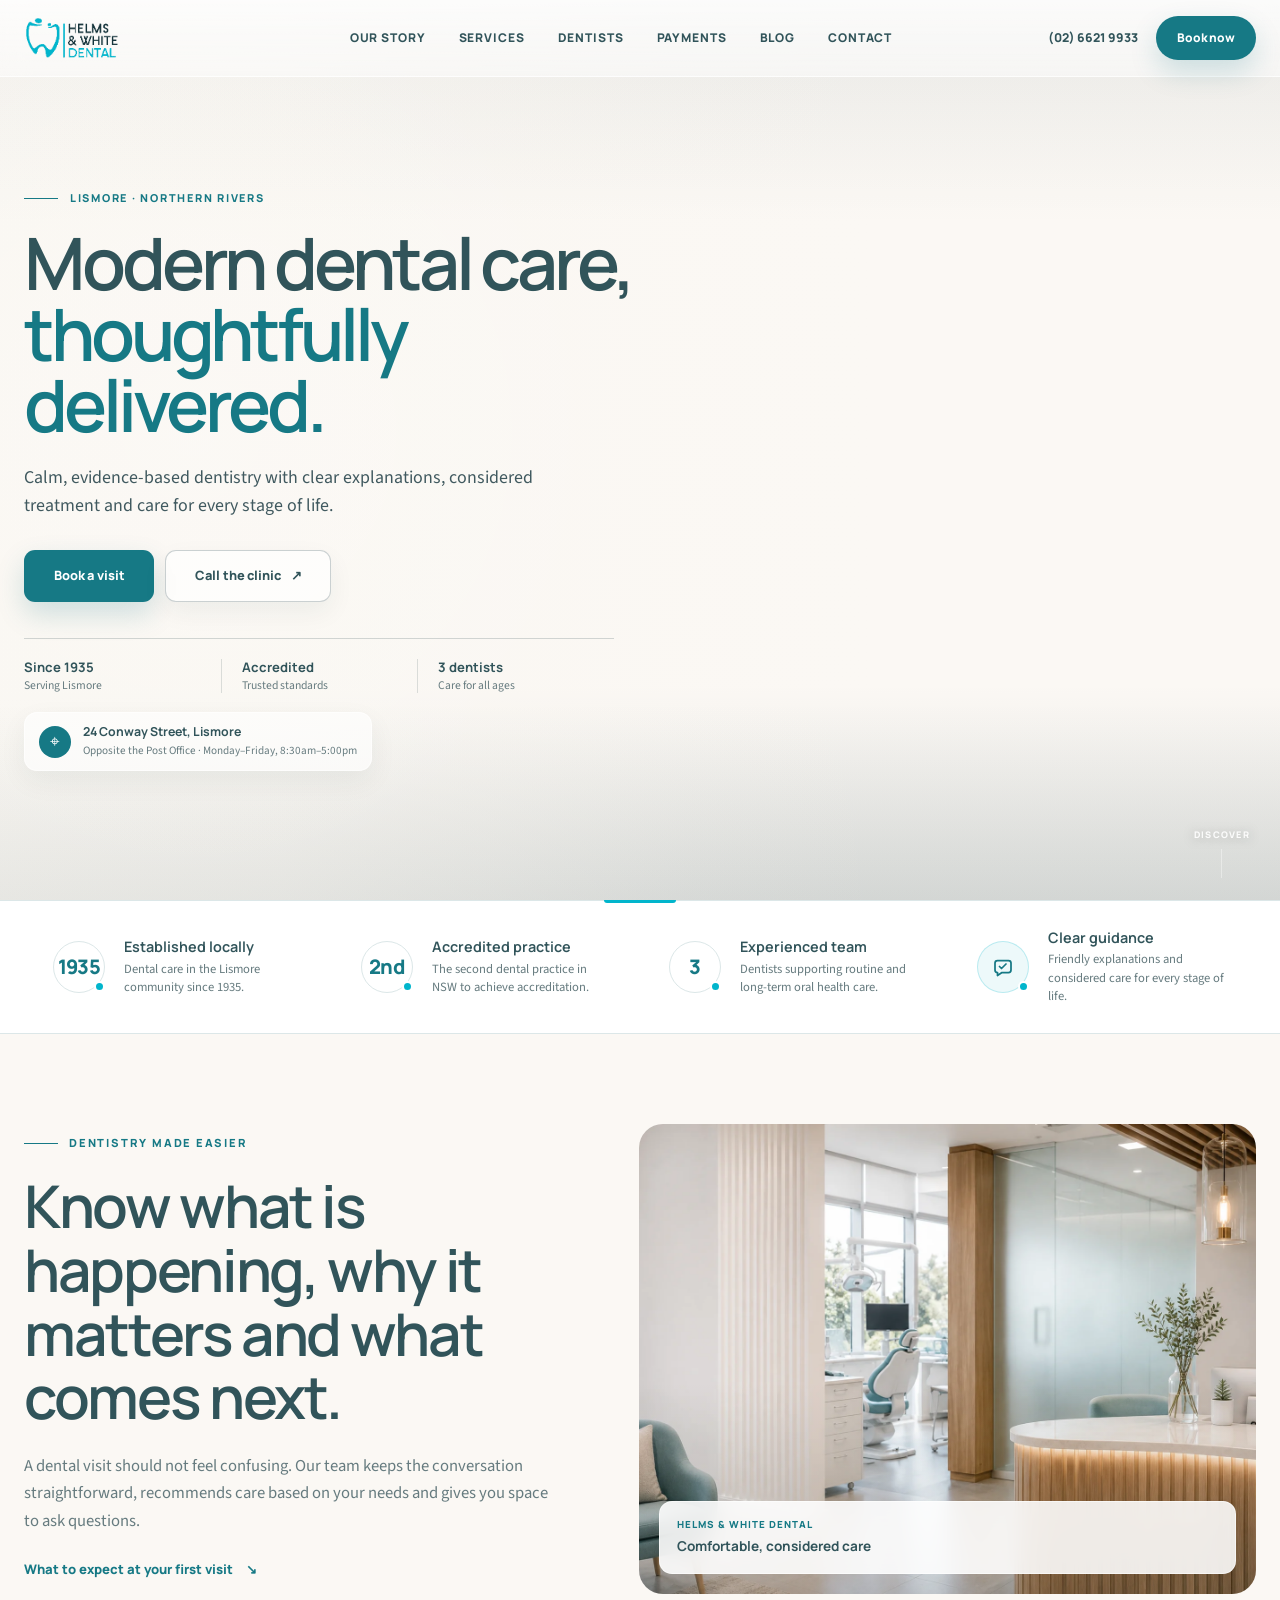
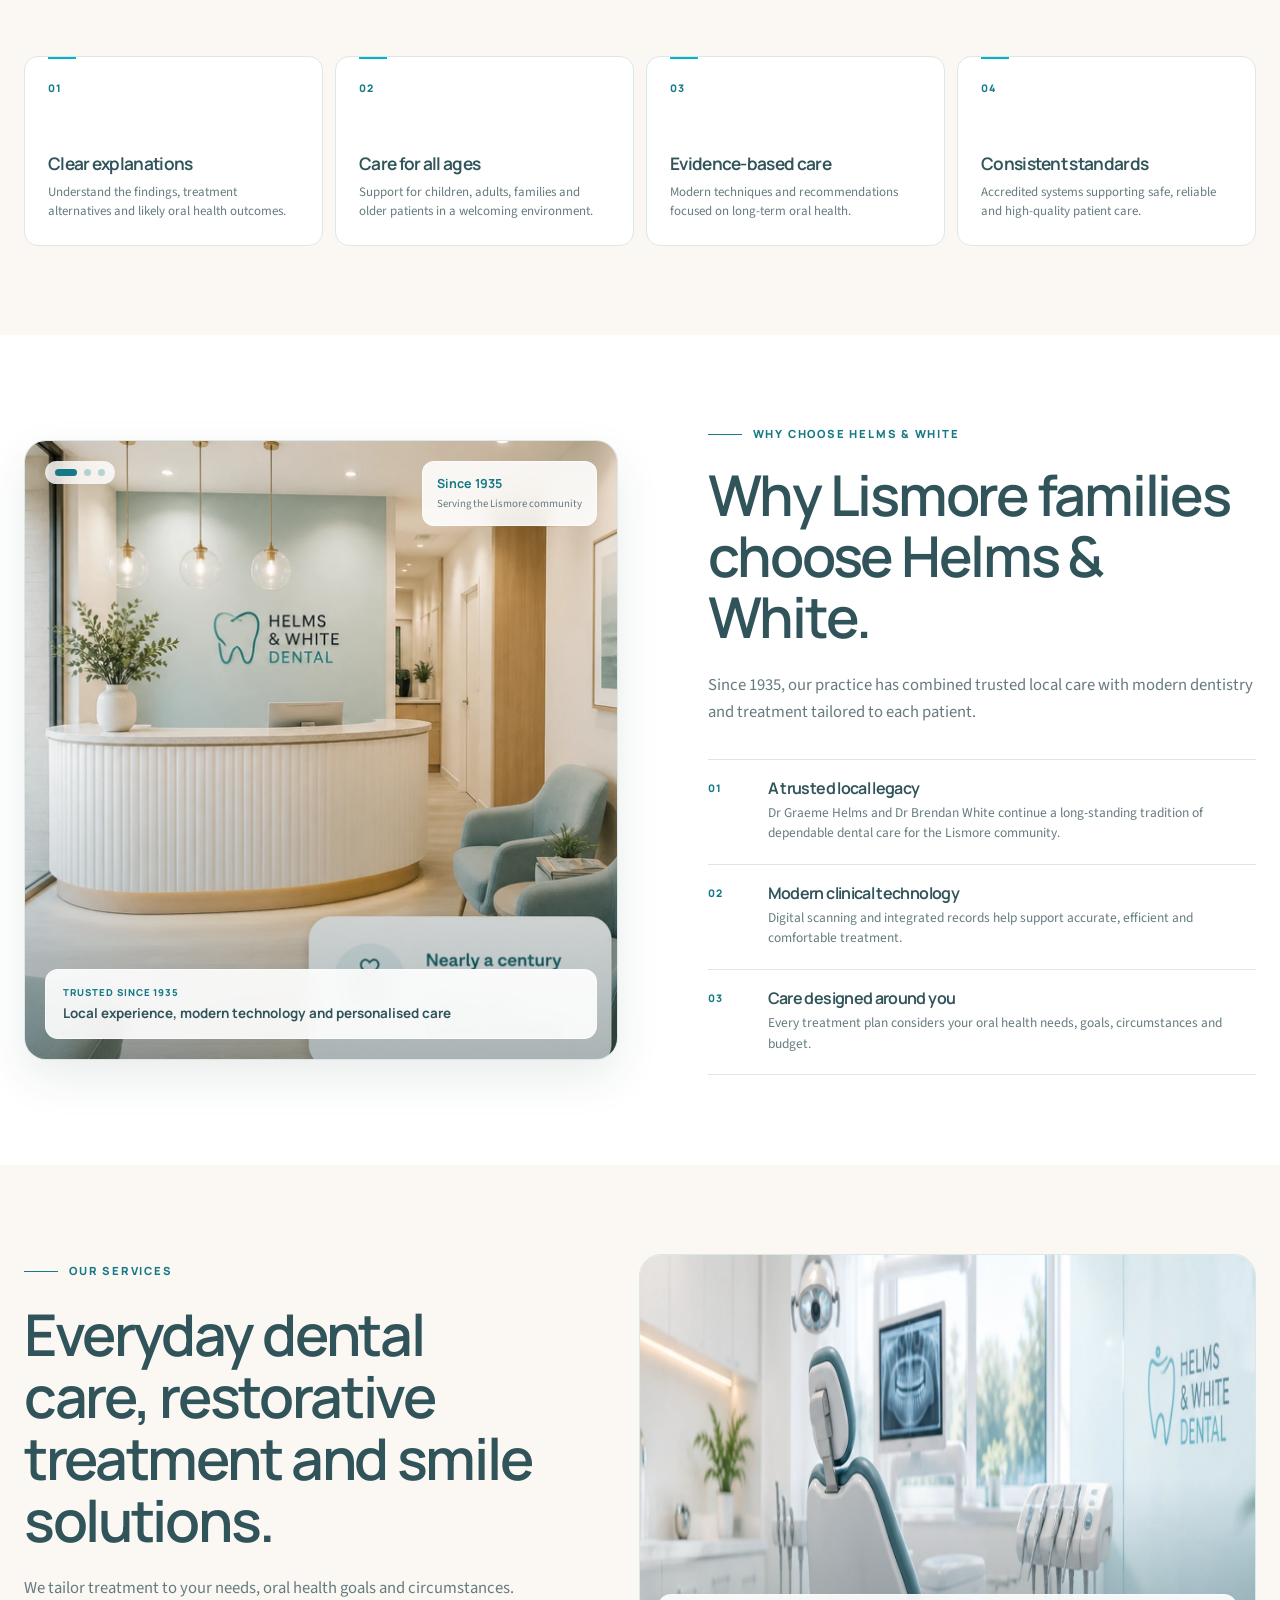
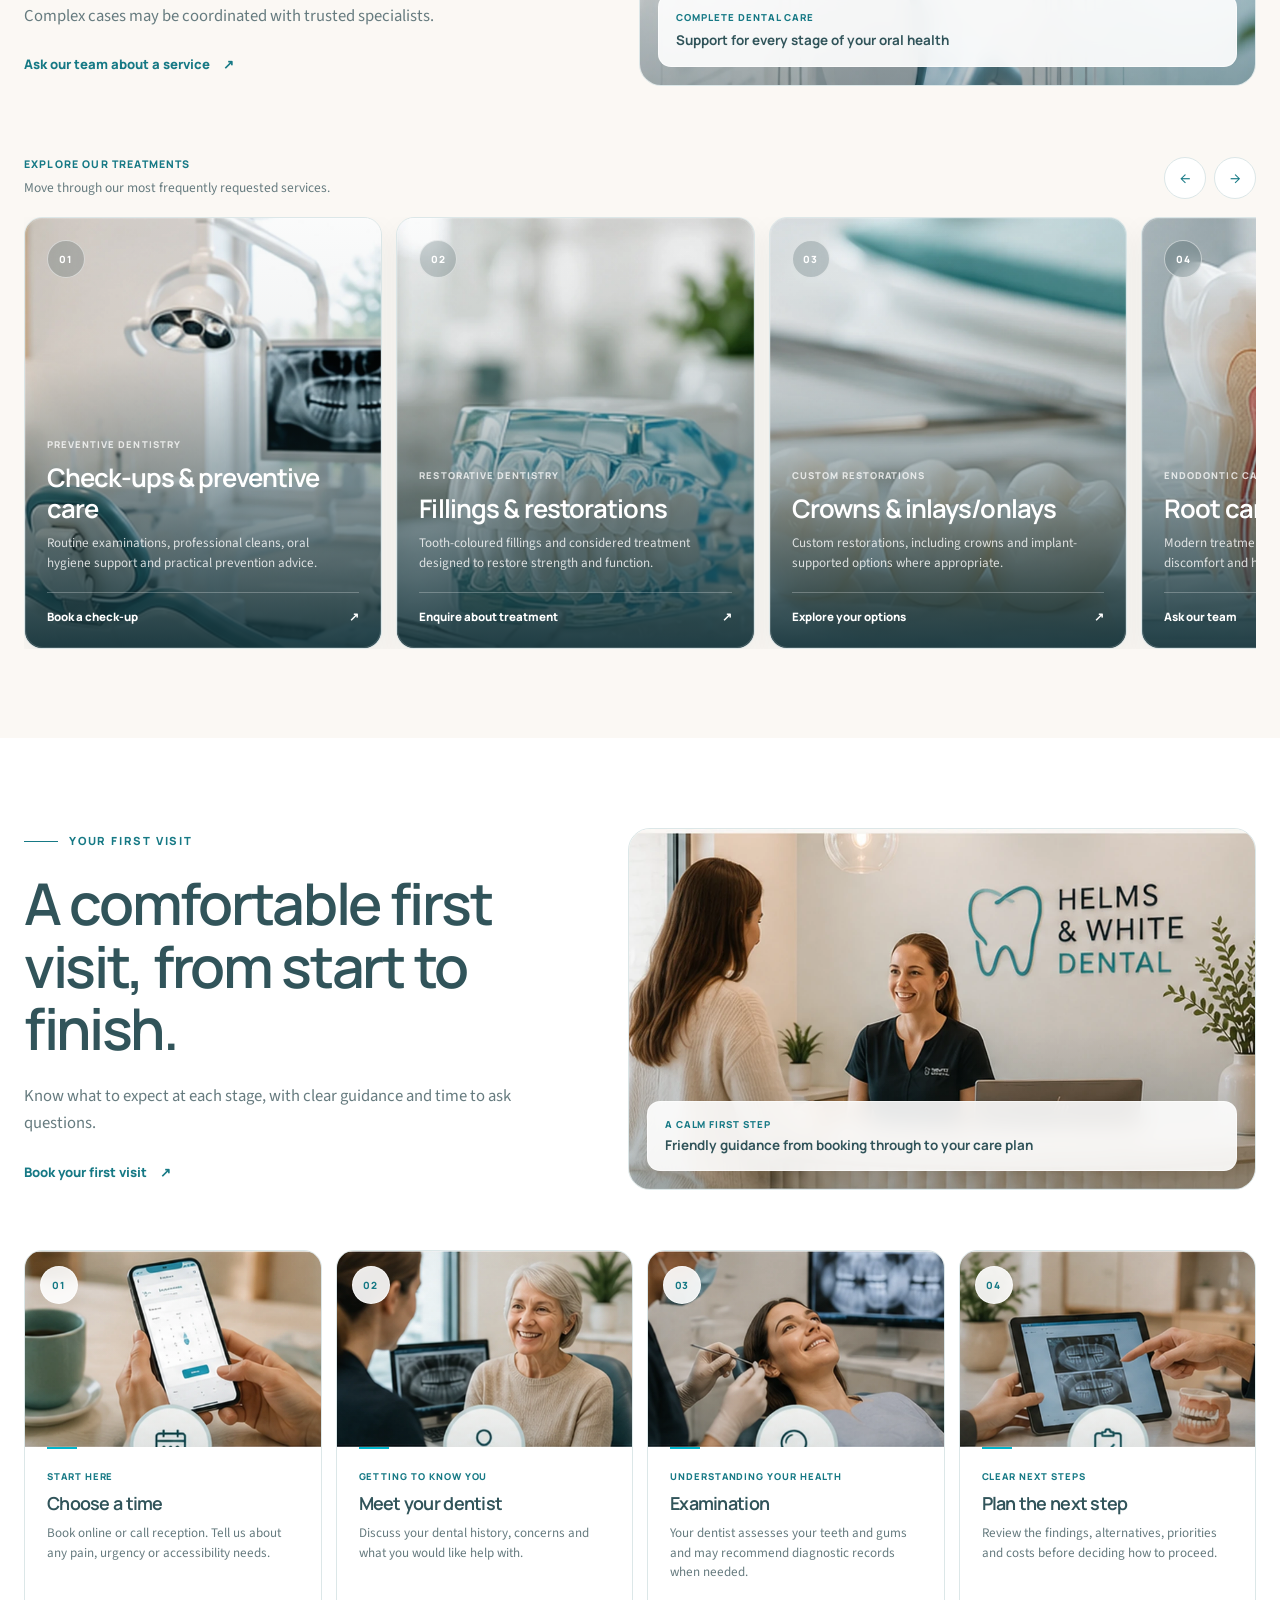
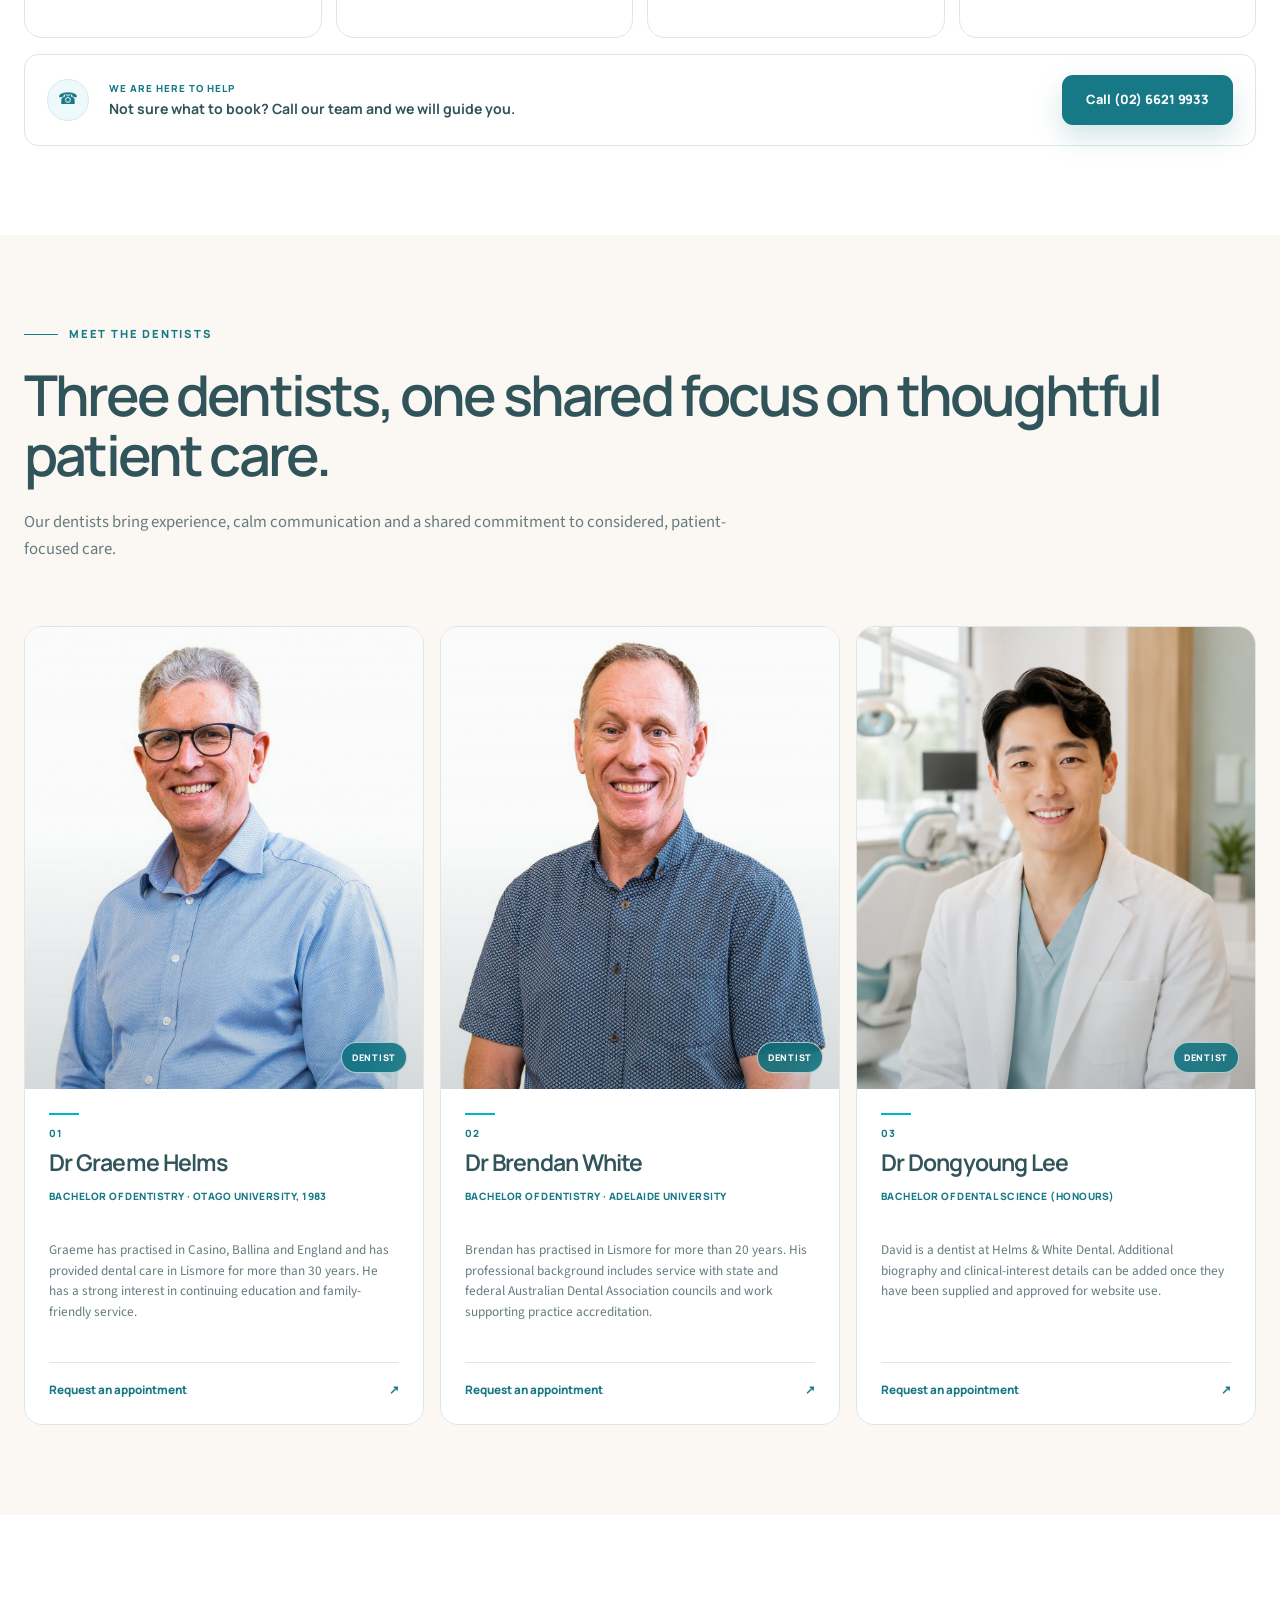
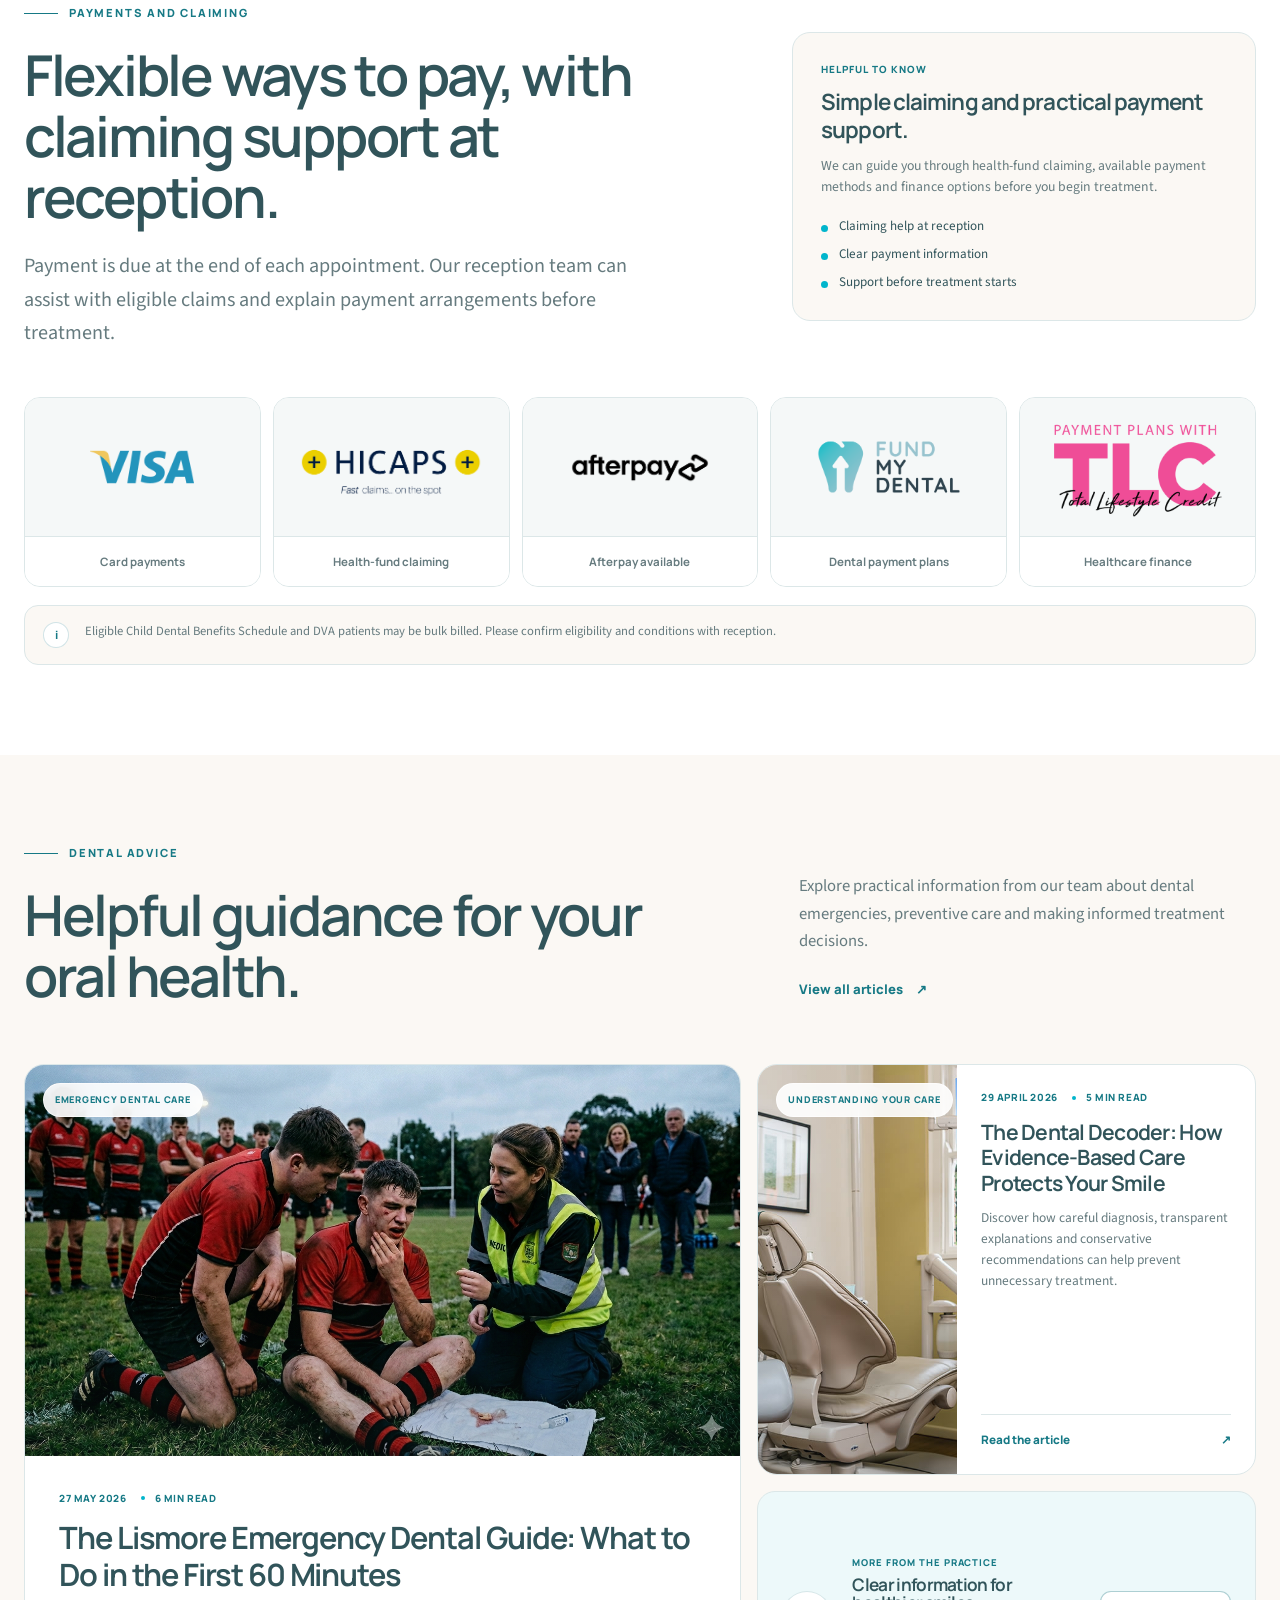
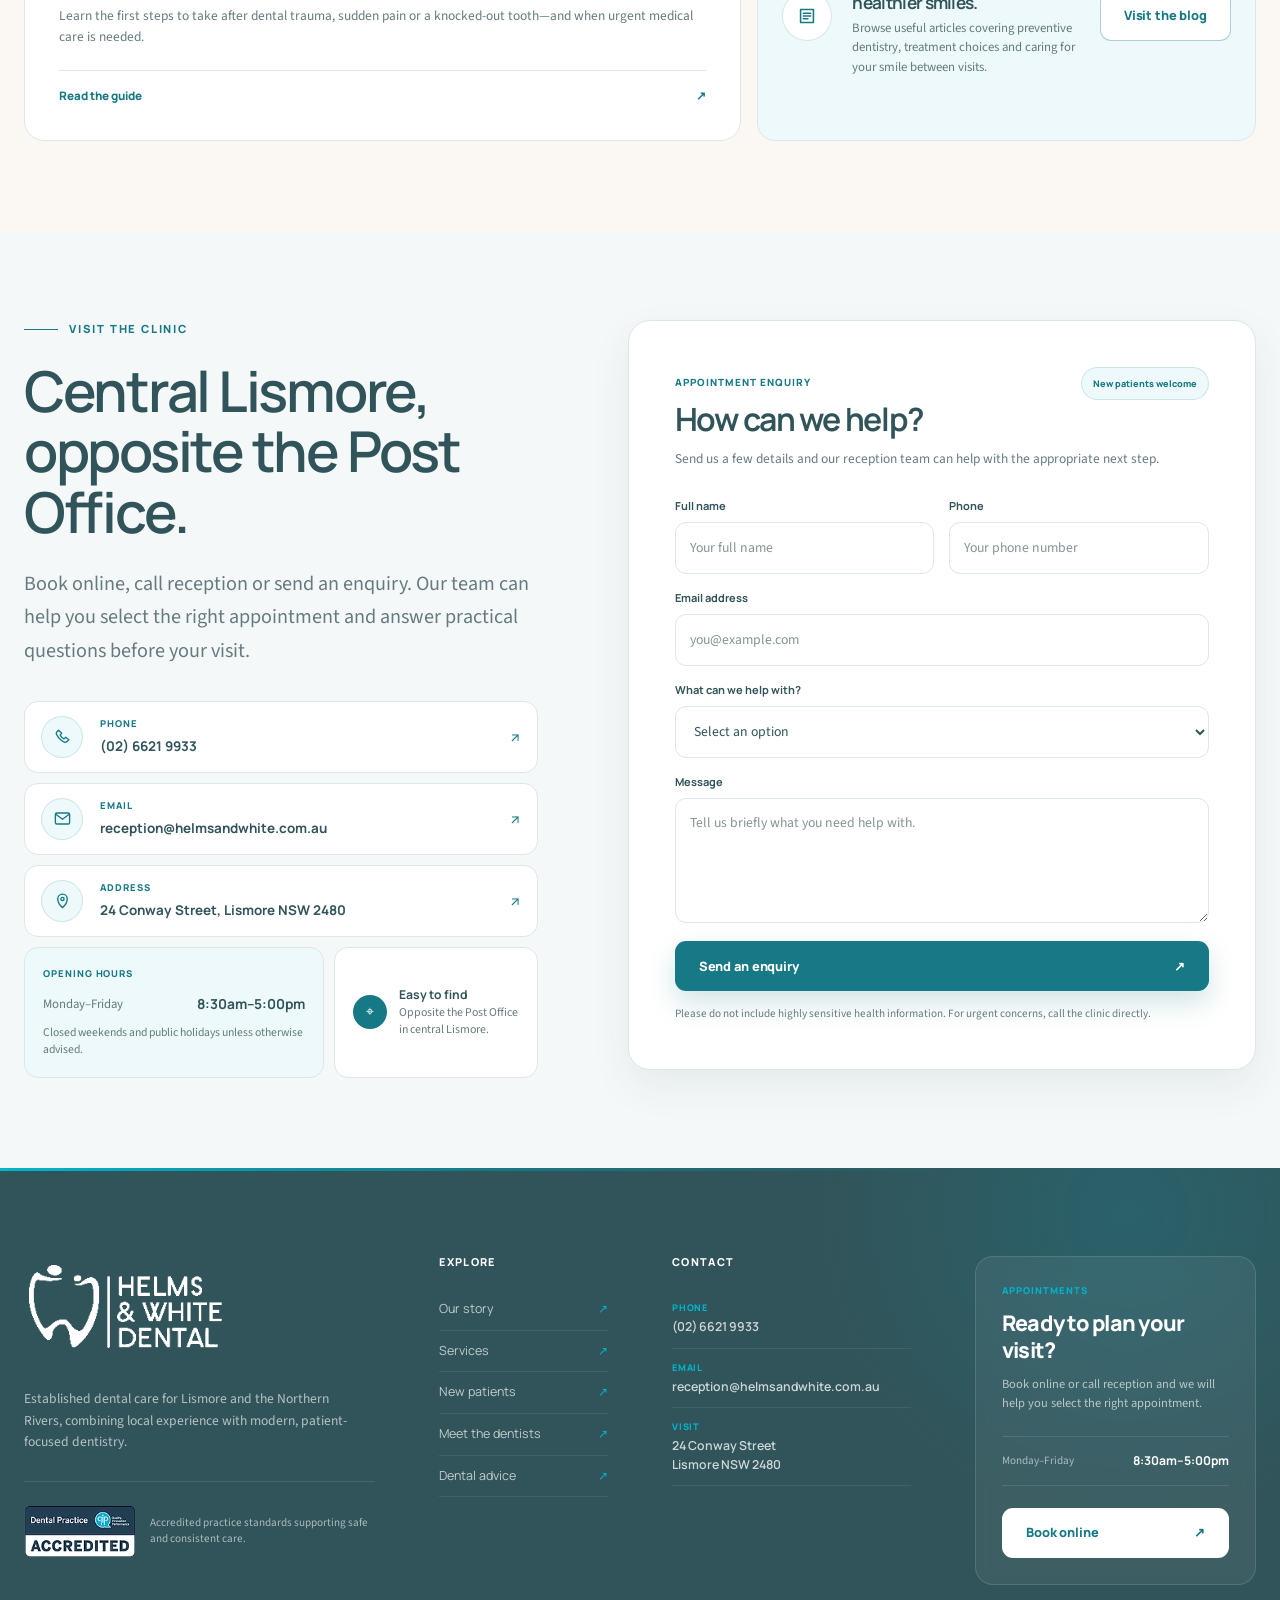
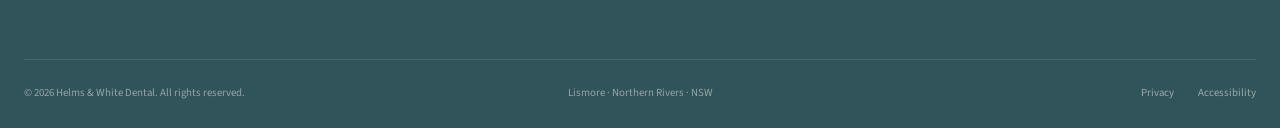
==== index.html @ 173937d2 "content: change the color of the text" ====
<!doctype html>
<html lang="en-AU">
<head>
  <meta charset="utf-8" />
  <meta name="viewport" content="width=device-width, initial-scale=1" />
  <meta name="description" content="Gentle, evidence-based family dentistry in Lismore. New patients are welcome at Helms & White Dental." />
  <meta name="theme-color" content="#ffffff" />
  <title>Helms & White Dental | Family Dentist in Lismore</title>

  <link rel="preconnect" href="https://fonts.googleapis.com" />
  <link rel="preconnect" href="https://fonts.gstatic.com" crossorigin />
  <link href="https://fonts.googleapis.com/css2?family=Manrope:wght@500;600;700;800&family=Source+Sans+3:wght@400;500;600;700&display=swap" rel="stylesheet" />
  <link rel="stylesheet" href="styles.css" />

  <script type="application/ld+json">
  {
    "@context": "https://schema.org",
    "@type": "Dentist",
    "name": "Helms & White Dental",
    "url": "https://helmsandwhite.com.au/",
    "telephone": "+61 2 6621 9933",
    "email": "reception@helmsandwhite.com.au",
    "address": {
      "@type": "PostalAddress",
      "streetAddress": "24 Conway Street",
      "addressLocality": "Lismore",
      "addressRegion": "NSW",
      "postalCode": "2480",
      "addressCountry": "AU"
    },
    "openingHours": "Mo-Fr 08:30-17:00"
  }
  </script>
</head>
<body>
  <a class="skip-link" href="#main-content">Skip to main content</a>
  </div>

  <header class="site-header">
    <div class="container header__inner">
      <a class="brand" href="#top" aria-label="Helms & White Dental home">
        <img src="assets/helms-white-logo-primary.png" alt="Helms & White Dental" width="251" height="124" />
      </a>

      <button class="menu-button" type="button" aria-expanded="false" aria-controls="site-navigation">
        <span class="sr-only">Open navigation</span>
        <span></span><span></span><span></span>
      </button>

      <nav class="main-nav" id="site-navigation" aria-label="Primary navigation">
        <a href="#why-us">Our story</a>
        <a href="#services">Services</a>
        <a href="#dentists">Dentists</a>
        <a href="#payments">Payments</a>
        <a href="#blog">Blog</a>
        <a href="#visit">Contact</a>
      </nav>

      <div class="header__actions">
        <a class="header__phone" href="tel:+61266219933" aria-label="Call Helms and White Dental">(02) 6621 9933</a>
        <a class="button button--primary header__cta" href="https://booking.au.hsone.app/soe/new?pid=AULHL01">Book now</a>
      </div>
    </div>
  </header>

  <main id="main-content">
    <section class="hero" id="top" aria-labelledby="hero-title">
      <div class="hero__media" aria-hidden="true">
        <video id="hero-video" autoplay muted loop playsinline preload="auto" poster="assets/hero-poster.webp">
          <source src="assets/hero-intro.mp4" type="video/mp4" />
        </video>
        <div class="hero__overlay"></div>
        <div class="hero__vignette"></div>
      </div>

      <div class="container hero__inner">
        <div class="hero__content">
          <div class="hero__kicker-row">
            <p class="hero__kicker"><span></span>Lismore · Northern Rivers</p>
          </div>

          <h1 id="hero-title">Modern dental care, <span>thoughtfully delivered.</span></h1>
          <p class="hero__lead">
            Calm, evidence-based dentistry with clear explanations, considered treatment and care for every stage of life.
          </p>

          <div class="hero__actions">
            <a class="button button--primary button--large" href="https://booking.au.hsone.app/soe/new?pid=AULHL01">Book a visit</a>
            <a class="button button--hero-secondary button--large" href="tel:+61266219933">Call the clinic <span aria-hidden="true">↗</span></a>
          </div>

          <div class="hero__proof" aria-label="Practice highlights">
            <div><strong>Since 1935</strong><span>Serving Lismore</span></div>
            <div><strong>Accredited</strong><span>Trusted standards</span></div>
            <div><strong>3 dentists</strong><span>Care for all ages</span></div>
          </div>

          <div class="hero__location">
            <span aria-hidden="true">⌖</span>
            <p><strong>24 Conway Street, Lismore</strong><small>Opposite the Post Office · Monday–Friday, 8:30am–5:00pm</small></p>
          </div>
        </div>
      </div>

      <a class="hero__scroll" href="#about" aria-label="Scroll to learn more">
        <span>Discover</span>
        <i aria-hidden="true"></i>
      </a>
    </section>

    <section class="trust-strip" aria-label="Practice highlights">
    <div class="container trust-strip__grid">
      <article>
        <span class="trust-strip__visual">
          <strong class="trust-strip__number">1935</strong>
        </span>

        <div class="trust-strip__content">
          <span class="trust-strip__label">Established locally</span>
          <p>Dental care in the Lismore community since 1935.</p>
        </div>
      </article>

      <article>
        <span class="trust-strip__visual">
          <strong class="trust-strip__number">2nd</strong>
        </span>

        <div class="trust-strip__content">
          <span class="trust-strip__label">Accredited practice</span>
          <p>The second dental practice in NSW to achieve accreditation.</p>
        </div>
      </article>

      <article>
        <span class="trust-strip__visual">
          <strong class="trust-strip__number">3</strong>
        </span>

        <div class="trust-strip__content">
          <span class="trust-strip__label">Experienced team</span>
          <p>Dentists supporting routine and long-term oral health care.</p>
        </div>
      </article>

      <article>
        <span class="trust-strip__visual trust-strip__visual--guidance">
          <svg
            class="trust-strip__icon"
            viewBox="0 0 24 24"
            aria-hidden="true"
          >
            <path
              d="M6.5 5.5h11A2.5 2.5 0 0 1 20 8v7a2.5 2.5 0 0 1-2.5 2.5H11l-4.5 3v-3A2.5 2.5 0 0 1 4 15V8a2.5 2.5 0 0 1 2.5-2.5Z"
            ></path>

            <path d="m8.5 11.5 2 2 4.5-4.5"></path>
          </svg>
        </span>

        <div class="trust-strip__content">
          <span class="trust-strip__label">Clear guidance</span>
          <p>
            Friendly explanations and considered care for every stage of life.
          </p>
        </div>
      </article>
    </div>
    </section>

    <section class="section intro" id="about">
  <div class="container intro__top">
    <div class="intro__content">
      <p class="eyebrow">
        <span></span>
        Dentistry made easier
      </p>

      <h2>
        Know what is happening, why it matters and what comes next.
      </h2>

      <p class="intro__description">
        A dental visit should not feel confusing. Our team keeps the
        conversation straightforward, recommends care based on your needs
        and gives you space to ask questions.
      </p>

      <a class="text-link" href="#new-patients">
        What to expect at your first visit
        <span aria-hidden="true">↘</span>
      </a>
    </div>

    <figure class="intro__media">
      <img
        src="assets/clinic-interior-placeholder.webp"
        alt="Bright and welcoming treatment space at Helms and White Dental"
      />

      <figcaption class="intro__media-label">
        <span>Helms &amp; White Dental</span>
        <strong>Comfortable, considered care</strong>
      </figcaption>
    </figure>
  </div>

  <div class="container value-cards">
    <article class="value-card">
      <span class="value-card__number">01</span>

      <div>
        <h3>Clear explanations</h3>
        <p>
          Understand the findings, treatment alternatives and likely oral
          health outcomes.
        </p>
      </div>
    </article>

    <article class="value-card">
      <span class="value-card__number">02</span>

      <div>
        <h3>Care for all ages</h3>
        <p>
          Support for children, adults, families and older patients in a
          welcoming environment.
        </p>
      </div>
    </article>

    <article class="value-card">
      <span class="value-card__number">03</span>

      <div>
        <h3>Evidence-based care</h3>
        <p>
          Modern techniques and recommendations focused on
          long-term oral health.
        </p>
      </div>
    </article>

    <article class="value-card">
      <span class="value-card__number">04</span>

      <div>
        <h3>Consistent standards</h3>
        <p>
          Accredited systems supporting safe, reliable and high-quality
          patient care.
        </p>
      </div>
    </article>
  </div>
    </section>

    <section class="section why-us" id="why-us">
    <div class="container why-us__grid">
      <figure class="why-us__media" data-story-slider>
        <div class="why-us__slides">
          <img
            class="why-us__slide is-active"
            src="./assets/why-us-reception.webp"
            alt="Bright and welcoming dental reception area"
            data-story-slide
            aria-hidden="false"
          />

          <img
            class="why-us__slide"
            src="./assets/why-us-consultation.webp"
            alt="Patient receiving calm and considered dental care"
            loading="lazy"
            data-story-slide
            aria-hidden="true"
          />

          <img
            class="why-us__slide"
            src="./assets/why-us-treatment.webp"
            alt="Modern dental treatment room with contemporary equipment"
            loading="lazy"
            data-story-slide
            aria-hidden="true"
          />
        </div>

        <div class="why-us__media-shade" aria-hidden="true"></div>

        <figcaption class="why-us__media-caption">
        <span>Trusted since 1935</span>
        <strong>Local experience, modern technology and personalised care</strong>
      </figcaption>

        <div class="why-us__dots" aria-label="Clinic story images">
          <button
            class="why-us__dot is-active"
            type="button"
            data-story-dot
            aria-label="Show reception image"
            aria-current="true"
          ></button>

          <button
            class="why-us__dot"
            type="button"
            data-story-dot
            aria-label="Show patient care image"
            aria-current="false"
          ></button>

          <button
            class="why-us__dot"
            type="button"
            data-story-dot
            aria-label="Show treatment room image"
            aria-current="false"
          ></button>
        </div>

        <div class="why-us__badge">
          <strong>Since 1935</strong>
          <span>Serving the Lismore community</span>
        </div>
      </figure>

     <div class="why-us__content">
  <p class="eyebrow">
    <span></span>
    Why choose Helms &amp; White
  </p>

  <h2>
    Why Lismore families choose Helms &amp; White.
  </h2>

  <p class="lead-copy">
    Since 1935, our practice has combined trusted local care with modern
    dentistry and treatment tailored to each patient.
  </p>

  <div class="feature-list">
    <article>
      <span class="feature-list__number">01</span>

      <div>
        <h3>A trusted local legacy</h3>
        <p>
          Dr Graeme Helms and Dr Brendan White continue a long-standing
          tradition of dependable dental care for the Lismore community.
        </p>
      </div>
    </article>

    <article>
      <span class="feature-list__number">02</span>

      <div>
        <h3>Modern clinical technology</h3>
        <p>
          Digital scanning and integrated records help support accurate,
          efficient and comfortable treatment.
        </p>
      </div>
    </article>

    <article>
      <span class="feature-list__number">03</span>

      <div>
        <h3>Care designed around you</h3>
        <p>
          Every treatment plan considers your oral health needs, goals,
          circumstances and budget.
        </p>
      </div>
    </article>
  </div>
</div>
    </div>
    </section>

    <section class="section services" id="services">
    <div class="container">
      <div class="services__top">
        <div class="services__content">
          <p class="eyebrow">
            <span></span>
            Our services
          </p>

          <h2>
            Everyday dental care, restorative treatment and smile solutions.
          </h2>

          <p class="services__description">
            We tailor treatment to your needs, oral health goals and
            circumstances. Complex cases may be coordinated with trusted
            specialists.
          </p>

          <a class="text-link" href="#visit">
            Ask our team about a service
            <span aria-hidden="true">↗</span>
          </a>
        </div>

        <figure class="services__media">
          <img
            src="./assets/services-overview.webp"
            alt="Modern treatment room at Helms and White Dental"
            decoding="async"
          />

          <figcaption>
            <span>Complete dental care</span>
            <strong>Support for every stage of your oral health</strong>
          </figcaption>
        </figure>
      </div>

      <div class="services-carousel">
        <div class="services-carousel__header">
          <div>
            <span>Explore our treatments</span>
            <p>Move through our most frequently requested services.</p>
          </div>

          <div class="services-carousel__controls">
            <button
              class="services-carousel__button"
              type="button"
              data-services-prev
              aria-label="View previous service"
            >
              ←
            </button>

            <button
              class="services-carousel__button"
              type="button"
              data-services-next
              aria-label="View next service"
            >
              →
            </button>
          </div>
        </div>

        <div
          class="services-carousel__viewport"
          data-services-carousel
          tabindex="0"
          aria-label="Dental services"
        >
          <div class="services-carousel__track" data-services-track>
            <!-- Service 01 -->
            <article class="service-slide">
              <img
                class="service-slide__image"
                src="./assets/service-preventive.webp"
                alt=""
                loading="lazy"
                decoding="async"
              />

              <a
                class="service-slide__link"
                href="https://booking.au.hsone.app/soe/new?pid=AULHL01"
              >
                <span class="service-slide__index">01</span>

                <div class="service-slide__content">
                  <span class="service-slide__category">
                    Preventive dentistry
                  </span>

                  <h3>Check-ups &amp; preventive care</h3>

                  <p>
                    Routine examinations, professional cleans, oral hygiene
                    support and practical prevention advice.
                  </p>

                  <span class="service-slide__action">
                    Book a check-up
                    <i aria-hidden="true">↗</i>
                  </span>
                </div>
              </a>
            </article>

            <!-- Service 02 -->
            <article class="service-slide">
              <img
                class="service-slide__image"
                src="./assets/service-restorations.webp"
                alt=""
                loading="lazy"
                decoding="async"
              />

              <a class="service-slide__link" href="#visit">
                <span class="service-slide__index">02</span>

                <div class="service-slide__content">
                  <span class="service-slide__category">
                    Restorative dentistry
                  </span>

                  <h3>Fillings &amp; restorations</h3>

                  <p>
                    Tooth-coloured fillings and considered treatment designed
                    to restore strength and function.
                  </p>

                  <span class="service-slide__action">
                    Enquire about treatment
                    <i aria-hidden="true">↗</i>
                  </span>
                </div>
              </a>
            </article>

            <!-- Service 03 -->
            <article class="service-slide">
              <img
                class="service-slide__image"
                src="./assets/service-crowns.webp"
                alt=""
                loading="lazy"
                decoding="async"
              />

              <a class="service-slide__link" href="#visit">
                <span class="service-slide__index">03</span>

                <div class="service-slide__content">
                  <span class="service-slide__category">
                    Custom restorations
                  </span>

                  <h3>Crowns &amp; inlays/onlays</h3>

                  <p>
                    Custom restorations, including crowns and implant-supported
                    options where appropriate.
                  </p>

                  <span class="service-slide__action">
                    Explore your options
                    <i aria-hidden="true">↗</i>
                  </span>
                </div>
              </a>
            </article>

            <!-- Service 04 -->
            <article class="service-slide">
              <img
                class="service-slide__image"
                src="./assets/service-root-canal.webp"
                alt=""
                loading="lazy"
                decoding="async"
              />

              <a class="service-slide__link" href="#visit">
                <span class="service-slide__index">04</span>

                <div class="service-slide__content">
                  <span class="service-slide__category">
                    Endodontic care
                  </span>

                  <h3>Root canal treatment</h3>

                  <p>
                    Modern treatment to address infection, relieve discomfort
                    and help preserve natural teeth.
                  </p>

                  <span class="service-slide__action">
                    Ask our team
                    <i aria-hidden="true">↗</i>
                  </span>
                </div>
              </a>
            </article>

            <!-- Service 05 -->
            <article class="service-slide">
              <img
                class="service-slide__image"
                src="./assets/service-cosmetic.webp"
                alt=""
                loading="lazy"
                decoding="async"
              />

              <a class="service-slide__link" href="#visit">
                <span class="service-slide__index">05</span>

                <div class="service-slide__content">
                  <span class="service-slide__category">
                    Smile solutions
                  </span>

                  <h3>Cosmetic dentistry</h3>

                  <p>
                    Teeth whitening and cosmetic restorative options designed
                    around a natural-looking result.
                  </p>

                  <span class="service-slide__action">
                    Discuss your smile
                    <i aria-hidden="true">↗</i>
                  </span>
                </div>
              </a>
            </article>

            <!-- Service 06 -->
            <article class="service-slide">
              <img
                class="service-slide__image"
                src="./assets/service-extractions.webp"
                alt=""
                loading="lazy"
                decoding="async"
              />

              <a class="service-slide__link" href="#visit">
                <span class="service-slide__index">06</span>

                <div class="service-slide__content">
                  <span class="service-slide__category">
                    Coordinated care
                  </span>

                  <h3>Extractions &amp; referrals</h3>

                  <p>
                    Assessment, appropriate extractions and referrals for
                    complex surgical, gum or orthodontic care.
                  </p>

                  <span class="service-slide__action">
                    Contact reception
                    <i aria-hidden="true">↗</i>
                  </span>
                </div>
              </a>
            </article>
          </div>
        </div>
      </div>
    </div>
    </section>

    <section class="section visit-journey" id="new-patients">
  <div class="container">
    <div class="visit-journey__top">
      <div class="visit-journey__content">
        <p class="eyebrow">
          <span></span>
          Your first visit
        </p>

        <h2>
          A comfortable first visit, from start to finish.
        </h2>

        <p class="visit-journey__description">
          Know what to expect at each stage, with clear guidance and time to ask
          questions.
        </p>

        <a
          class="text-link"
          href="https://booking.au.hsone.app/soe/new?pid=AULHL01"
        >
          Book your first visit
          <span aria-hidden="true">↗</span>
        </a>
      </div>

      <figure class="visit-journey__media">
        <img
          src="./assets/first-visit-hero.webp"
          alt="Reception team welcoming a patient to Helms and White Dental"
          loading="lazy"
        />

        <figcaption>
          <span>A calm first step</span>
          <strong>Friendly guidance from booking through to your care plan</strong>
        </figcaption>
      </figure>
    </div>

    <div class="journey-grid">
      <article class="journey-card">
        <div class="journey-card__media">
          <img
            src="./assets/first-visit-booking.webp"
            alt="Booking a dental appointment online"
            loading="lazy"
          />
          <span class="journey-card__number">01</span>
        </div>

        <div class="journey-card__body">
          <span class="journey-card__label">Start here</span>
          <h3>Choose a time</h3>
          <p>
            Book online or call reception. Tell us about any pain, urgency or
            accessibility needs.
          </p>
        </div>
      </article>

      <article class="journey-card">
        <div class="journey-card__media">
          <img
            src="./assets/first-visit-welcome.webp"
            alt="Patient speaking with a dentist"
            loading="lazy"
          />
          <span class="journey-card__number">02</span>
        </div>

        <div class="journey-card__body">
          <span class="journey-card__label">Getting to know you</span>
          <h3>Meet your dentist</h3>
          <p>
            Discuss your dental history, concerns and what you would like help
            with.
          </p>
        </div>
      </article>

      <article class="journey-card">
        <div class="journey-card__media">
          <img
            src="./assets/first-visit-examination.webp"
            alt="Dentist completing a routine dental examination"
            loading="lazy"
          />
          <span class="journey-card__number">03</span>
        </div>

        <div class="journey-card__body">
          <span class="journey-card__label">Understanding your health</span>
          <h3>Examination</h3>
          <p>
            Your dentist assesses your teeth and gums and may recommend
            diagnostic records when needed.
          </p>
        </div>
      </article>

      <article class="journey-card">
        <div class="journey-card__media">
          <img
            src="./assets/first-visit-plan.webp"
            alt="Dentist explaining examination findings and next steps"
            loading="lazy"
          />
          <span class="journey-card__number">04</span>
        </div>

        <div class="journey-card__body">
          <span class="journey-card__label">Clear next steps</span>
          <h3>Plan the next step</h3>
          <p>
            Review the findings, alternatives, priorities and costs before
            deciding how to proceed.
          </p>
        </div>
      </article>
    </div>

    <div class="journey-support">
      <span class="journey-support__icon" aria-hidden="true">☎</span>

      <div>
        <span>We are here to help</span>
        <strong>
          Not sure what to book? Call our team and we will guide you.
        </strong>
      </div>

      <a class="button button--primary" href="tel:+61266219933">
        Call (02) 6621 9933
      </a>
    </div>
  </div>
    </section>

    <section class="section dentists" id="dentists">
  <div class="container">
    <div class="dentists__heading">
      <div>
        <p class="eyebrow">
          <span></span>
          Meet the dentists
        </p>

        <h2>
          Three dentists, one shared focus on thoughtful patient care.
        </h2>
      </div>

      <div class="dentists__intro">
        <p>
          Our dentists bring experience, calm communication and a shared
          commitment to considered, patient-focused care.
        </p>
      </div>
    </div>

    <div class="dentist-grid">
      <article class="dentist-card">
        <div class="dentist-card__image">
          <img
            src="./assets/Dr.Graeme-Helms.jpg"
            alt="Portrait of Dr Graeme Helms"
            loading="lazy"
          />

          <div class="dentist-card__image-overlay" aria-hidden="true"></div>



          <span class="dentist-card__role">
            Dentist
          </span>
        </div>

        <div class="dentist-card__body">
          <div class="dentist-card__heading">
            <div>
              <span class="dentist-card__number">01</span>
              <h3>Dr Graeme Helms</h3>
            </div>
          </div>

          <p class="dentist-card__qualification">
            Bachelor of Dentistry · Otago University, 1983
          </p>

          <p class="dentist-card__description">
            Graeme has practised in Casino, Ballina and England and has
            provided dental care in Lismore for more than 30 years. He has a
            strong interest in continuing education and family-friendly
            service.
          </p>

          <a class="dentist-card__link" href="#visit">
            Request an appointment
            <span aria-hidden="true">↗</span>
          </a>
        </div>
      </article>

      <article class="dentist-card">
        <div class="dentist-card__image">
          <img
            src="./assets/Dr.Brendann-White.jpg"
            alt="Portrait of Dr Brendan White"
            loading="lazy"
          />

          <div class="dentist-card__image-overlay" aria-hidden="true"></div>

          <span class="dentist-card__role">
            Dentist
          </span>
        </div>

        <div class="dentist-card__body">
          <div class="dentist-card__heading">
            <div>
              <span class="dentist-card__number">02</span>
              <h3>Dr Brendan White</h3>
            </div>
          </div>

          <p class="dentist-card__qualification">
            Bachelor of Dentistry · Adelaide University
          </p>

          <p class="dentist-card__description">
            Brendan has practised in Lismore for more than 20 years. His
            professional background includes service with state and federal
            Australian Dental Association councils and work supporting
            practice accreditation.
          </p>

          <a class="dentist-card__link" href="#visit">
            Request an appointment
            <span aria-hidden="true">↗</span>
          </a>
        </div>
      </article>

      <article class="dentist-card">
        <div class="dentist-card__image">
          <img
            src="./assets/dentist-david-placeholder.webp"
            alt="AI-generated placeholder portrait for Dr Dongyoung David Lee"
            loading="lazy"
          />

          <div class="dentist-card__image-overlay" aria-hidden="true"></div>

        

          <span class="dentist-card__role">
            Dentist
          </span>
        </div>

        <div class="dentist-card__body">
          <div class="dentist-card__heading">
            <div>
              <span class="dentist-card__number">03</span>
              <h3>Dr Dongyoung Lee</h3>
            </div>
          </div>

          <p class="dentist-card__qualification">
            Bachelor of Dental Science (Honours)
          </p>

          <p class="dentist-card__description">
            David is a dentist at Helms &amp; White Dental. Additional
            biography and clinical-interest details can be added once they
            have been supplied and approved for website use.
          </p>

          <a class="dentist-card__link" href="#visit">
            Request an appointment
            <span aria-hidden="true">↗</span>
          </a>
        </div>
      </article>
    </div>
  </div>
    </section>

    <section class="section payment-section" id="payments">
  <div class="container">
    <div class="payment-section__top">
      <div class="payment-section__content">
        <p class="eyebrow">
          <span></span>
          Payments and claiming
        </p>

        <h2>
          Flexible ways to pay, with claiming support at reception.
        </h2>

        <p class="lead-copy payment-section__description">
          Payment is due at the end of each appointment. Our reception team can
          assist with eligible claims and explain payment arrangements before
          treatment.
        </p>
      </div>

      <aside class="payment-help">
        <p class="payment-help__label">Helpful to know</p>
        <h3>Simple claiming and practical payment support.</h3>
        <p>
          We can guide you through health-fund claiming, available payment
          methods and finance options before you begin treatment.
        </p>

        <ul class="payment-help__list">
          <li>Claiming help at reception</li>
          <li>Clear payment information</li>
          <li>Support before treatment starts</li>
        </ul>
      </aside>
    </div>

    <div class="payment-logos" aria-label="Accepted payment and finance options">
      <article class="payment-logo-card">
        <div class="payment-logo-card__logo">
          <img src="./assets/visa.png" alt="Card payments" loading="lazy" />
        </div>
        <span>Card payments</span>
      </article>

      <article class="payment-logo-card">
        <div class="payment-logo-card__logo">
          <img src="./assets/hicaps.png" alt="HICAPS" loading="lazy" />
        </div>
        <span>Health-fund claiming</span>
      </article>

      <article class="payment-logo-card">
        <div class="payment-logo-card__logo">
          <img src="./assets/afterpay.png" alt="Afterpay" loading="lazy" />
        </div>
        <span>Afterpay available</span>
      </article>

      <article class="payment-logo-card">
        <div class="payment-logo-card__logo">
          <img src="./assets/fund-my-dental.png" alt="Fund My Dental" loading="lazy" />
        </div>
        <span>Dental payment plans</span>
      </article>

      <article class="payment-logo-card">
        <div class="payment-logo-card__logo">
          <img src="./assets/tlc.png" alt="TLC" loading="lazy" />
        </div>
        <span>Healthcare finance</span>
      </article>
    </div>

    <div class="payment-note">
      <span class="payment-note__icon" aria-hidden="true">i</span>
      <p>
        Eligible Child Dental Benefits Schedule and DVA patients may be bulk
        billed. Please confirm eligibility and conditions with reception.
      </p>
    </div>
  </div>
  </section>

  <section class="section blog-section" id="blog">
  <div class="container">
    <div class="blog-section__heading">
      <div>
        <p class="eyebrow">
          <span></span>
          Dental advice
        </p>

        <h2>
          Helpful guidance for your oral health.
        </h2>
      </div>

      <div class="blog-section__intro">
        <p>
          Explore practical information from our team about dental
          emergencies, preventive care and making informed treatment
          decisions.
        </p>

        <a
          class="text-link"
          href="https://helmsandwhite.com.au/blog/"
        >
          View all articles
          <span aria-hidden="true">↗</span>
        </a>
      </div>
    </div>

    <div class="blog-grid">
      <!-- Featured article -->
      <article class="blog-card blog-card--featured">
        <a
          class="blog-card__image"
          href="https://helmsandwhite.com.au/the-lismore-emergency-dental-guide-what-to-do-in-the-first-60-minutes-of-a-dental-crisis/"
          aria-label="Read the Lismore Emergency Dental Guide"
        >
          <img
            src="./assets/blog-picture-1.png"
            alt="Dental professional providing assistance after a sporting dental injury"
            loading="lazy"
          />

          <span class="blog-card__category">
            Emergency dental care
          </span>
        </a>

        <div class="blog-card__body">
          <div class="blog-card__meta">
            <time datetime="2026-05-27">27 May 2026</time>
            <span>6 min read</span>
          </div>

          <h3>
            <a href="https://helmsandwhite.com.au/the-lismore-emergency-dental-guide-what-to-do-in-the-first-60-minutes-of-a-dental-crisis/">
              The Lismore Emergency Dental Guide: What to Do in the First
              60 Minutes
            </a>
          </h3>

          <p>
            Learn the first steps to take after dental trauma, sudden pain
            or a knocked-out tooth—and when urgent medical care is needed.
          </p>

          <a
            class="blog-card__link"
            href="https://helmsandwhite.com.au/the-lismore-emergency-dental-guide-what-to-do-in-the-first-60-minutes-of-a-dental-crisis/"
          >
            Read the guide
            <span aria-hidden="true">↗</span>
          </a>
        </div>
      </article>

      <!-- Second article -->
      <article class="blog-card blog-card--standard">
        <a
          class="blog-card__image"
          href="https://helmsandwhite.com.au/the-dental-decoder-how-honest-evidence-based-care-protects-your-smile-and-your-wallet/"
          aria-label="Read the Dental Decoder article"
        >
          <img
            src="./assets/blog-picture-2.jpg"
            alt="Bright modern dental treatment room"
            loading="lazy"
          />

          <span class="blog-card__category">
            Understanding your care
          </span>
        </a>

        <div class="blog-card__body">
          <div class="blog-card__meta">
            <time datetime="2026-04-29">29 April 2026</time>
            <span>5 min read</span>
          </div>

          <h3>
            <a href="https://helmsandwhite.com.au/the-dental-decoder-how-honest-evidence-based-care-protects-your-smile-and-your-wallet/">
              The Dental Decoder: How Evidence-Based Care Protects Your
              Smile
            </a>
          </h3>

          <p>
            Discover how careful diagnosis, transparent explanations and
            conservative recommendations can help prevent unnecessary
            treatment.
          </p>

          <a
            class="blog-card__link"
            href="https://helmsandwhite.com.au/the-dental-decoder-how-honest-evidence-based-care-protects-your-smile-and-your-wallet/"
          >
            Read the article
            <span aria-hidden="true">↗</span>
          </a>
        </div>
      </article>

      <!-- Blog archive card -->
      <aside class="blog-archive">
        <div class="blog-archive__mark" aria-hidden="true">
          <svg viewBox="0 0 24 24">
            <path d="M5 5h14v14H5Z"></path>
            <path d="M8 9h8M8 12h8M8 15h5"></path>
          </svg>
        </div>

        <div>
          <span class="blog-archive__eyebrow">
            More from the practice
          </span>

          <h3>Clear information for healthier smiles.</h3>

          <p>
            Browse useful articles covering preventive dentistry, treatment
            choices and caring for your smile between visits.
          </p>
        </div>

        <a
          class="button button--secondary"
          href="https://helmsandwhite.com.au/blog/"
        >
          Visit the blog
        </a>
      </aside>
    </div>
  </div>
  </section>

    <!-- <section class="section faq-section" id="faq">
      <div class="container faq-section__grid">
        <div class="faq-section__intro">
          <p class="eyebrow"><span></span> Common questions</p>
          <h2>Helpful information before you visit.</h2>
          <p>For personal treatment advice, appointment availability or urgent concerns, contact the clinic directly.</p>
          <a class="button button--secondary" href="tel:+61266219933">Speak with reception</a>
        </div>

        <div class="faq-list">
          <details open>
            <summary>Are new patients welcome?<span aria-hidden="true">+</span></summary>
            <p>Yes. New patients are welcome. You can book online or call the clinic so reception can help you select the appropriate appointment.</p>
          </details>
          <details>
            <summary>What services do you provide?<span aria-hidden="true">+</span></summary>
            <p>The practice provides examinations, cleans, fillings, root canal treatment, crowns, inlays/onlays, implant-retained crowns, extractions, teeth whitening and other general dental care. Specialist referrals are arranged for suitable complex cases.</p>
          </details>
          <details>
            <summary>Can I claim through HICAPS?<span aria-hidden="true">+</span></summary>
            <p>HICAPS claiming is listed as available. Bring your current health fund card and ask reception about your claim and any remaining gap.</p>
          </details>
          <details>
            <summary>Where is the clinic?<span aria-hidden="true">+</span></summary>
            <p>Helms & White Dental is at 24 Conway Street, Lismore NSW 2480, opposite the Post Office.</p>
          </details>
          <details>
            <summary>What should I do if I have dental pain?<span aria-hidden="true">+</span></summary>
            <p>Call the clinic and describe your symptoms. Reception can advise on appointment availability. For severe swelling, breathing difficulty or a medical emergency, seek urgent medical assistance.</p>
          </details>
        </div>
      </div>
    </section> -->

   <section class="section visit" id="visit">
  <div class="container visit__grid">
    <div class="visit__content">
      <p class="eyebrow">
        <span></span>
        Visit the clinic
      </p>

      <h2>
        Central Lismore, opposite the Post Office.
      </h2>

      <p class="lead-copy visit__description">
        Book online, call reception or send an enquiry. Our team can help you
        select the right appointment and answer practical questions before
        your visit.
      </p>

      <div class="contact-list">
        <a href="tel:+61266219933">
          <span class="contact-list__icon" aria-hidden="true">
            <svg viewBox="0 0 24 24">
              <path d="M7 4 4.8 6.2c-.8.8-.9 2-.4 3 2 4.5 5.4 7.9 9.9 9.9 1 .5 2.2.4 3-.4L20 16l-4-3-2 2c-2.2-1-4-2.8-5-5l2-2-4-4Z"></path>
            </svg>
          </span>

          <span class="contact-list__content">
            <small>Phone</small>
            <strong>(02) 6621 9933</strong>
          </span>

          <em aria-hidden="true">↗</em>
        </a>

        <a href="mailto:reception@helmsandwhite.com.au">
          <span class="contact-list__icon" aria-hidden="true">
            <svg viewBox="0 0 24 24">
              <rect x="3" y="5" width="18" height="14" rx="2"></rect>
              <path d="m4 7 8 6 8-6"></path>
            </svg>
          </span>

          <span class="contact-list__content">
            <small>Email</small>
            <strong>reception@helmsandwhite.com.au</strong>
          </span>

          <em aria-hidden="true">↗</em>
        </a>

        <a
          href="https://maps.google.com/?q=24+Conway+Street+Lismore+NSW+2480"
          target="_blank"
          rel="noopener"
        >
          <span class="contact-list__icon" aria-hidden="true">
            <svg viewBox="0 0 24 24">
              <path d="M12 21s6-5.4 6-11a6 6 0 1 0-12 0c0 5.6 6 11 6 11Z"></path>
              <circle cx="12" cy="10" r="2"></circle>
            </svg>
          </span>

          <span class="contact-list__content">
            <small>Address</small>
            <strong>24 Conway Street, Lismore NSW 2480</strong>
          </span>

          <em aria-hidden="true">↗</em>
        </a>
      </div>

      <div class="visit__details">
        <div class="hours-card">
          <span class="hours-card__label">Opening hours</span>

          <div class="hours-card__row">
            <span>Monday–Friday</span>
            <strong>8:30am–5:00pm</strong>
          </div>

          <p>
            Closed weekends and public holidays unless otherwise advised.
          </p>
        </div>

        <div class="location-note">
          <span aria-hidden="true">⌖</span>

          <p>
            <strong>Easy to find</strong>
            Opposite the Post Office in central Lismore.
          </p>
        </div>
      </div>
    </div>

    <div class="enquiry-card">
      <div class="enquiry-card__heading">
        <div>
          <span>Appointment enquiry</span>
          <h3>How can we help?</h3>
        </div>

        <span class="enquiry-card__status">
          New patients welcome
        </span>
      </div>

      <p class="enquiry-card__intro">
        Send us a few details and our reception team can help with the
        appropriate next step.
      </p>

      <!-- Connect this form to the website form handler before launch. -->
      <form id="enquiry-form" action="#" method="post">
        <div class="form-row">
          <label>
            <span>Full name</span>
            <input
              type="text"
              name="name"
              autocomplete="name"
              placeholder="Your full name"
              required
            />
          </label>

          <label>
            <span>Phone</span>
            <input
              type="tel"
              name="phone"
              autocomplete="tel"
              placeholder="Your phone number"
              required
            />
          </label>
        </div>

        <label>
          <span>Email address</span>
          <input
            type="email"
            name="email"
            autocomplete="email"
            placeholder="you@example.com"
          />
        </label>

        <label>
          <span>What can we help with?</span>

          <select name="service">
            <option value="">Select an option</option>
            <option>New patient check-up</option>
            <option>Dental pain or urgent concern</option>
            <option>Preventive care and clean</option>
            <option>Restorative treatment</option>
            <option>Cosmetic dentistry</option>
            <option>Other enquiry</option>
          </select>
        </label>

        <label>
          <span>Message</span>

          <textarea
            name="message"
            rows="4"
            placeholder="Tell us briefly what you need help with."
          ></textarea>
        </label>

        <button
          class="button button--primary button--full"
          type="submit"
        >
          Send an enquiry
          <span aria-hidden="true">↗</span>
        </button>

        <p class="form-note" id="form-note">
          Please do not include highly sensitive health information. For
          urgent concerns, call the clinic directly.
        </p>
      </form>
    </div>
  </div>
</section>

  </main>

  <footer class="site-footer">
  <div class="container footer__main">
    <div class="footer__brand">
      <a class="footer__logo" href="#top" aria-label="Helms and White Dental home">
        <img
          src="./assets/helms-white-logo-reversed.png"
          alt="Helms &amp; White Dental"
          width="251"
          height="124"
        />
      </a>

      <p>
        Established dental care for Lismore and the Northern Rivers, combining
        local experience with modern, patient-focused dentistry.
      </p>

      <div class="footer__accreditation">
        <img
          src="./assets/dental-practice-accredited.png"
          alt="Dental Practice Accredited by Quality Innovation Performance"
          loading="lazy"
        />

        <span>
          Accredited practice standards supporting safe and consistent care.
        </span>
      </div>
    </div>

    <nav class="footer__links" aria-label="Footer navigation">
      <h2>Explore</h2>

      <a href="#why-us">
        <span>Our story</span>
        <i aria-hidden="true">↗</i>
      </a>

      <a href="#services">
        <span>Services</span>
        <i aria-hidden="true">↗</i>
      </a>

      <a href="#new-patients">
        <span>New patients</span>
        <i aria-hidden="true">↗</i>
      </a>

      <a href="#dentists">
        <span>Meet the dentists</span>
        <i aria-hidden="true">↗</i>
      </a>

      <a href="#blog">
        <span>Dental advice</span>
        <i aria-hidden="true">↗</i>
      </a>
    </nav>

    <div class="footer__contact">
      <h2>Contact</h2>

      <a href="tel:+61266219933">
        <small>Phone</small>
        <strong>(02) 6621 9933</strong>
      </a>

      <a href="mailto:reception@helmsandwhite.com.au">
        <small>Email</small>
        <strong>reception@helmsandwhite.com.au</strong>
      </a>

      <a
        href="https://maps.google.com/?q=24+Conway+Street+Lismore+NSW+2480"
        target="_blank"
        rel="noopener"
      >
        <small>Visit</small>
        <strong>
          24 Conway Street<br />
          Lismore NSW 2480
        </strong>
      </a>
    </div>

    <div class="footer__booking">
      <p class="footer__booking-label">Appointments</p>

      <h2>Ready to plan your visit?</h2>

      <p>
        Book online or call reception and we will help you select the right
        appointment.
      </p>

      <div class="footer__hours">
        <span>Monday–Friday</span>
        <strong>8:30am–5:00pm</strong>
      </div>

      <a
        class="button button--white button--full"
        href="https://booking.au.hsone.app/soe/new?pid=AULHL01"
      >
        Book online
        <span aria-hidden="true">↗</span>
      </a>
    </div>
  </div>

  <div class="container footer__bottom">
    <p>
      © <span id="current-year">2026</span> Helms &amp; White Dental.
      All rights reserved.
    </p>

    <p class="footer__location">
      Lismore · Northern Rivers · NSW
    </p>

    <div class="footer__legal">
      <a href="#">Privacy</a>
      <a href="#">Accessibility</a>
    </div>
  </div>
  </footer>

  <div class="mobile-booking-bar" aria-label="Quick booking actions">
    <a href="tel:+61266219933">
      Call clinic
    </a>

    <a href="https://booking.au.hsone.app/soe/new?pid=AULHL01">
      Book online
    </a>
  </div>

  <div class="mobile-booking-bar" aria-label="Quick booking actions">
    <a href="tel:+61266219933">Call clinic</a>
    <a href="https://booking.au.hsone.app/soe/new?pid=AULHL01">Book online</a>
  </div>

  <script src="script.js"></script>
</body>
</html>
---- styles.css ----
@import url("css/01-foundation.css");
@import url("css/02-components.css");
@import url("css/03-navigation.css");
@import url("css/04-hero.css");
@import url("css/05-trust-strip.css");
@import url("css/06-section-headings.css");
@import url("css/07-intro.css");
@import url("css/08-services.css");
@import url("css/09-why-us.css");
@import url("css/10-journey.css");
@import url("css/11-dentists.css");
@import url("css/12-payments.css");
@import url("css/13-blog.css");
@import url("css/13-faq.css");
@import url("css/14-contact.css");
@import url("css/16-footer.css");
@import url("css/99-accessibility.css");
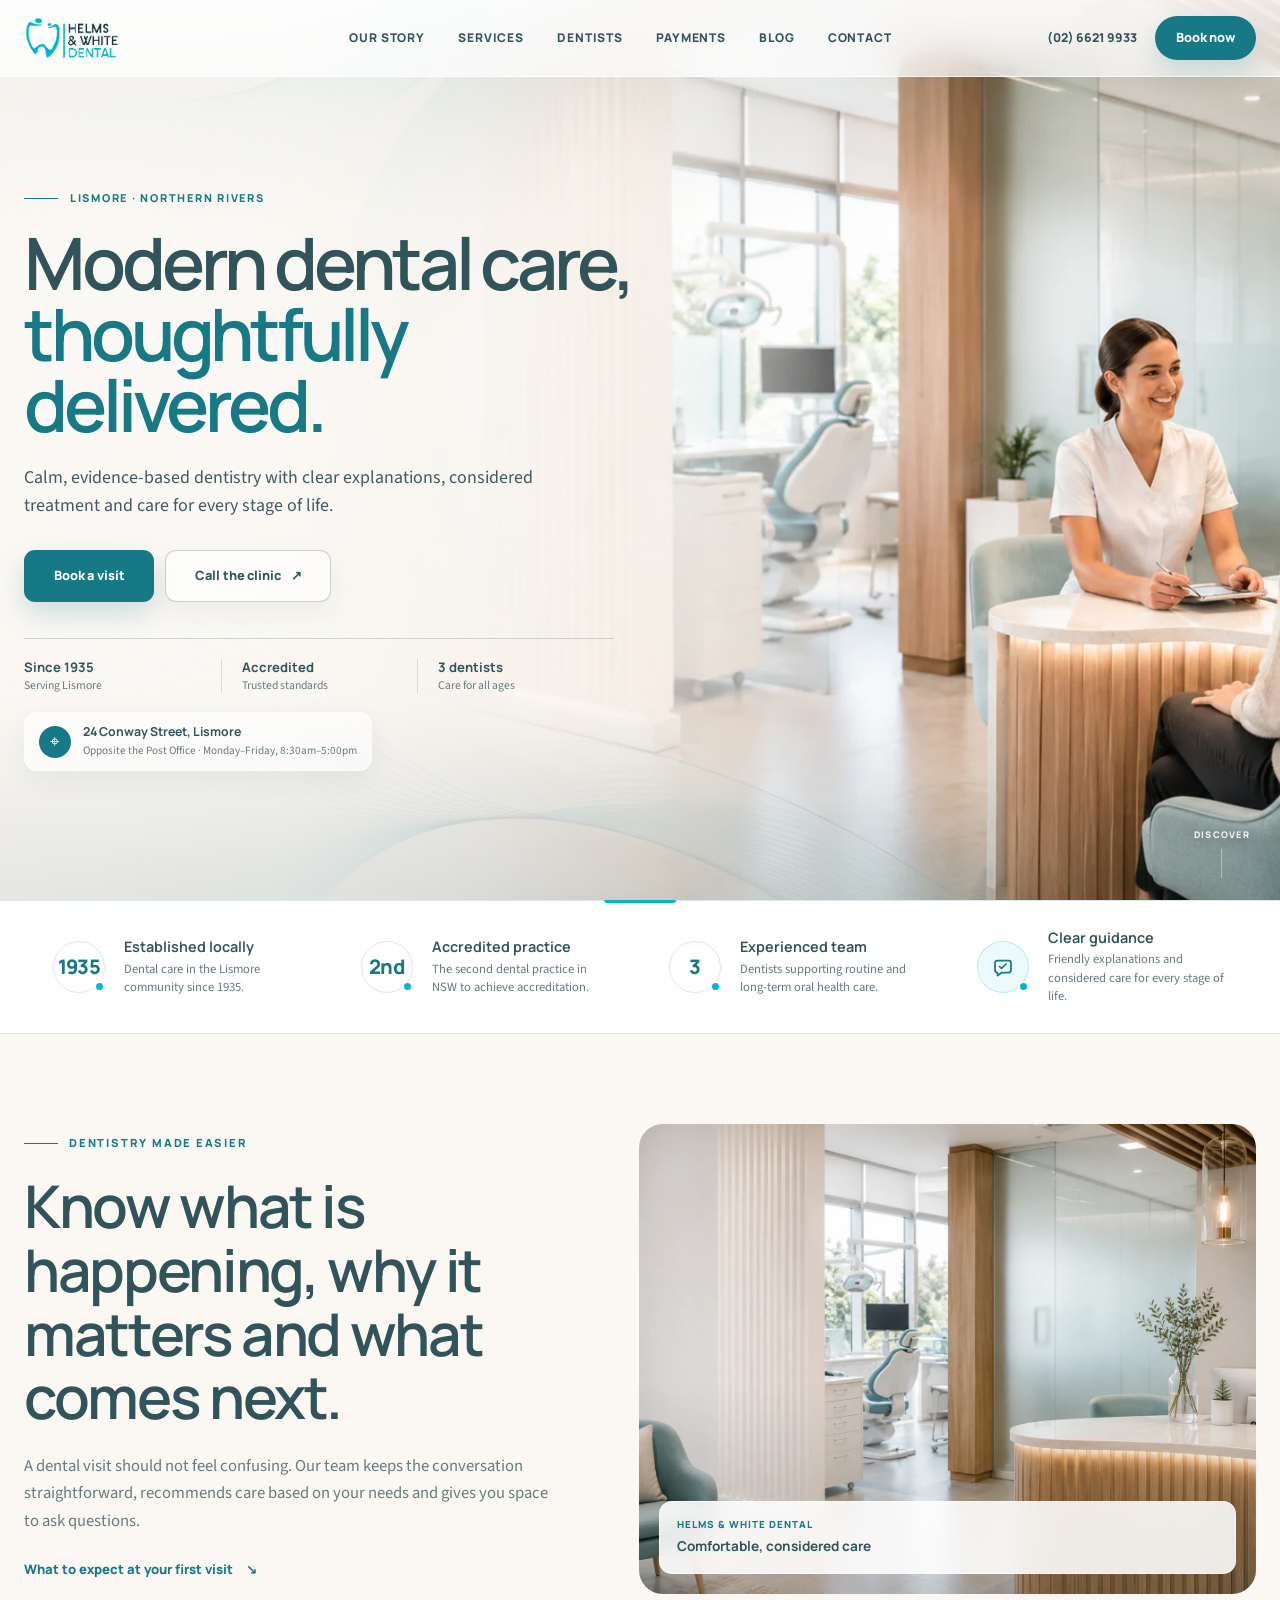
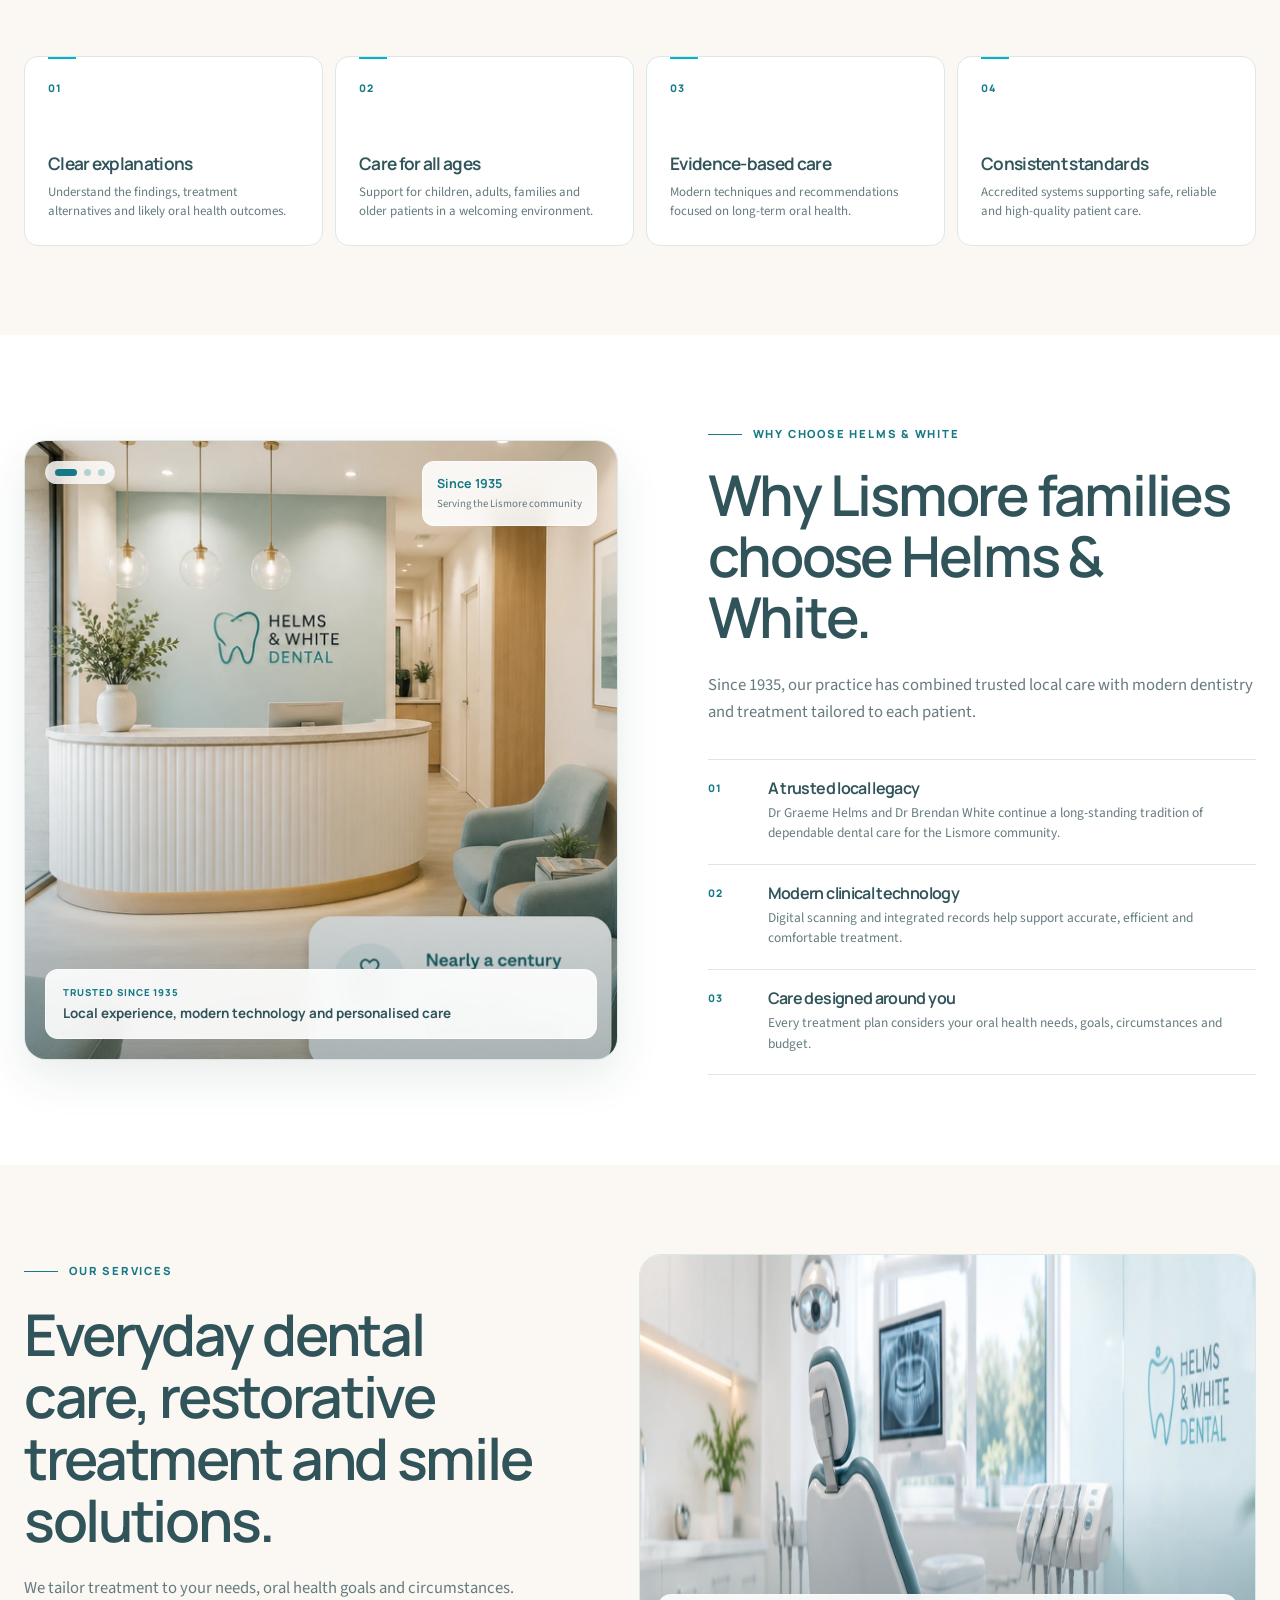
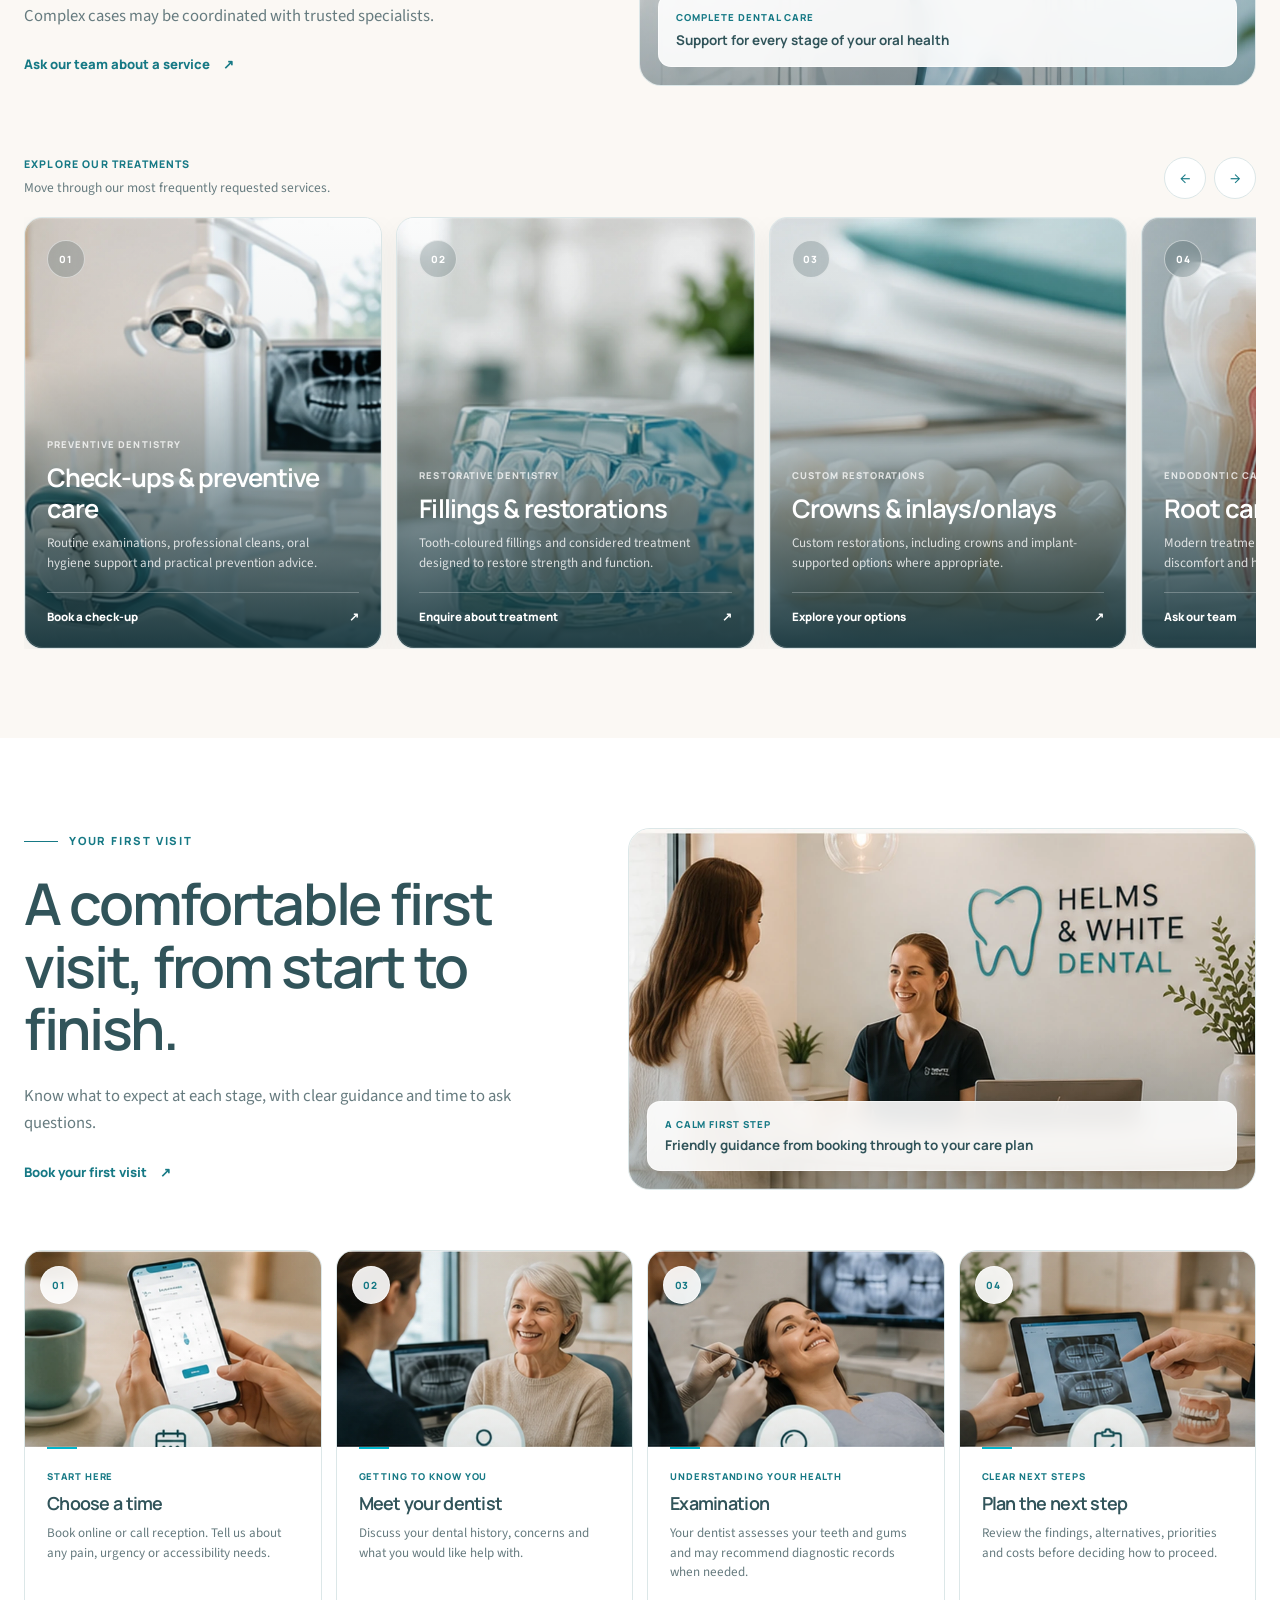
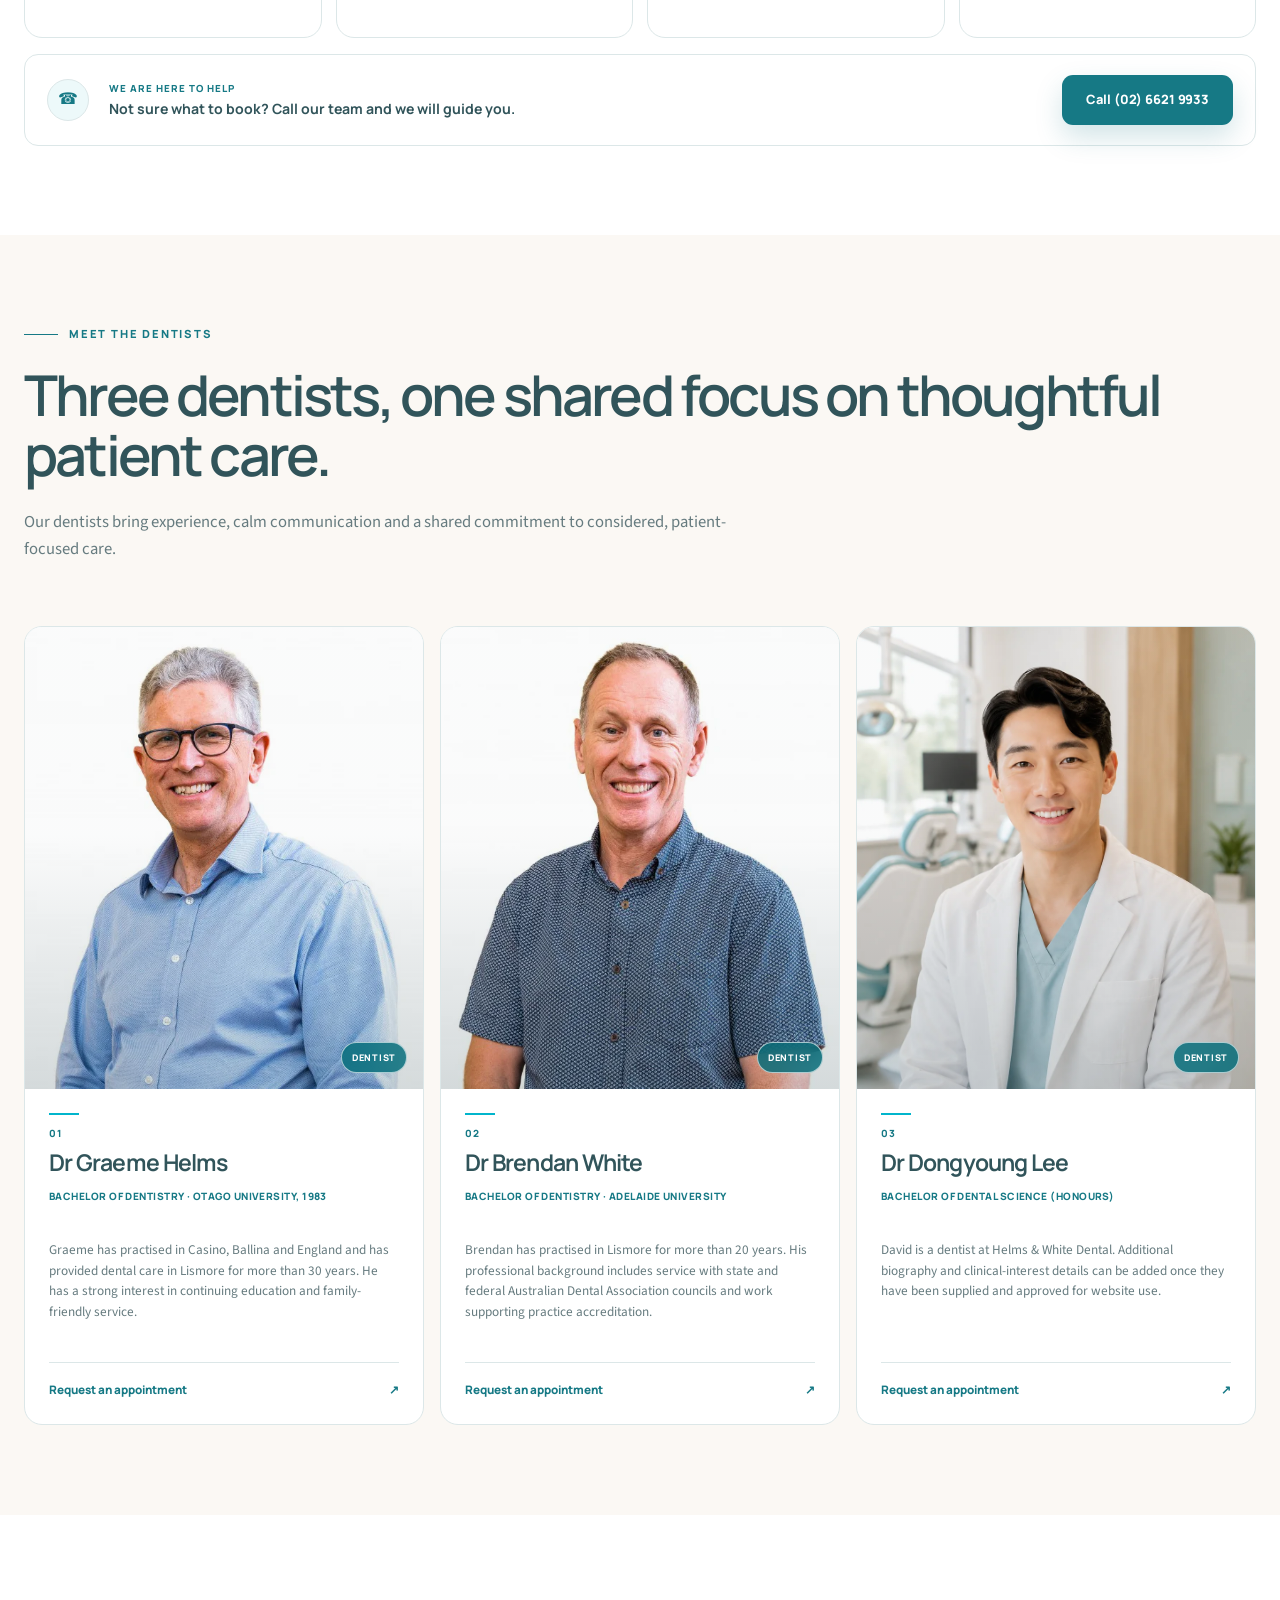
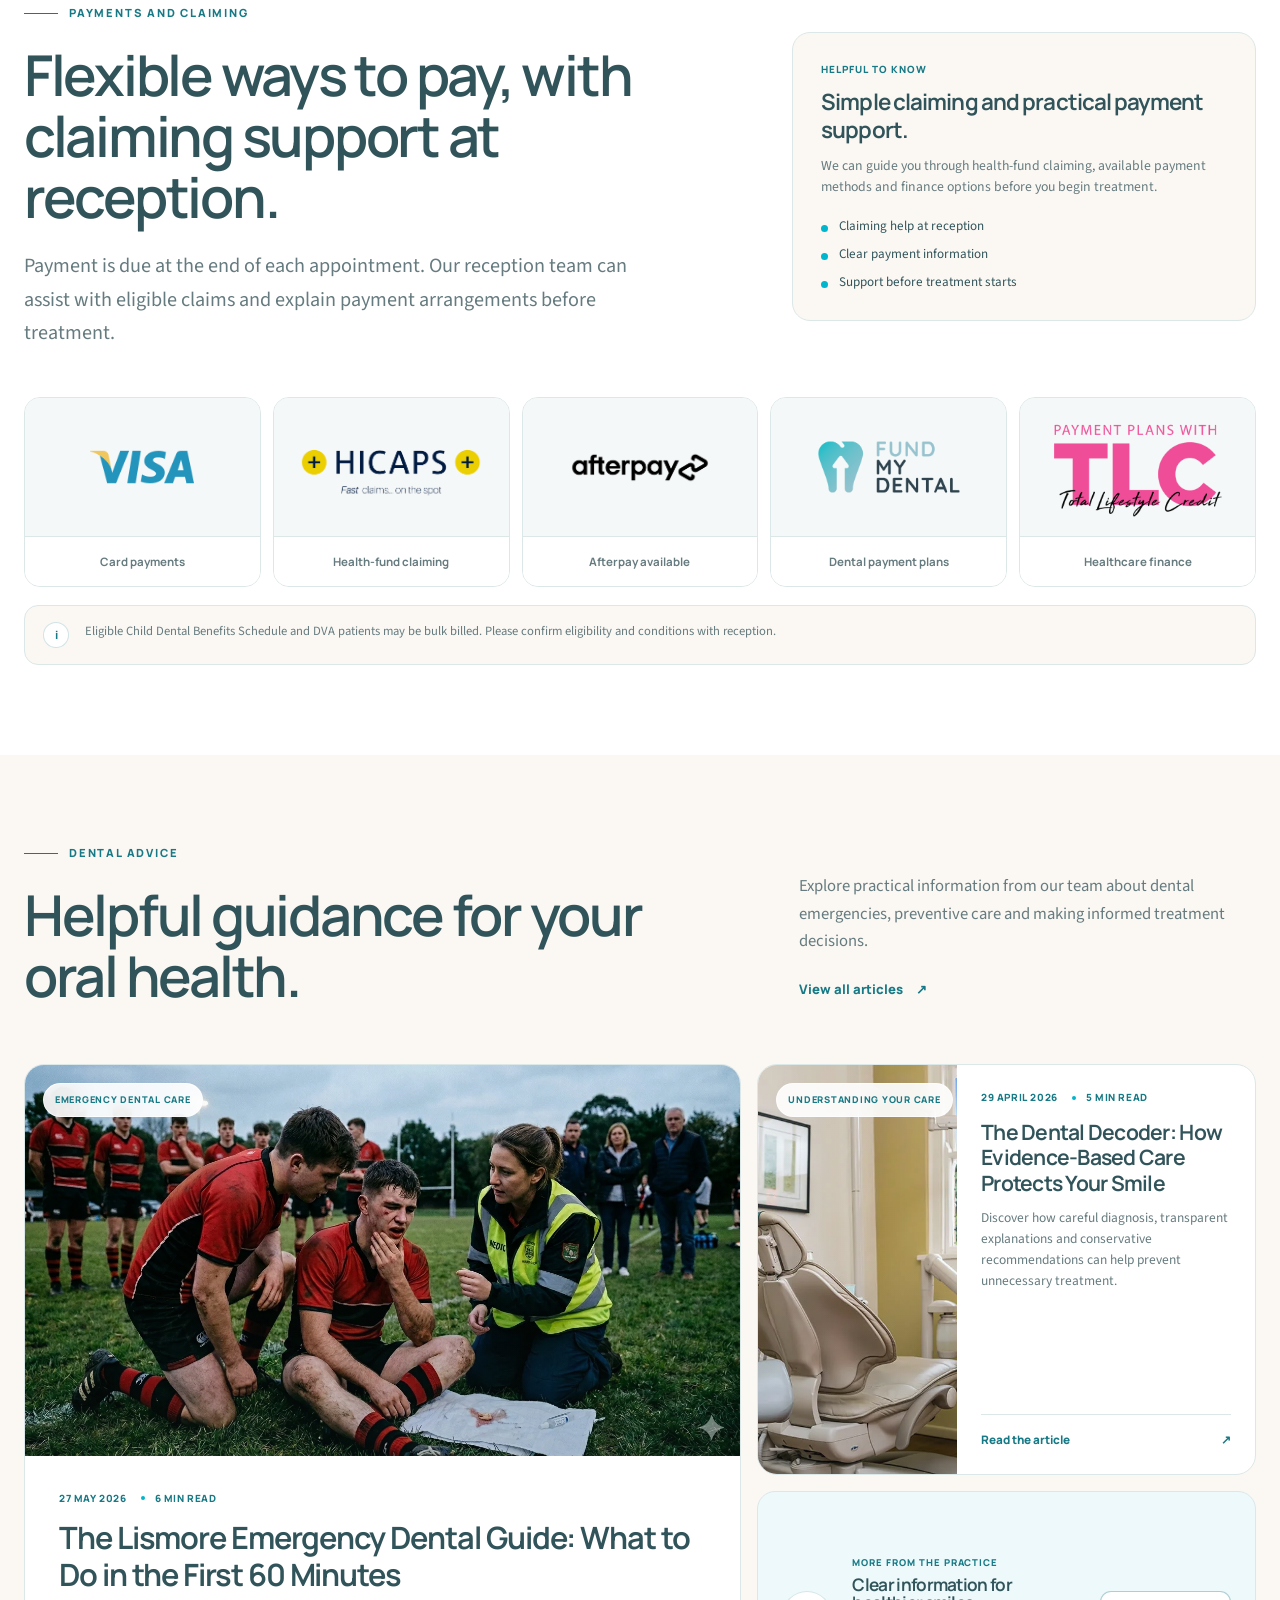
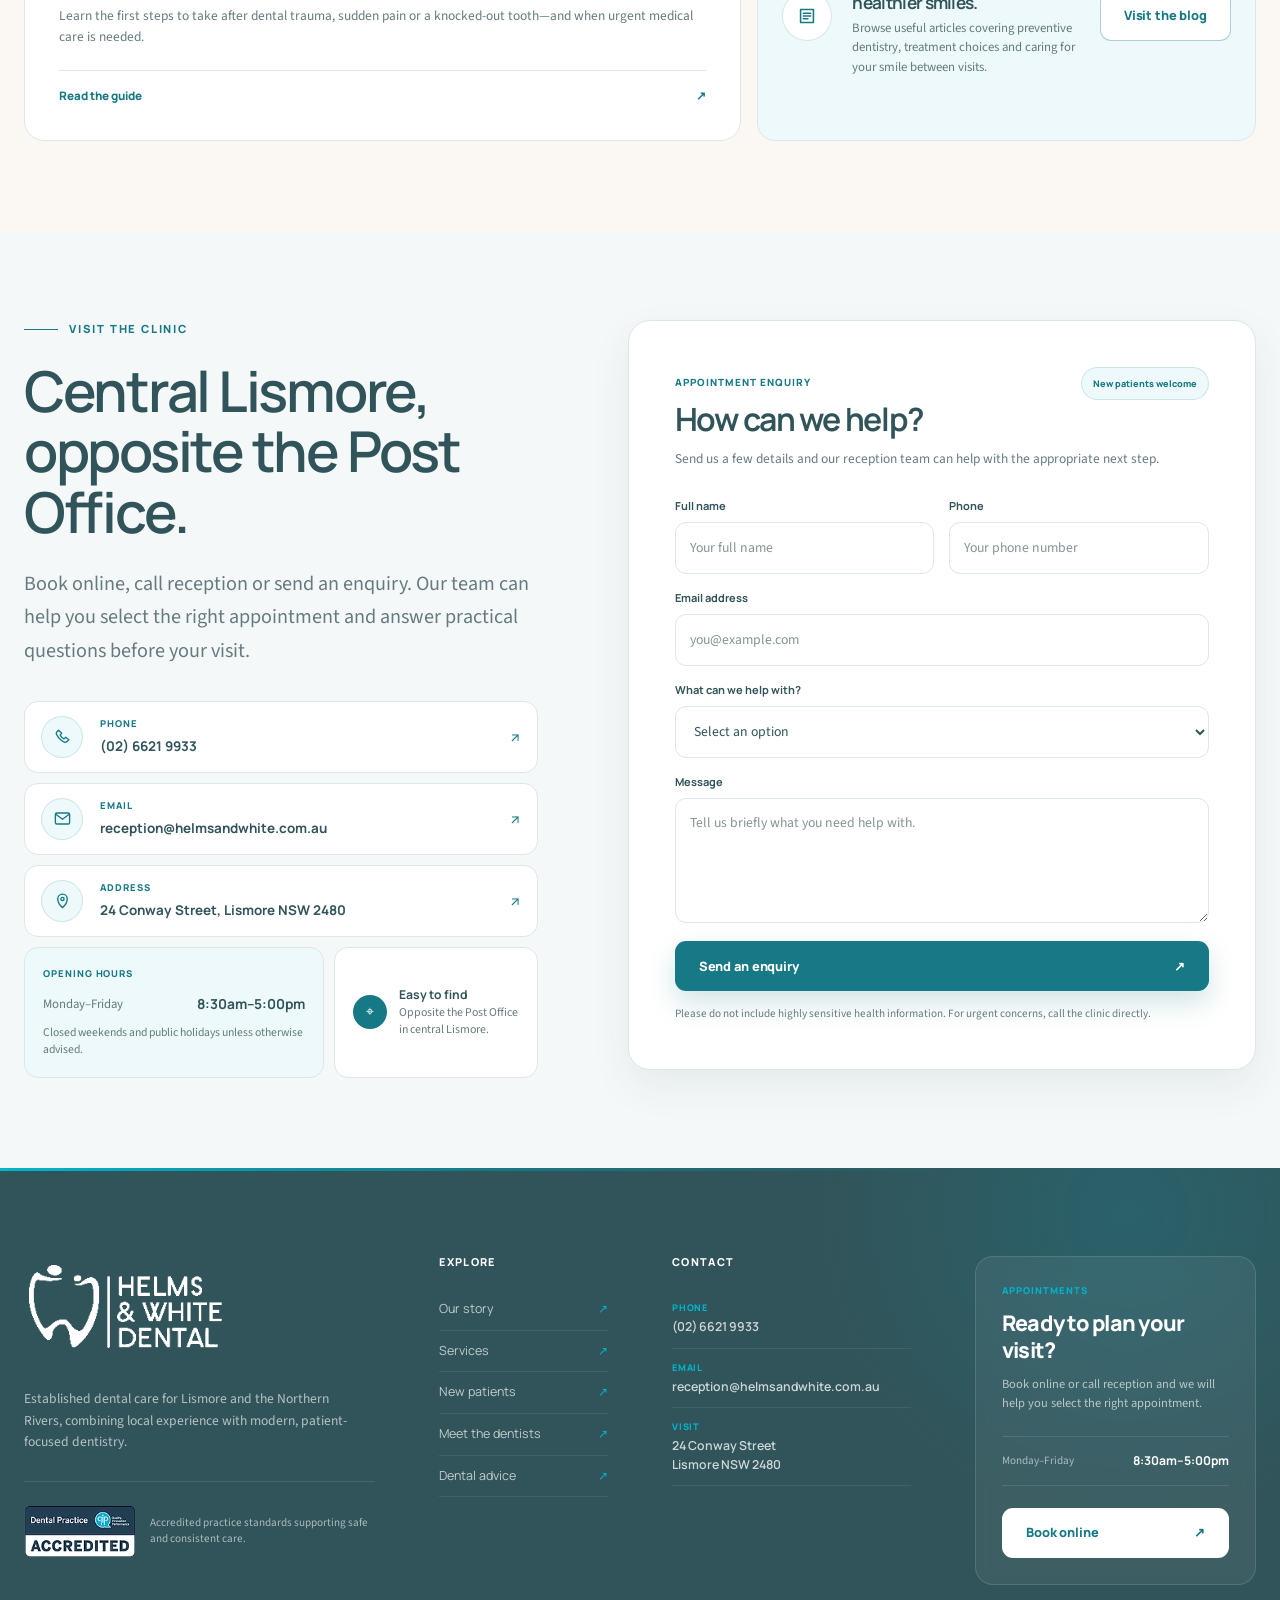
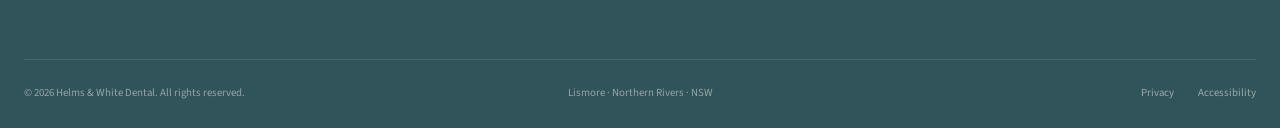
==== commit d8954459: "refactor: optimize the folder and codes" ====
--- a/index.html
+++ b/index.html
@@ -1,1568 +1,1495 @@
 <!doctype html>
 <html lang="en-AU">
-<head>
-  <meta charset="utf-8" />
-  <meta name="viewport" content="width=device-width, initial-scale=1" />
-  <meta name="description" content="Gentle, evidence-based family dentistry in Lismore. New patients are welcome at Helms & White Dental." />
-  <meta name="theme-color" content="#ffffff" />
-  <title>Helms & White Dental | Family Dentist in Lismore</title>
-
-  <link rel="preconnect" href="https://fonts.googleapis.com" />
-  <link rel="preconnect" href="https://fonts.gstatic.com" crossorigin />
-  <link href="https://fonts.googleapis.com/css2?family=Manrope:wght@500;600;700;800&family=Source+Sans+3:wght@400;500;600;700&display=swap" rel="stylesheet" />
-  <link rel="stylesheet" href="styles.css" />
-
-  <script type="application/ld+json">
-  {
-    "@context": "https://schema.org",
-    "@type": "Dentist",
-    "name": "Helms & White Dental",
-    "url": "https://helmsandwhite.com.au/",
-    "telephone": "+61 2 6621 9933",
-    "email": "reception@helmsandwhite.com.au",
-    "address": {
-      "@type": "PostalAddress",
-      "streetAddress": "24 Conway Street",
-      "addressLocality": "Lismore",
-      "addressRegion": "NSW",
-      "postalCode": "2480",
-      "addressCountry": "AU"
-    },
-    "openingHours": "Mo-Fr 08:30-17:00"
-  }
-  </script>
-</head>
-<body>
-  <a class="skip-link" href="#main-content">Skip to main content</a>
-  </div>
-
-  <header class="site-header">
-    <div class="container header__inner">
-      <a class="brand" href="#top" aria-label="Helms & White Dental home">
-        <img src="assets/helms-white-logo-primary.png" alt="Helms & White Dental" width="251" height="124" />
-      </a>
-
-      <button class="menu-button" type="button" aria-expanded="false" aria-controls="site-navigation">
-        <span class="sr-only">Open navigation</span>
-        <span></span><span></span><span></span>
-      </button>
-
-      <nav class="main-nav" id="site-navigation" aria-label="Primary navigation">
-        <a href="#why-us">Our story</a>
-        <a href="#services">Services</a>
-        <a href="#dentists">Dentists</a>
-        <a href="#payments">Payments</a>
-        <a href="#blog">Blog</a>
-        <a href="#visit">Contact</a>
-      </nav>
-
-      <div class="header__actions">
-        <a class="header__phone" href="tel:+61266219933" aria-label="Call Helms and White Dental">(02) 6621 9933</a>
-        <a class="button button--primary header__cta" href="https://booking.au.hsone.app/soe/new?pid=AULHL01">Book now</a>
+  <head>
+    <meta charset="utf-8" />
+    <meta content="width=device-width, initial-scale=1" name="viewport" />
+    <meta
+      content="Gentle, evidence-based family dentistry in Lismore. New patients are welcome at Helms &amp; White Dental."
+      name="description"
+    />
+    <meta content="#ffffff" name="theme-color" />
+    <title>Helms &amp; White Dental | Family Dentist in Lismore</title>
+    <link href="https://fonts.googleapis.com" rel="preconnect" />
+    <link crossorigin="" href="https://fonts.gstatic.com" rel="preconnect" />
+    <link
+      href="https://fonts.googleapis.com/css2?family=Manrope:wght@500;600;700;800&amp;family=Source+Sans+3:wght@400;500;600;700&amp;display=swap"
+      rel="stylesheet"
+    />
+    <link
+      as="image"
+      href="assets/images/home/hero/hero-poster.webp"
+      rel="preload"
+      type="image/webp"
+    />
+    <link href="assets/css/main.css" rel="stylesheet" />
+    <link href="assets/css/pages/home.css" rel="stylesheet" />
+    <script type="application/ld+json">
+      {
+        "@context": "https://schema.org",
+        "@type": "Dentist",
+        "name": "Helms & White Dental",
+        "url": "https://helmsandwhite.com.au/",
+        "telephone": "+61 2 6621 9933",
+        "email": "reception@helmsandwhite.com.au",
+        "address": {
+          "@type": "PostalAddress",
+          "streetAddress": "24 Conway Street",
+          "addressLocality": "Lismore",
+          "addressRegion": "NSW",
+          "postalCode": "2480",
+          "addressCountry": "AU"
+        },
+        "openingHours": "Mo-Fr 08:30-17:00"
+      }
+    </script>
+  </head>
+  <body class="page-home">
+    <a class="skip-link" href="#main-content"> Skip to main content </a>
+    <header class="site-header" data-js="site-header">
+      <div class="container site-header__inner">
+        <a
+          aria-label="Helms &amp; White Dental home"
+          class="site-header__brand"
+          href="#top"
+        >
+          <img
+            alt="Helms &amp; White Dental"
+            height="124"
+            src="assets/images/brand/logo-primary.png"
+            width="251"
+          />
+        </a>
+        <button
+          aria-controls="site-navigation"
+          aria-expanded="false"
+          aria-label="Open navigation"
+          class="site-header__menu-toggle"
+          data-js="menu-toggle"
+          type="button"
+        >
+          <span class="sr-only"> Toggle navigation </span>
+          <span> </span>
+          <span> </span>
+          <span> </span>
+        </button>
+        <nav
+          aria-label="Primary navigation"
+          class="site-nav"
+          data-js="site-nav"
+          id="site-navigation"
+        >
+          <a href="#our-story"> Our story </a>
+          <a href="#services"> Services </a>
+          <a href="#dentists"> Dentists </a>
+          <a href="#payments"> Payments </a>
+          <a href="#blog"> Blog </a>
+          <a href="#contact"> Contact </a>
+        </nav>
+        <div class="site-header__actions">
+          <a
+            aria-label="Call Helms and White Dental"
+            class="site-header__phone"
+            href="tel:+61266219933"
+          >
+            (02) 6621 9933
+          </a>
+          <a
+            class="button button--primary site-header__cta"
+            href="https://booking.au.hsone.app/soe/new?pid=AULHL01"
+          >
+            Book now
+          </a>
+        </div>
       </div>
-    </div>
-  </header>
-
-  <main id="main-content">
-    <section class="hero" id="top" aria-labelledby="hero-title">
-      <div class="hero__media" aria-hidden="true">
-        <video id="hero-video" autoplay muted loop playsinline preload="auto" poster="assets/hero-poster.webp">
-          <source src="assets/hero-intro.mp4" type="video/mp4" />
-        </video>
-        <div class="hero__overlay"></div>
-        <div class="hero__vignette"></div>
+    </header>
+    <main id="main-content">
+      <section aria-labelledby="hero-title" class="hero" id="top">
+        <div aria-hidden="true" class="hero__media" data-js="hero-media">
+          <video
+            autoplay=""
+            data-js="hero-video"
+            id="hero-video"
+            loop=""
+            muted=""
+            playsinline=""
+            poster="assets/images/home/hero/hero-poster.webp"
+            preload="metadata"
+          >
+            <source src="assets/videos/home/hero-intro.mp4" type="video/mp4" />
+          </video>
+          <div class="hero__overlay"></div>
+          <div class="hero__vignette"></div>
+        </div>
+        <div class="container hero__inner">
+          <div class="hero__content">
+            <div class="hero__kicker-row">
+              <p class="hero__kicker">
+                <span> </span>
+                Lismore · Northern Rivers
+              </p>
+            </div>
+            <h1 id="hero-title">
+              Modern dental care,
+              <span> thoughtfully delivered. </span>
+            </h1>
+            <p class="hero__lead">
+              Calm, evidence-based dentistry with clear explanations, considered
+              treatment and care for every stage of life.
+            </p>
+            <div class="hero__actions">
+              <a
+                class="button button--primary button--large"
+                href="https://booking.au.hsone.app/soe/new?pid=AULHL01"
+              >
+                Book a visit
+              </a>
+              <a
+                class="button button--hero-secondary button--large"
+                href="tel:+61266219933"
+              >
+                Call the clinic
+                <span aria-hidden="true"> ↗ </span>
+              </a>
+            </div>
+            <div aria-label="Practice highlights" class="hero__proof">
+              <div>
+                <strong> Since 1935 </strong>
+                <span> Serving Lismore </span>
+              </div>
+              <div>
+                <strong> Accredited </strong>
+                <span> Trusted standards </span>
+              </div>
+              <div>
+                <strong> 3 dentists </strong>
+                <span> Care for all ages </span>
+              </div>
+            </div>
+            <div class="hero__location">
+              <span aria-hidden="true"> ⌖ </span>
+              <p>
+                <strong> 24 Conway Street, Lismore </strong>
+                <small>
+                  Opposite the Post Office · Monday–Friday, 8:30am–5:00pm
+                </small>
+              </p>
+            </div>
+          </div>
+        </div>
+        <a aria-label="Scroll to learn more" class="hero__scroll" href="#about">
+          <span> Discover </span>
+          <i aria-hidden="true"> </i>
+        </a>
+      </section>
+      <section aria-label="Practice highlights" class="trust-strip">
+        <div class="container trust-strip__grid">
+          <article>
+            <span class="trust-strip__visual">
+              <strong class="trust-strip__number"> 1935 </strong>
+            </span>
+            <div class="trust-strip__content">
+              <span class="trust-strip__label"> Established locally </span>
+              <p>Dental care in the Lismore community since 1935.</p>
+            </div>
+          </article>
+          <article>
+            <span class="trust-strip__visual">
+              <strong class="trust-strip__number"> 2nd </strong>
+            </span>
+            <div class="trust-strip__content">
+              <span class="trust-strip__label"> Accredited practice </span>
+              <p>The second dental practice in NSW to achieve accreditation.</p>
+            </div>
+          </article>
+          <article>
+            <span class="trust-strip__visual">
+              <strong class="trust-strip__number"> 3 </strong>
+            </span>
+            <div class="trust-strip__content">
+              <span class="trust-strip__label"> Experienced team </span>
+              <p>Dentists supporting routine and long-term oral health care.</p>
+            </div>
+          </article>
+          <article>
+            <span class="trust-strip__visual trust-strip__visual--guidance">
+              <svg
+                aria-hidden="true"
+                class="trust-strip__icon"
+                viewbox="0 0 24 24"
+              >
+                <path
+                  d="M6.5 5.5h11A2.5 2.5 0 0 1 20 8v7a2.5 2.5 0 0 1-2.5 2.5H11l-4.5 3v-3A2.5 2.5 0 0 1 4 15V8a2.5 2.5 0 0 1 2.5-2.5Z"
+                ></path>
+                <path d="m8.5 11.5 2 2 4.5-4.5"></path>
+              </svg>
+            </span>
+            <div class="trust-strip__content">
+              <span class="trust-strip__label"> Clear guidance </span>
+              <p>
+                Friendly explanations and considered care for every stage of
+                life.
+              </p>
+            </div>
+          </article>
+        </div>
+      </section>
+      <section class="section intro" id="about">
+        <div class="container intro__top">
+          <div class="intro__content">
+            <p class="eyebrow">
+              <span> </span>
+              Dentistry made easier
+            </p>
+            <h2>Know what is happening, why it matters and what comes next.</h2>
+            <p class="intro__description">
+              A dental visit should not feel confusing. Our team keeps the
+              conversation straightforward, recommends care based on your needs
+              and gives you space to ask questions.
+            </p>
+            <a class="text-link" href="#new-patients">
+              What to expect at your first visit
+              <span aria-hidden="true"> ↘ </span>
+            </a>
+          </div>
+          <figure class="intro__media">
+            <img
+              alt="Bright and welcoming treatment space at Helms and White Dental"
+              height="1050"
+              src="assets/images/home/intro/clinic-interior.webp"
+              width="1400"
+            />
+            <figcaption class="intro__media-label">
+              <span> Helms &amp; White Dental </span>
+              <strong> Comfortable, considered care </strong>
+            </figcaption>
+          </figure>
+        </div>
+        <div class="container value-cards">
+          <article class="value-card">
+            <span class="value-card__number"> 01 </span>
+            <div>
+              <h3>Clear explanations</h3>
+              <p>
+                Understand the findings, treatment alternatives and likely oral
+                health outcomes.
+              </p>
+            </div>
+          </article>
+          <article class="value-card">
+            <span class="value-card__number"> 02 </span>
+            <div>
+              <h3>Care for all ages</h3>
+              <p>
+                Support for children, adults, families and older patients in a
+                welcoming environment.
+              </p>
+            </div>
+          </article>
+          <article class="value-card">
+            <span class="value-card__number"> 03 </span>
+            <div>
+              <h3>Evidence-based care</h3>
+              <p>
+                Modern techniques and recommendations focused on long-term oral
+                health.
+              </p>
+            </div>
+          </article>
+          <article class="value-card">
+            <span class="value-card__number"> 04 </span>
+            <div>
+              <h3>Consistent standards</h3>
+              <p>
+                Accredited systems supporting safe, reliable and high-quality
+                patient care.
+              </p>
+            </div>
+          </article>
+        </div>
+      </section>
+      <section class="section story" id="our-story">
+        <div class="container story__grid">
+          <figure
+            class="story__media"
+            data-js="story-slider"
+            data-story-slider=""
+          >
+            <div class="story__slides">
+              <img
+                alt="Bright and welcoming dental reception area"
+                aria-hidden="false"
+                class="story__slide is-active"
+                data-story-slide=""
+                height="1400"
+                src="assets/images/home/story/reception.webp"
+                width="1200"
+              />
+              <img
+                alt="Patient receiving calm and considered dental care"
+                aria-hidden="true"
+                class="story__slide"
+                data-story-slide=""
+                decoding="async"
+                height="1400"
+                loading="lazy"
+                src="assets/images/home/story/consultation.webp"
+                width="1200"
+              />
+              <img
+                alt="Modern dental treatment room with contemporary equipment"
+                aria-hidden="true"
+                class="story__slide"
+                data-story-slide=""
+                decoding="async"
+                height="1400"
+                loading="lazy"
+                src="assets/images/home/story/treatment-room.webp"
+                width="1200"
+              />
+            </div>
+            <div aria-hidden="true" class="story__media-shade"></div>
+            <figcaption class="story__media-caption">
+              <span> Trusted since 1935 </span>
+              <strong>
+                Local experience, modern technology and personalised care
+              </strong>
+            </figcaption>
+            <div aria-label="Clinic story images" class="story__dots">
+              <button
+                aria-current="true"
+                aria-label="Show reception image"
+                class="story__dot is-active"
+                data-story-dot=""
+                type="button"
+              ></button>
+              <button
+                aria-current="false"
+                aria-label="Show patient care image"
+                class="story__dot"
+                data-story-dot=""
+                type="button"
+              ></button>
+              <button
+                aria-current="false"
+                aria-label="Show treatment room image"
+                class="story__dot"
+                data-story-dot=""
+                type="button"
+              ></button>
+            </div>
+            <div class="story__badge">
+              <strong> Since 1935 </strong>
+              <span> Serving the Lismore community </span>
+            </div>
+          </figure>
+          <div class="story__content">
+            <p class="eyebrow">
+              <span> </span>
+              Why choose Helms &amp; White
+            </p>
+            <h2>Why Lismore families choose Helms &amp; White.</h2>
+            <p class="lead-copy">
+              Since 1935, our practice has combined trusted local care with
+              modern dentistry and treatment tailored to each patient.
+            </p>
+            <div class="feature-list">
+              <article>
+                <span class="feature-list__number"> 01 </span>
+                <div>
+                  <h3>A trusted local legacy</h3>
+                  <p>
+                    Dr Graeme Helms and Dr Brendan White continue a
+                    long-standing tradition of dependable dental care for the
+                    Lismore community.
+                  </p>
+                </div>
+              </article>
+              <article>
+                <span class="feature-list__number"> 02 </span>
+                <div>
+                  <h3>Modern clinical technology</h3>
+                  <p>
+                    Digital scanning and integrated records help support
+                    accurate, efficient and comfortable treatment.
+                  </p>
+                </div>
+              </article>
+              <article>
+                <span class="feature-list__number"> 03 </span>
+                <div>
+                  <h3>Care designed around you</h3>
+                  <p>
+                    Every treatment plan considers your oral health needs,
+                    goals, circumstances and budget.
+                  </p>
+                </div>
+              </article>
+            </div>
+          </div>
+        </div>
+      </section>
+      <section class="section services" id="services">
+        <div class="container">
+          <div class="services__top">
+            <div class="services__content">
+              <p class="eyebrow">
+                <span> </span>
+                Our services
+              </p>
+              <h2>
+                Everyday dental care, restorative treatment and smile solutions.
+              </h2>
+              <p class="services__description">
+                We tailor treatment to your needs, oral health goals and
+                circumstances. Complex cases may be coordinated with trusted
+                specialists.
+              </p>
+              <a class="text-link" href="#contact">
+                Ask our team about a service
+                <span aria-hidden="true"> ↗ </span>
+              </a>
+            </div>
+            <figure class="services__media">
+              <img
+                alt="Modern treatment room at Helms and White Dental"
+                decoding="async"
+                height="1000"
+                src="assets/images/home/services/services-overview.webp"
+                width="1500"
+              />
+              <figcaption>
+                <span> Complete dental care </span>
+                <strong> Support for every stage of your oral health </strong>
+              </figcaption>
+            </figure>
+          </div>
+          <div class="services-carousel">
+            <div class="services-carousel__header">
+              <div>
+                <span> Explore our treatments </span>
+                <p>Move through our most frequently requested services.</p>
+              </div>
+              <div class="services-carousel__controls">
+                <button
+                  aria-label="View previous service"
+                  class="services-carousel__button"
+                  data-js="services-prev"
+                  data-services-prev=""
+                  type="button"
+                >
+                  ←
+                </button>
+                <button
+                  aria-label="View next service"
+                  class="services-carousel__button"
+                  data-js="services-next"
+                  data-services-next=""
+                  type="button"
+                >
+                  →
+                </button>
+              </div>
+            </div>
+            <div
+              aria-label="Dental services"
+              class="services-carousel__viewport"
+              data-js="services-carousel"
+              data-services-carousel=""
+              tabindex="0"
+            >
+              <div
+                class="services-carousel__track"
+                data-js="services-track"
+                data-services-track=""
+              >
+                <!-- Service 01 -->
+                <article class="service-slide">
+                  <img
+                    alt=""
+                    class="service-slide__image"
+                    decoding="async"
+                    height="1200"
+                    loading="lazy"
+                    src="assets/images/home/services/preventive-care.webp"
+                    width="960"
+                  />
+                  <a
+                    class="service-slide__link"
+                    href="https://booking.au.hsone.app/soe/new?pid=AULHL01"
+                  >
+                    <span class="service-slide__index"> 01 </span>
+                    <div class="service-slide__content">
+                      <span class="service-slide__category">
+                        Preventive dentistry
+                      </span>
+                      <h3>Check-ups &amp; preventive care</h3>
+                      <p>
+                        Routine examinations, professional cleans, oral hygiene
+                        support and practical prevention advice.
+                      </p>
+                      <span class="service-slide__action">
+                        Book a check-up
+                        <i aria-hidden="true"> ↗ </i>
+                      </span>
+                    </div>
+                  </a>
+                </article>
+                <!-- Service 02 -->
+                <article class="service-slide">
+                  <img
+                    alt=""
+                    class="service-slide__image"
+                    decoding="async"
+                    height="1200"
+                    loading="lazy"
+                    src="assets/images/home/services/restorations.webp"
+                    width="960"
+                  />
+                  <a class="service-slide__link" href="#contact">
+                    <span class="service-slide__index"> 02 </span>
+                    <div class="service-slide__content">
+                      <span class="service-slide__category">
+                        Restorative dentistry
+                      </span>
+                      <h3>Fillings &amp; restorations</h3>
+                      <p>
+                        Tooth-coloured fillings and considered treatment
+                        designed to restore strength and function.
+                      </p>
+                      <span class="service-slide__action">
+                        Enquire about treatment
+                        <i aria-hidden="true"> ↗ </i>
+                      </span>
+                    </div>
+                  </a>
+                </article>
+                <!-- Service 03 -->
+                <article class="service-slide">
+                  <img
+                    alt=""
+                    class="service-slide__image"
+                    decoding="async"
+                    height="1200"
+                    loading="lazy"
+                    src="assets/images/home/services/crowns-and-inlays.webp"
+                    width="960"
+                  />
+                  <a class="service-slide__link" href="#contact">
+                    <span class="service-slide__index"> 03 </span>
+                    <div class="service-slide__content">
+                      <span class="service-slide__category">
+                        Custom restorations
+                      </span>
+                      <h3>Crowns &amp; inlays/onlays</h3>
+                      <p>
+                        Custom restorations, including crowns and
+                        implant-supported options where appropriate.
+                      </p>
+                      <span class="service-slide__action">
+                        Explore your options
+                        <i aria-hidden="true"> ↗ </i>
+                      </span>
+                    </div>
+                  </a>
+                </article>
+                <!-- Service 04 -->
+                <article class="service-slide">
+                  <img
+                    alt=""
+                    class="service-slide__image"
+                    decoding="async"
+                    height="1200"
+                    loading="lazy"
+                    src="assets/images/home/services/root-canal.webp"
+                    width="960"
+                  />
+                  <a class="service-slide__link" href="#contact">
+                    <span class="service-slide__index"> 04 </span>
+                    <div class="service-slide__content">
+                      <span class="service-slide__category">
+                        Endodontic care
+                      </span>
+                      <h3>Root canal treatment</h3>
+                      <p>
+                        Modern treatment to address infection, relieve
+                        discomfort and help preserve natural teeth.
+                      </p>
+                      <span class="service-slide__action">
+                        Ask our team
+                        <i aria-hidden="true"> ↗ </i>
+                      </span>
+                    </div>
+                  </a>
+                </article>
+                <!-- Service 05 -->
+                <article class="service-slide">
+                  <img
+                    alt=""
+                    class="service-slide__image"
+                    decoding="async"
+                    height="1200"
+                    loading="lazy"
+                    src="assets/images/home/services/cosmetic-dentistry.webp"
+                    width="960"
+                  />
+                  <a class="service-slide__link" href="#contact">
+                    <span class="service-slide__index"> 05 </span>
+                    <div class="service-slide__content">
+                      <span class="service-slide__category">
+                        Smile solutions
+                      </span>
+                      <h3>Cosmetic dentistry</h3>
+                      <p>
+                        Teeth whitening and cosmetic restorative options
+                        designed around a natural-looking result.
+                      </p>
+                      <span class="service-slide__action">
+                        Discuss your smile
+                        <i aria-hidden="true"> ↗ </i>
+                      </span>
+                    </div>
+                  </a>
+                </article>
+                <!-- Service 06 -->
+                <article class="service-slide">
+                  <img
+                    alt=""
+                    class="service-slide__image"
+                    decoding="async"
+                    height="1200"
+                    loading="lazy"
+                    src="assets/images/home/services/extractions-and-referrals.webp"
+                    width="960"
+                  />
+                  <a class="service-slide__link" href="#contact">
+                    <span class="service-slide__index"> 06 </span>
+                    <div class="service-slide__content">
+                      <span class="service-slide__category">
+                        Coordinated care
+                      </span>
+                      <h3>Extractions &amp; referrals</h3>
+                      <p>
+                        Assessment, appropriate extractions and referrals for
+                        complex surgical, gum or orthodontic care.
+                      </p>
+                      <span class="service-slide__action">
+                        Contact reception
+                        <i aria-hidden="true"> ↗ </i>
+                      </span>
+                    </div>
+                  </a>
+                </article>
+              </div>
+            </div>
+          </div>
+        </div>
+      </section>
+      <section class="section first-visit" id="new-patients">
+        <div class="container">
+          <div class="first-visit__top">
+            <div class="first-visit__content">
+              <p class="eyebrow">
+                <span> </span>
+                Your first visit
+              </p>
+              <h2>A comfortable first visit, from start to finish.</h2>
+              <p class="first-visit__description">
+                Know what to expect at each stage, with clear guidance and time
+                to ask questions.
+              </p>
+              <a
+                class="text-link"
+                href="https://booking.au.hsone.app/soe/new?pid=AULHL01"
+              >
+                Book your first visit
+                <span aria-hidden="true"> ↗ </span>
+              </a>
+            </div>
+            <figure class="first-visit__media">
+              <img
+                alt="Reception team welcoming a patient to Helms and White Dental"
+                decoding="async"
+                height="627"
+                loading="lazy"
+                src="assets/images/home/first-visit/first-visit-overview.webp"
+                width="1400"
+              />
+              <figcaption>
+                <span> A calm first step </span>
+                <strong>
+                  Friendly guidance from booking through to your care plan
+                </strong>
+              </figcaption>
+            </figure>
+          </div>
+          <div class="first-visit__steps">
+            <article class="visit-step">
+              <div class="visit-step__media">
+                <img
+                  alt="Booking a dental appointment online"
+                  decoding="async"
+                  height="566"
+                  loading="lazy"
+                  src="assets/images/home/first-visit/booking.webp"
+                  width="900"
+                />
+                <span class="visit-step__number"> 01 </span>
+              </div>
+              <div class="visit-step__body">
+                <span class="visit-step__label"> Start here </span>
+                <h3>Choose a time</h3>
+                <p>
+                  Book online or call reception. Tell us about any pain, urgency
+                  or accessibility needs.
+                </p>
+              </div>
+            </article>
+            <article class="visit-step">
+              <div class="visit-step__media">
+                <img
+                  alt="Patient speaking with a dentist"
+                  decoding="async"
+                  height="566"
+                  loading="lazy"
+                  src="assets/images/home/first-visit/welcome.webp"
+                  width="900"
+                />
+                <span class="visit-step__number"> 02 </span>
+              </div>
+              <div class="visit-step__body">
+                <span class="visit-step__label"> Getting to know you </span>
+                <h3>Meet your dentist</h3>
+                <p>
+                  Discuss your dental history, concerns and what you would like
+                  help with.
+                </p>
+              </div>
+            </article>
+            <article class="visit-step">
+              <div class="visit-step__media">
+                <img
+                  alt="Dentist completing a routine dental examination"
+                  decoding="async"
+                  height="566"
+                  loading="lazy"
+                  src="assets/images/home/first-visit/examination.webp"
+                  width="900"
+                />
+                <span class="visit-step__number"> 03 </span>
+              </div>
+              <div class="visit-step__body">
+                <span class="visit-step__label">
+                  Understanding your health
+                </span>
+                <h3>Examination</h3>
+                <p>
+                  Your dentist assesses your teeth and gums and may recommend
+                  diagnostic records when needed.
+                </p>
+              </div>
+            </article>
+            <article class="visit-step">
+              <div class="visit-step__media">
+                <img
+                  alt="Dentist explaining examination findings and next steps"
+                  decoding="async"
+                  height="566"
+                  loading="lazy"
+                  src="assets/images/home/first-visit/care-plan.webp"
+                  width="900"
+                />
+                <span class="visit-step__number"> 04 </span>
+              </div>
+              <div class="visit-step__body">
+                <span class="visit-step__label"> Clear next steps </span>
+                <h3>Plan the next step</h3>
+                <p>
+                  Review the findings, alternatives, priorities and costs before
+                  deciding how to proceed.
+                </p>
+              </div>
+            </article>
+          </div>
+          <div class="first-visit__support">
+            <span aria-hidden="true" class="first-visit__support-icon">
+              ☎
+            </span>
+            <div>
+              <span> We are here to help </span>
+              <strong>
+                Not sure what to book? Call our team and we will guide you.
+              </strong>
+            </div>
+            <a class="button button--primary" href="tel:+61266219933">
+              Call (02) 6621 9933
+            </a>
+          </div>
+        </div>
+      </section>
+      <section class="section team" id="dentists">
+        <div class="container">
+          <div class="team__heading">
+            <div>
+              <p class="eyebrow">
+                <span> </span>
+                Meet the dentists
+              </p>
+              <h2>
+                Three dentists, one shared focus on thoughtful patient care.
+              </h2>
+            </div>
+            <div class="team__intro">
+              <p>
+                Our dentists bring experience, calm communication and a shared
+                commitment to considered, patient-focused care.
+              </p>
+            </div>
+          </div>
+          <div class="team__grid">
+            <article class="team-card">
+              <div class="team-card__image">
+                <img
+                  alt="Portrait of Dr Graeme Helms"
+                  decoding="async"
+                  height="653"
+                  loading="lazy"
+                  src="assets/images/home/team/graeme-helms.webp"
+                  width="560"
+                />
+                <div aria-hidden="true" class="team-card__image-overlay"></div>
+                <span class="team-card__role"> Dentist </span>
+              </div>
+              <div class="team-card__body">
+                <div class="team-card__heading">
+                  <div>
+                    <span class="team-card__number"> 01 </span>
+                    <h3>Dr Graeme Helms</h3>
+                  </div>
+                </div>
+                <p class="team-card__qualification">
+                  Bachelor of Dentistry · Otago University, 1983
+                </p>
+                <p class="team-card__description">
+                  Graeme has practised in Casino, Ballina and England and has
+                  provided dental care in Lismore for more than 30 years. He has
+                  a strong interest in continuing education and family-friendly
+                  service.
+                </p>
+                <a class="team-card__link" href="#contact">
+                  Request an appointment
+                  <span aria-hidden="true"> ↗ </span>
+                </a>
+              </div>
+            </article>
+            <article class="team-card">
+              <div class="team-card__image">
+                <img
+                  alt="Portrait of Dr Brendan White"
+                  decoding="async"
+                  height="653"
+                  loading="lazy"
+                  src="assets/images/home/team/brendan-white.webp"
+                  width="560"
+                />
+                <div aria-hidden="true" class="team-card__image-overlay"></div>
+                <span class="team-card__role"> Dentist </span>
+              </div>
+              <div class="team-card__body">
+                <div class="team-card__heading">
+                  <div>
+                    <span class="team-card__number"> 02 </span>
+                    <h3>Dr Brendan White</h3>
+                  </div>
+                </div>
+                <p class="team-card__qualification">
+                  Bachelor of Dentistry · Adelaide University
+                </p>
+                <p class="team-card__description">
+                  Brendan has practised in Lismore for more than 20 years. His
+                  professional background includes service with state and
+                  federal Australian Dental Association councils and work
+                  supporting practice accreditation.
+                </p>
+                <a class="team-card__link" href="#contact">
+                  Request an appointment
+                  <span aria-hidden="true"> ↗ </span>
+                </a>
+              </div>
+            </article>
+            <article class="team-card">
+              <div class="team-card__image">
+                <img
+                  alt="AI-generated placeholder portrait for Dr Dongyoung David Lee"
+                  decoding="async"
+                  height="1200"
+                  loading="lazy"
+                  src="assets/images/home/team/david-lee-placeholder.webp"
+                  width="900"
+                />
+                <div aria-hidden="true" class="team-card__image-overlay"></div>
+                <span class="team-card__role"> Dentist </span>
+              </div>
+              <div class="team-card__body">
+                <div class="team-card__heading">
+                  <div>
+                    <span class="team-card__number"> 03 </span>
+                    <h3>Dr Dongyoung Lee</h3>
+                  </div>
+                </div>
+                <p class="team-card__qualification">
+                  Bachelor of Dental Science (Honours)
+                </p>
+                <p class="team-card__description">
+                  David is a dentist at Helms &amp; White Dental. Additional
+                  biography and clinical-interest details can be added once they
+                  have been supplied and approved for website use.
+                </p>
+                <a class="team-card__link" href="#contact">
+                  Request an appointment
+                  <span aria-hidden="true"> ↗ </span>
+                </a>
+              </div>
+            </article>
+          </div>
+        </div>
+      </section>
+      <section class="section payments" id="payments">
+        <div class="container">
+          <div class="payments__top">
+            <div class="payments__content">
+              <p class="eyebrow">
+                <span> </span>
+                Payments and claiming
+              </p>
+              <h2>Flexible ways to pay, with claiming support at reception.</h2>
+              <p class="lead-copy payments__description">
+                Payment is due at the end of each appointment. Our reception
+                team can assist with eligible claims and explain payment
+                arrangements before treatment.
+              </p>
+            </div>
+            <aside class="payments__help">
+              <p class="payments__help-label">Helpful to know</p>
+              <h3>Simple claiming and practical payment support.</h3>
+              <p>
+                We can guide you through health-fund claiming, available payment
+                methods and finance options before you begin treatment.
+              </p>
+              <ul class="payments__help-list">
+                <li>Claiming help at reception</li>
+                <li>Clear payment information</li>
+                <li>Support before treatment starts</li>
+              </ul>
+            </aside>
+          </div>
+          <div
+            aria-label="Accepted payment and finance options"
+            class="payments__options"
+          >
+            <article class="payment-option">
+              <div class="payment-option__logo">
+                <img
+                  alt="Card payments"
+                  decoding="async"
+                  height="128"
+                  loading="lazy"
+                  src="assets/images/home/payments/visa.png"
+                  width="128"
+                />
+              </div>
+              <span> Card payments </span>
+            </article>
+            <article class="payment-option">
+              <div class="payment-option__logo">
+                <img
+                  alt="HICAPS"
+                  decoding="async"
+                  height="596"
+                  loading="lazy"
+                  src="assets/images/home/payments/hicaps.png"
+                  width="1558"
+                />
+              </div>
+              <span> Health-fund claiming </span>
+            </article>
+            <article class="payment-option">
+              <div class="payment-option__logo">
+                <img
+                  alt="Afterpay"
+                  decoding="async"
+                  height="2204"
+                  loading="lazy"
+                  src="assets/images/home/payments/afterpay.png"
+                  width="6328"
+                />
+              </div>
+              <span> Afterpay available </span>
+            </article>
+            <article class="payment-option">
+              <div class="payment-option__logo">
+                <img
+                  alt="Fund My Dental"
+                  decoding="async"
+                  height="525"
+                  loading="lazy"
+                  src="assets/images/home/payments/fund-my-dental.png"
+                  width="1024"
+                />
+              </div>
+              <span> Dental payment plans </span>
+            </article>
+            <article class="payment-option">
+              <div class="payment-option__logo">
+                <img
+                  alt="TLC"
+                  decoding="async"
+                  height="292"
+                  loading="lazy"
+                  src="assets/images/home/payments/tlc.png"
+                  width="488"
+                />
+              </div>
+              <span> Healthcare finance </span>
+            </article>
+          </div>
+          <div class="payments__note">
+            <span aria-hidden="true" class="payments__note-icon"> i </span>
+            <p>
+              Eligible Child Dental Benefits Schedule and DVA patients may be
+              bulk billed. Please confirm eligibility and conditions with
+              reception.
+            </p>
+          </div>
+        </div>
+      </section>
+      <section class="section blog" id="blog">
+        <div class="container">
+          <div class="blog__heading">
+            <div>
+              <p class="eyebrow">
+                <span> </span>
+                Dental advice
+              </p>
+              <h2>Helpful guidance for your oral health.</h2>
+            </div>
+            <div class="blog__intro">
+              <p>
+                Explore practical information from our team about dental
+                emergencies, preventive care and making informed treatment
+                decisions.
+              </p>
+              <a class="text-link" href="https://helmsandwhite.com.au/blog/">
+                View all articles
+                <span aria-hidden="true"> ↗ </span>
+              </a>
+            </div>
+          </div>
+          <div class="blog-grid">
+            <!-- Featured article -->
+            <article class="blog-card blog-card--featured">
+              <a
+                aria-label="Read the Lismore Emergency Dental Guide"
+                class="blog-card__image"
+                href="https://helmsandwhite.com.au/the-lismore-emergency-dental-guide-what-to-do-in-the-first-60-minutes-of-a-dental-crisis/"
+              >
+                <img
+                  alt="Dental professional providing assistance after a sporting dental injury"
+                  decoding="async"
+                  height="768"
+                  loading="lazy"
+                  src="assets/images/home/blog/emergency-dental-guide.webp"
+                  width="1408"
+                />
+                <span class="blog-card__category"> Emergency dental care </span>
+              </a>
+              <div class="blog-card__body">
+                <div class="blog-card__meta">
+                  <time datetime="2026-05-27"> 27 May 2026 </time>
+                  <span> 6 min read </span>
+                </div>
+                <h3>
+                  <a
+                    href="https://helmsandwhite.com.au/the-lismore-emergency-dental-guide-what-to-do-in-the-first-60-minutes-of-a-dental-crisis/"
+                  >
+                    The Lismore Emergency Dental Guide: What to Do in the First
+                    60 Minutes
+                  </a>
+                </h3>
+                <p>
+                  Learn the first steps to take after dental trauma, sudden pain
+                  or a knocked-out tooth—and when urgent medical care is needed.
+                </p>
+                <a
+                  class="blog-card__link"
+                  href="https://helmsandwhite.com.au/the-lismore-emergency-dental-guide-what-to-do-in-the-first-60-minutes-of-a-dental-crisis/"
+                >
+                  Read the guide
+                  <span aria-hidden="true"> ↗ </span>
+                </a>
+              </div>
+            </article>
+            <!-- Second article -->
+            <article class="blog-card blog-card--standard">
+              <a
+                aria-label="Read the Dental Decoder article"
+                class="blog-card__image"
+                href="https://helmsandwhite.com.au/the-dental-decoder-how-honest-evidence-based-care-protects-your-smile-and-your-wallet/"
+              >
+                <img
+                  alt="Bright modern dental treatment room"
+                  decoding="async"
+                  height="667"
+                  loading="lazy"
+                  src="assets/images/home/blog/evidence-based-care.webp"
+                  width="1000"
+                />
+                <span class="blog-card__category">
+                  Understanding your care
+                </span>
+              </a>
+              <div class="blog-card__body">
+                <div class="blog-card__meta">
+                  <time datetime="2026-04-29"> 29 April 2026 </time>
+                  <span> 5 min read </span>
+                </div>
+                <h3>
+                  <a
+                    href="https://helmsandwhite.com.au/the-dental-decoder-how-honest-evidence-based-care-protects-your-smile-and-your-wallet/"
+                  >
+                    The Dental Decoder: How Evidence-Based Care Protects Your
+                    Smile
+                  </a>
+                </h3>
+                <p>
+                  Discover how careful diagnosis, transparent explanations and
+                  conservative recommendations can help prevent unnecessary
+                  treatment.
+                </p>
+                <a
+                  class="blog-card__link"
+                  href="https://helmsandwhite.com.au/the-dental-decoder-how-honest-evidence-based-care-protects-your-smile-and-your-wallet/"
+                >
+                  Read the article
+                  <span aria-hidden="true"> ↗ </span>
+                </a>
+              </div>
+            </article>
+            <!-- Blog archive card -->
+            <aside class="blog-archive">
+              <div aria-hidden="true" class="blog-archive__mark">
+                <svg viewbox="0 0 24 24">
+                  <path d="M5 5h14v14H5Z"></path>
+                  <path d="M8 9h8M8 12h8M8 15h5"></path>
+                </svg>
+              </div>
+              <div>
+                <span class="blog-archive__eyebrow">
+                  More from the practice
+                </span>
+                <h3>Clear information for healthier smiles.</h3>
+                <p>
+                  Browse useful articles covering preventive dentistry,
+                  treatment choices and caring for your smile between visits.
+                </p>
+              </div>
+              <a
+                class="button button--secondary"
+                href="https://helmsandwhite.com.au/blog/"
+              >
+                Visit the blog
+              </a>
+            </aside>
+          </div>
+        </div>
+      </section>
+      <section class="section contact" id="contact">
+        <div class="container contact__grid">
+          <div class="contact__content">
+            <p class="eyebrow">
+              <span> </span>
+              Visit the clinic
+            </p>
+            <h2>Central Lismore, opposite the Post Office.</h2>
+            <p class="lead-copy contact__description">
+              Book online, call reception or send an enquiry. Our team can help
+              you select the right appointment and answer practical questions
+              before your visit.
+            </p>
+            <div class="contact-list">
+              <a href="tel:+61266219933">
+                <span aria-hidden="true" class="contact-list__icon">
+                  <svg viewbox="0 0 24 24">
+                    <path
+                      d="M7 4 4.8 6.2c-.8.8-.9 2-.4 3 2 4.5 5.4 7.9 9.9 9.9 1 .5 2.2.4 3-.4L20 16l-4-3-2 2c-2.2-1-4-2.8-5-5l2-2-4-4Z"
+                    ></path>
+                  </svg>
+                </span>
+                <span class="contact-list__content">
+                  <small> Phone </small>
+                  <strong> (02) 6621 9933 </strong>
+                </span>
+                <em aria-hidden="true"> ↗ </em>
+              </a>
+              <a href="mailto:reception@helmsandwhite.com.au">
+                <span aria-hidden="true" class="contact-list__icon">
+                  <svg viewbox="0 0 24 24">
+                    <rect height="14" rx="2" width="18" x="3" y="5"></rect>
+                    <path d="m4 7 8 6 8-6"></path>
+                  </svg>
+                </span>
+                <span class="contact-list__content">
+                  <small> Email </small>
+                  <strong> reception@helmsandwhite.com.au </strong>
+                </span>
+                <em aria-hidden="true"> ↗ </em>
+              </a>
+              <a
+                href="https://maps.google.com/?q=24+Conway+Street+Lismore+NSW+2480"
+                rel="noopener"
+                target="_blank"
+              >
+                <span aria-hidden="true" class="contact-list__icon">
+                  <svg viewbox="0 0 24 24">
+                    <path
+                      d="M12 21s6-5.4 6-11a6 6 0 1 0-12 0c0 5.6 6 11 6 11Z"
+                    ></path>
+                    <circle cx="12" cy="10" r="2"></circle>
+                  </svg>
+                </span>
+                <span class="contact-list__content">
+                  <small> Address </small>
+                  <strong> 24 Conway Street, Lismore NSW 2480 </strong>
+                </span>
+                <em aria-hidden="true"> ↗ </em>
+              </a>
+            </div>
+            <div class="contact__details">
+              <div class="hours-card">
+                <span class="hours-card__label"> Opening hours </span>
+                <div class="hours-card__row">
+                  <span> Monday–Friday </span>
+                  <strong> 8:30am–5:00pm </strong>
+                </div>
+                <p>
+                  Closed weekends and public holidays unless otherwise advised.
+                </p>
+              </div>
+              <div class="location-note">
+                <span aria-hidden="true"> ⌖ </span>
+                <p>
+                  <strong> Easy to find </strong>
+                  Opposite the Post Office in central Lismore.
+                </p>
+              </div>
+            </div>
+          </div>
+          <div class="enquiry-card">
+            <div class="enquiry-card__heading">
+              <div>
+                <span> Appointment enquiry </span>
+                <h3>How can we help?</h3>
+              </div>
+              <span class="enquiry-card__status"> New patients welcome </span>
+            </div>
+            <p class="enquiry-card__intro">
+              Send us a few details and our reception team can help with the
+              appropriate next step.
+            </p>
+            <form
+              action="#"
+              data-js="enquiry-form"
+              id="enquiry-form"
+              method="post"
+            >
+              <div class="form-row">
+                <label>
+                  <span> Full name </span>
+                  <input
+                    autocomplete="name"
+                    name="name"
+                    placeholder="Your full name"
+                    required=""
+                    type="text"
+                  />
+                </label>
+                <label>
+                  <span> Phone </span>
+                  <input
+                    autocomplete="tel"
+                    name="phone"
+                    placeholder="Your phone number"
+                    required=""
+                    type="tel"
+                  />
+                </label>
+              </div>
+              <label>
+                <span> Email address </span>
+                <input
+                  autocomplete="email"
+                  name="email"
+                  placeholder="you@example.com"
+                  type="email"
+                />
+              </label>
+              <label>
+                <span> What can we help with? </span>
+                <select name="service">
+                  <option value="">Select an option</option>
+                  <option>New patient check-up</option>
+                  <option>Dental pain or urgent concern</option>
+                  <option>Preventive care and clean</option>
+                  <option>Restorative treatment</option>
+                  <option>Cosmetic dentistry</option>
+                  <option>Other enquiry</option>
+                </select>
+              </label>
+              <label>
+                <span> Message </span>
+                <textarea
+                  name="message"
+                  placeholder="Tell us briefly what you need help with."
+                  rows="4"
+                ></textarea>
+              </label>
+              <button class="button button--primary button--full" type="submit">
+                Send an enquiry
+                <span aria-hidden="true"> ↗ </span>
+              </button>
+              <p
+                aria-live="polite"
+                class="form-note"
+                data-js="form-status"
+                id="form-note"
+                role="status"
+              >
+                Please do not include highly sensitive health information. For
+                urgent concerns, call the clinic directly.
+              </p>
+            </form>
+          </div>
+        </div>
+      </section>
+    </main>
+    <footer class="site-footer">
+      <div class="container site-footer__main">
+        <div class="site-footer__brand">
+          <a
+            aria-label="Helms and White Dental home"
+            class="site-footer__logo"
+            href="#top"
+          >
+            <img
+              alt="Helms &amp; White Dental"
+              height="124"
+              src="assets/images/brand/logo-reversed.png"
+              width="251"
+            />
+          </a>
+          <p>
+            Established dental care for Lismore and the Northern Rivers,
+            combining local experience with modern, patient-focused dentistry.
+          </p>
+          <div class="site-footer__accreditation">
+            <img
+              alt="Dental Practice Accredited by Quality Innovation Performance"
+              decoding="async"
+              height="79"
+              loading="lazy"
+              src="assets/images/brand/accreditation-badge.png"
+              width="162"
+            />
+            <span>
+              Accredited practice standards supporting safe and consistent care.
+            </span>
+          </div>
+        </div>
+        <nav aria-label="Footer navigation" class="site-footer__links">
+          <h2>Explore</h2>
+          <a href="#our-story">
+            <span> Our story </span>
+            <i aria-hidden="true"> ↗ </i>
+          </a>
+          <a href="#services">
+            <span> Services </span>
+            <i aria-hidden="true"> ↗ </i>
+          </a>
+          <a href="#new-patients">
+            <span> New patients </span>
+            <i aria-hidden="true"> ↗ </i>
+          </a>
+          <a href="#dentists">
+            <span> Meet the dentists </span>
+            <i aria-hidden="true"> ↗ </i>
+          </a>
+          <a href="#blog">
+            <span> Dental advice </span>
+            <i aria-hidden="true"> ↗ </i>
+          </a>
+        </nav>
+        <div class="site-footer__contact">
+          <h2>Contact</h2>
+          <a href="tel:+61266219933">
+            <small> Phone </small>
+            <strong> (02) 6621 9933 </strong>
+          </a>
+          <a href="mailto:reception@helmsandwhite.com.au">
+            <small> Email </small>
+            <strong> reception@helmsandwhite.com.au </strong>
+          </a>
+          <a
+            href="https://maps.google.com/?q=24+Conway+Street+Lismore+NSW+2480"
+            rel="noopener"
+            target="_blank"
+          >
+            <small> Visit </small>
+            <strong>
+              24 Conway Street
+              <br />
+              Lismore NSW 2480
+            </strong>
+          </a>
+        </div>
+        <div class="site-footer__booking">
+          <p class="site-footer__booking-label">Appointments</p>
+          <h2>Ready to plan your visit?</h2>
+          <p>
+            Book online or call reception and we will help you select the right
+            appointment.
+          </p>
+          <div class="site-footer__hours">
+            <span> Monday–Friday </span>
+            <strong> 8:30am–5:00pm </strong>
+          </div>
+          <a
+            class="button button--white button--full"
+            href="https://booking.au.hsone.app/soe/new?pid=AULHL01"
+          >
+            Book online
+            <span aria-hidden="true"> ↗ </span>
+          </a>
+        </div>
       </div>
-
-      <div class="container hero__inner">
-        <div class="hero__content">
-          <div class="hero__kicker-row">
-            <p class="hero__kicker"><span></span>Lismore · Northern Rivers</p>
-          </div>
-
-          <h1 id="hero-title">Modern dental care, <span>thoughtfully delivered.</span></h1>
-          <p class="hero__lead">
-            Calm, evidence-based dentistry with clear explanations, considered treatment and care for every stage of life.
-          </p>
-
-          <div class="hero__actions">
-            <a class="button button--primary button--large" href="https://booking.au.hsone.app/soe/new?pid=AULHL01">Book a visit</a>
-            <a class="button button--hero-secondary button--large" href="tel:+61266219933">Call the clinic <span aria-hidden="true">↗</span></a>
-          </div>
-
-          <div class="hero__proof" aria-label="Practice highlights">
-            <div><strong>Since 1935</strong><span>Serving Lismore</span></div>
-            <div><strong>Accredited</strong><span>Trusted standards</span></div>
-            <div><strong>3 dentists</strong><span>Care for all ages</span></div>
-          </div>
-
-          <div class="hero__location">
-            <span aria-hidden="true">⌖</span>
-            <p><strong>24 Conway Street, Lismore</strong><small>Opposite the Post Office · Monday–Friday, 8:30am–5:00pm</small></p>
-          </div>
+      <div class="container site-footer__bottom">
+        <p>
+          ©
+          <span data-js="current-year" id="current-year"> 2026 </span>
+          Helms &amp; White Dental. All rights reserved.
+        </p>
+        <p class="site-footer__location">Lismore · Northern Rivers · NSW</p>
+        <div class="site-footer__legal">
+          <a href="#"> Privacy </a>
+          <a href="#"> Accessibility </a>
         </div>
       </div>
-
-      <a class="hero__scroll" href="#about" aria-label="Scroll to learn more">
-        <span>Discover</span>
-        <i aria-hidden="true"></i>
-      </a>
-    </section>
-
-    <section class="trust-strip" aria-label="Practice highlights">
-    <div class="container trust-strip__grid">
-      <article>
-        <span class="trust-strip__visual">
-          <strong class="trust-strip__number">1935</strong>
-        </span>
-
-        <div class="trust-strip__content">
-          <span class="trust-strip__label">Established locally</span>
-          <p>Dental care in the Lismore community since 1935.</p>
-        </div>
-      </article>
-
-      <article>
-        <span class="trust-strip__visual">
-          <strong class="trust-strip__number">2nd</strong>
-        </span>
-
-        <div class="trust-strip__content">
-          <span class="trust-strip__label">Accredited practice</span>
-          <p>The second dental practice in NSW to achieve accreditation.</p>
-        </div>
-      </article>
-
-      <article>
-        <span class="trust-strip__visual">
-          <strong class="trust-strip__number">3</strong>
-        </span>
-
-        <div class="trust-strip__content">
-          <span class="trust-strip__label">Experienced team</span>
-          <p>Dentists supporting routine and long-term oral health care.</p>
-        </div>
-      </article>
-
-      <article>
-        <span class="trust-strip__visual trust-strip__visual--guidance">
-          <svg
-            class="trust-strip__icon"
-            viewBox="0 0 24 24"
-            aria-hidden="true"
-          >
-            <path
-              d="M6.5 5.5h11A2.5 2.5 0 0 1 20 8v7a2.5 2.5 0 0 1-2.5 2.5H11l-4.5 3v-3A2.5 2.5 0 0 1 4 15V8a2.5 2.5 0 0 1 2.5-2.5Z"
-            ></path>
-
-            <path d="m8.5 11.5 2 2 4.5-4.5"></path>
-          </svg>
-        </span>
-
-        <div class="trust-strip__content">
-          <span class="trust-strip__label">Clear guidance</span>
-          <p>
-            Friendly explanations and considered care for every stage of life.
-          </p>
-        </div>
-      </article>
-    </div>
-    </section>
-
-    <section class="section intro" id="about">
-  <div class="container intro__top">
-    <div class="intro__content">
-      <p class="eyebrow">
-        <span></span>
-        Dentistry made easier
-      </p>
-
-      <h2>
-        Know what is happening, why it matters and what comes next.
-      </h2>
-
-      <p class="intro__description">
-        A dental visit should not feel confusing. Our team keeps the
-        conversation straightforward, recommends care based on your needs
-        and gives you space to ask questions.
-      </p>
-
-      <a class="text-link" href="#new-patients">
-        What to expect at your first visit
-        <span aria-hidden="true">↘</span>
+    </footer>
+    <div aria-label="Quick booking actions" class="mobile-actions">
+      <a href="tel:+61266219933"> Call clinic </a>
+      <a href="https://booking.au.hsone.app/soe/new?pid=AULHL01">
+        Book online
       </a>
     </div>
-
-    <figure class="intro__media">
-      <img
-        src="assets/clinic-interior-placeholder.webp"
-        alt="Bright and welcoming treatment space at Helms and White Dental"
-      />
-
-      <figcaption class="intro__media-label">
-        <span>Helms &amp; White Dental</span>
-        <strong>Comfortable, considered care</strong>
-      </figcaption>
-    </figure>
-  </div>
-
-  <div class="container value-cards">
-    <article class="value-card">
-      <span class="value-card__number">01</span>
-
-      <div>
-        <h3>Clear explanations</h3>
-        <p>
-          Understand the findings, treatment alternatives and likely oral
-          health outcomes.
-        </p>
-      </div>
-    </article>
-
-    <article class="value-card">
-      <span class="value-card__number">02</span>
-
-      <div>
-        <h3>Care for all ages</h3>
-        <p>
-          Support for children, adults, families and older patients in a
-          welcoming environment.
-        </p>
-      </div>
-    </article>
-
-    <article class="value-card">
-      <span class="value-card__number">03</span>
-
-      <div>
-        <h3>Evidence-based care</h3>
-        <p>
-          Modern techniques and recommendations focused on
-          long-term oral health.
-        </p>
-      </div>
-    </article>
-
-    <article class="value-card">
-      <span class="value-card__number">04</span>
-
-      <div>
-        <h3>Consistent standards</h3>
-        <p>
-          Accredited systems supporting safe, reliable and high-quality
-          patient care.
-        </p>
-      </div>
-    </article>
-  </div>
-    </section>
-
-    <section class="section why-us" id="why-us">
-    <div class="container why-us__grid">
-      <figure class="why-us__media" data-story-slider>
-        <div class="why-us__slides">
-          <img
-            class="why-us__slide is-active"
-            src="./assets/why-us-reception.webp"
-            alt="Bright and welcoming dental reception area"
-            data-story-slide
-            aria-hidden="false"
-          />
-
-          <img
-            class="why-us__slide"
-            src="./assets/why-us-consultation.webp"
-            alt="Patient receiving calm and considered dental care"
-            loading="lazy"
-            data-story-slide
-            aria-hidden="true"
-          />
-
-          <img
-            class="why-us__slide"
-            src="./assets/why-us-treatment.webp"
-            alt="Modern dental treatment room with contemporary equipment"
-            loading="lazy"
-            data-story-slide
-            aria-hidden="true"
-          />
-        </div>
-
-        <div class="why-us__media-shade" aria-hidden="true"></div>
-
-        <figcaption class="why-us__media-caption">
-        <span>Trusted since 1935</span>
-        <strong>Local experience, modern technology and personalised care</strong>
-      </figcaption>
-
-        <div class="why-us__dots" aria-label="Clinic story images">
-          <button
-            class="why-us__dot is-active"
-            type="button"
-            data-story-dot
-            aria-label="Show reception image"
-            aria-current="true"
-          ></button>
-
-          <button
-            class="why-us__dot"
-            type="button"
-            data-story-dot
-            aria-label="Show patient care image"
-            aria-current="false"
-          ></button>
-
-          <button
-            class="why-us__dot"
-            type="button"
-            data-story-dot
-            aria-label="Show treatment room image"
-            aria-current="false"
-          ></button>
-        </div>
-
-        <div class="why-us__badge">
-          <strong>Since 1935</strong>
-          <span>Serving the Lismore community</span>
-        </div>
-      </figure>
-
-     <div class="why-us__content">
-  <p class="eyebrow">
-    <span></span>
-    Why choose Helms &amp; White
-  </p>
-
-  <h2>
-    Why Lismore families choose Helms &amp; White.
-  </h2>
-
-  <p class="lead-copy">
-    Since 1935, our practice has combined trusted local care with modern
-    dentistry and treatment tailored to each patient.
-  </p>
-
-  <div class="feature-list">
-    <article>
-      <span class="feature-list__number">01</span>
-
-      <div>
-        <h3>A trusted local legacy</h3>
-        <p>
-          Dr Graeme Helms and Dr Brendan White continue a long-standing
-          tradition of dependable dental care for the Lismore community.
-        </p>
-      </div>
-    </article>
-
-    <article>
-      <span class="feature-list__number">02</span>
-
-      <div>
-        <h3>Modern clinical technology</h3>
-        <p>
-          Digital scanning and integrated records help support accurate,
-          efficient and comfortable treatment.
-        </p>
-      </div>
-    </article>
-
-    <article>
-      <span class="feature-list__number">03</span>
-
-      <div>
-        <h3>Care designed around you</h3>
-        <p>
-          Every treatment plan considers your oral health needs, goals,
-          circumstances and budget.
-        </p>
-      </div>
-    </article>
-  </div>
-</div>
-    </div>
-    </section>
-
-    <section class="section services" id="services">
-    <div class="container">
-      <div class="services__top">
-        <div class="services__content">
-          <p class="eyebrow">
-            <span></span>
-            Our services
-          </p>
-
-          <h2>
-            Everyday dental care, restorative treatment and smile solutions.
-          </h2>
-
-          <p class="services__description">
-            We tailor treatment to your needs, oral health goals and
-            circumstances. Complex cases may be coordinated with trusted
-            specialists.
-          </p>
-
-          <a class="text-link" href="#visit">
-            Ask our team about a service
-            <span aria-hidden="true">↗</span>
-          </a>
-        </div>
-
-        <figure class="services__media">
-          <img
-            src="./assets/services-overview.webp"
-            alt="Modern treatment room at Helms and White Dental"
-            decoding="async"
-          />
-
-          <figcaption>
-            <span>Complete dental care</span>
-            <strong>Support for every stage of your oral health</strong>
-          </figcaption>
-        </figure>
-      </div>
-
-      <div class="services-carousel">
-        <div class="services-carousel__header">
-          <div>
-            <span>Explore our treatments</span>
-            <p>Move through our most frequently requested services.</p>
-          </div>
-
-          <div class="services-carousel__controls">
-            <button
-              class="services-carousel__button"
-              type="button"
-              data-services-prev
-              aria-label="View previous service"
-            >
-              ←
-            </button>
-
-            <button
-              class="services-carousel__button"
-              type="button"
-              data-services-next
-              aria-label="View next service"
-            >
-              →
-            </button>
-          </div>
-        </div>
-
-        <div
-          class="services-carousel__viewport"
-          data-services-carousel
-          tabindex="0"
-          aria-label="Dental services"
-        >
-          <div class="services-carousel__track" data-services-track>
-            <!-- Service 01 -->
-            <article class="service-slide">
-              <img
-                class="service-slide__image"
-                src="./assets/service-preventive.webp"
-                alt=""
-                loading="lazy"
-                decoding="async"
-              />
-
-              <a
-                class="service-slide__link"
-                href="https://booking.au.hsone.app/soe/new?pid=AULHL01"
-              >
-                <span class="service-slide__index">01</span>
-
-                <div class="service-slide__content">
-                  <span class="service-slide__category">
-                    Preventive dentistry
-                  </span>
-
-                  <h3>Check-ups &amp; preventive care</h3>
-
-                  <p>
-                    Routine examinations, professional cleans, oral hygiene
-                    support and practical prevention advice.
-                  </p>
-
-                  <span class="service-slide__action">
-                    Book a check-up
-                    <i aria-hidden="true">↗</i>
-                  </span>
-                </div>
-              </a>
-            </article>
-
-            <!-- Service 02 -->
-            <article class="service-slide">
-              <img
-                class="service-slide__image"
-                src="./assets/service-restorations.webp"
-                alt=""
-                loading="lazy"
-                decoding="async"
-              />
-
-              <a class="service-slide__link" href="#visit">
-                <span class="service-slide__index">02</span>
-
-                <div class="service-slide__content">
-                  <span class="service-slide__category">
-                    Restorative dentistry
-                  </span>
-
-                  <h3>Fillings &amp; restorations</h3>
-
-                  <p>
-                    Tooth-coloured fillings and considered treatment designed
-                    to restore strength and function.
-                  </p>
-
-                  <span class="service-slide__action">
-                    Enquire about treatment
-                    <i aria-hidden="true">↗</i>
-                  </span>
-                </div>
-              </a>
-            </article>
-
-            <!-- Service 03 -->
-            <article class="service-slide">
-              <img
-                class="service-slide__image"
-                src="./assets/service-crowns.webp"
-                alt=""
-                loading="lazy"
-                decoding="async"
-              />
-
-              <a class="service-slide__link" href="#visit">
-                <span class="service-slide__index">03</span>
-
-                <div class="service-slide__content">
-                  <span class="service-slide__category">
-                    Custom restorations
-                  </span>
-
-                  <h3>Crowns &amp; inlays/onlays</h3>
-
-                  <p>
-                    Custom restorations, including crowns and implant-supported
-                    options where appropriate.
-                  </p>
-
-                  <span class="service-slide__action">
-                    Explore your options
-                    <i aria-hidden="true">↗</i>
-                  </span>
-                </div>
-              </a>
-            </article>
-
-            <!-- Service 04 -->
-            <article class="service-slide">
-              <img
-                class="service-slide__image"
-                src="./assets/service-root-canal.webp"
-                alt=""
-                loading="lazy"
-                decoding="async"
-              />
-
-              <a class="service-slide__link" href="#visit">
-                <span class="service-slide__index">04</span>
-
-                <div class="service-slide__content">
-                  <span class="service-slide__category">
-                    Endodontic care
-                  </span>
-
-                  <h3>Root canal treatment</h3>
-
-                  <p>
-                    Modern treatment to address infection, relieve discomfort
-                    and help preserve natural teeth.
-                  </p>
-
-                  <span class="service-slide__action">
-                    Ask our team
-                    <i aria-hidden="true">↗</i>
-                  </span>
-                </div>
-              </a>
-            </article>
-
-            <!-- Service 05 -->
-            <article class="service-slide">
-              <img
-                class="service-slide__image"
-                src="./assets/service-cosmetic.webp"
-                alt=""
-                loading="lazy"
-                decoding="async"
-              />
-
-              <a class="service-slide__link" href="#visit">
-                <span class="service-slide__index">05</span>
-
-                <div class="service-slide__content">
-                  <span class="service-slide__category">
-                    Smile solutions
-                  </span>
-
-                  <h3>Cosmetic dentistry</h3>
-
-                  <p>
-                    Teeth whitening and cosmetic restorative options designed
-                    around a natural-looking result.
-                  </p>
-
-                  <span class="service-slide__action">
-                    Discuss your smile
-                    <i aria-hidden="true">↗</i>
-                  </span>
-                </div>
-              </a>
-            </article>
-
-            <!-- Service 06 -->
-            <article class="service-slide">
-              <img
-                class="service-slide__image"
-                src="./assets/service-extractions.webp"
-                alt=""
-                loading="lazy"
-                decoding="async"
-              />
-
-              <a class="service-slide__link" href="#visit">
-                <span class="service-slide__index">06</span>
-
-                <div class="service-slide__content">
-                  <span class="service-slide__category">
-                    Coordinated care
-                  </span>
-
-                  <h3>Extractions &amp; referrals</h3>
-
-                  <p>
-                    Assessment, appropriate extractions and referrals for
-                    complex surgical, gum or orthodontic care.
-                  </p>
-
-                  <span class="service-slide__action">
-                    Contact reception
-                    <i aria-hidden="true">↗</i>
-                  </span>
-                </div>
-              </a>
-            </article>
-          </div>
-        </div>
-      </div>
-    </div>
-    </section>
-
-    <section class="section visit-journey" id="new-patients">
-  <div class="container">
-    <div class="visit-journey__top">
-      <div class="visit-journey__content">
-        <p class="eyebrow">
-          <span></span>
-          Your first visit
-        </p>
-
-        <h2>
-          A comfortable first visit, from start to finish.
-        </h2>
-
-        <p class="visit-journey__description">
-          Know what to expect at each stage, with clear guidance and time to ask
-          questions.
-        </p>
-
-        <a
-          class="text-link"
-          href="https://booking.au.hsone.app/soe/new?pid=AULHL01"
-        >
-          Book your first visit
-          <span aria-hidden="true">↗</span>
-        </a>
-      </div>
-
-      <figure class="visit-journey__media">
-        <img
-          src="./assets/first-visit-hero.webp"
-          alt="Reception team welcoming a patient to Helms and White Dental"
-          loading="lazy"
-        />
-
-        <figcaption>
-          <span>A calm first step</span>
-          <strong>Friendly guidance from booking through to your care plan</strong>
-        </figcaption>
-      </figure>
-    </div>
-
-    <div class="journey-grid">
-      <article class="journey-card">
-        <div class="journey-card__media">
-          <img
-            src="./assets/first-visit-booking.webp"
-            alt="Booking a dental appointment online"
-            loading="lazy"
-          />
-          <span class="journey-card__number">01</span>
-        </div>
-
-        <div class="journey-card__body">
-          <span class="journey-card__label">Start here</span>
-          <h3>Choose a time</h3>
-          <p>
-            Book online or call reception. Tell us about any pain, urgency or
-            accessibility needs.
-          </p>
-        </div>
-      </article>
-
-      <article class="journey-card">
-        <div class="journey-card__media">
-          <img
-            src="./assets/first-visit-welcome.webp"
-            alt="Patient speaking with a dentist"
-            loading="lazy"
-          />
-          <span class="journey-card__number">02</span>
-        </div>
-
-        <div class="journey-card__body">
-          <span class="journey-card__label">Getting to know you</span>
-          <h3>Meet your dentist</h3>
-          <p>
-            Discuss your dental history, concerns and what you would like help
-            with.
-          </p>
-        </div>
-      </article>
-
-      <article class="journey-card">
-        <div class="journey-card__media">
-          <img
-            src="./assets/first-visit-examination.webp"
-            alt="Dentist completing a routine dental examination"
-            loading="lazy"
-          />
-          <span class="journey-card__number">03</span>
-        </div>
-
-        <div class="journey-card__body">
-          <span class="journey-card__label">Understanding your health</span>
-          <h3>Examination</h3>
-          <p>
-            Your dentist assesses your teeth and gums and may recommend
-            diagnostic records when needed.
-          </p>
-        </div>
-      </article>
-
-      <article class="journey-card">
-        <div class="journey-card__media">
-          <img
-            src="./assets/first-visit-plan.webp"
-            alt="Dentist explaining examination findings and next steps"
-            loading="lazy"
-          />
-          <span class="journey-card__number">04</span>
-        </div>
-
-        <div class="journey-card__body">
-          <span class="journey-card__label">Clear next steps</span>
-          <h3>Plan the next step</h3>
-          <p>
-            Review the findings, alternatives, priorities and costs before
-            deciding how to proceed.
-          </p>
-        </div>
-      </article>
-    </div>
-
-    <div class="journey-support">
-      <span class="journey-support__icon" aria-hidden="true">☎</span>
-
-      <div>
-        <span>We are here to help</span>
-        <strong>
-          Not sure what to book? Call our team and we will guide you.
-        </strong>
-      </div>
-
-      <a class="button button--primary" href="tel:+61266219933">
-        Call (02) 6621 9933
-      </a>
-    </div>
-  </div>
-    </section>
-
-    <section class="section dentists" id="dentists">
-  <div class="container">
-    <div class="dentists__heading">
-      <div>
-        <p class="eyebrow">
-          <span></span>
-          Meet the dentists
-        </p>
-
-        <h2>
-          Three dentists, one shared focus on thoughtful patient care.
-        </h2>
-      </div>
-
-      <div class="dentists__intro">
-        <p>
-          Our dentists bring experience, calm communication and a shared
-          commitment to considered, patient-focused care.
-        </p>
-      </div>
-    </div>
-
-    <div class="dentist-grid">
-      <article class="dentist-card">
-        <div class="dentist-card__image">
-          <img
-            src="./assets/Dr.Graeme-Helms.jpg"
-            alt="Portrait of Dr Graeme Helms"
-            loading="lazy"
-          />
-
-          <div class="dentist-card__image-overlay" aria-hidden="true"></div>
-
-
-
-          <span class="dentist-card__role">
-            Dentist
-          </span>
-        </div>
-
-        <div class="dentist-card__body">
-          <div class="dentist-card__heading">
-            <div>
-              <span class="dentist-card__number">01</span>
-              <h3>Dr Graeme Helms</h3>
-            </div>
-          </div>
-
-          <p class="dentist-card__qualification">
-            Bachelor of Dentistry · Otago University, 1983
-          </p>
-
-          <p class="dentist-card__description">
-            Graeme has practised in Casino, Ballina and England and has
-            provided dental care in Lismore for more than 30 years. He has a
-            strong interest in continuing education and family-friendly
-            service.
-          </p>
-
-          <a class="dentist-card__link" href="#visit">
-            Request an appointment
-            <span aria-hidden="true">↗</span>
-          </a>
-        </div>
-      </article>
-
-      <article class="dentist-card">
-        <div class="dentist-card__image">
-          <img
-            src="./assets/Dr.Brendann-White.jpg"
-            alt="Portrait of Dr Brendan White"
-            loading="lazy"
-          />
-
-          <div class="dentist-card__image-overlay" aria-hidden="true"></div>
-
-          <span class="dentist-card__role">
-            Dentist
-          </span>
-        </div>
-
-        <div class="dentist-card__body">
-          <div class="dentist-card__heading">
-            <div>
-              <span class="dentist-card__number">02</span>
-              <h3>Dr Brendan White</h3>
-            </div>
-          </div>
-
-          <p class="dentist-card__qualification">
-            Bachelor of Dentistry · Adelaide University
-          </p>
-
-          <p class="dentist-card__description">
-            Brendan has practised in Lismore for more than 20 years. His
-            professional background includes service with state and federal
-            Australian Dental Association councils and work supporting
-            practice accreditation.
-          </p>
-
-          <a class="dentist-card__link" href="#visit">
-            Request an appointment
-            <span aria-hidden="true">↗</span>
-          </a>
-        </div>
-      </article>
-
-      <article class="dentist-card">
-        <div class="dentist-card__image">
-          <img
-            src="./assets/dentist-david-placeholder.webp"
-            alt="AI-generated placeholder portrait for Dr Dongyoung David Lee"
-            loading="lazy"
-          />
-
-          <div class="dentist-card__image-overlay" aria-hidden="true"></div>
-
-        
-
-          <span class="dentist-card__role">
-            Dentist
-          </span>
-        </div>
-
-        <div class="dentist-card__body">
-          <div class="dentist-card__heading">
-            <div>
-              <span class="dentist-card__number">03</span>
-              <h3>Dr Dongyoung Lee</h3>
-            </div>
-          </div>
-
-          <p class="dentist-card__qualification">
-            Bachelor of Dental Science (Honours)
-          </p>
-
-          <p class="dentist-card__description">
-            David is a dentist at Helms &amp; White Dental. Additional
-            biography and clinical-interest details can be added once they
-            have been supplied and approved for website use.
-          </p>
-
-          <a class="dentist-card__link" href="#visit">
-            Request an appointment
-            <span aria-hidden="true">↗</span>
-          </a>
-        </div>
-      </article>
-    </div>
-  </div>
-    </section>
-
-    <section class="section payment-section" id="payments">
-  <div class="container">
-    <div class="payment-section__top">
-      <div class="payment-section__content">
-        <p class="eyebrow">
-          <span></span>
-          Payments and claiming
-        </p>
-
-        <h2>
-          Flexible ways to pay, with claiming support at reception.
-        </h2>
-
-        <p class="lead-copy payment-section__description">
-          Payment is due at the end of each appointment. Our reception team can
-          assist with eligible claims and explain payment arrangements before
-          treatment.
-        </p>
-      </div>
-
-      <aside class="payment-help">
-        <p class="payment-help__label">Helpful to know</p>
-        <h3>Simple claiming and practical payment support.</h3>
-        <p>
-          We can guide you through health-fund claiming, available payment
-          methods and finance options before you begin treatment.
-        </p>
-
-        <ul class="payment-help__list">
-          <li>Claiming help at reception</li>
-          <li>Clear payment information</li>
-          <li>Support before treatment starts</li>
-        </ul>
-      </aside>
-    </div>
-
-    <div class="payment-logos" aria-label="Accepted payment and finance options">
-      <article class="payment-logo-card">
-        <div class="payment-logo-card__logo">
-          <img src="./assets/visa.png" alt="Card payments" loading="lazy" />
-        </div>
-        <span>Card payments</span>
-      </article>
-
-      <article class="payment-logo-card">
-        <div class="payment-logo-card__logo">
-          <img src="./assets/hicaps.png" alt="HICAPS" loading="lazy" />
-        </div>
-        <span>Health-fund claiming</span>
-      </article>
-
-      <article class="payment-logo-card">
-        <div class="payment-logo-card__logo">
-          <img src="./assets/afterpay.png" alt="Afterpay" loading="lazy" />
-        </div>
-        <span>Afterpay available</span>
-      </article>
-
-      <article class="payment-logo-card">
-        <div class="payment-logo-card__logo">
-          <img src="./assets/fund-my-dental.png" alt="Fund My Dental" loading="lazy" />
-        </div>
-        <span>Dental payment plans</span>
-      </article>
-
-      <article class="payment-logo-card">
-        <div class="payment-logo-card__logo">
-          <img src="./assets/tlc.png" alt="TLC" loading="lazy" />
-        </div>
-        <span>Healthcare finance</span>
-      </article>
-    </div>
-
-    <div class="payment-note">
-      <span class="payment-note__icon" aria-hidden="true">i</span>
-      <p>
-        Eligible Child Dental Benefits Schedule and DVA patients may be bulk
-        billed. Please confirm eligibility and conditions with reception.
-      </p>
-    </div>
-  </div>
-  </section>
-
-  <section class="section blog-section" id="blog">
-  <div class="container">
-    <div class="blog-section__heading">
-      <div>
-        <p class="eyebrow">
-          <span></span>
-          Dental advice
-        </p>
-
-        <h2>
-          Helpful guidance for your oral health.
-        </h2>
-      </div>
-
-      <div class="blog-section__intro">
-        <p>
-          Explore practical information from our team about dental
-          emergencies, preventive care and making informed treatment
-          decisions.
-        </p>
-
-        <a
-          class="text-link"
-          href="https://helmsandwhite.com.au/blog/"
-        >
-          View all articles
-          <span aria-hidden="true">↗</span>
-        </a>
-      </div>
-    </div>
-
-    <div class="blog-grid">
-      <!-- Featured article -->
-      <article class="blog-card blog-card--featured">
-        <a
-          class="blog-card__image"
-          href="https://helmsandwhite.com.au/the-lismore-emergency-dental-guide-what-to-do-in-the-first-60-minutes-of-a-dental-crisis/"
-          aria-label="Read the Lismore Emergency Dental Guide"
-        >
-          <img
-            src="./assets/blog-picture-1.png"
-            alt="Dental professional providing assistance after a sporting dental injury"
-            loading="lazy"
-          />
-
-          <span class="blog-card__category">
-            Emergency dental care
-          </span>
-        </a>
-
-        <div class="blog-card__body">
-          <div class="blog-card__meta">
-            <time datetime="2026-05-27">27 May 2026</time>
-            <span>6 min read</span>
-          </div>
-
-          <h3>
-            <a href="https://helmsandwhite.com.au/the-lismore-emergency-dental-guide-what-to-do-in-the-first-60-minutes-of-a-dental-crisis/">
-              The Lismore Emergency Dental Guide: What to Do in the First
-              60 Minutes
-            </a>
-          </h3>
-
-          <p>
-            Learn the first steps to take after dental trauma, sudden pain
-            or a knocked-out tooth—and when urgent medical care is needed.
-          </p>
-
-          <a
-            class="blog-card__link"
-            href="https://helmsandwhite.com.au/the-lismore-emergency-dental-guide-what-to-do-in-the-first-60-minutes-of-a-dental-crisis/"
-          >
-            Read the guide
-            <span aria-hidden="true">↗</span>
-          </a>
-        </div>
-      </article>
-
-      <!-- Second article -->
-      <article class="blog-card blog-card--standard">
-        <a
-          class="blog-card__image"
-          href="https://helmsandwhite.com.au/the-dental-decoder-how-honest-evidence-based-care-protects-your-smile-and-your-wallet/"
-          aria-label="Read the Dental Decoder article"
-        >
-          <img
-            src="./assets/blog-picture-2.jpg"
-            alt="Bright modern dental treatment room"
-            loading="lazy"
-          />
-
-          <span class="blog-card__category">
-            Understanding your care
-          </span>
-        </a>
-
-        <div class="blog-card__body">
-          <div class="blog-card__meta">
-            <time datetime="2026-04-29">29 April 2026</time>
-            <span>5 min read</span>
-          </div>
-
-          <h3>
-            <a href="https://helmsandwhite.com.au/the-dental-decoder-how-honest-evidence-based-care-protects-your-smile-and-your-wallet/">
-              The Dental Decoder: How Evidence-Based Care Protects Your
-              Smile
-            </a>
-          </h3>
-
-          <p>
-            Discover how careful diagnosis, transparent explanations and
-            conservative recommendations can help prevent unnecessary
-            treatment.
-          </p>
-
-          <a
-            class="blog-card__link"
-            href="https://helmsandwhite.com.au/the-dental-decoder-how-honest-evidence-based-care-protects-your-smile-and-your-wallet/"
-          >
-            Read the article
-            <span aria-hidden="true">↗</span>
-          </a>
-        </div>
-      </article>
-
-      <!-- Blog archive card -->
-      <aside class="blog-archive">
-        <div class="blog-archive__mark" aria-hidden="true">
-          <svg viewBox="0 0 24 24">
-            <path d="M5 5h14v14H5Z"></path>
-            <path d="M8 9h8M8 12h8M8 15h5"></path>
-          </svg>
-        </div>
-
-        <div>
-          <span class="blog-archive__eyebrow">
-            More from the practice
-          </span>
-
-          <h3>Clear information for healthier smiles.</h3>
-
-          <p>
-            Browse useful articles covering preventive dentistry, treatment
-            choices and caring for your smile between visits.
-          </p>
-        </div>
-
-        <a
-          class="button button--secondary"
-          href="https://helmsandwhite.com.au/blog/"
-        >
-          Visit the blog
-        </a>
-      </aside>
-    </div>
-  </div>
-  </section>
-
-    <!-- <section class="section faq-section" id="faq">
-      <div class="container faq-section__grid">
-        <div class="faq-section__intro">
-          <p class="eyebrow"><span></span> Common questions</p>
-          <h2>Helpful information before you visit.</h2>
-          <p>For personal treatment advice, appointment availability or urgent concerns, contact the clinic directly.</p>
-          <a class="button button--secondary" href="tel:+61266219933">Speak with reception</a>
-        </div>
-
-        <div class="faq-list">
-          <details open>
-            <summary>Are new patients welcome?<span aria-hidden="true">+</span></summary>
-            <p>Yes. New patients are welcome. You can book online or call the clinic so reception can help you select the appropriate appointment.</p>
-          </details>
-          <details>
-            <summary>What services do you provide?<span aria-hidden="true">+</span></summary>
-            <p>The practice provides examinations, cleans, fillings, root canal treatment, crowns, inlays/onlays, implant-retained crowns, extractions, teeth whitening and other general dental care. Specialist referrals are arranged for suitable complex cases.</p>
-          </details>
-          <details>
-            <summary>Can I claim through HICAPS?<span aria-hidden="true">+</span></summary>
-            <p>HICAPS claiming is listed as available. Bring your current health fund card and ask reception about your claim and any remaining gap.</p>
-          </details>
-          <details>
-            <summary>Where is the clinic?<span aria-hidden="true">+</span></summary>
-            <p>Helms & White Dental is at 24 Conway Street, Lismore NSW 2480, opposite the Post Office.</p>
-          </details>
-          <details>
-            <summary>What should I do if I have dental pain?<span aria-hidden="true">+</span></summary>
-            <p>Call the clinic and describe your symptoms. Reception can advise on appointment availability. For severe swelling, breathing difficulty or a medical emergency, seek urgent medical assistance.</p>
-          </details>
-        </div>
-      </div>
-    </section> -->
-
-   <section class="section visit" id="visit">
-  <div class="container visit__grid">
-    <div class="visit__content">
-      <p class="eyebrow">
-        <span></span>
-        Visit the clinic
-      </p>
-
-      <h2>
-        Central Lismore, opposite the Post Office.
-      </h2>
-
-      <p class="lead-copy visit__description">
-        Book online, call reception or send an enquiry. Our team can help you
-        select the right appointment and answer practical questions before
-        your visit.
-      </p>
-
-      <div class="contact-list">
-        <a href="tel:+61266219933">
-          <span class="contact-list__icon" aria-hidden="true">
-            <svg viewBox="0 0 24 24">
-              <path d="M7 4 4.8 6.2c-.8.8-.9 2-.4 3 2 4.5 5.4 7.9 9.9 9.9 1 .5 2.2.4 3-.4L20 16l-4-3-2 2c-2.2-1-4-2.8-5-5l2-2-4-4Z"></path>
-            </svg>
-          </span>
-
-          <span class="contact-list__content">
-            <small>Phone</small>
-            <strong>(02) 6621 9933</strong>
-          </span>
-
-          <em aria-hidden="true">↗</em>
-        </a>
-
-        <a href="mailto:reception@helmsandwhite.com.au">
-          <span class="contact-list__icon" aria-hidden="true">
-            <svg viewBox="0 0 24 24">
-              <rect x="3" y="5" width="18" height="14" rx="2"></rect>
-              <path d="m4 7 8 6 8-6"></path>
-            </svg>
-          </span>
-
-          <span class="contact-list__content">
-            <small>Email</small>
-            <strong>reception@helmsandwhite.com.au</strong>
-          </span>
-
-          <em aria-hidden="true">↗</em>
-        </a>
-
-        <a
-          href="https://maps.google.com/?q=24+Conway+Street+Lismore+NSW+2480"
-          target="_blank"
-          rel="noopener"
-        >
-          <span class="contact-list__icon" aria-hidden="true">
-            <svg viewBox="0 0 24 24">
-              <path d="M12 21s6-5.4 6-11a6 6 0 1 0-12 0c0 5.6 6 11 6 11Z"></path>
-              <circle cx="12" cy="10" r="2"></circle>
-            </svg>
-          </span>
-
-          <span class="contact-list__content">
-            <small>Address</small>
-            <strong>24 Conway Street, Lismore NSW 2480</strong>
-          </span>
-
-          <em aria-hidden="true">↗</em>
-        </a>
-      </div>
-
-      <div class="visit__details">
-        <div class="hours-card">
-          <span class="hours-card__label">Opening hours</span>
-
-          <div class="hours-card__row">
-            <span>Monday–Friday</span>
-            <strong>8:30am–5:00pm</strong>
-          </div>
-
-          <p>
-            Closed weekends and public holidays unless otherwise advised.
-          </p>
-        </div>
-
-        <div class="location-note">
-          <span aria-hidden="true">⌖</span>
-
-          <p>
-            <strong>Easy to find</strong>
-            Opposite the Post Office in central Lismore.
-          </p>
-        </div>
-      </div>
-    </div>
-
-    <div class="enquiry-card">
-      <div class="enquiry-card__heading">
-        <div>
-          <span>Appointment enquiry</span>
-          <h3>How can we help?</h3>
-        </div>
-
-        <span class="enquiry-card__status">
-          New patients welcome
-        </span>
-      </div>
-
-      <p class="enquiry-card__intro">
-        Send us a few details and our reception team can help with the
-        appropriate next step.
-      </p>
-
-      <!-- Connect this form to the website form handler before launch. -->
-      <form id="enquiry-form" action="#" method="post">
-        <div class="form-row">
-          <label>
-            <span>Full name</span>
-            <input
-              type="text"
-              name="name"
-              autocomplete="name"
-              placeholder="Your full name"
-              required
-            />
-          </label>
-
-          <label>
-            <span>Phone</span>
-            <input
-              type="tel"
-              name="phone"
-              autocomplete="tel"
-              placeholder="Your phone number"
-              required
-            />
-          </label>
-        </div>
-
-        <label>
-          <span>Email address</span>
-          <input
-            type="email"
-            name="email"
-            autocomplete="email"
-            placeholder="you@example.com"
-          />
-        </label>
-
-        <label>
-          <span>What can we help with?</span>
-
-          <select name="service">
-            <option value="">Select an option</option>
-            <option>New patient check-up</option>
-            <option>Dental pain or urgent concern</option>
-            <option>Preventive care and clean</option>
-            <option>Restorative treatment</option>
-            <option>Cosmetic dentistry</option>
-            <option>Other enquiry</option>
-          </select>
-        </label>
-
-        <label>
-          <span>Message</span>
-
-          <textarea
-            name="message"
-            rows="4"
-            placeholder="Tell us briefly what you need help with."
-          ></textarea>
-        </label>
-
-        <button
-          class="button button--primary button--full"
-          type="submit"
-        >
-          Send an enquiry
-          <span aria-hidden="true">↗</span>
-        </button>
-
-        <p class="form-note" id="form-note">
-          Please do not include highly sensitive health information. For
-          urgent concerns, call the clinic directly.
-        </p>
-      </form>
-    </div>
-  </div>
-</section>
-
-  </main>
-
-  <footer class="site-footer">
-  <div class="container footer__main">
-    <div class="footer__brand">
-      <a class="footer__logo" href="#top" aria-label="Helms and White Dental home">
-        <img
-          src="./assets/helms-white-logo-reversed.png"
-          alt="Helms &amp; White Dental"
-          width="251"
-          height="124"
-        />
-      </a>
-
-      <p>
-        Established dental care for Lismore and the Northern Rivers, combining
-        local experience with modern, patient-focused dentistry.
-      </p>
-
-      <div class="footer__accreditation">
-        <img
-          src="./assets/dental-practice-accredited.png"
-          alt="Dental Practice Accredited by Quality Innovation Performance"
-          loading="lazy"
-        />
-
-        <span>
-          Accredited practice standards supporting safe and consistent care.
-        </span>
-      </div>
-    </div>
-
-    <nav class="footer__links" aria-label="Footer navigation">
-      <h2>Explore</h2>
-
-      <a href="#why-us">
-        <span>Our story</span>
-        <i aria-hidden="true">↗</i>
-      </a>
-
-      <a href="#services">
-        <span>Services</span>
-        <i aria-hidden="true">↗</i>
-      </a>
-
-      <a href="#new-patients">
-        <span>New patients</span>
-        <i aria-hidden="true">↗</i>
-      </a>
-
-      <a href="#dentists">
-        <span>Meet the dentists</span>
-        <i aria-hidden="true">↗</i>
-      </a>
-
-      <a href="#blog">
-        <span>Dental advice</span>
-        <i aria-hidden="true">↗</i>
-      </a>
-    </nav>
-
-    <div class="footer__contact">
-      <h2>Contact</h2>
-
-      <a href="tel:+61266219933">
-        <small>Phone</small>
-        <strong>(02) 6621 9933</strong>
-      </a>
-
-      <a href="mailto:reception@helmsandwhite.com.au">
-        <small>Email</small>
-        <strong>reception@helmsandwhite.com.au</strong>
-      </a>
-
-      <a
-        href="https://maps.google.com/?q=24+Conway+Street+Lismore+NSW+2480"
-        target="_blank"
-        rel="noopener"
-      >
-        <small>Visit</small>
-        <strong>
-          24 Conway Street<br />
-          Lismore NSW 2480
-        </strong>
-      </a>
-    </div>
-
-    <div class="footer__booking">
-      <p class="footer__booking-label">Appointments</p>
-
-      <h2>Ready to plan your visit?</h2>
-
-      <p>
-        Book online or call reception and we will help you select the right
-        appointment.
-      </p>
-
-      <div class="footer__hours">
-        <span>Monday–Friday</span>
-        <strong>8:30am–5:00pm</strong>
-      </div>
-
-      <a
-        class="button button--white button--full"
-        href="https://booking.au.hsone.app/soe/new?pid=AULHL01"
-      >
-        Book online
-        <span aria-hidden="true">↗</span>
-      </a>
-    </div>
-  </div>
-
-  <div class="container footer__bottom">
-    <p>
-      © <span id="current-year">2026</span> Helms &amp; White Dental.
-      All rights reserved.
-    </p>
-
-    <p class="footer__location">
-      Lismore · Northern Rivers · NSW
-    </p>
-
-    <div class="footer__legal">
-      <a href="#">Privacy</a>
-      <a href="#">Accessibility</a>
-    </div>
-  </div>
-  </footer>
-
-  <div class="mobile-booking-bar" aria-label="Quick booking actions">
-    <a href="tel:+61266219933">
-      Call clinic
-    </a>
-
-    <a href="https://booking.au.hsone.app/soe/new?pid=AULHL01">
-      Book online
-    </a>
-  </div>
-
-  <div class="mobile-booking-bar" aria-label="Quick booking actions">
-    <a href="tel:+61266219933">Call clinic</a>
-    <a href="https://booking.au.hsone.app/soe/new?pid=AULHL01">Book online</a>
-  </div>
-
-  <script src="script.js"></script>
-</body>
-</html>+    <script defer src="assets/js/site.js"></script>
+    <script defer src="assets/js/pages/home.js"></script>
+  </body>
+</html>
--- a/assets/css/main.css
+++ b/assets/css/main.css
@@ -0,0 +1,5 @@
+@import url("./base/foundation.css");
+@import url("./components/ui.css");
+@import url("./layout/header.css");
+@import url("./layout/footer.css");
+@import url("./utilities/accessibility.css");
--- a/assets/css/pages/home.css
+++ b/assets/css/pages/home.css
@@ -0,0 +1,10 @@
+@import url("./home/hero.css");
+@import url("./home/trust-strip.css");
+@import url("./home/intro.css");
+@import url("./home/story.css");
+@import url("./home/services.css");
+@import url("./home/first-visit.css");
+@import url("./home/team.css");
+@import url("./home/payments.css");
+@import url("./home/blog.css");
+@import url("./home/contact.css");
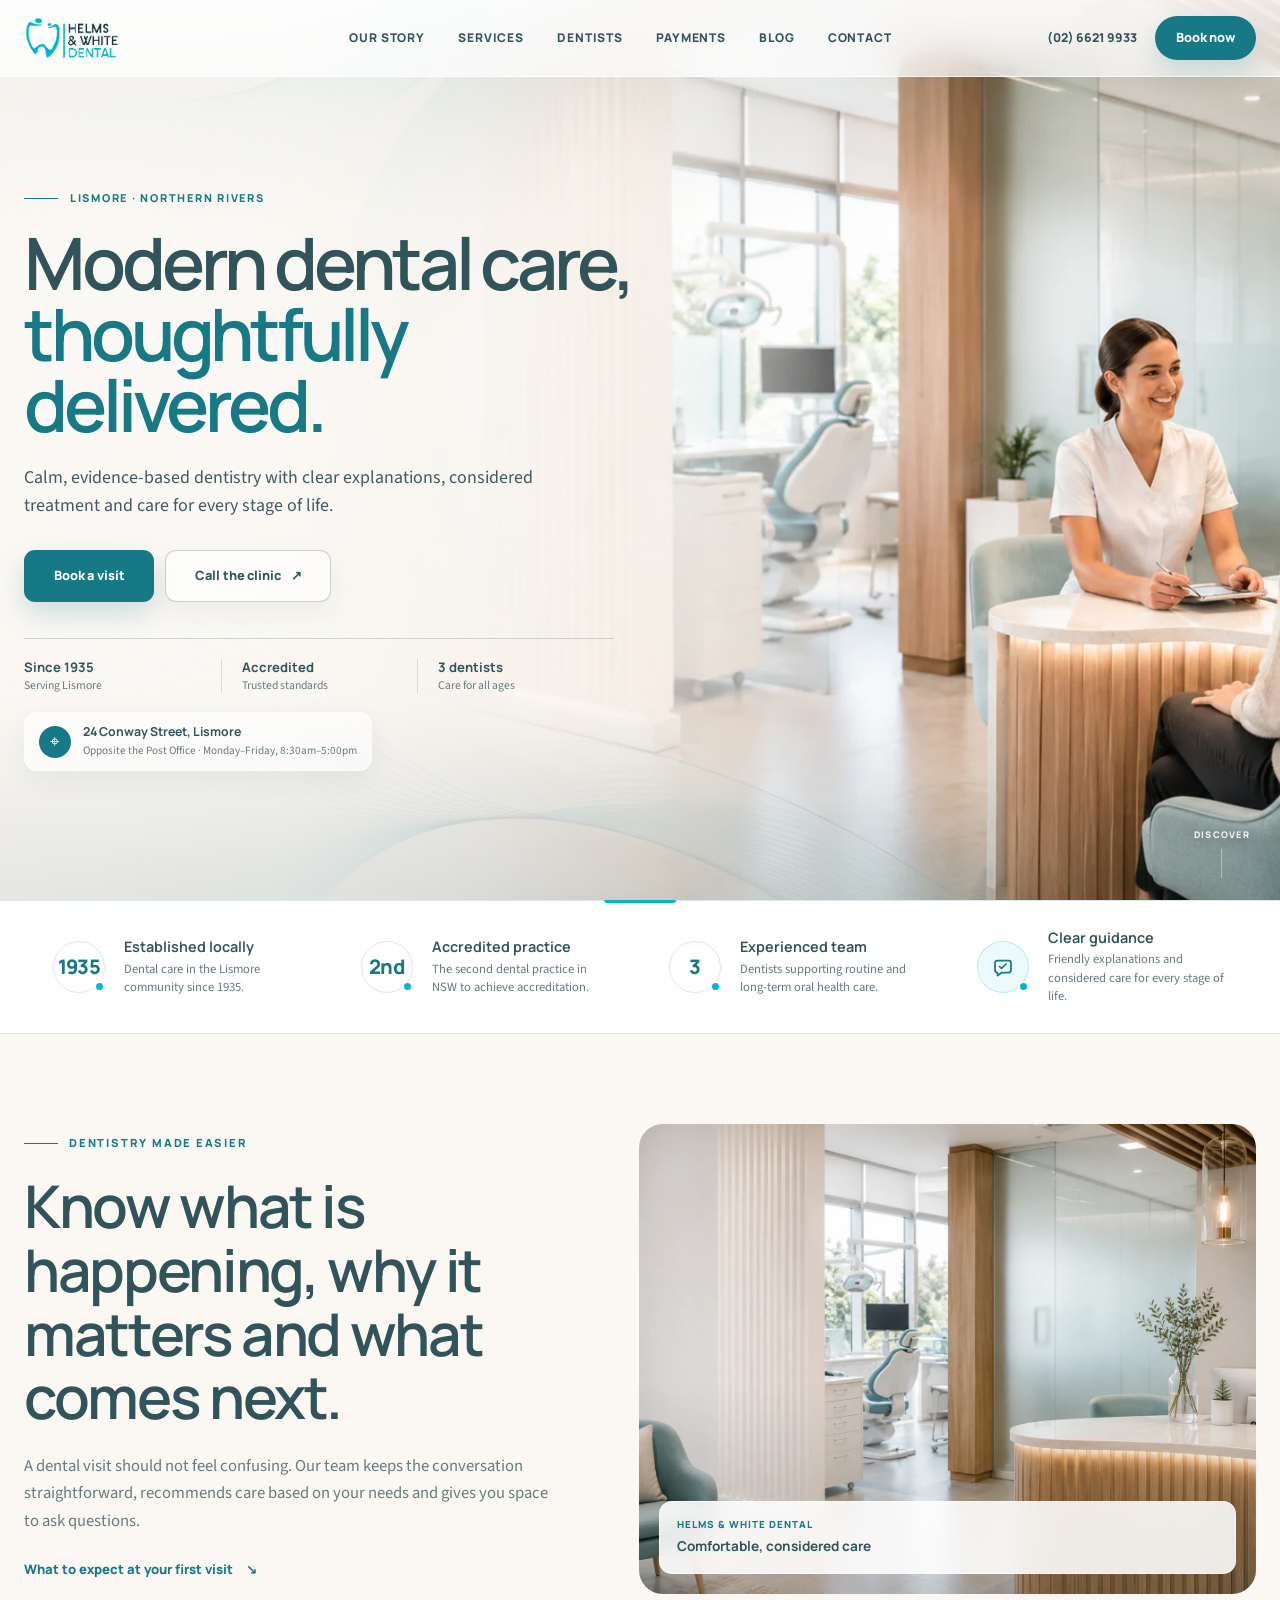
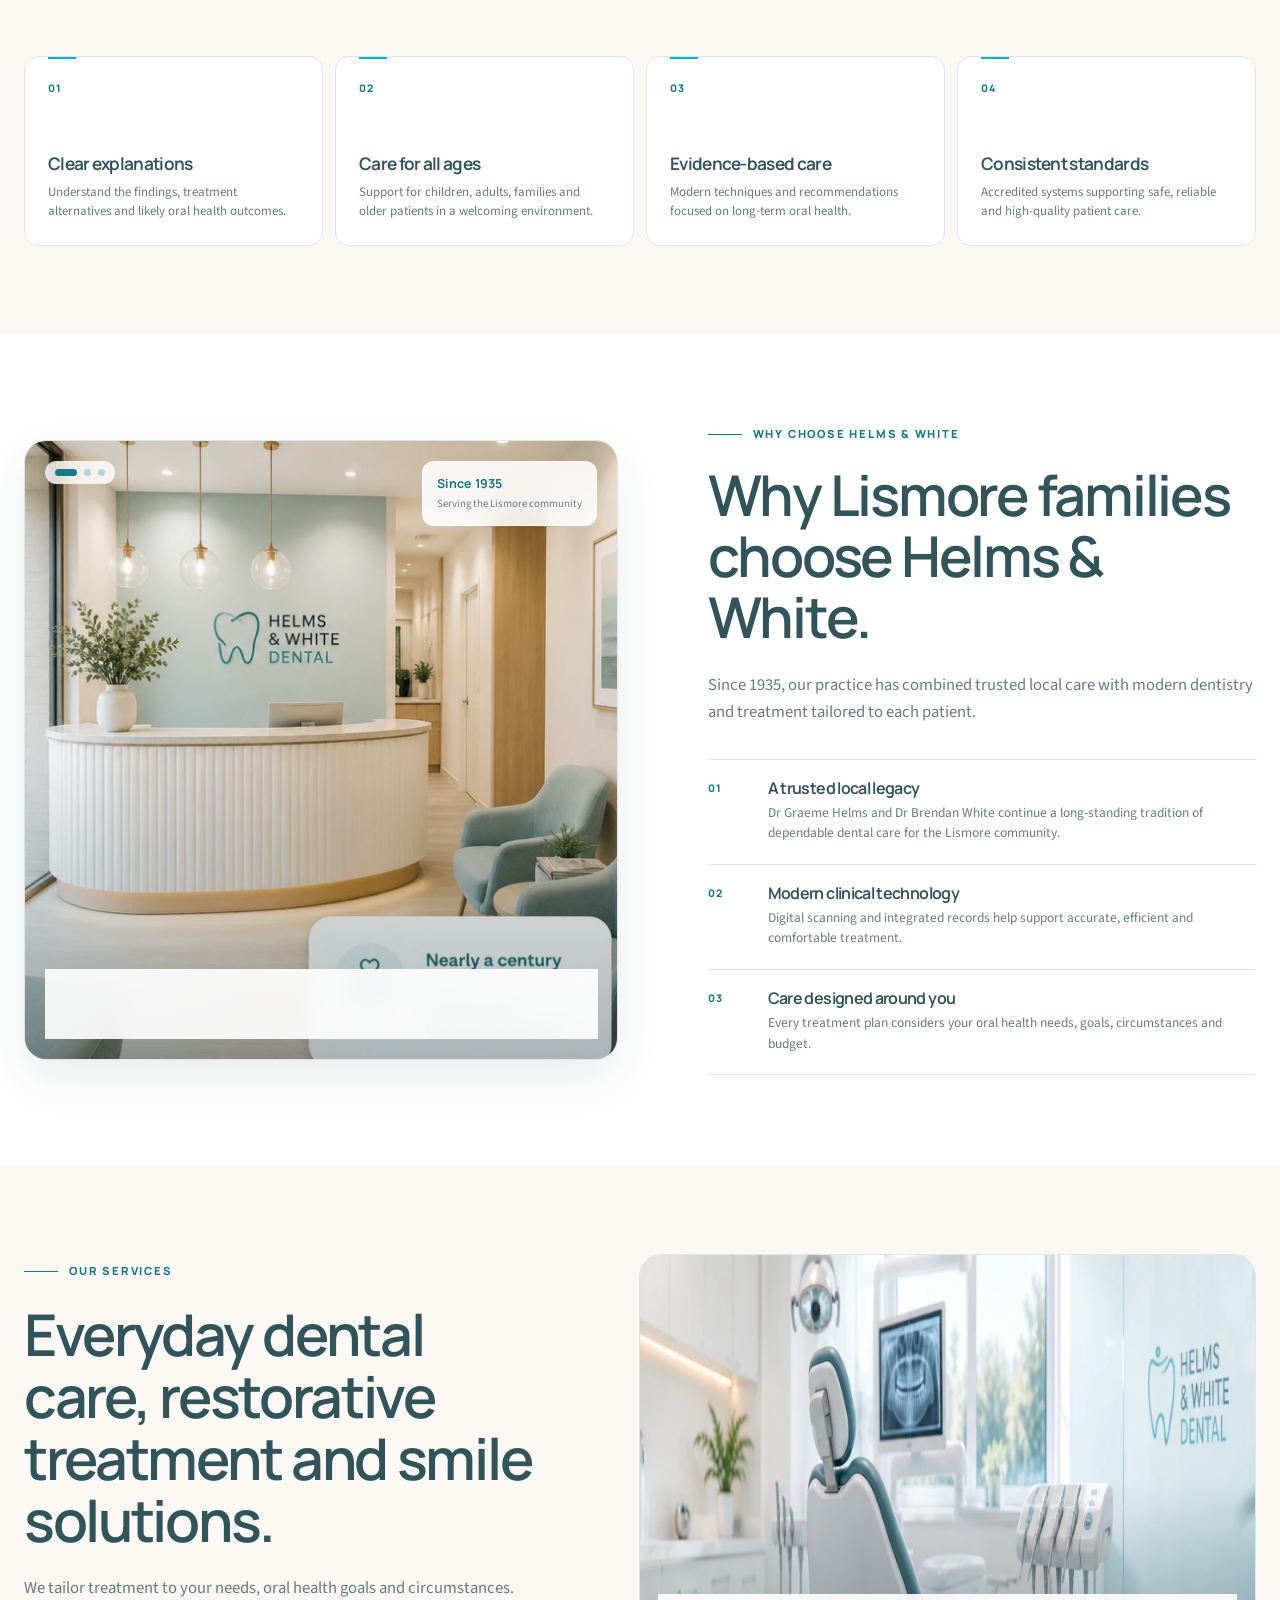
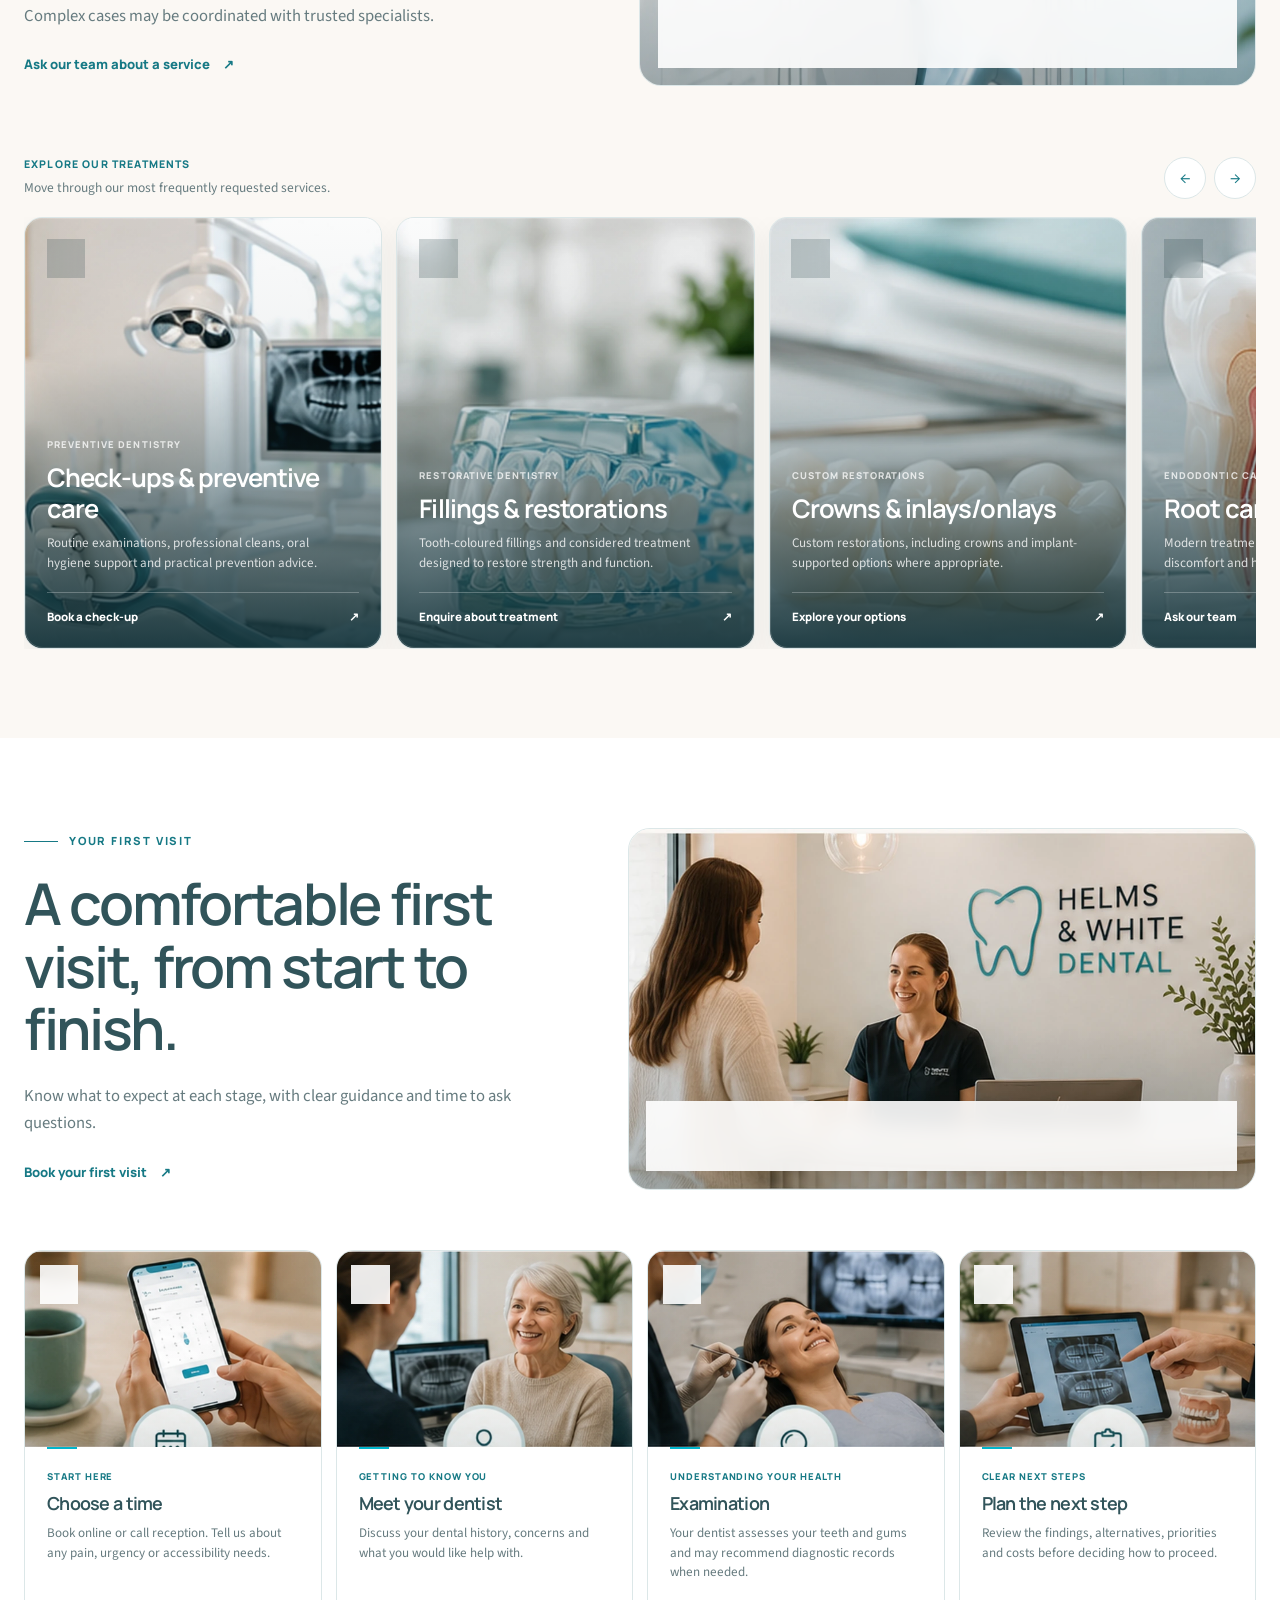
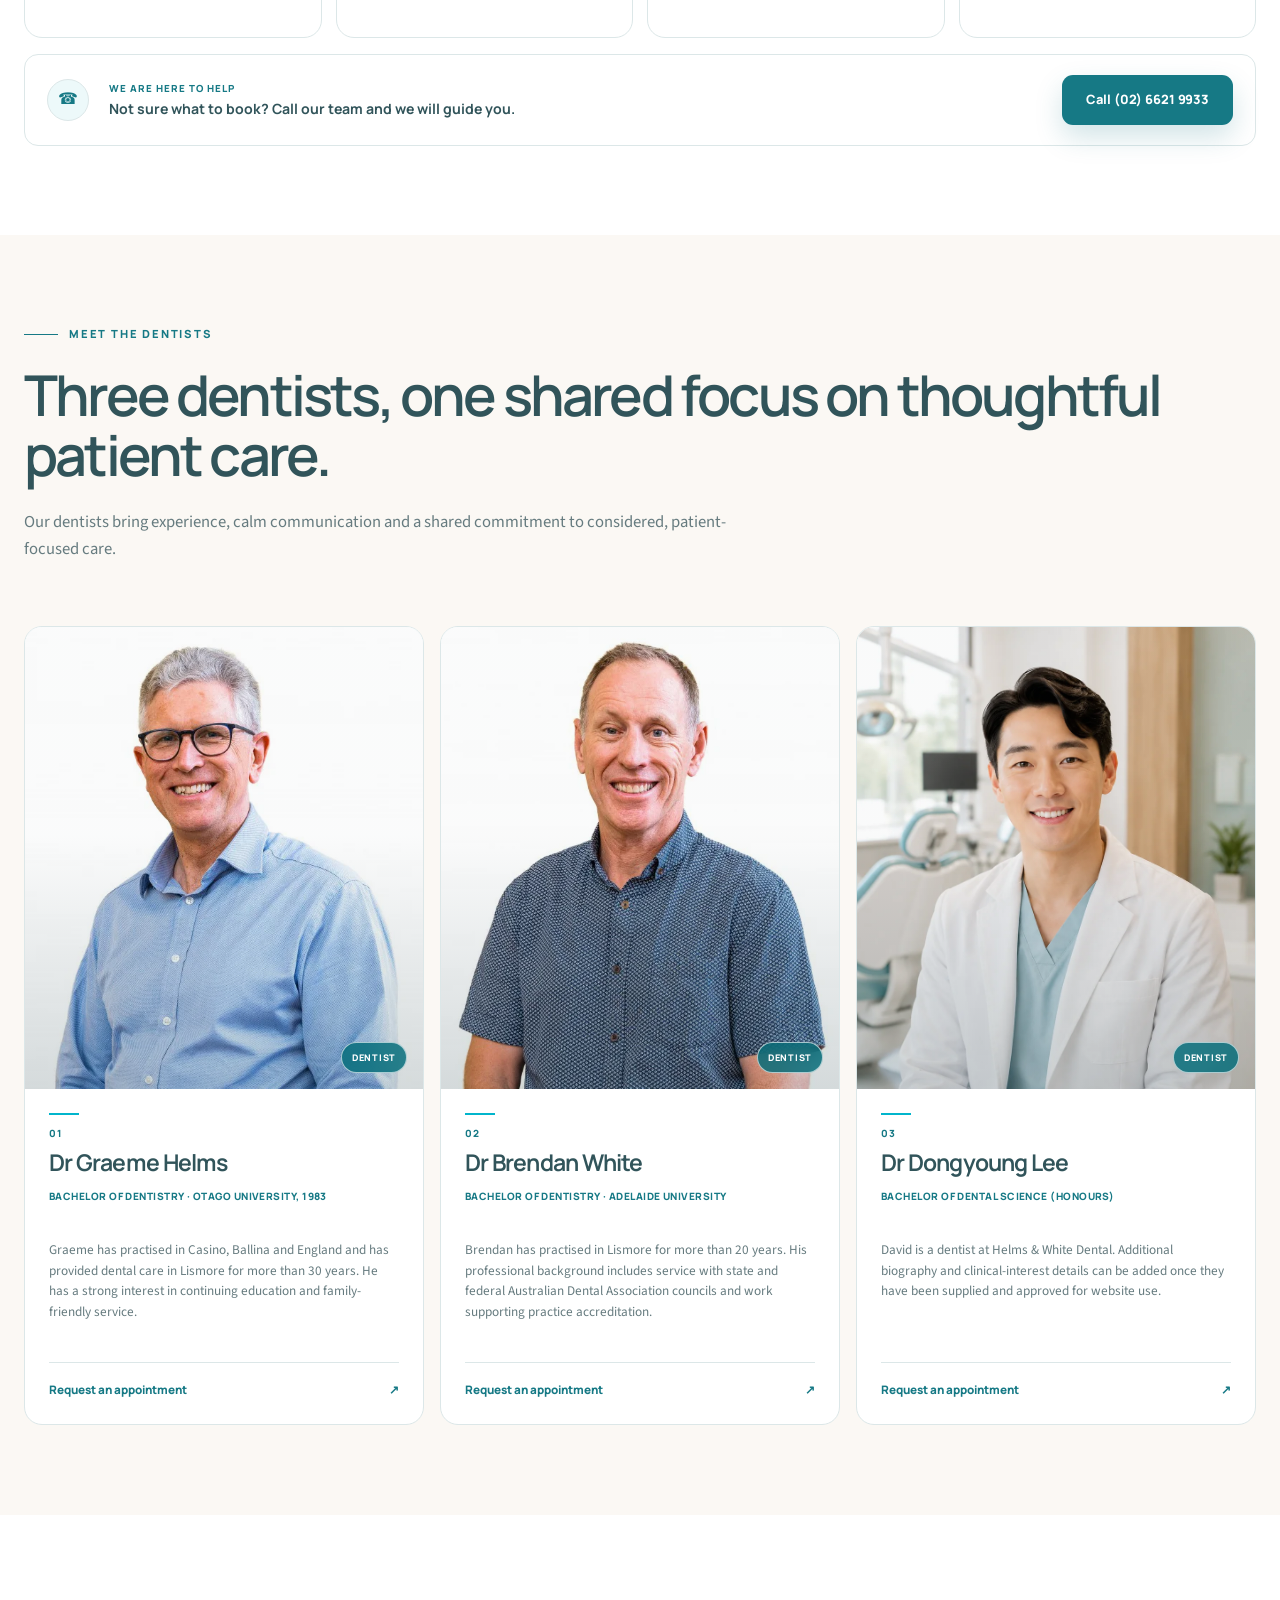
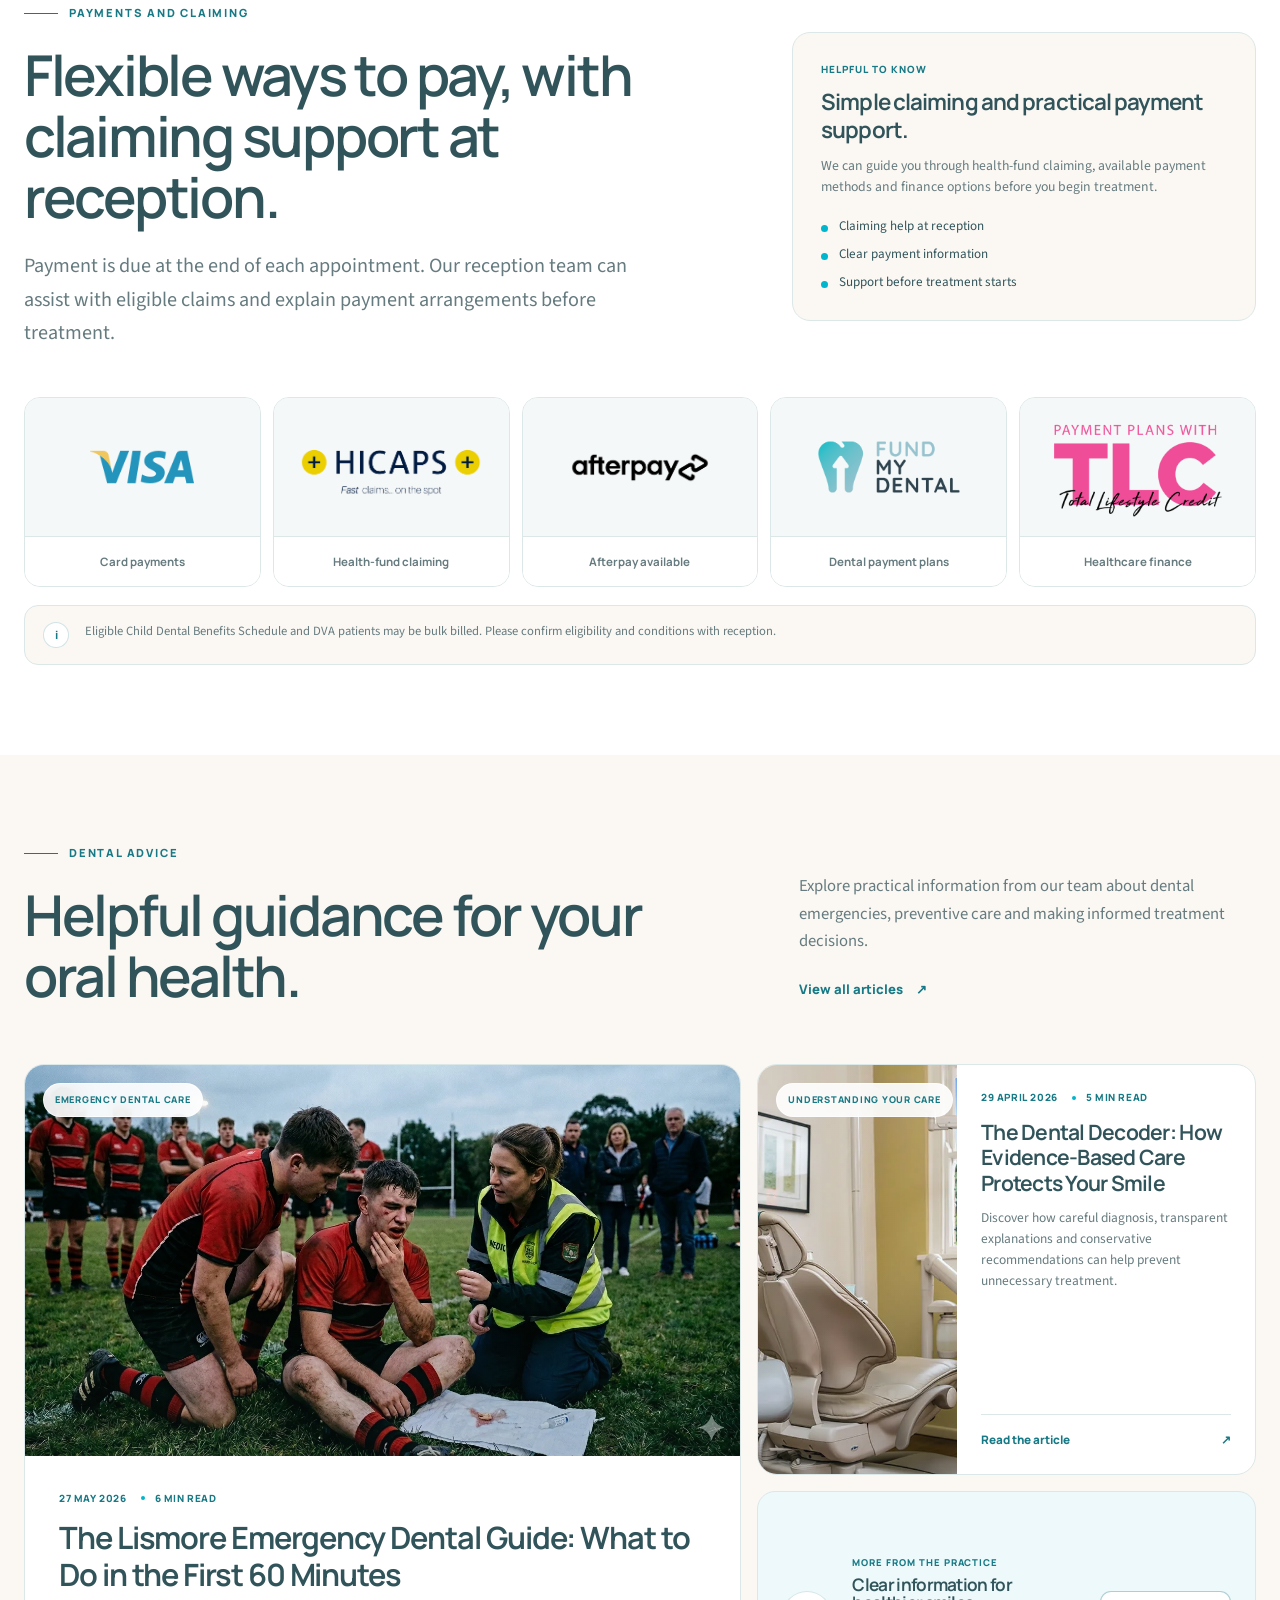
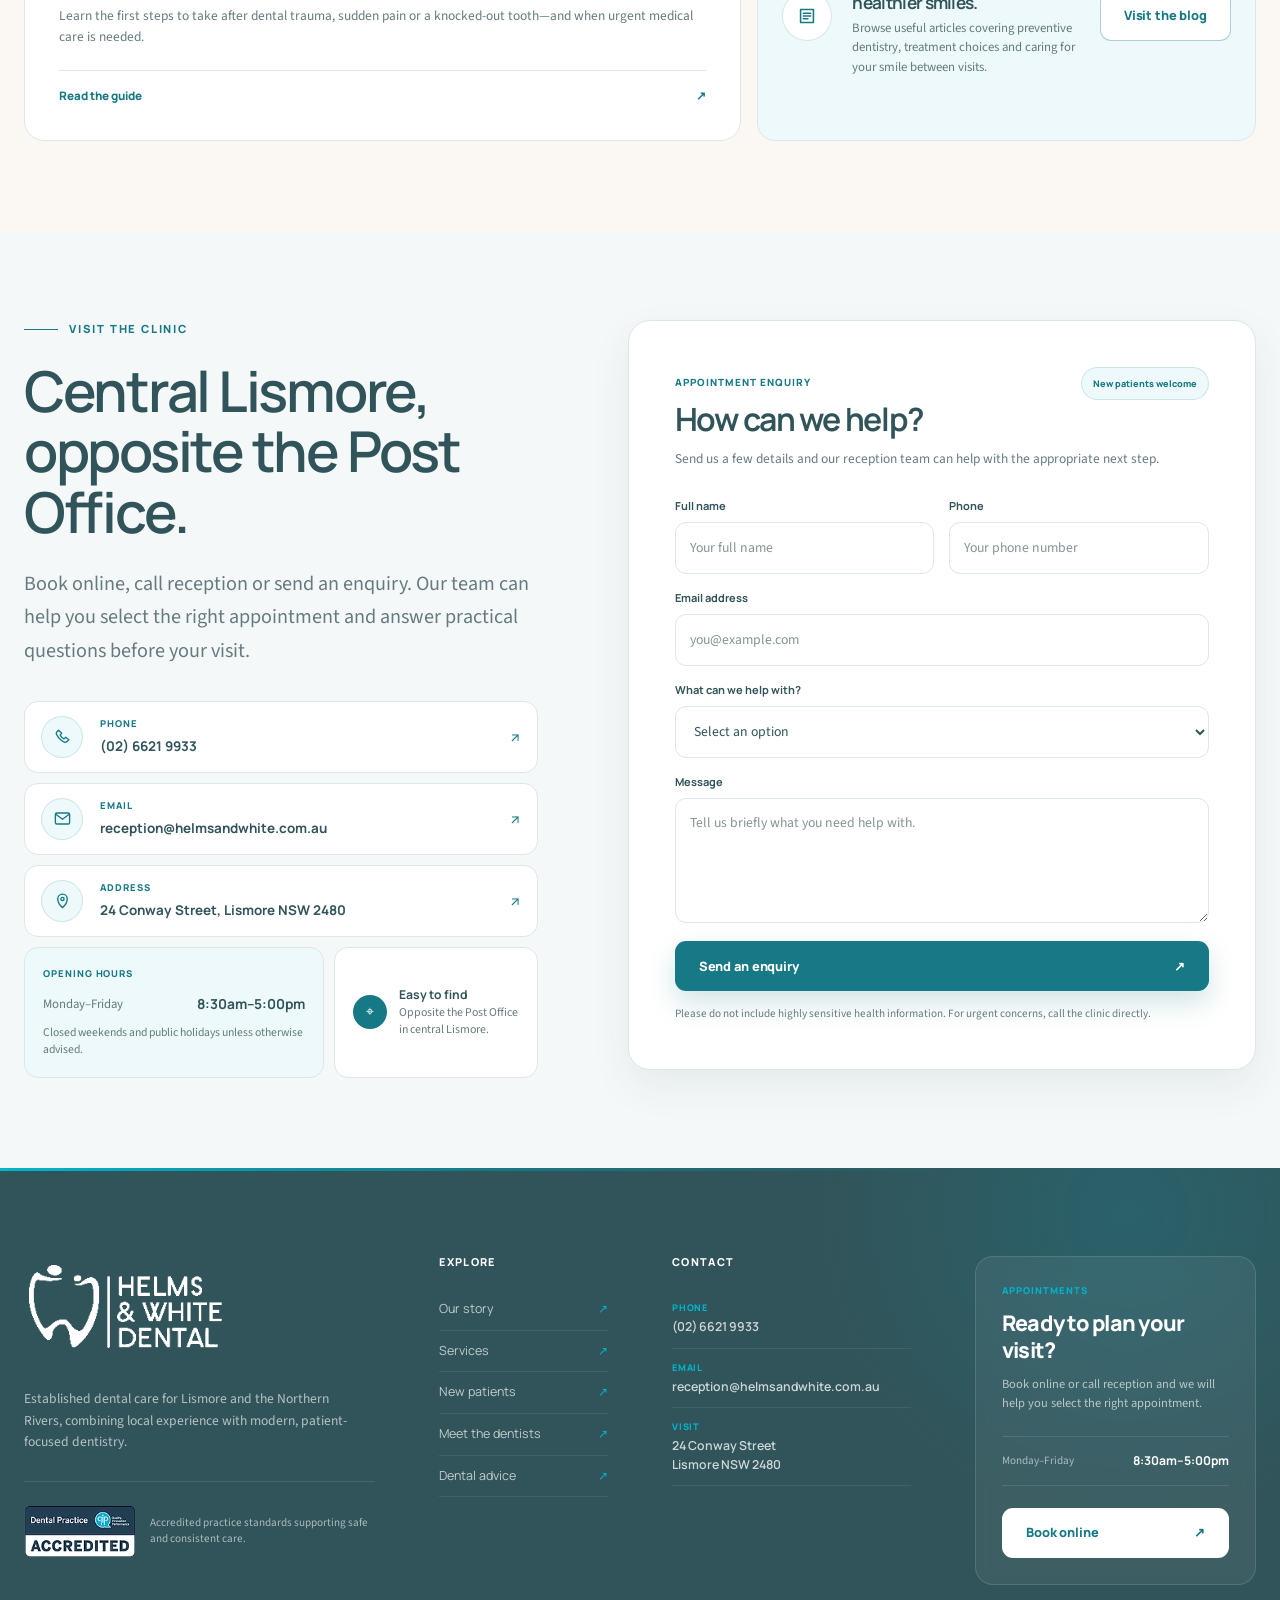
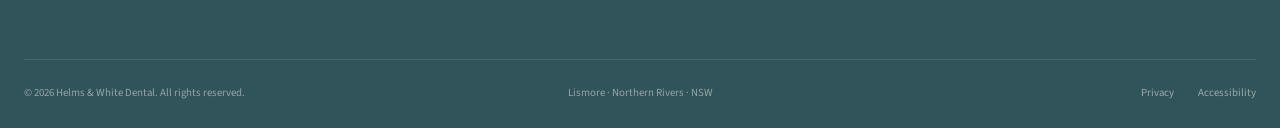
==== commit 5b17b738: "content: make our-story page" ====
--- a/index.html
+++ b/index.html
@@ -50,7 +50,7 @@
         <a
           aria-label="Helms &amp; White Dental home"
           class="site-header__brand"
-          href="#top"
+          href="index.html"
         >
           <img
             alt="Helms &amp; White Dental"
@@ -78,12 +78,12 @@
           data-js="site-nav"
           id="site-navigation"
         >
-          <a href="#our-story"> Our story </a>
-          <a href="#services"> Services </a>
-          <a href="#dentists"> Dentists </a>
-          <a href="#payments"> Payments </a>
-          <a href="#blog"> Blog </a>
-          <a href="#contact"> Contact </a>
+          <a href="pages/our-story.html"> Our story </a>
+          <a href="pages/services.html"> Services </a>
+          <a href="pages/dentists.html"> Dentists </a>
+          <a href="pages/payments.html"> Payments </a>
+          <a href="pages/blog.html"> Blog </a>
+          <a href="pages/contact.html"> Contact </a>
         </nav>
         <div class="site-header__actions">
           <a
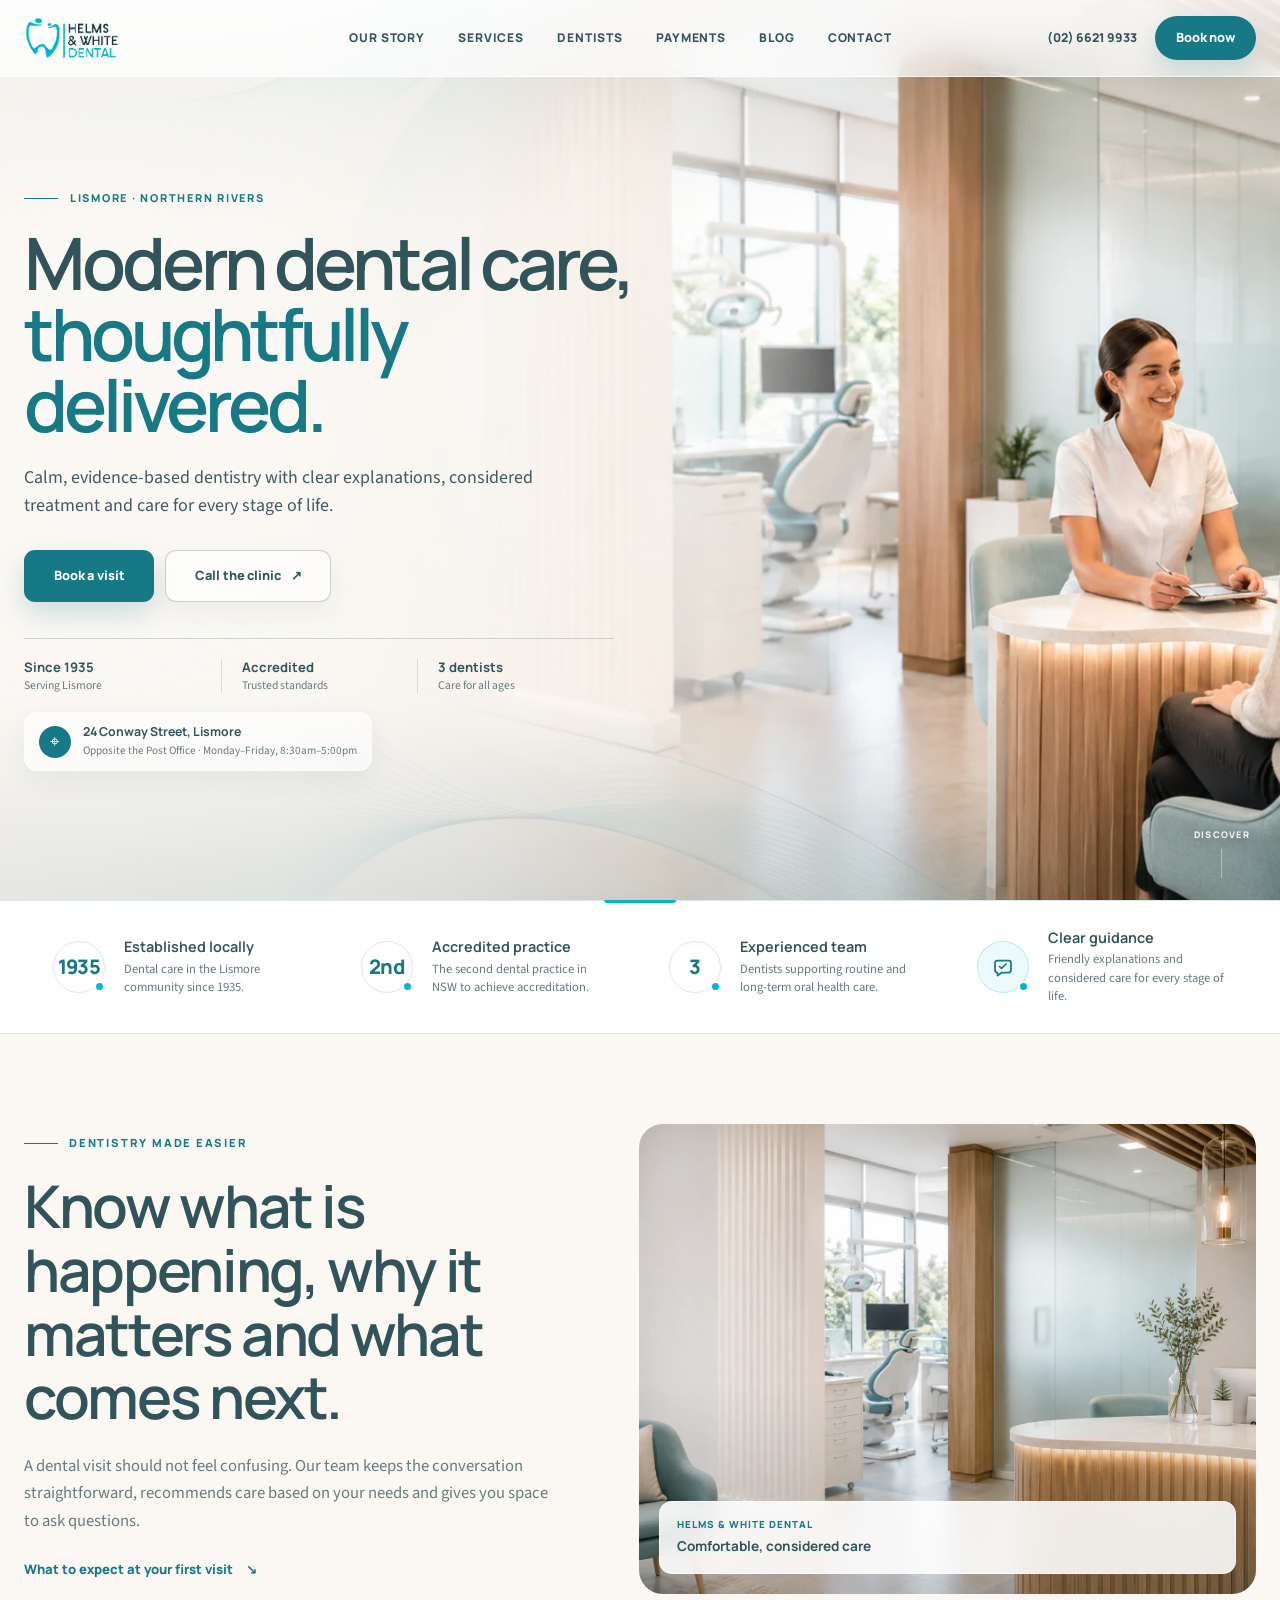
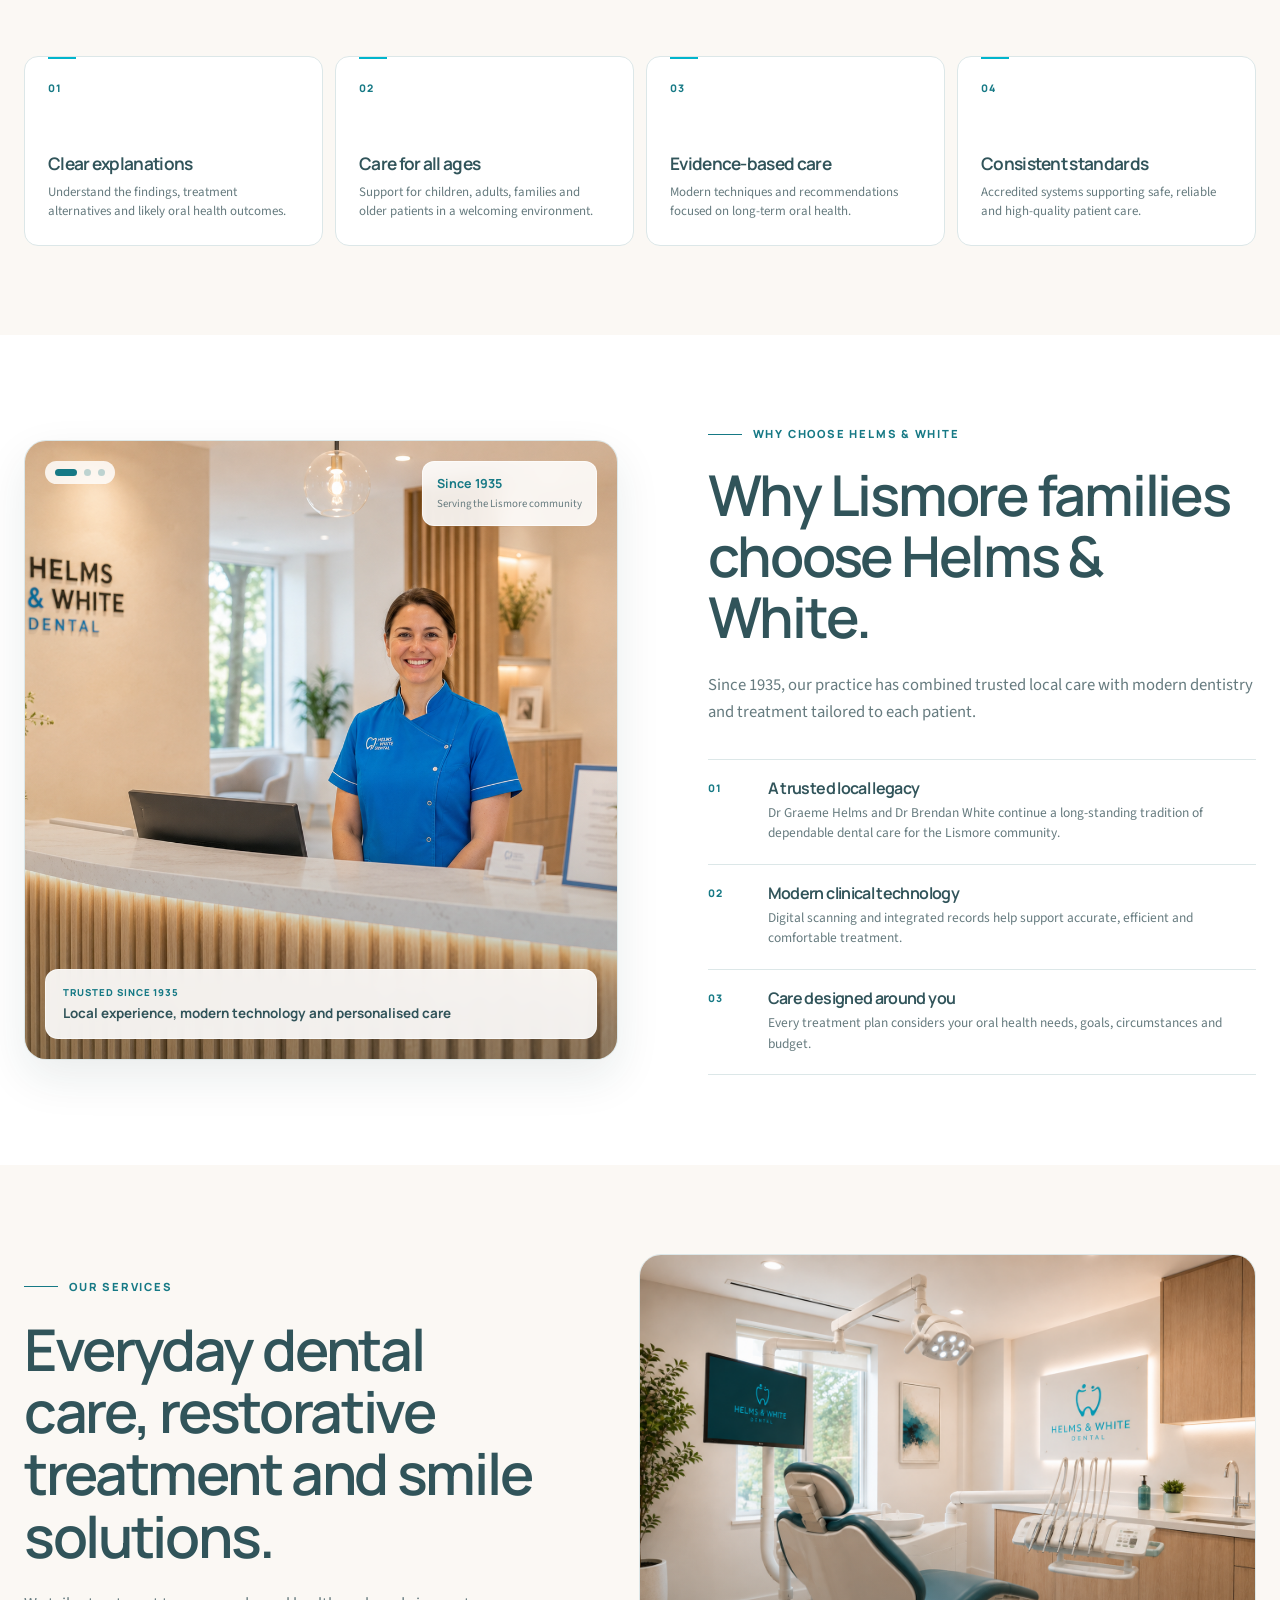
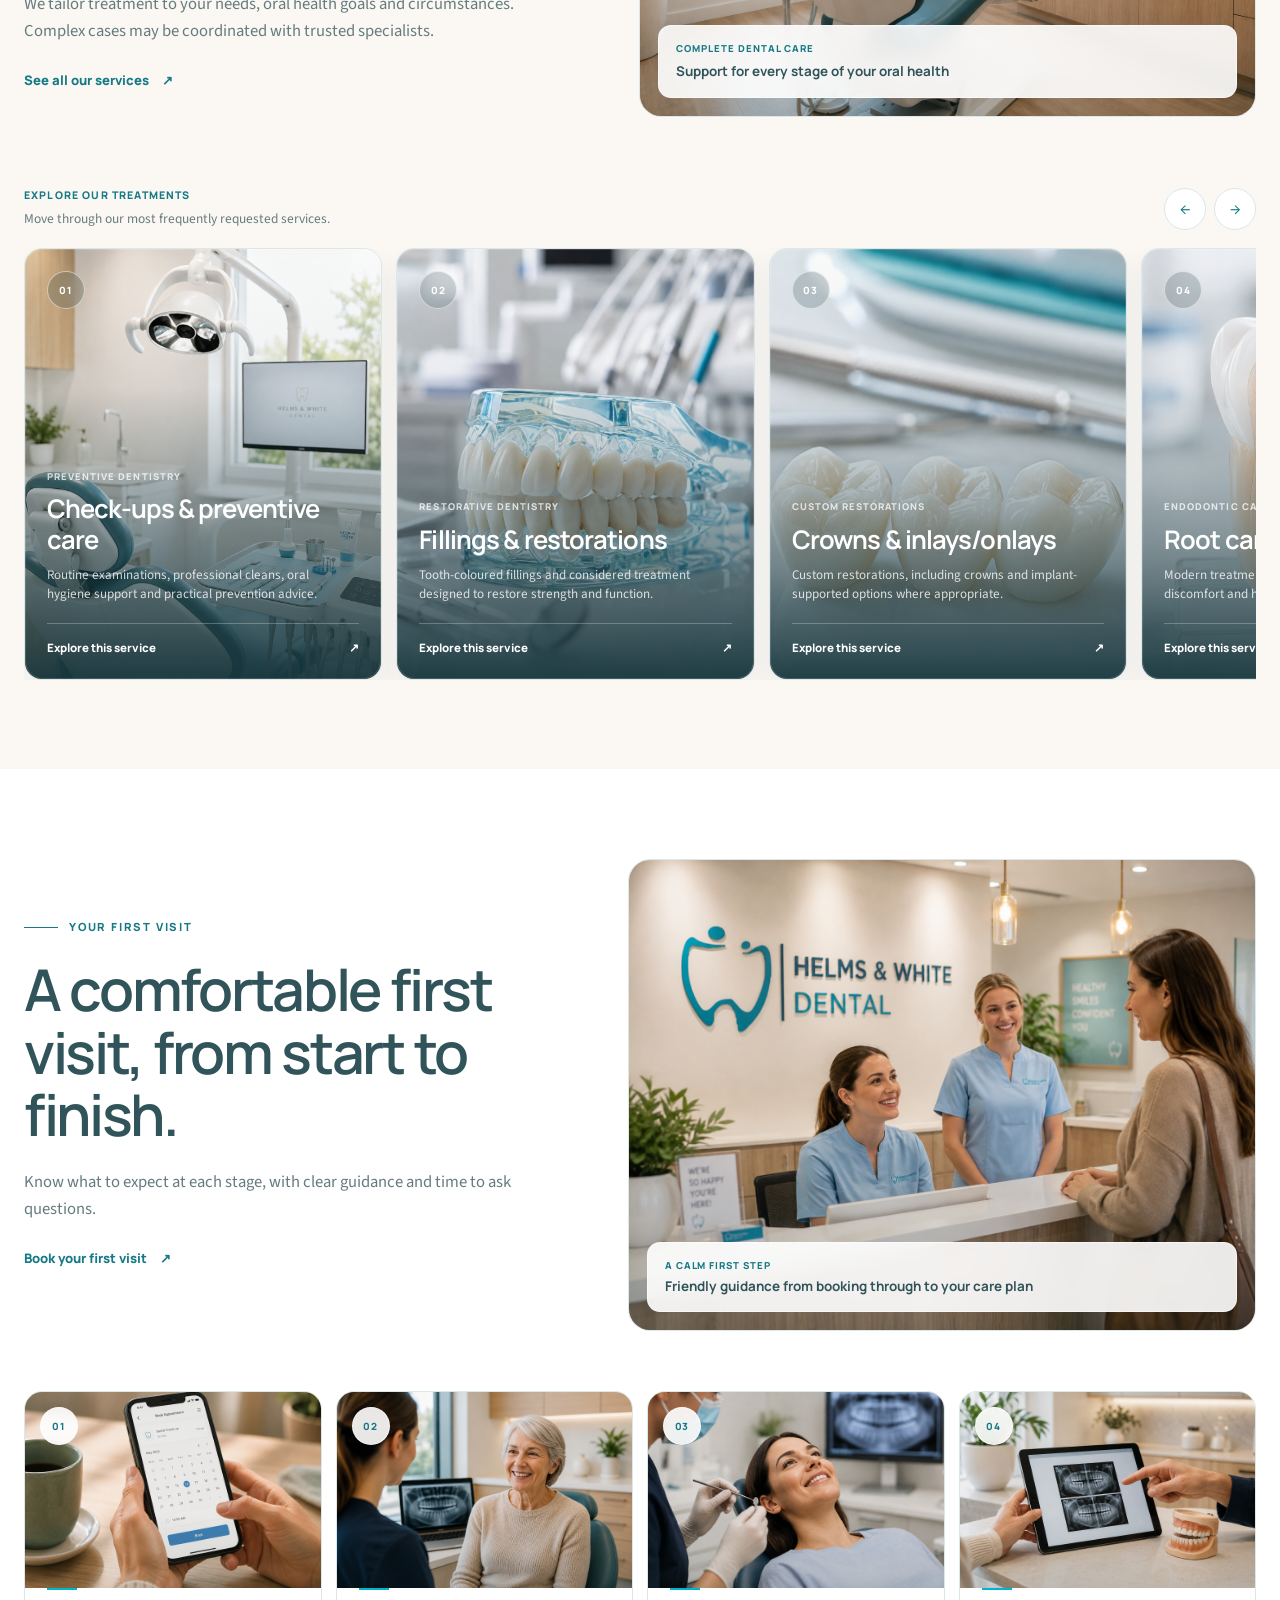
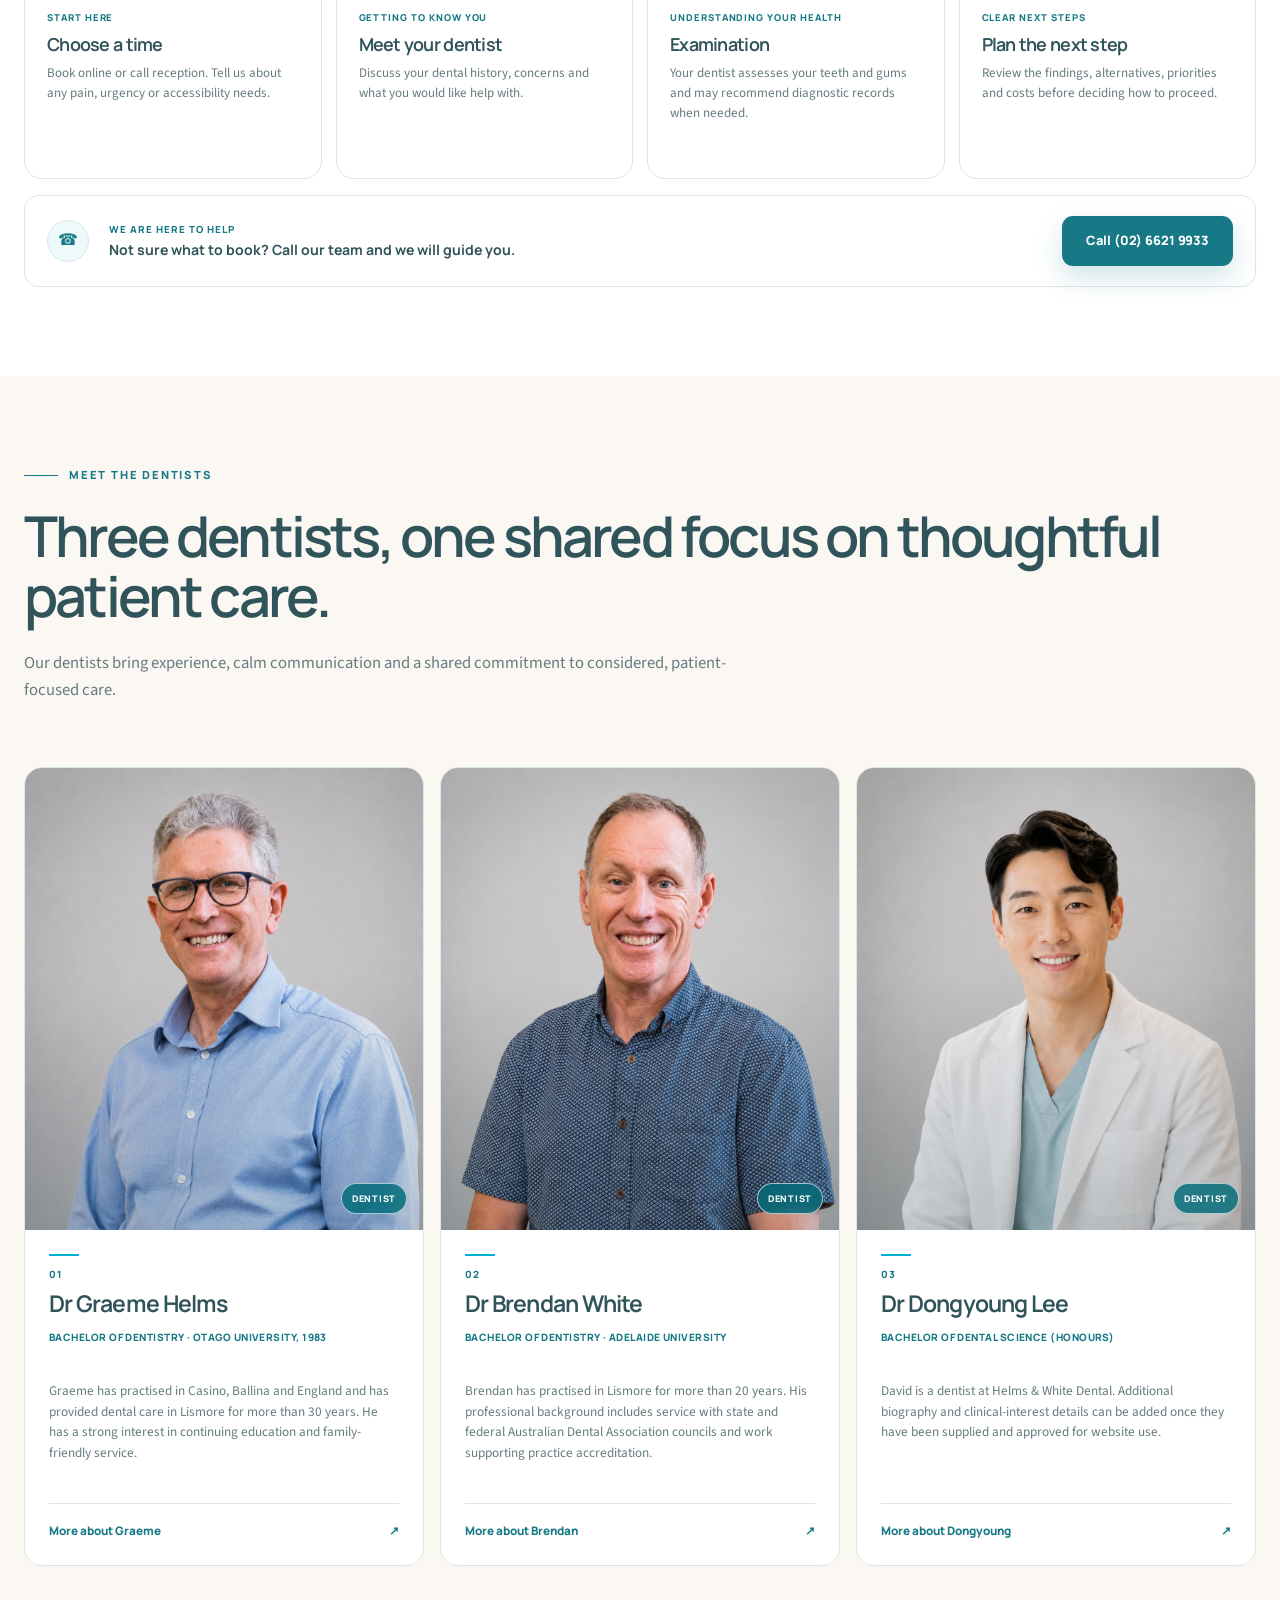
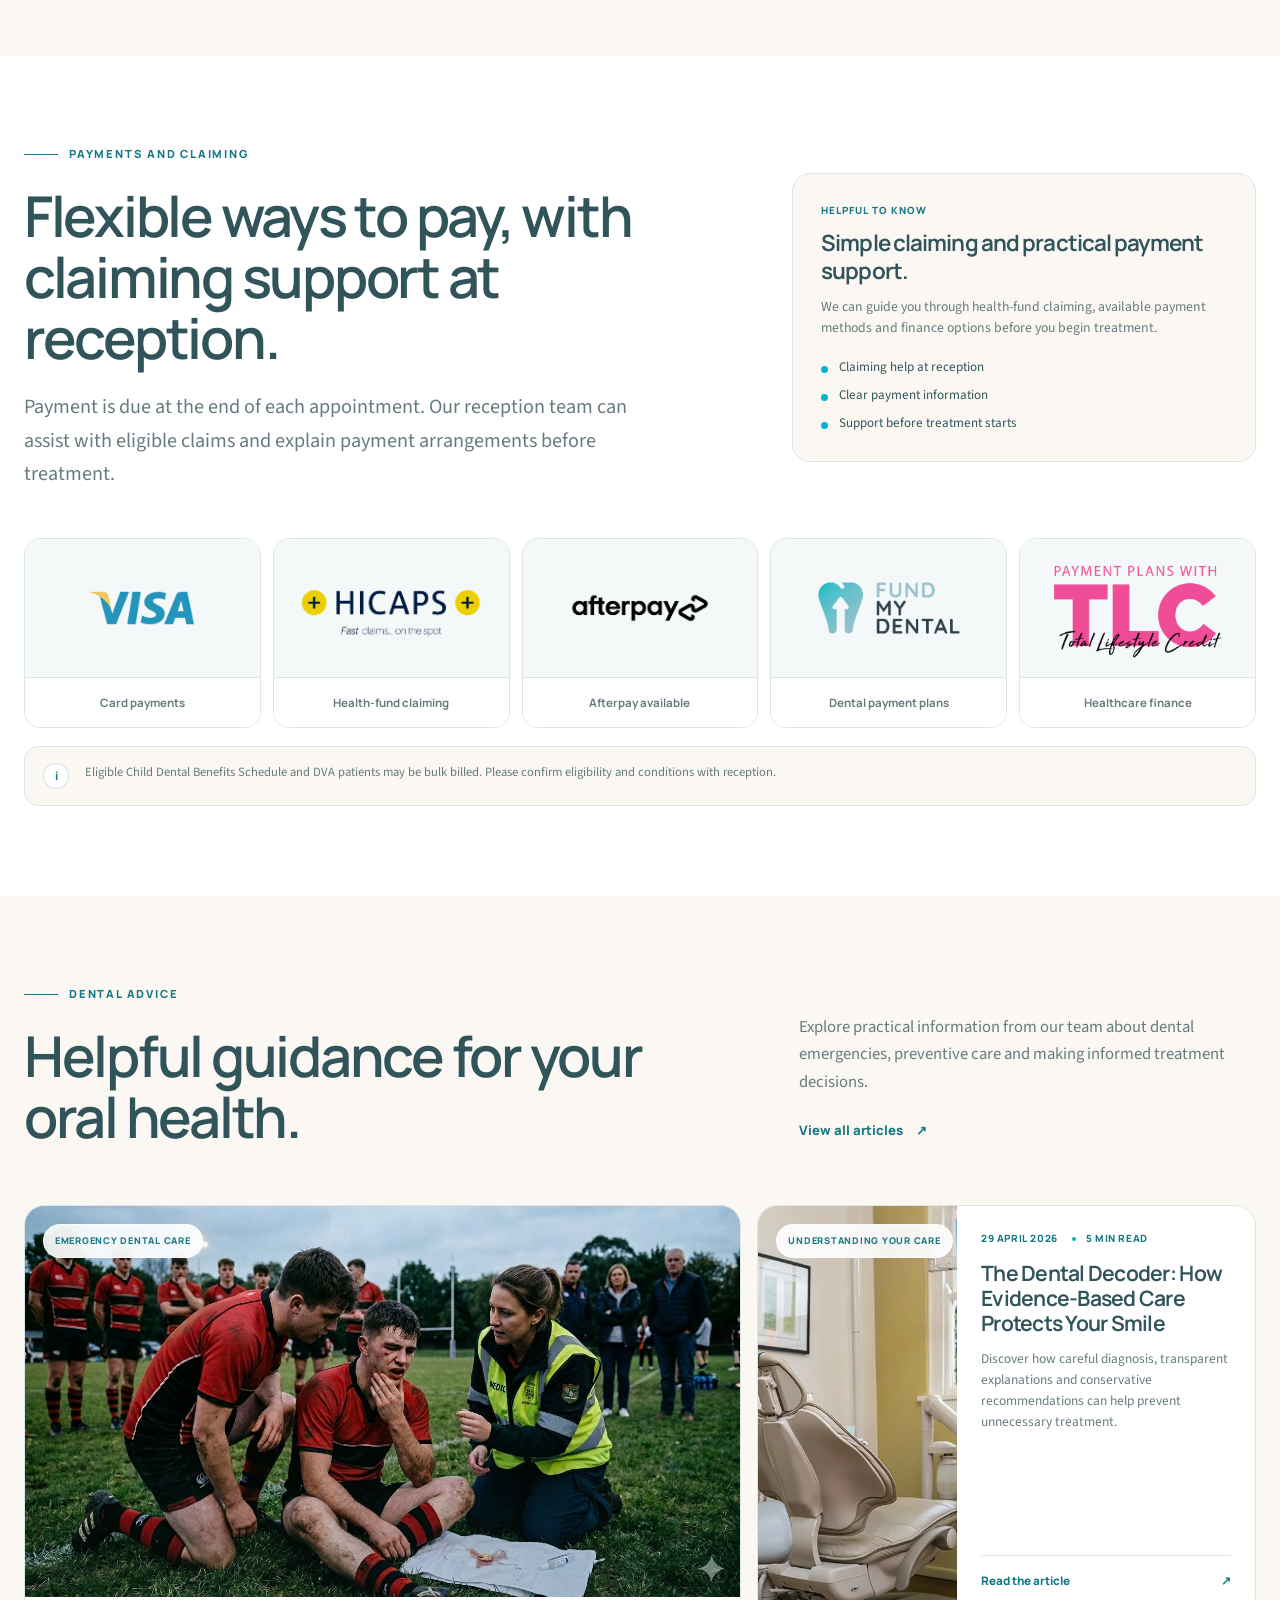
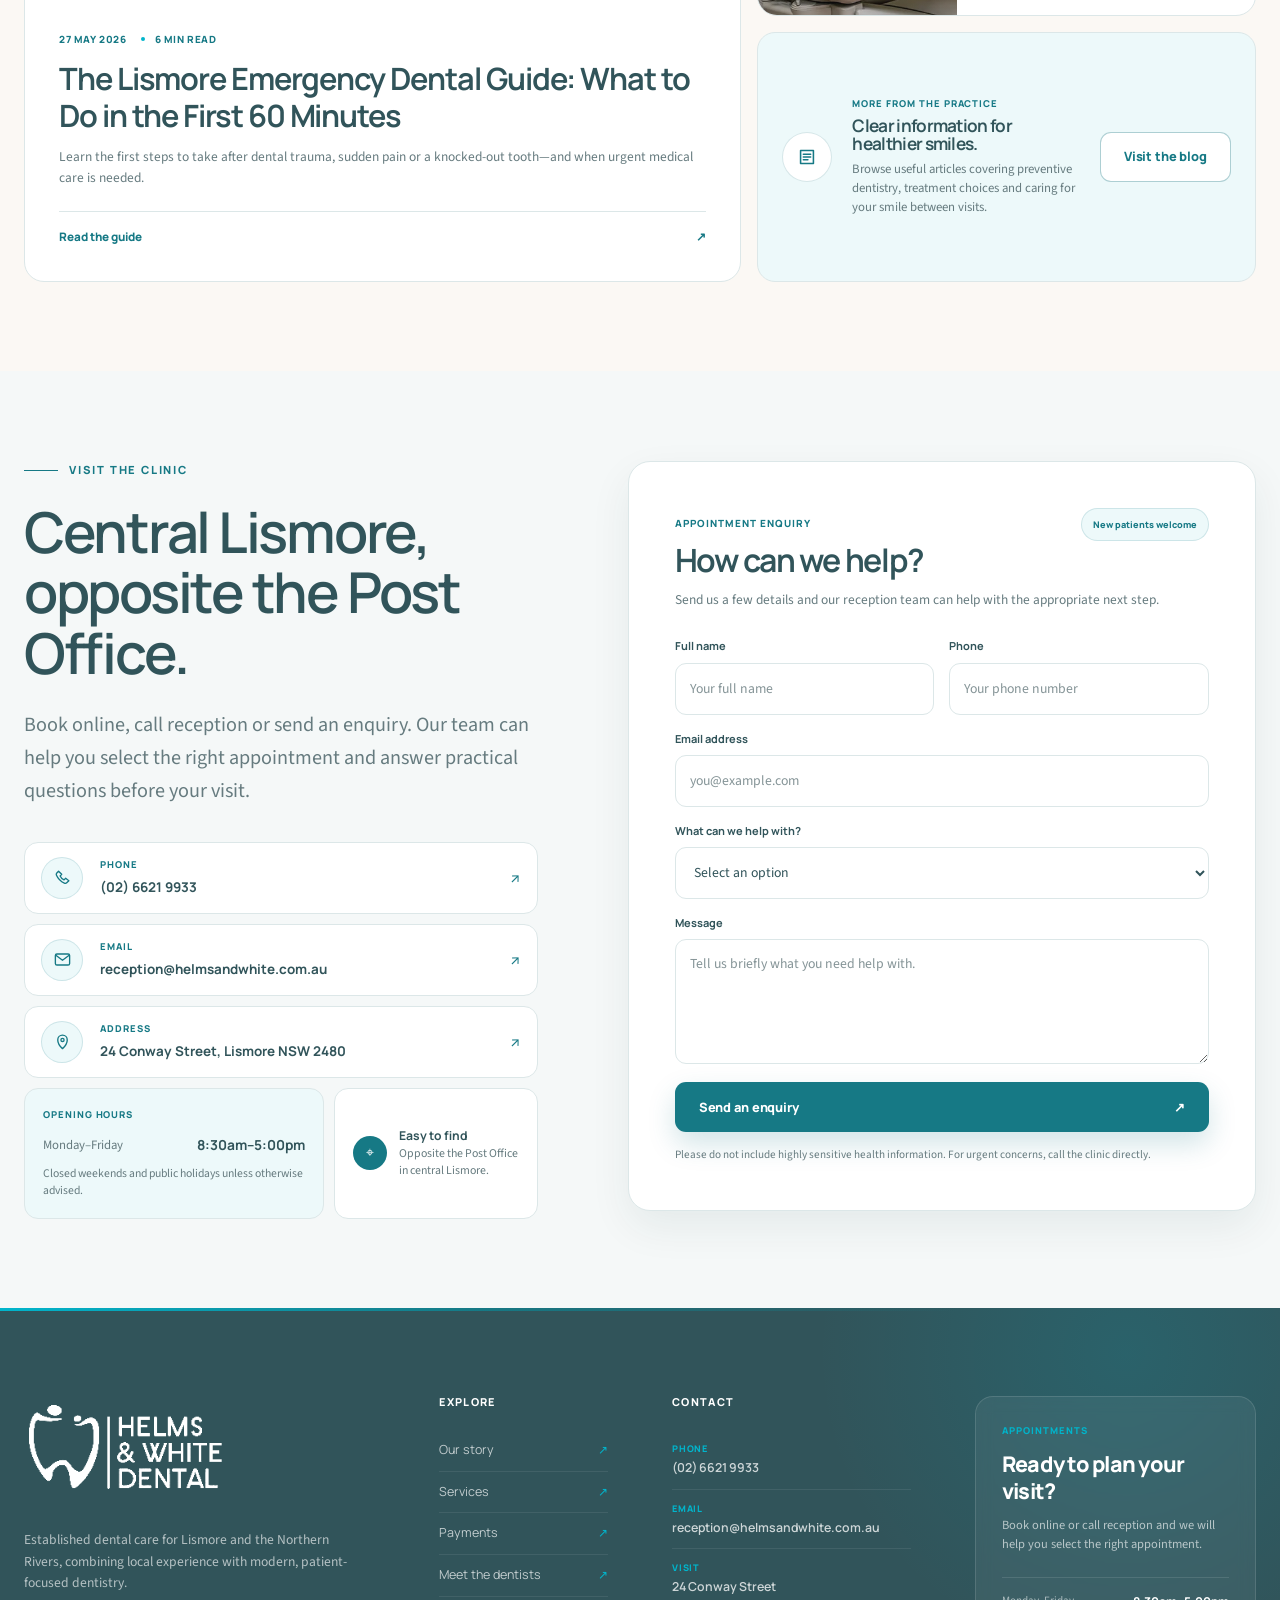
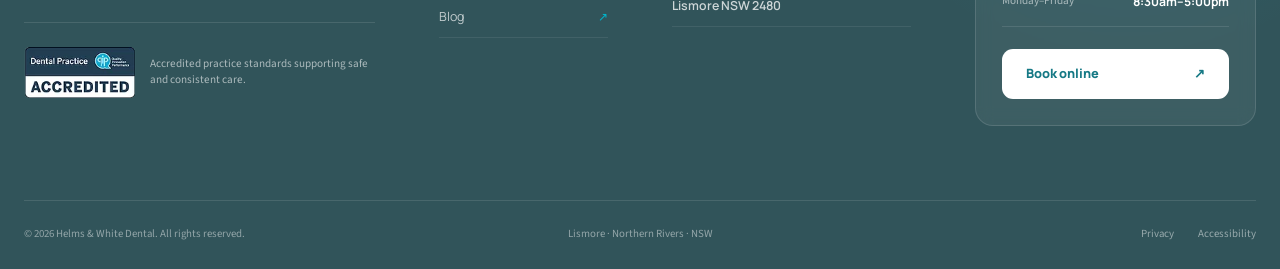
==== commit 57034221: "fix: correct CTA links and update website images" ====
--- a/index.html
+++ b/index.html
@@ -45,6 +45,7 @@
   </head>
   <body class="page-home">
     <a class="skip-link" href="#main-content"> Skip to main content </a>
+
     <header class="site-header" data-js="site-header">
       <div class="container site-header__inner">
         <a
@@ -95,13 +96,14 @@
           </a>
           <a
             class="button button--primary site-header__cta"
-            href="https://booking.au.hsone.app/soe/new?pid=AULHL01"
+            href="pages/booking.html"
           >
             Book now
           </a>
         </div>
       </div>
     </header>
+
     <main id="main-content">
       <section aria-labelledby="hero-title" class="hero" id="top">
         <div aria-hidden="true" class="hero__media" data-js="hero-media">
@@ -139,7 +141,7 @@
             <div class="hero__actions">
               <a
                 class="button button--primary button--large"
-                href="https://booking.au.hsone.app/soe/new?pid=AULHL01"
+                href="pages/booking.html"
               >
                 Book a visit
               </a>
@@ -165,15 +167,23 @@
                 <span> Care for all ages </span>
               </div>
             </div>
-            <div class="hero__location">
-              <span aria-hidden="true"> ⌖ </span>
+            <a
+              class="hero__location"
+              href="https://www.google.com/maps/search/?api=1&query=24+Conway+Street+Lismore+NSW+2480"
+              target="_blank"
+              rel="noopener noreferrer"
+              aria-label="Open Helms and White Dental location in Google Maps"
+            >
+              <span aria-hidden="true">⌖</span>
+
               <p>
-                <strong> 24 Conway Street, Lismore </strong>
+                <strong>24 Conway Street, Lismore</strong>
+
                 <small>
                   Opposite the Post Office · Monday–Friday, 8:30am–5:00pm
                 </small>
               </p>
-            </div>
+            </a>
           </div>
         </div>
         <a aria-label="Scroll to learn more" class="hero__scroll" href="#about">
@@ -181,6 +191,7 @@
           <i aria-hidden="true"> </i>
         </a>
       </section>
+
       <section aria-label="Practice highlights" class="trust-strip">
         <div class="container trust-strip__grid">
           <article>
@@ -233,6 +244,7 @@
           </article>
         </div>
       </section>
+      
       <section class="section intro" id="about">
         <div class="container intro__top">
           <div class="intro__content">
@@ -307,6 +319,7 @@
           </article>
         </div>
       </section>
+
       <section class="section story" id="our-story">
         <div class="container story__grid">
           <figure
@@ -321,7 +334,7 @@
                 class="story__slide is-active"
                 data-story-slide=""
                 height="1400"
-                src="assets/images/home/story/reception.webp"
+                src="assets/images/home/story/reception.png"
                 width="1200"
               />
               <img
@@ -332,7 +345,7 @@
                 decoding="async"
                 height="1400"
                 loading="lazy"
-                src="assets/images/home/story/consultation.webp"
+                src="assets/images/home/story/consultation.png"
                 width="1200"
               />
               <img
@@ -343,7 +356,7 @@
                 decoding="async"
                 height="1400"
                 loading="lazy"
-                src="assets/images/home/story/treatment-room.webp"
+                src="assets/images/home/story/treatment-room.png"
                 width="1200"
               />
             </div>
@@ -428,6 +441,7 @@
           </div>
         </div>
       </section>
+
       <section class="section services" id="services">
         <div class="container">
           <div class="services__top">
@@ -444,8 +458,8 @@
                 circumstances. Complex cases may be coordinated with trusted
                 specialists.
               </p>
-              <a class="text-link" href="#contact">
-                Ask our team about a service
+              <a class="text-link" href="pages/services.html">
+                See all our services
                 <span aria-hidden="true"> ↗ </span>
               </a>
             </div>
@@ -454,7 +468,7 @@
                 alt="Modern treatment room at Helms and White Dental"
                 decoding="async"
                 height="1000"
-                src="assets/images/home/services/services-overview.webp"
+                src="assets/images/home/services/services-overview.png"
                 width="1500"
               />
               <figcaption>
@@ -463,6 +477,7 @@
               </figcaption>
             </figure>
           </div>
+
           <div class="services-carousel">
             <div class="services-carousel__header">
               <div>
@@ -510,12 +525,12 @@
                     decoding="async"
                     height="1200"
                     loading="lazy"
-                    src="assets/images/home/services/preventive-care.webp"
+                    src="assets/images/home/services/preventive-care.png"
                     width="960"
                   />
                   <a
                     class="service-slide__link"
-                    href="https://booking.au.hsone.app/soe/new?pid=AULHL01"
+                    href="pages/services.html#preventive-care"
                   >
                     <span class="service-slide__index"> 01 </span>
                     <div class="service-slide__content">
@@ -528,7 +543,7 @@
                         support and practical prevention advice.
                       </p>
                       <span class="service-slide__action">
-                        Book a check-up
+                        Explore this service
                         <i aria-hidden="true"> ↗ </i>
                       </span>
                     </div>
@@ -542,10 +557,10 @@
                     decoding="async"
                     height="1200"
                     loading="lazy"
-                    src="assets/images/home/services/restorations.webp"
+                    src="assets/images/home/services/restorations.png"
                     width="960"
                   />
-                  <a class="service-slide__link" href="#contact">
+                  <a class="service-slide__link" href="pages/services.html#restorative-treatment">
                     <span class="service-slide__index"> 02 </span>
                     <div class="service-slide__content">
                       <span class="service-slide__category">
@@ -557,7 +572,7 @@
                         designed to restore strength and function.
                       </p>
                       <span class="service-slide__action">
-                        Enquire about treatment
+                        Explore this service
                         <i aria-hidden="true"> ↗ </i>
                       </span>
                     </div>
@@ -571,10 +586,10 @@
                     decoding="async"
                     height="1200"
                     loading="lazy"
-                    src="assets/images/home/services/crowns-and-inlays.webp"
+                    src="assets/images/home/services/crowns-and-inlays.png"
                     width="960"
                   />
-                  <a class="service-slide__link" href="#contact">
+                  <a class="service-slide__link" href="pages/services.html#crowns-and-inlays">
                     <span class="service-slide__index"> 03 </span>
                     <div class="service-slide__content">
                       <span class="service-slide__category">
@@ -586,7 +601,7 @@
                         implant-supported options where appropriate.
                       </p>
                       <span class="service-slide__action">
-                        Explore your options
+                        Explore this service
                         <i aria-hidden="true"> ↗ </i>
                       </span>
                     </div>
@@ -600,10 +615,10 @@
                     decoding="async"
                     height="1200"
                     loading="lazy"
-                    src="assets/images/home/services/root-canal.webp"
+                    src="assets/images/home/services/root-canal.png"
                     width="960"
                   />
-                  <a class="service-slide__link" href="#contact">
+                  <a class="service-slide__link" href="pages/services.html#root-canal-treatment">
                     <span class="service-slide__index"> 04 </span>
                     <div class="service-slide__content">
                       <span class="service-slide__category">
@@ -615,7 +630,7 @@
                         discomfort and help preserve natural teeth.
                       </p>
                       <span class="service-slide__action">
-                        Ask our team
+                        Explore this service
                         <i aria-hidden="true"> ↗ </i>
                       </span>
                     </div>
@@ -629,10 +644,10 @@
                     decoding="async"
                     height="1200"
                     loading="lazy"
-                    src="assets/images/home/services/cosmetic-dentistry.webp"
+                    src="assets/images/home/services/cosmetic-dentistry.png"
                     width="960"
                   />
-                  <a class="service-slide__link" href="#contact">
+                  <a class="service-slide__link" href="pages/services.html#cosmetic-dentistry">
                     <span class="service-slide__index"> 05 </span>
                     <div class="service-slide__content">
                       <span class="service-slide__category">
@@ -644,7 +659,7 @@
                         designed around a natural-looking result.
                       </p>
                       <span class="service-slide__action">
-                        Discuss your smile
+                        Explore this service
                         <i aria-hidden="true"> ↗ </i>
                       </span>
                     </div>
@@ -658,10 +673,10 @@
                     decoding="async"
                     height="1200"
                     loading="lazy"
-                    src="assets/images/home/services/extractions-and-referrals.webp"
+                    src="assets/images/home/services/extractions-and-referrals.png"
                     width="960"
                   />
-                  <a class="service-slide__link" href="#contact">
+                  <a class="service-slide__link" href="pages/services.html#extractions-and-referrals">
                     <span class="service-slide__index"> 06 </span>
                     <div class="service-slide__content">
                       <span class="service-slide__category">
@@ -673,7 +688,7 @@
                         complex surgical, gum or orthodontic care.
                       </p>
                       <span class="service-slide__action">
-                        Contact reception
+                        Explore this service
                         <i aria-hidden="true"> ↗ </i>
                       </span>
                     </div>
@@ -684,6 +699,7 @@
           </div>
         </div>
       </section>
+
       <section class="section first-visit" id="new-patients">
         <div class="container">
           <div class="first-visit__top">
@@ -699,7 +715,7 @@
               </p>
               <a
                 class="text-link"
-                href="https://booking.au.hsone.app/soe/new?pid=AULHL01"
+                href="pages/booking.html"
               >
                 Book your first visit
                 <span aria-hidden="true"> ↗ </span>
@@ -711,7 +727,7 @@
                 decoding="async"
                 height="627"
                 loading="lazy"
-                src="assets/images/home/first-visit/first-visit-overview.webp"
+                src="assets/images/home/first-visit/first-visit-overview.png"
                 width="1400"
               />
               <figcaption>
@@ -730,7 +746,7 @@
                   decoding="async"
                   height="566"
                   loading="lazy"
-                  src="assets/images/home/first-visit/booking.webp"
+                  src="assets/images/home/first-visit/booking.png"
                   width="900"
                 />
                 <span class="visit-step__number"> 01 </span>
@@ -751,7 +767,7 @@
                   decoding="async"
                   height="566"
                   loading="lazy"
-                  src="assets/images/home/first-visit/welcome.webp"
+                  src="assets/images/home/first-visit/welcome.png"
                   width="900"
                 />
                 <span class="visit-step__number"> 02 </span>
@@ -772,7 +788,7 @@
                   decoding="async"
                   height="566"
                   loading="lazy"
-                  src="assets/images/home/first-visit/examination.webp"
+                  src="assets/images/home/first-visit/examination.png"
                   width="900"
                 />
                 <span class="visit-step__number"> 03 </span>
@@ -795,7 +811,7 @@
                   decoding="async"
                   height="566"
                   loading="lazy"
-                  src="assets/images/home/first-visit/care-plan.webp"
+                  src="assets/images/home/first-visit/care-plan.png"
                   width="900"
                 />
                 <span class="visit-step__number"> 04 </span>
@@ -826,6 +842,7 @@
           </div>
         </div>
       </section>
+
       <section class="section team" id="dentists">
         <div class="container">
           <div class="team__heading">
@@ -853,7 +870,7 @@
                   decoding="async"
                   height="653"
                   loading="lazy"
-                  src="assets/images/home/team/graeme-helms.webp"
+                  src="assets/images/home/team/graeme-helms.png"
                   width="560"
                 />
                 <div aria-hidden="true" class="team-card__image-overlay"></div>
@@ -875,8 +892,8 @@
                   a strong interest in continuing education and family-friendly
                   service.
                 </p>
-                <a class="team-card__link" href="#contact">
-                  Request an appointment
+                <a class="team-card__link" href="pages/dentists.html#graeme-helms">
+                  More about Graeme
                   <span aria-hidden="true"> ↗ </span>
                 </a>
               </div>
@@ -888,7 +905,7 @@
                   decoding="async"
                   height="653"
                   loading="lazy"
-                  src="assets/images/home/team/brendan-white.webp"
+                  src="assets/images/home/team/brendan-white.png"
                   width="560"
                 />
                 <div aria-hidden="true" class="team-card__image-overlay"></div>
@@ -910,8 +927,8 @@
                   federal Australian Dental Association councils and work
                   supporting practice accreditation.
                 </p>
-                <a class="team-card__link" href="#contact">
-                  Request an appointment
+                <a class="team-card__link" href="pages/dentists.html#brendan-white">
+                  More about Brendan
                   <span aria-hidden="true"> ↗ </span>
                 </a>
               </div>
@@ -923,7 +940,7 @@
                   decoding="async"
                   height="1200"
                   loading="lazy"
-                  src="assets/images/home/team/david-lee-placeholder.webp"
+                  src="assets/images/home/team/david-lee-placeholder.png"
                   width="900"
                 />
                 <div aria-hidden="true" class="team-card__image-overlay"></div>
@@ -944,8 +961,8 @@
                   biography and clinical-interest details can be added once they
                   have been supplied and approved for website use.
                 </p>
-                <a class="team-card__link" href="#contact">
-                  Request an appointment
+                <a class="team-card__link" href="pages/dentists.html#dongyoung-lee">
+                  More about Dongyoung
                   <span aria-hidden="true"> ↗ </span>
                 </a>
               </div>
@@ -953,6 +970,7 @@
           </div>
         </div>
       </section>
+      
       <section class="section payments" id="payments">
         <div class="container">
           <div class="payments__top">
@@ -1062,6 +1080,7 @@
           </div>
         </div>
       </section>
+
       <section class="section blog" id="blog">
         <div class="container">
           <div class="blog__heading">
@@ -1078,7 +1097,7 @@
                 emergencies, preventive care and making informed treatment
                 decisions.
               </p>
-              <a class="text-link" href="https://helmsandwhite.com.au/blog/">
+              <a class="text-link" href="pages/blog.html">
                 View all articles
                 <span aria-hidden="true"> ↗ </span>
               </a>
@@ -1090,7 +1109,7 @@
               <a
                 aria-label="Read the Lismore Emergency Dental Guide"
                 class="blog-card__image"
-                href="https://helmsandwhite.com.au/the-lismore-emergency-dental-guide-what-to-do-in-the-first-60-minutes-of-a-dental-crisis/"
+                href="pages/blog/emergency-dental-guide.html"
               >
                 <img
                   alt="Dental professional providing assistance after a sporting dental injury"
@@ -1109,7 +1128,7 @@
                 </div>
                 <h3>
                   <a
-                    href="https://helmsandwhite.com.au/the-lismore-emergency-dental-guide-what-to-do-in-the-first-60-minutes-of-a-dental-crisis/"
+                    href="pages/blog/emergency-dental-guide.html"
                   >
                     The Lismore Emergency Dental Guide: What to Do in the First
                     60 Minutes
@@ -1121,7 +1140,7 @@
                 </p>
                 <a
                   class="blog-card__link"
-                  href="https://helmsandwhite.com.au/the-lismore-emergency-dental-guide-what-to-do-in-the-first-60-minutes-of-a-dental-crisis/"
+                  href="pages/blog/emergency-dental-guide.html"
                 >
                   Read the guide
                   <span aria-hidden="true"> ↗ </span>
@@ -1133,7 +1152,7 @@
               <a
                 aria-label="Read the Dental Decoder article"
                 class="blog-card__image"
-                href="https://helmsandwhite.com.au/the-dental-decoder-how-honest-evidence-based-care-protects-your-smile-and-your-wallet/"
+                href="pages/blog/evidence-based-care.html"
               >
                 <img
                   alt="Bright modern dental treatment room"
@@ -1154,7 +1173,7 @@
                 </div>
                 <h3>
                   <a
-                    href="https://helmsandwhite.com.au/the-dental-decoder-how-honest-evidence-based-care-protects-your-smile-and-your-wallet/"
+                    href="pages/blog/evidence-based-care.html"
                   >
                     The Dental Decoder: How Evidence-Based Care Protects Your
                     Smile
@@ -1167,7 +1186,7 @@
                 </p>
                 <a
                   class="blog-card__link"
-                  href="https://helmsandwhite.com.au/the-dental-decoder-how-honest-evidence-based-care-protects-your-smile-and-your-wallet/"
+                  href="pages/blog/evidence-based-care.html"
                 >
                   Read the article
                   <span aria-hidden="true"> ↗ </span>
@@ -1194,7 +1213,7 @@
               </div>
               <a
                 class="button button--secondary"
-                href="https://helmsandwhite.com.au/blog/"
+                href="pages/blog.html"
               >
                 Visit the blog
               </a>
@@ -1202,6 +1221,7 @@
           </div>
         </div>
       </section>
+
       <section class="section contact" id="contact">
         <div class="container contact__grid">
           <div class="contact__content">
@@ -1370,7 +1390,9 @@
           </div>
         </div>
       </section>
+
     </main>
+
     <footer class="site-footer">
       <div class="container site-footer__main">
         <div class="site-footer__brand">
@@ -1406,24 +1428,24 @@
         </div>
         <nav aria-label="Footer navigation" class="site-footer__links">
           <h2>Explore</h2>
-          <a href="#our-story">
+          <a href="pages/our-story.html">
             <span> Our story </span>
             <i aria-hidden="true"> ↗ </i>
           </a>
-          <a href="#services">
+          <a href="pages/services.html">
             <span> Services </span>
             <i aria-hidden="true"> ↗ </i>
           </a>
-          <a href="#new-patients">
-            <span> New patients </span>
+          <a href="pages/payments.html">
+            <span> Payments </span>
             <i aria-hidden="true"> ↗ </i>
           </a>
-          <a href="#dentists">
+          <a href="pages/dentists.html">
             <span> Meet the dentists </span>
             <i aria-hidden="true"> ↗ </i>
           </a>
-          <a href="#blog">
-            <span> Dental advice </span>
+          <a href="pages/blog.html">
+            <span> Blog </span>
             <i aria-hidden="true"> ↗ </i>
           </a>
         </nav>
@@ -1463,7 +1485,7 @@
           </div>
           <a
             class="button button--white button--full"
-            href="https://booking.au.hsone.app/soe/new?pid=AULHL01"
+            href="pages/booking.html"
           >
             Book online
             <span aria-hidden="true"> ↗ </span>
@@ -1478,17 +1500,18 @@
         </p>
         <p class="site-footer__location">Lismore · Northern Rivers · NSW</p>
         <div class="site-footer__legal">
-          <a href="#"> Privacy </a>
-          <a href="#"> Accessibility </a>
+          <a href="pages/privacy.html"> Privacy </a>
+          <a href="pages/accessibility.html"> Accessibility </a>
         </div>
       </div>
     </footer>
     <div aria-label="Quick booking actions" class="mobile-actions">
       <a href="tel:+61266219933"> Call clinic </a>
-      <a href="https://booking.au.hsone.app/soe/new?pid=AULHL01">
+      <a href="pages/booking.html">
         Book online
       </a>
     </div>
+
     <script defer src="assets/js/site.js"></script>
     <script defer src="assets/js/pages/home.js"></script>
   </body>
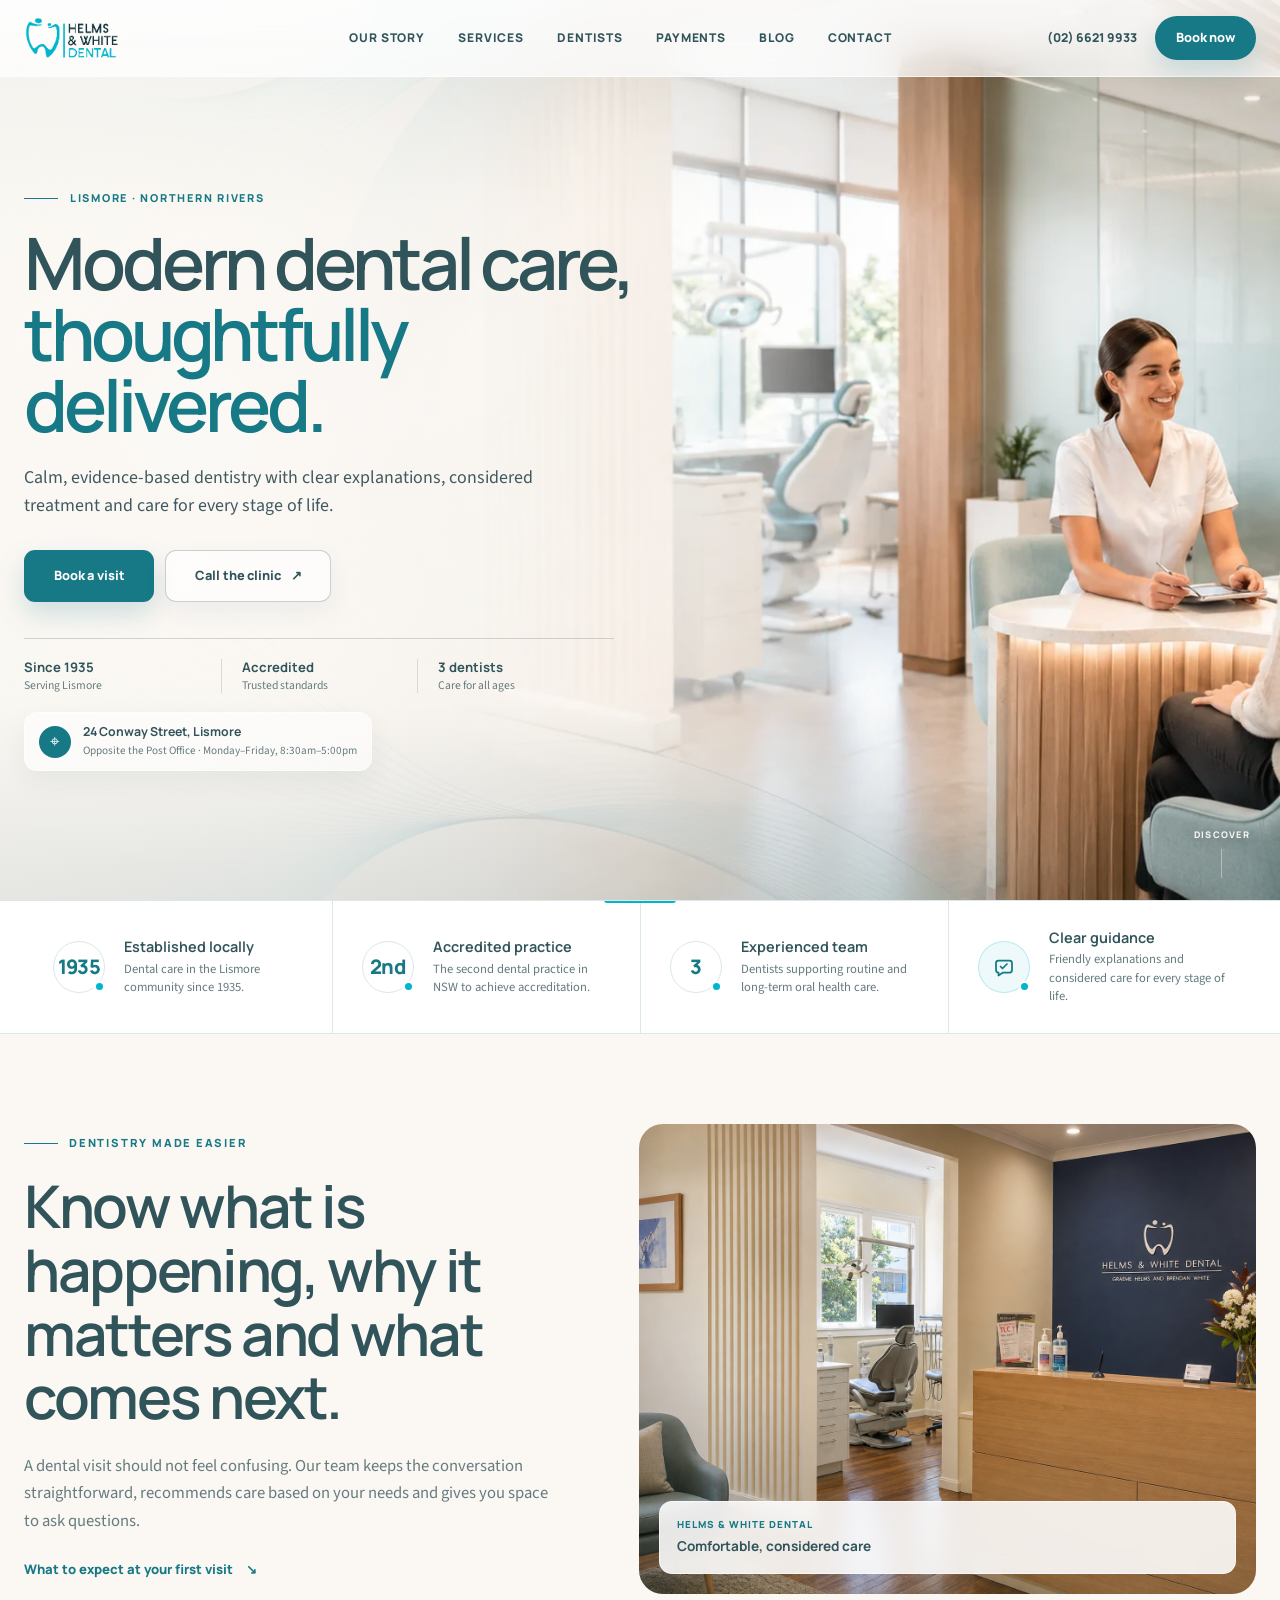
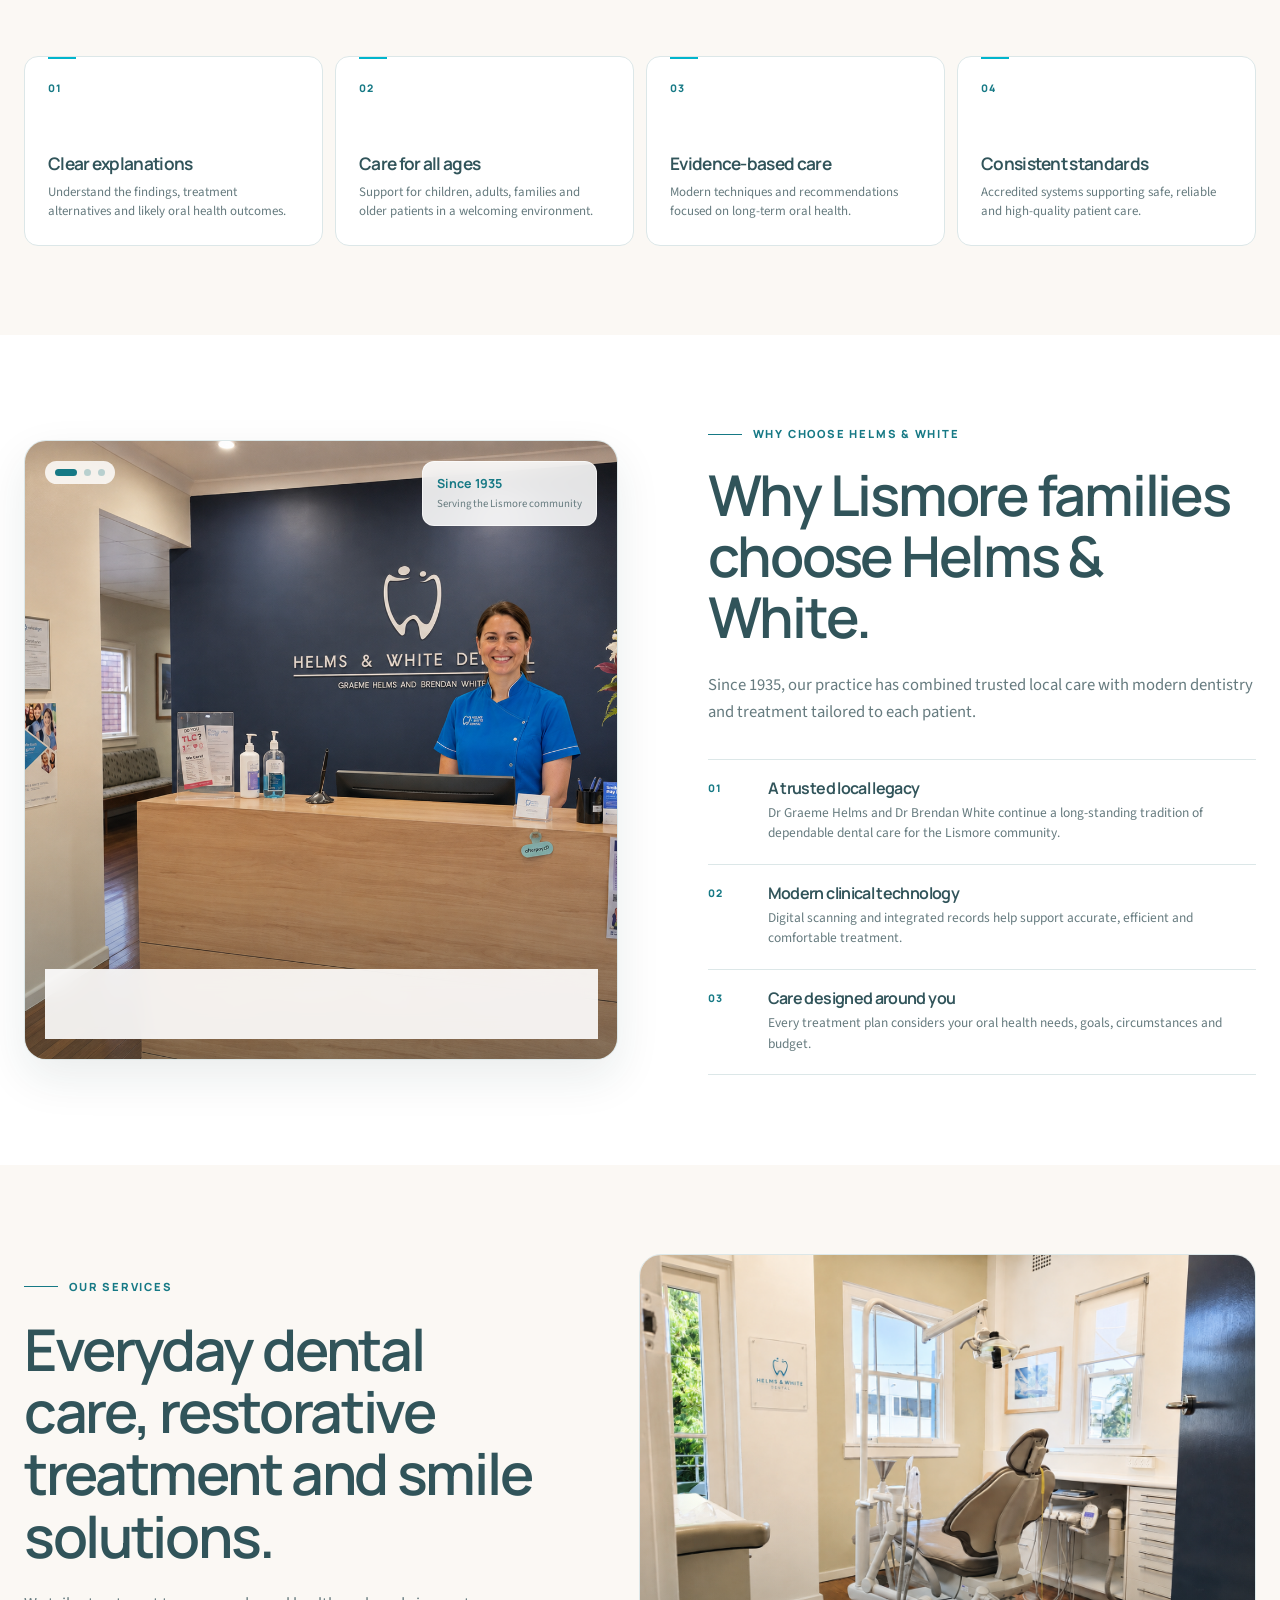
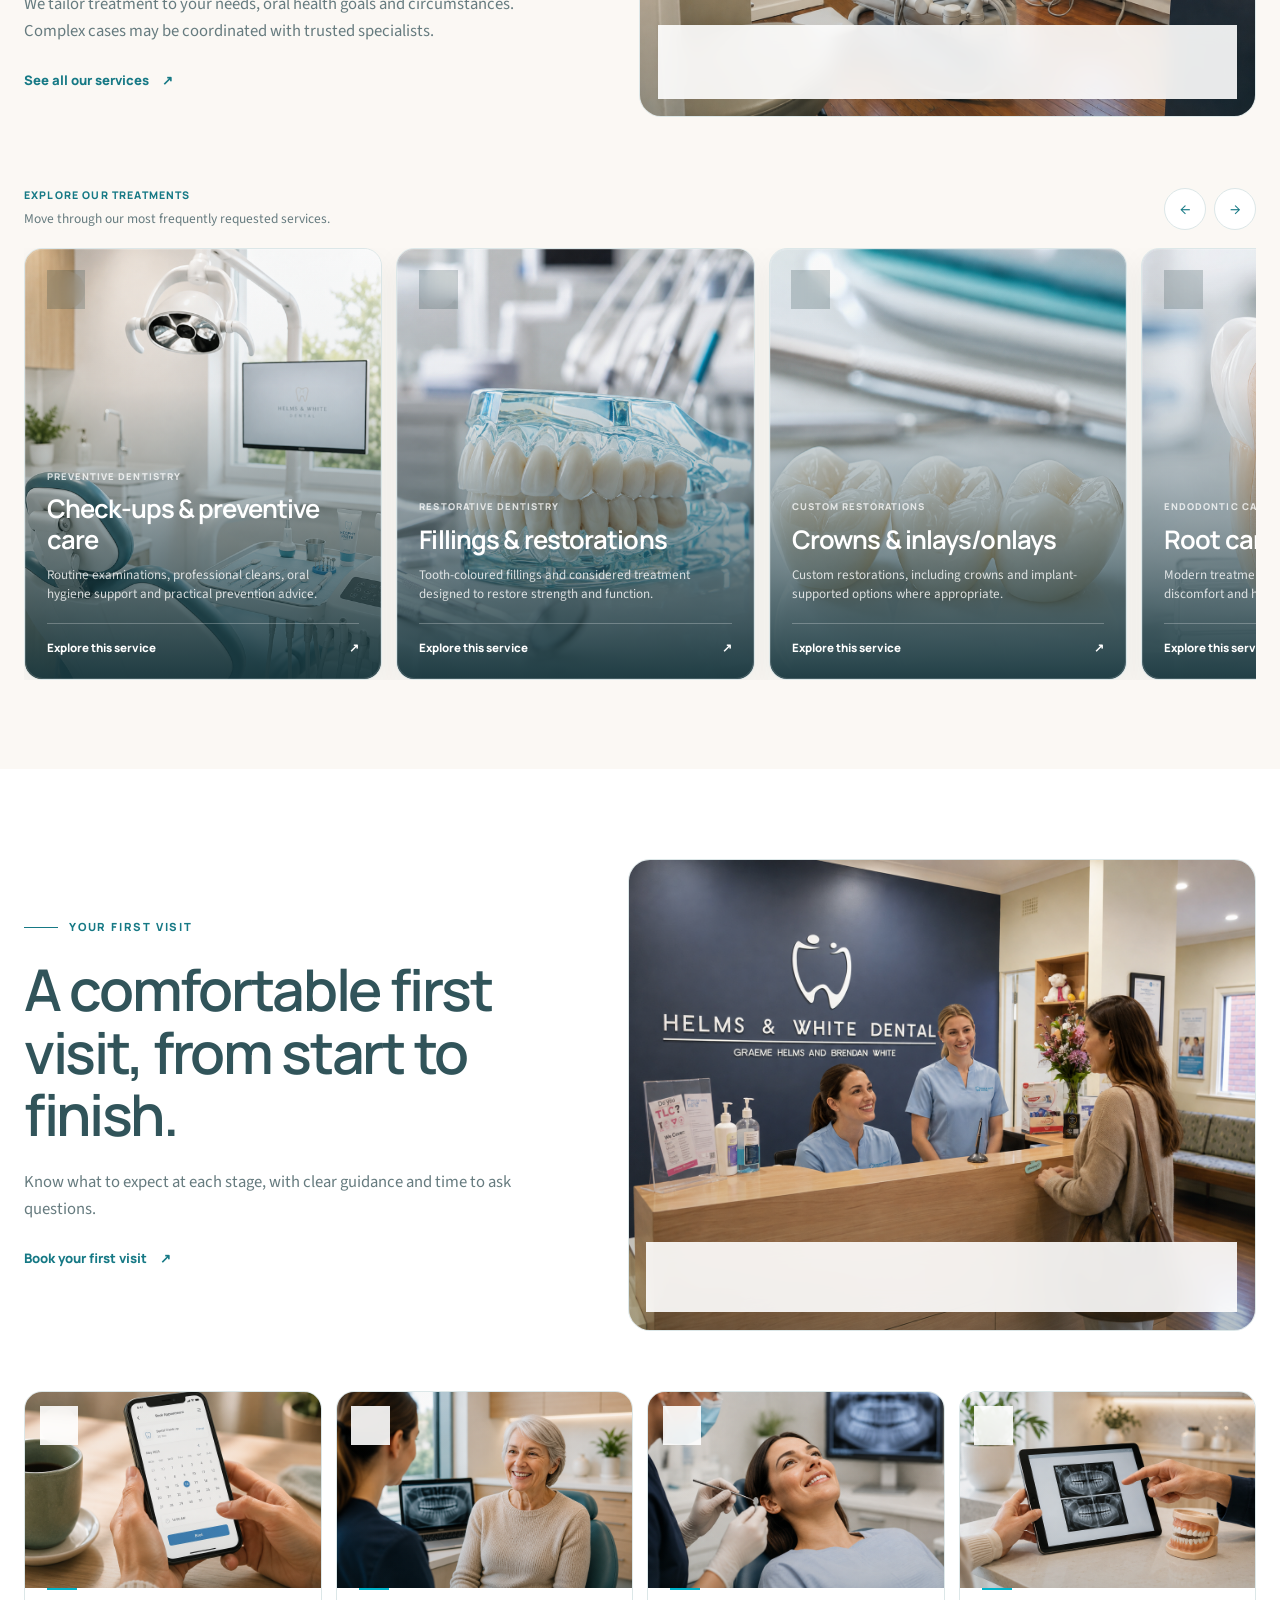
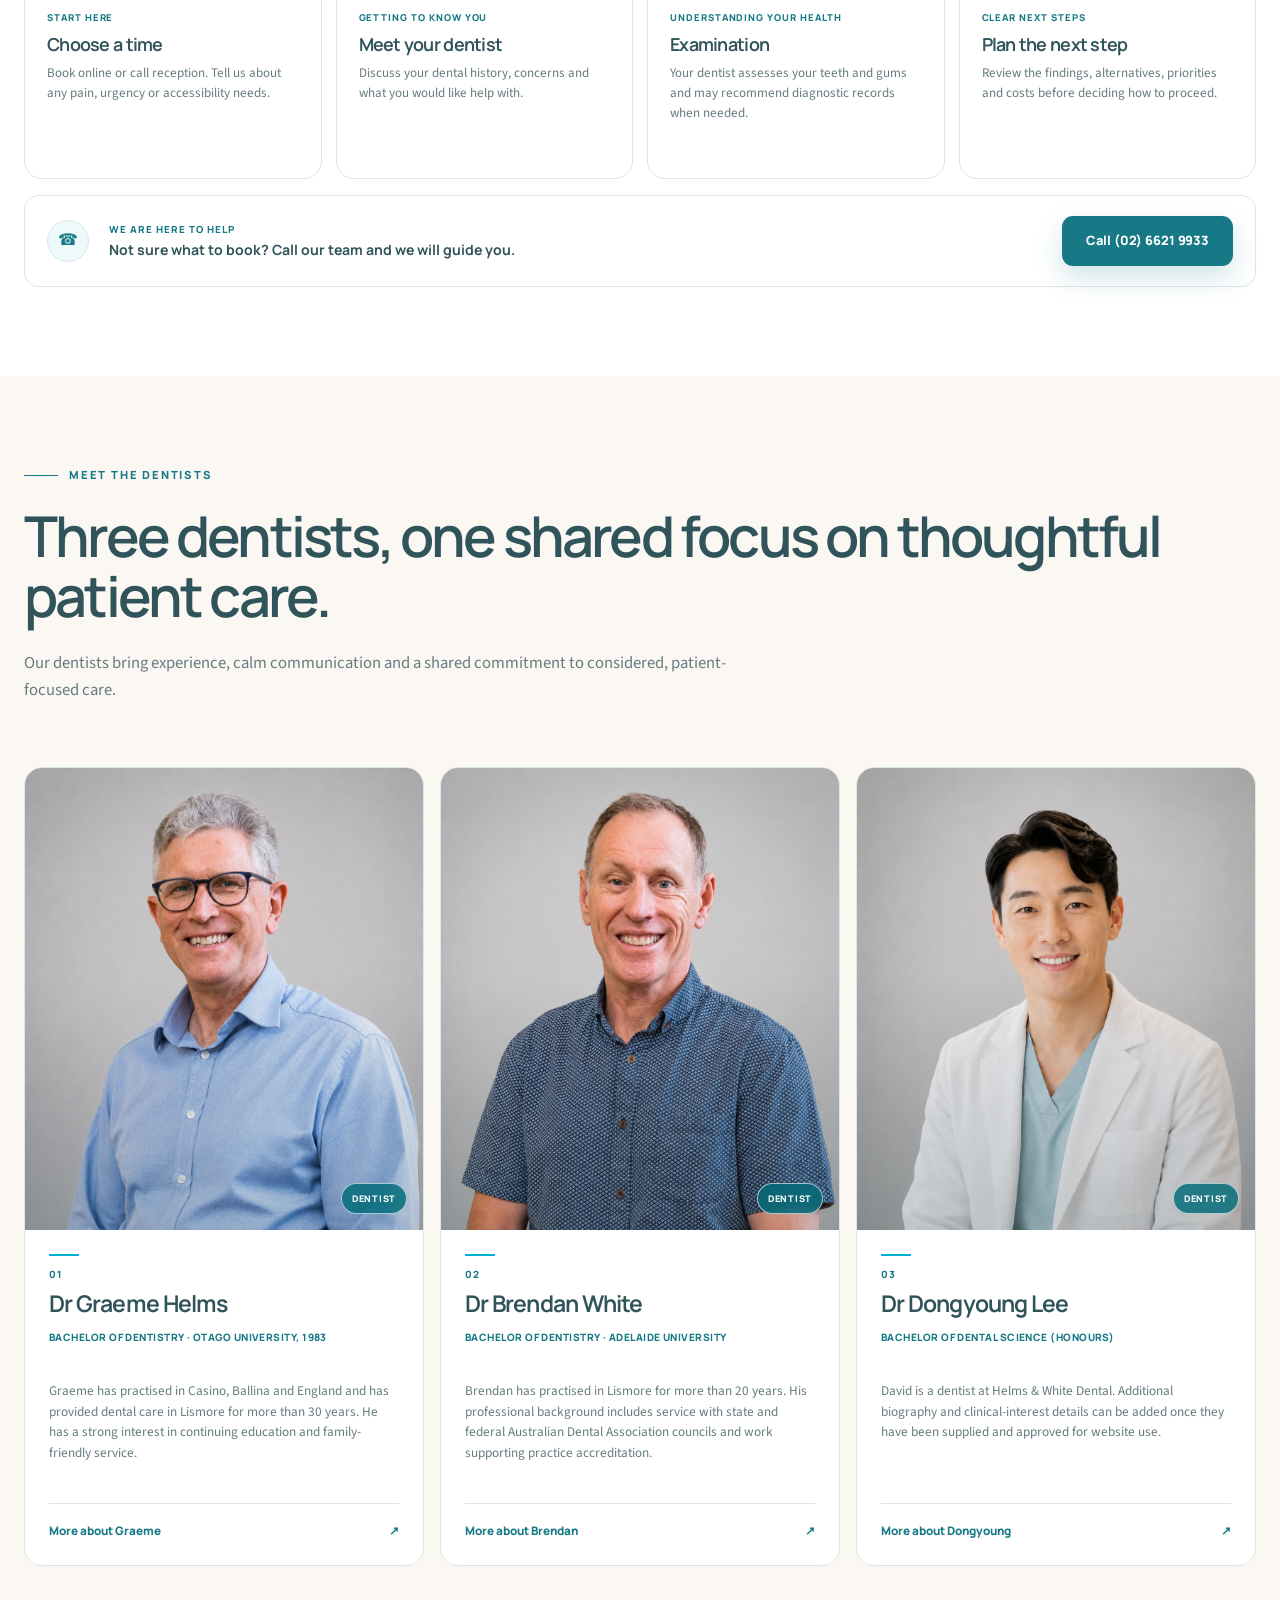
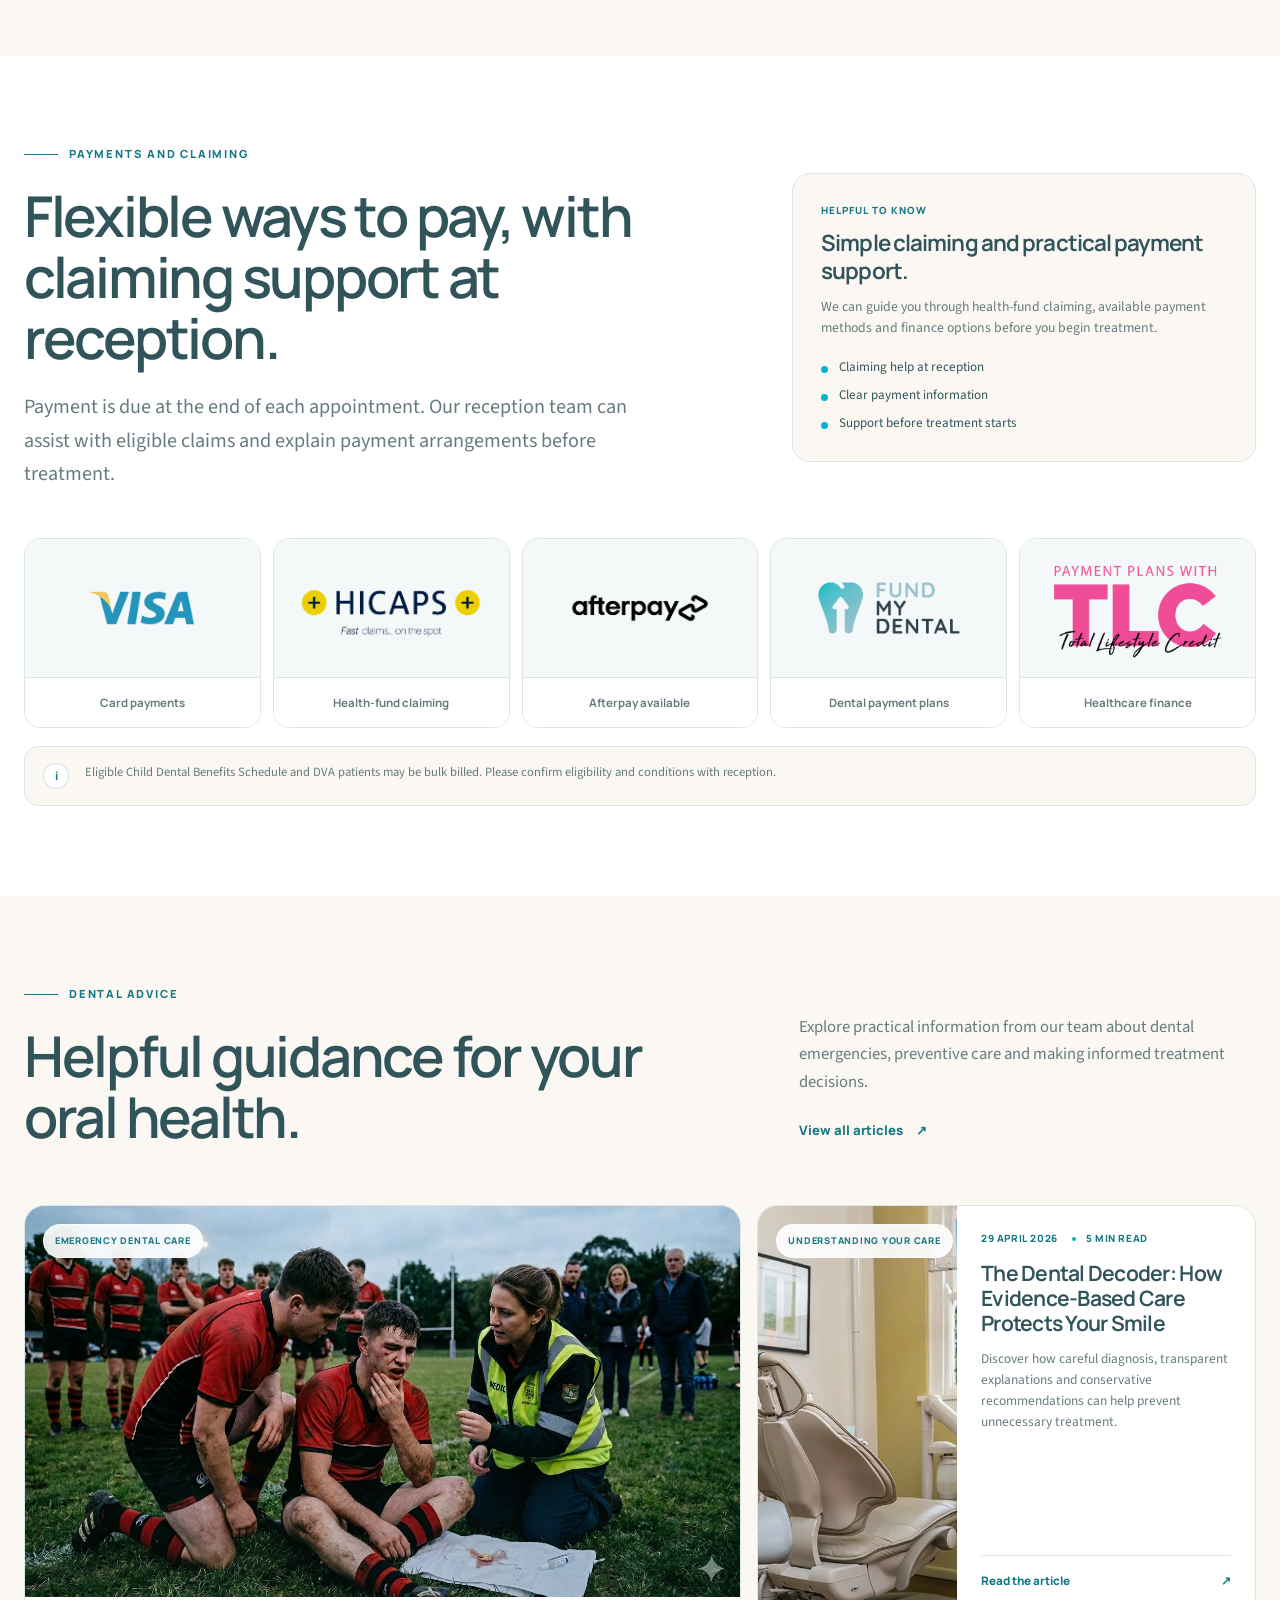
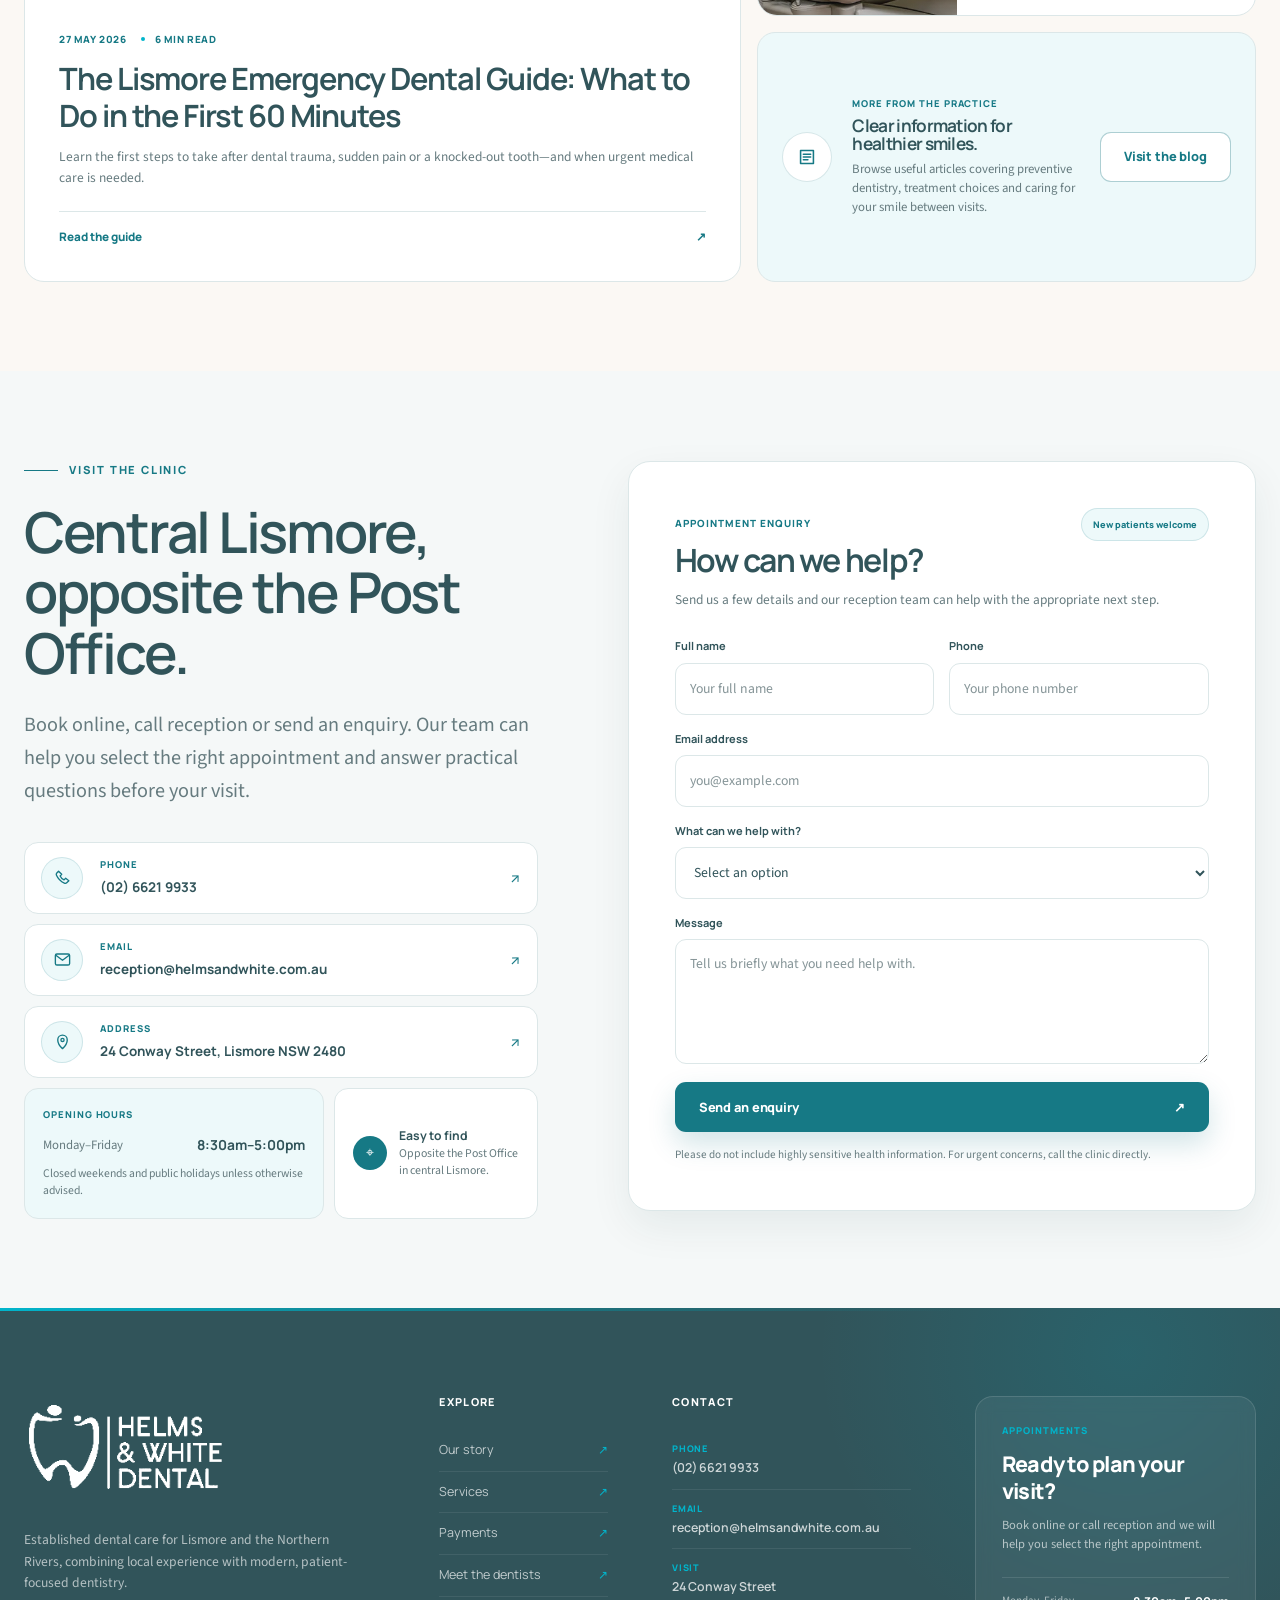
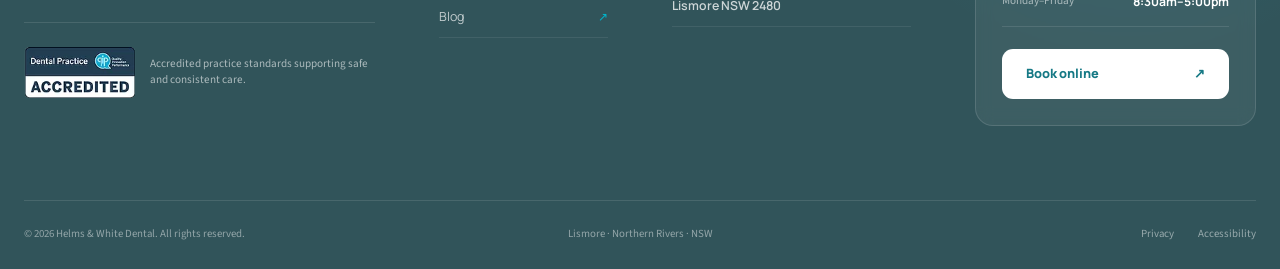
==== commit 539b8af7: "change the ai images" ====
--- a/index.html
+++ b/index.html
@@ -193,58 +193,71 @@
       </section>
 
       <section aria-label="Practice highlights" class="trust-strip">
-        <div class="container trust-strip__grid">
-          <article>
-            <span class="trust-strip__visual">
-              <strong class="trust-strip__number"> 1935 </strong>
-            </span>
-            <div class="trust-strip__content">
-              <span class="trust-strip__label"> Established locally </span>
-              <p>Dental care in the Lismore community since 1935.</p>
-            </div>
-          </article>
-          <article>
-            <span class="trust-strip__visual">
-              <strong class="trust-strip__number"> 2nd </strong>
-            </span>
-            <div class="trust-strip__content">
-              <span class="trust-strip__label"> Accredited practice </span>
-              <p>The second dental practice in NSW to achieve accreditation.</p>
-            </div>
-          </article>
-          <article>
-            <span class="trust-strip__visual">
-              <strong class="trust-strip__number"> 3 </strong>
-            </span>
-            <div class="trust-strip__content">
-              <span class="trust-strip__label"> Experienced team </span>
-              <p>Dentists supporting routine and long-term oral health care.</p>
-            </div>
-          </article>
-          <article>
-            <span class="trust-strip__visual trust-strip__visual--guidance">
-              <svg
-                aria-hidden="true"
-                class="trust-strip__icon"
-                viewbox="0 0 24 24"
-              >
-                <path
-                  d="M6.5 5.5h11A2.5 2.5 0 0 1 20 8v7a2.5 2.5 0 0 1-2.5 2.5H11l-4.5 3v-3A2.5 2.5 0 0 1 4 15V8a2.5 2.5 0 0 1 2.5-2.5Z"
-                ></path>
-                <path d="m8.5 11.5 2 2 4.5-4.5"></path>
-              </svg>
-            </span>
-            <div class="trust-strip__content">
-              <span class="trust-strip__label"> Clear guidance </span>
-              <p>
-                Friendly explanations and considered care for every stage of
-                life.
-              </p>
-            </div>
-          </article>
+        <div class="trust-strip__viewport">
+          <div class="trust-strip__track">
+            <article class="trust-strip__item">
+              <span class="trust-strip__visual">
+                <strong class="trust-strip__number">1935</strong>
+              </span>
+
+              <div class="trust-strip__content">
+                <span class="trust-strip__label">Established locally</span>
+                <p>Dental care in the Lismore community since 1935.</p>
+              </div>
+            </article>
+
+            <article class="trust-strip__item">
+              <span class="trust-strip__visual">
+                <strong class="trust-strip__number">2nd</strong>
+              </span>
+
+              <div class="trust-strip__content">
+                <span class="trust-strip__label">Accredited practice</span>
+                <p>
+                  The second dental practice in NSW to achieve accreditation.
+                </p>
+              </div>
+            </article>
+
+            <article class="trust-strip__item">
+              <span class="trust-strip__visual">
+                <strong class="trust-strip__number">3</strong>
+              </span>
+
+              <div class="trust-strip__content">
+                <span class="trust-strip__label">Experienced team</span>
+                <p>
+                  Dentists supporting routine and long-term oral health care.
+                </p>
+              </div>
+            </article>
+
+            <article class="trust-strip__item">
+              <span class="trust-strip__visual trust-strip__visual--guidance">
+                <svg
+                  aria-hidden="true"
+                  class="trust-strip__icon"
+                  viewBox="0 0 24 24"
+                >
+                  <path
+                    d="M6.5 5.5h11A2.5 2.5 0 0 1 20 8v7a2.5 2.5 0 0 1-2.5 2.5H11l-4.5 3v-3A2.5 2.5 0 0 1 4 15V8a2.5 2.5 0 0 1 2.5-2.5Z"
+                  ></path>
+                  <path d="m8.5 11.5 2 2 4.5-4.5"></path>
+                </svg>
+              </span>
+
+              <div class="trust-strip__content">
+                <span class="trust-strip__label">Clear guidance</span>
+                <p>
+                  Friendly explanations and considered care for every stage of
+                  life.
+                </p>
+              </div>
+            </article>
+          </div>
         </div>
       </section>
-      
+
       <section class="section intro" id="about">
         <div class="container intro__top">
           <div class="intro__content">
@@ -267,7 +280,7 @@
             <img
               alt="Bright and welcoming treatment space at Helms and White Dental"
               height="1050"
-              src="assets/images/home/intro/clinic-interior.webp"
+              src="assets/images/home/intro/clinic-interior.png"
               width="1400"
             />
             <figcaption class="intro__media-label">
@@ -560,7 +573,10 @@
                     src="assets/images/home/services/restorations.png"
                     width="960"
                   />
-                  <a class="service-slide__link" href="pages/services.html#restorative-treatment">
+                  <a
+                    class="service-slide__link"
+                    href="pages/services.html#restorative-treatment"
+                  >
                     <span class="service-slide__index"> 02 </span>
                     <div class="service-slide__content">
                       <span class="service-slide__category">
@@ -589,7 +605,10 @@
                     src="assets/images/home/services/crowns-and-inlays.png"
                     width="960"
                   />
-                  <a class="service-slide__link" href="pages/services.html#crowns-and-inlays">
+                  <a
+                    class="service-slide__link"
+                    href="pages/services.html#crowns-and-inlays"
+                  >
                     <span class="service-slide__index"> 03 </span>
                     <div class="service-slide__content">
                       <span class="service-slide__category">
@@ -618,7 +637,10 @@
                     src="assets/images/home/services/root-canal.png"
                     width="960"
                   />
-                  <a class="service-slide__link" href="pages/services.html#root-canal-treatment">
+                  <a
+                    class="service-slide__link"
+                    href="pages/services.html#root-canal-treatment"
+                  >
                     <span class="service-slide__index"> 04 </span>
                     <div class="service-slide__content">
                       <span class="service-slide__category">
@@ -647,7 +669,10 @@
                     src="assets/images/home/services/cosmetic-dentistry.png"
                     width="960"
                   />
-                  <a class="service-slide__link" href="pages/services.html#cosmetic-dentistry">
+                  <a
+                    class="service-slide__link"
+                    href="pages/services.html#cosmetic-dentistry"
+                  >
                     <span class="service-slide__index"> 05 </span>
                     <div class="service-slide__content">
                       <span class="service-slide__category">
@@ -676,7 +701,10 @@
                     src="assets/images/home/services/extractions-and-referrals.png"
                     width="960"
                   />
-                  <a class="service-slide__link" href="pages/services.html#extractions-and-referrals">
+                  <a
+                    class="service-slide__link"
+                    href="pages/services.html#extractions-and-referrals"
+                  >
                     <span class="service-slide__index"> 06 </span>
                     <div class="service-slide__content">
                       <span class="service-slide__category">
@@ -713,10 +741,7 @@
                 Know what to expect at each stage, with clear guidance and time
                 to ask questions.
               </p>
-              <a
-                class="text-link"
-                href="pages/booking.html"
-              >
+              <a class="text-link" href="pages/booking.html">
                 Book your first visit
                 <span aria-hidden="true"> ↗ </span>
               </a>
@@ -892,7 +917,10 @@
                   a strong interest in continuing education and family-friendly
                   service.
                 </p>
-                <a class="team-card__link" href="pages/dentists.html#graeme-helms">
+                <a
+                  class="team-card__link"
+                  href="pages/dentists.html#graeme-helms"
+                >
                   More about Graeme
                   <span aria-hidden="true"> ↗ </span>
                 </a>
@@ -927,7 +955,10 @@
                   federal Australian Dental Association councils and work
                   supporting practice accreditation.
                 </p>
-                <a class="team-card__link" href="pages/dentists.html#brendan-white">
+                <a
+                  class="team-card__link"
+                  href="pages/dentists.html#brendan-white"
+                >
                   More about Brendan
                   <span aria-hidden="true"> ↗ </span>
                 </a>
@@ -961,7 +992,10 @@
                   biography and clinical-interest details can be added once they
                   have been supplied and approved for website use.
                 </p>
-                <a class="team-card__link" href="pages/dentists.html#dongyoung-lee">
+                <a
+                  class="team-card__link"
+                  href="pages/dentists.html#dongyoung-lee"
+                >
                   More about Dongyoung
                   <span aria-hidden="true"> ↗ </span>
                 </a>
@@ -970,7 +1004,7 @@
           </div>
         </div>
       </section>
-      
+
       <section class="section payments" id="payments">
         <div class="container">
           <div class="payments__top">
@@ -1127,9 +1161,7 @@
                   <span> 6 min read </span>
                 </div>
                 <h3>
-                  <a
-                    href="pages/blog/emergency-dental-guide.html"
-                  >
+                  <a href="pages/blog/emergency-dental-guide.html">
                     The Lismore Emergency Dental Guide: What to Do in the First
                     60 Minutes
                   </a>
@@ -1172,9 +1204,7 @@
                   <span> 5 min read </span>
                 </div>
                 <h3>
-                  <a
-                    href="pages/blog/evidence-based-care.html"
-                  >
+                  <a href="pages/blog/evidence-based-care.html">
                     The Dental Decoder: How Evidence-Based Care Protects Your
                     Smile
                   </a>
@@ -1211,10 +1241,7 @@
                   treatment choices and caring for your smile between visits.
                 </p>
               </div>
-              <a
-                class="button button--secondary"
-                href="pages/blog.html"
-              >
+              <a class="button button--secondary" href="pages/blog.html">
                 Visit the blog
               </a>
             </aside>
@@ -1390,7 +1417,6 @@
           </div>
         </div>
       </section>
-
     </main>
 
     <footer class="site-footer">
@@ -1507,9 +1533,7 @@
     </footer>
     <div aria-label="Quick booking actions" class="mobile-actions">
       <a href="tel:+61266219933"> Call clinic </a>
-      <a href="pages/booking.html">
-        Book online
-      </a>
+      <a href="pages/booking.html"> Book online </a>
     </div>
 
     <script defer src="assets/js/site.js"></script>
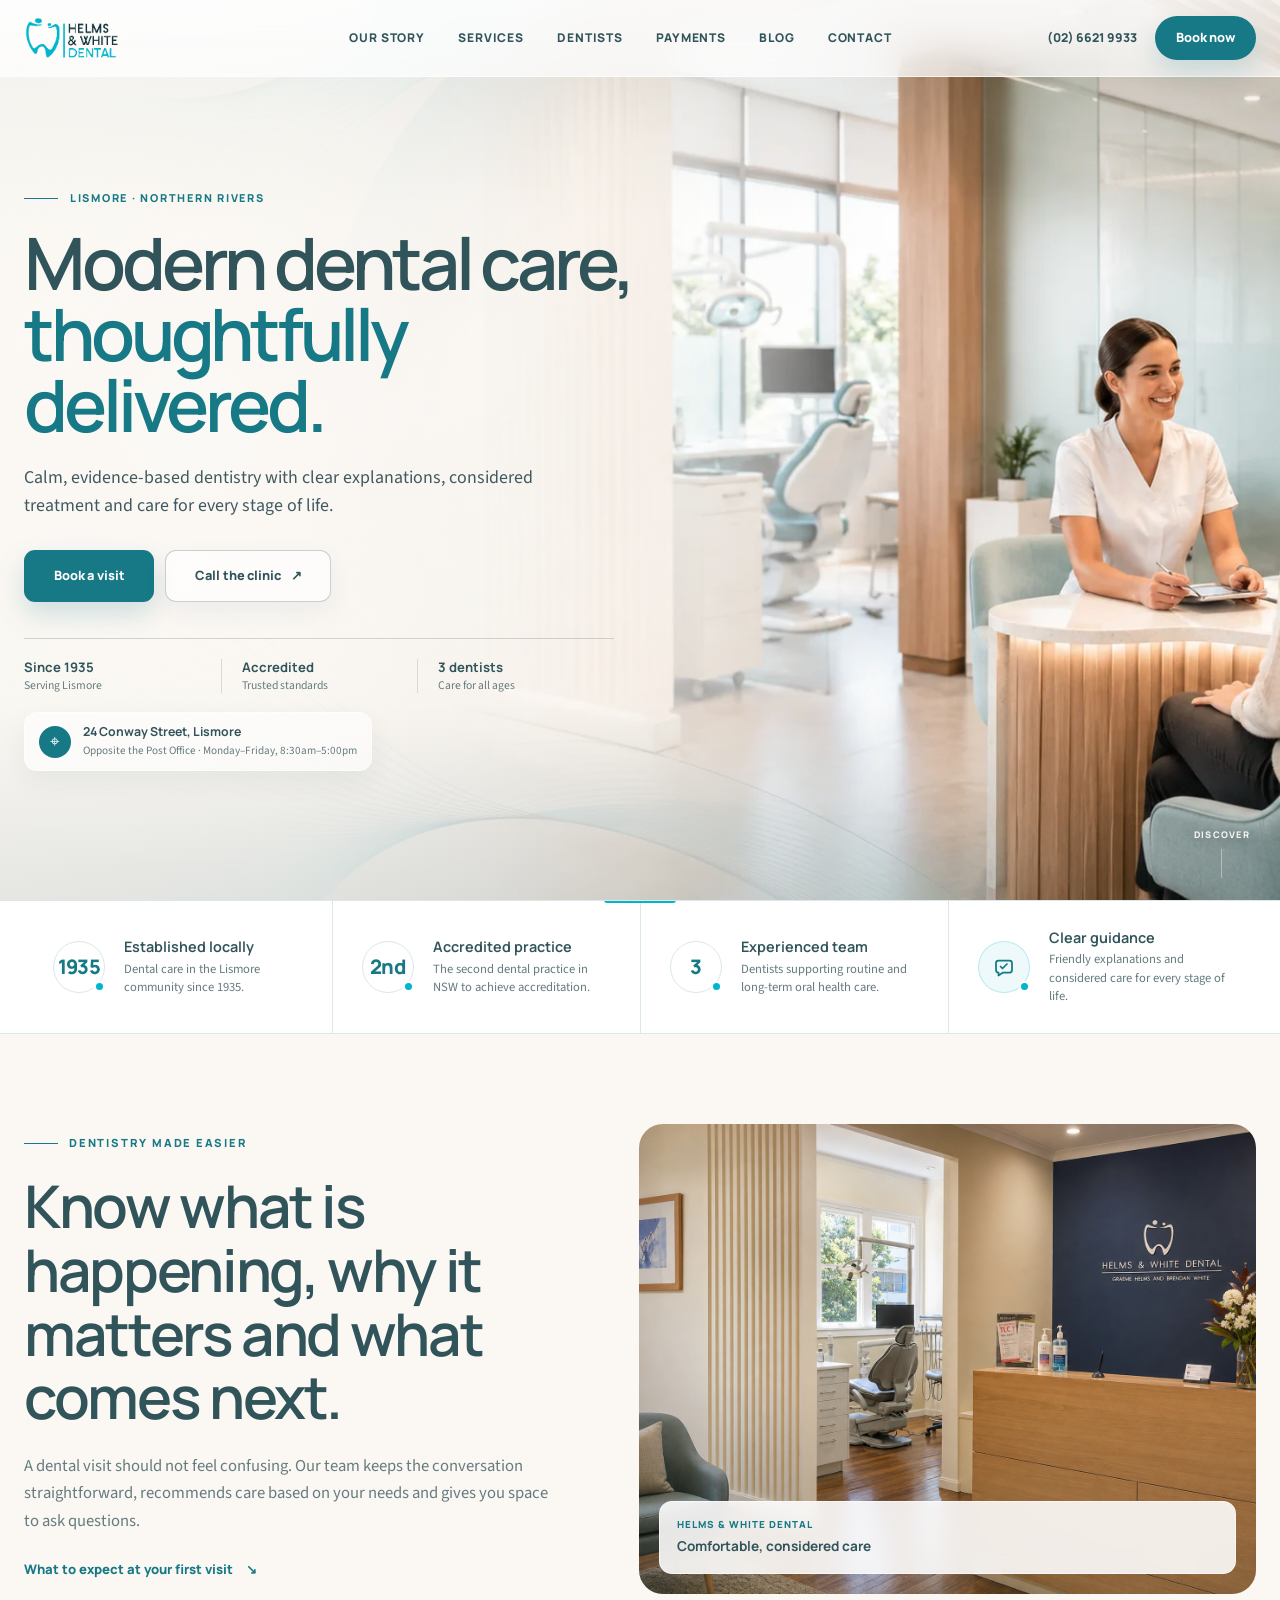
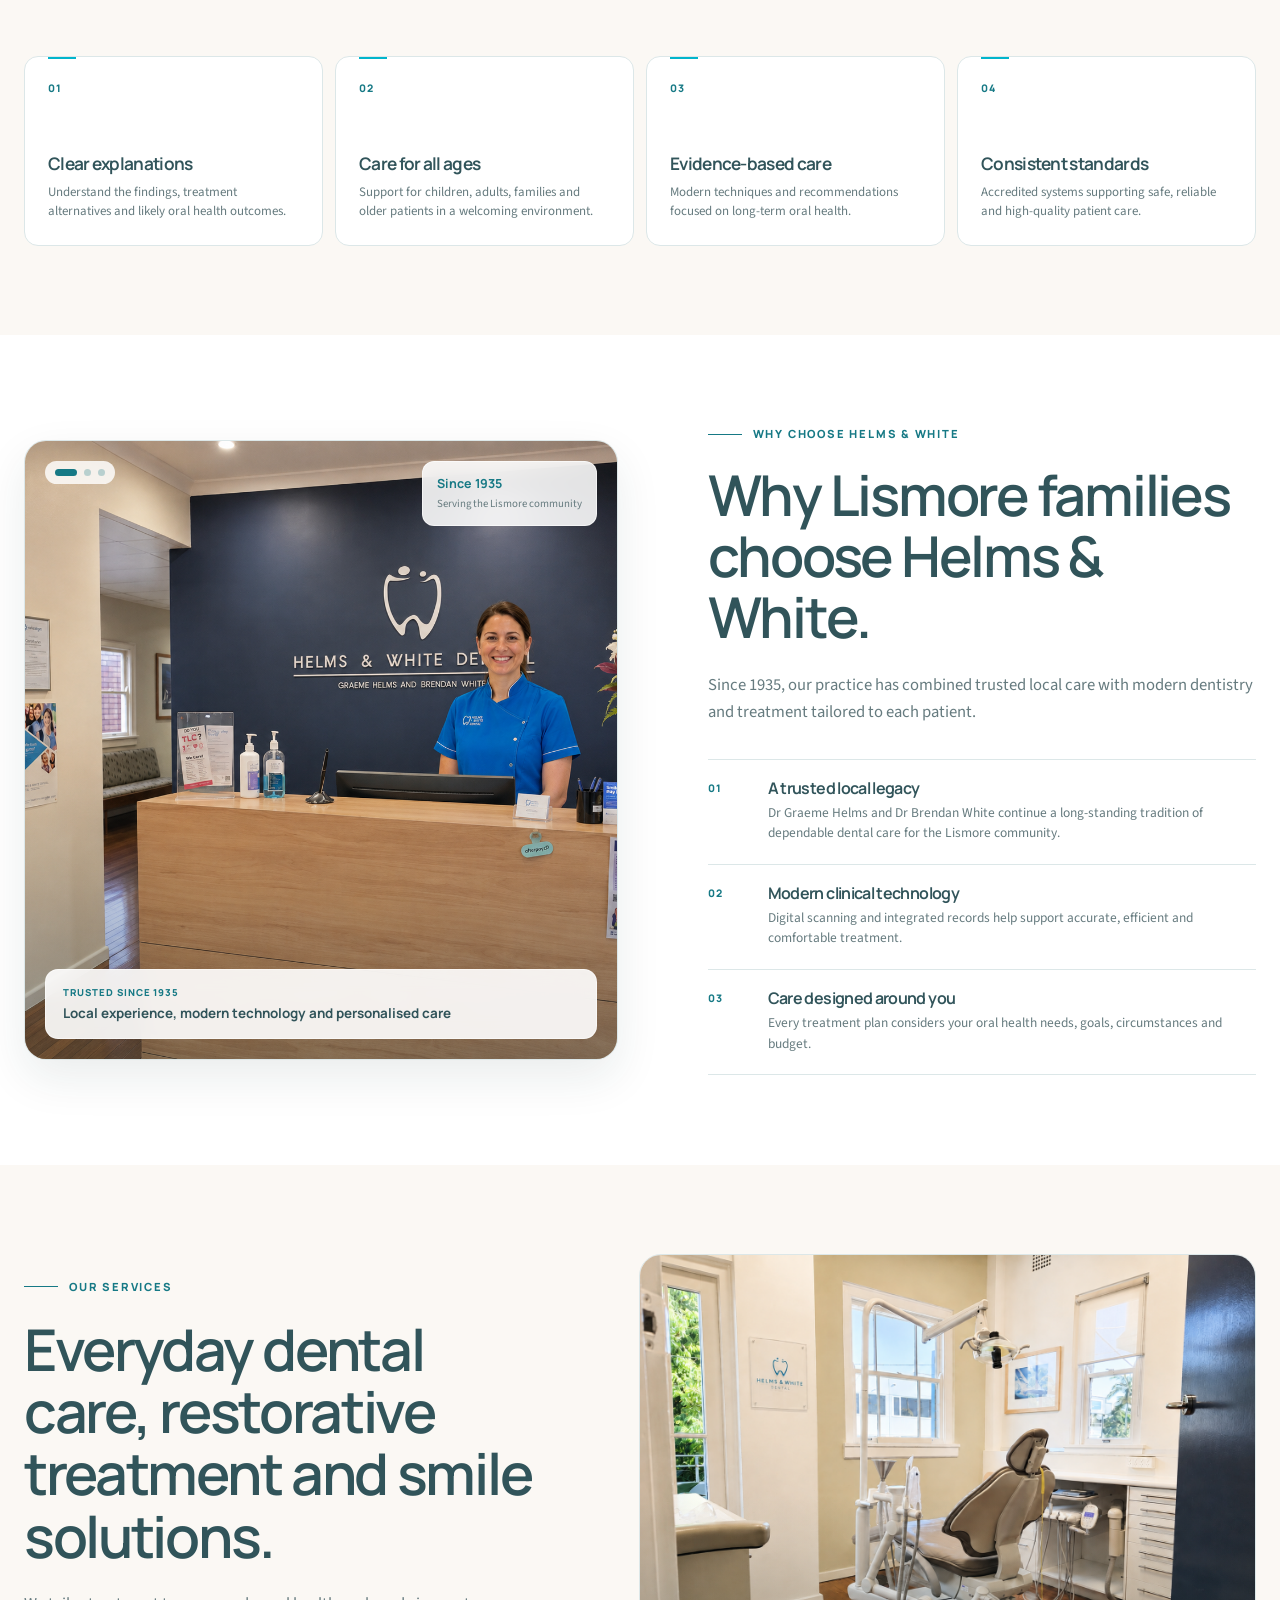
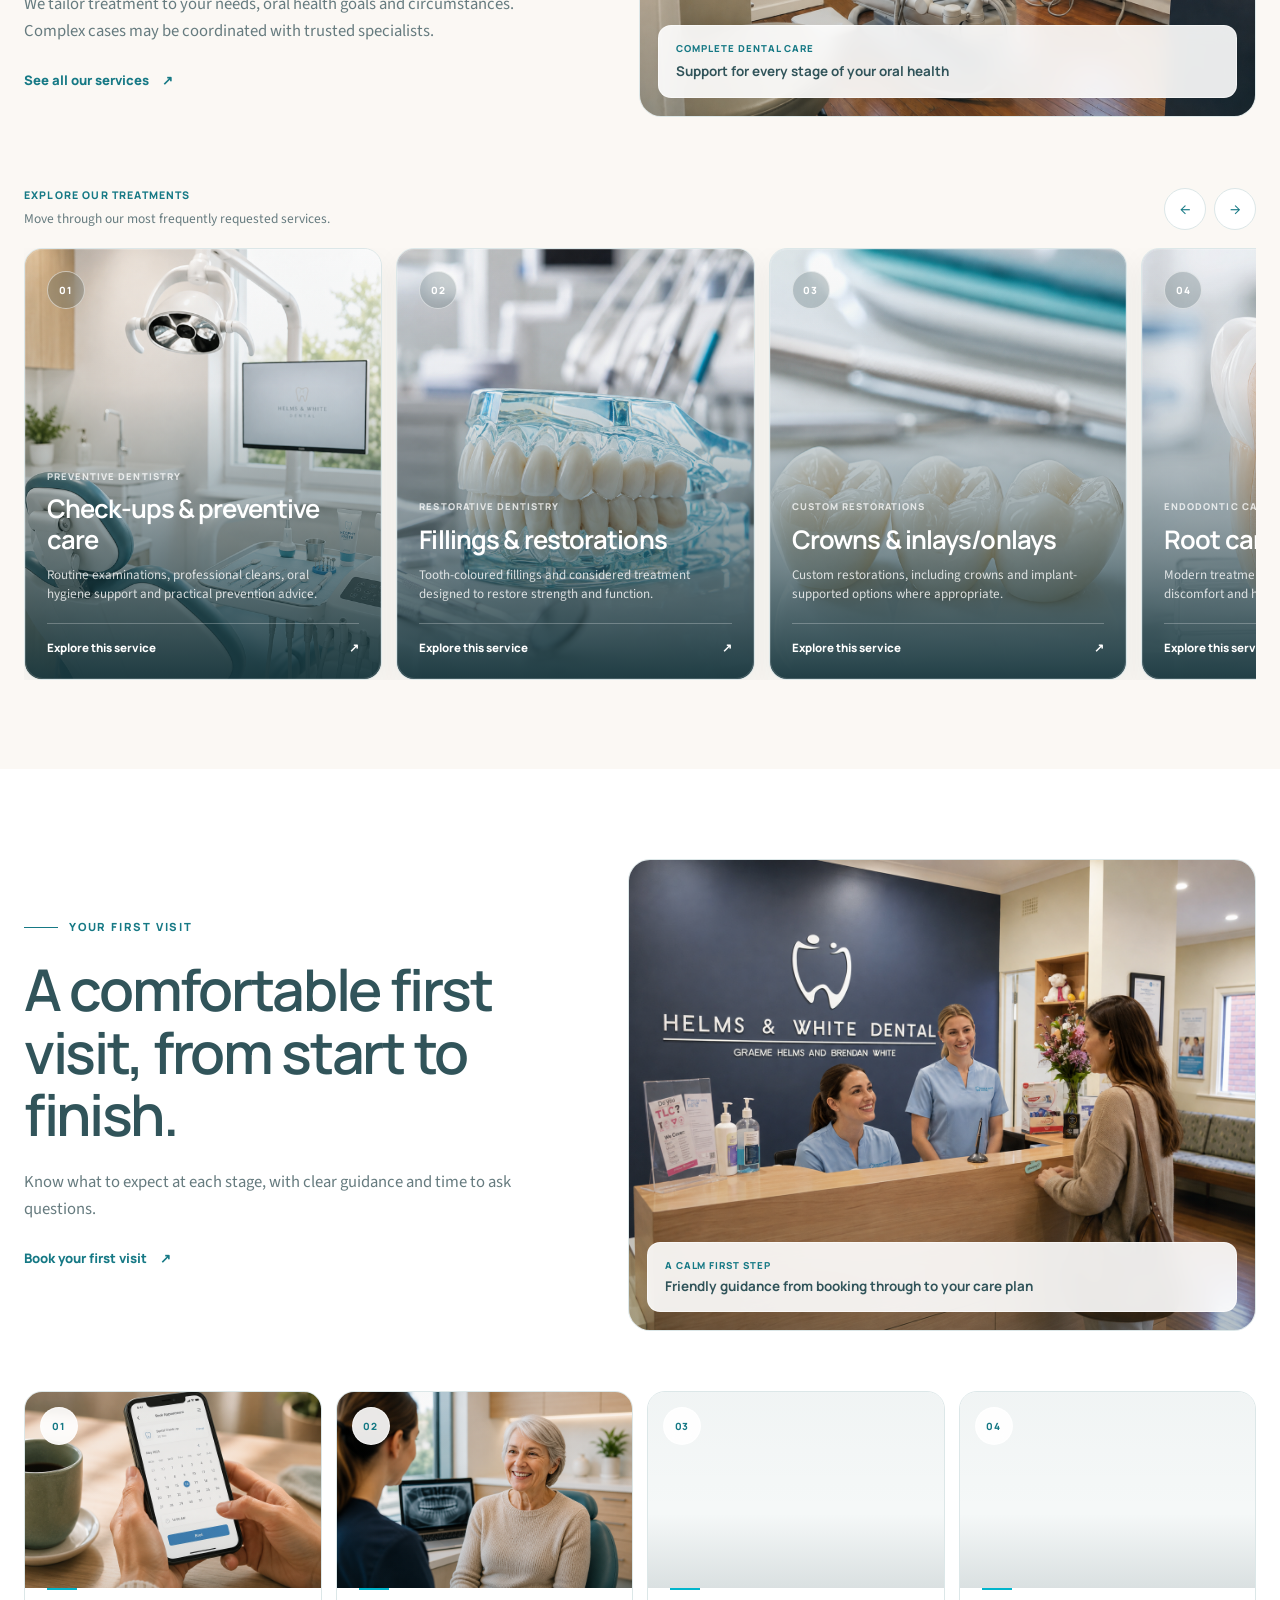
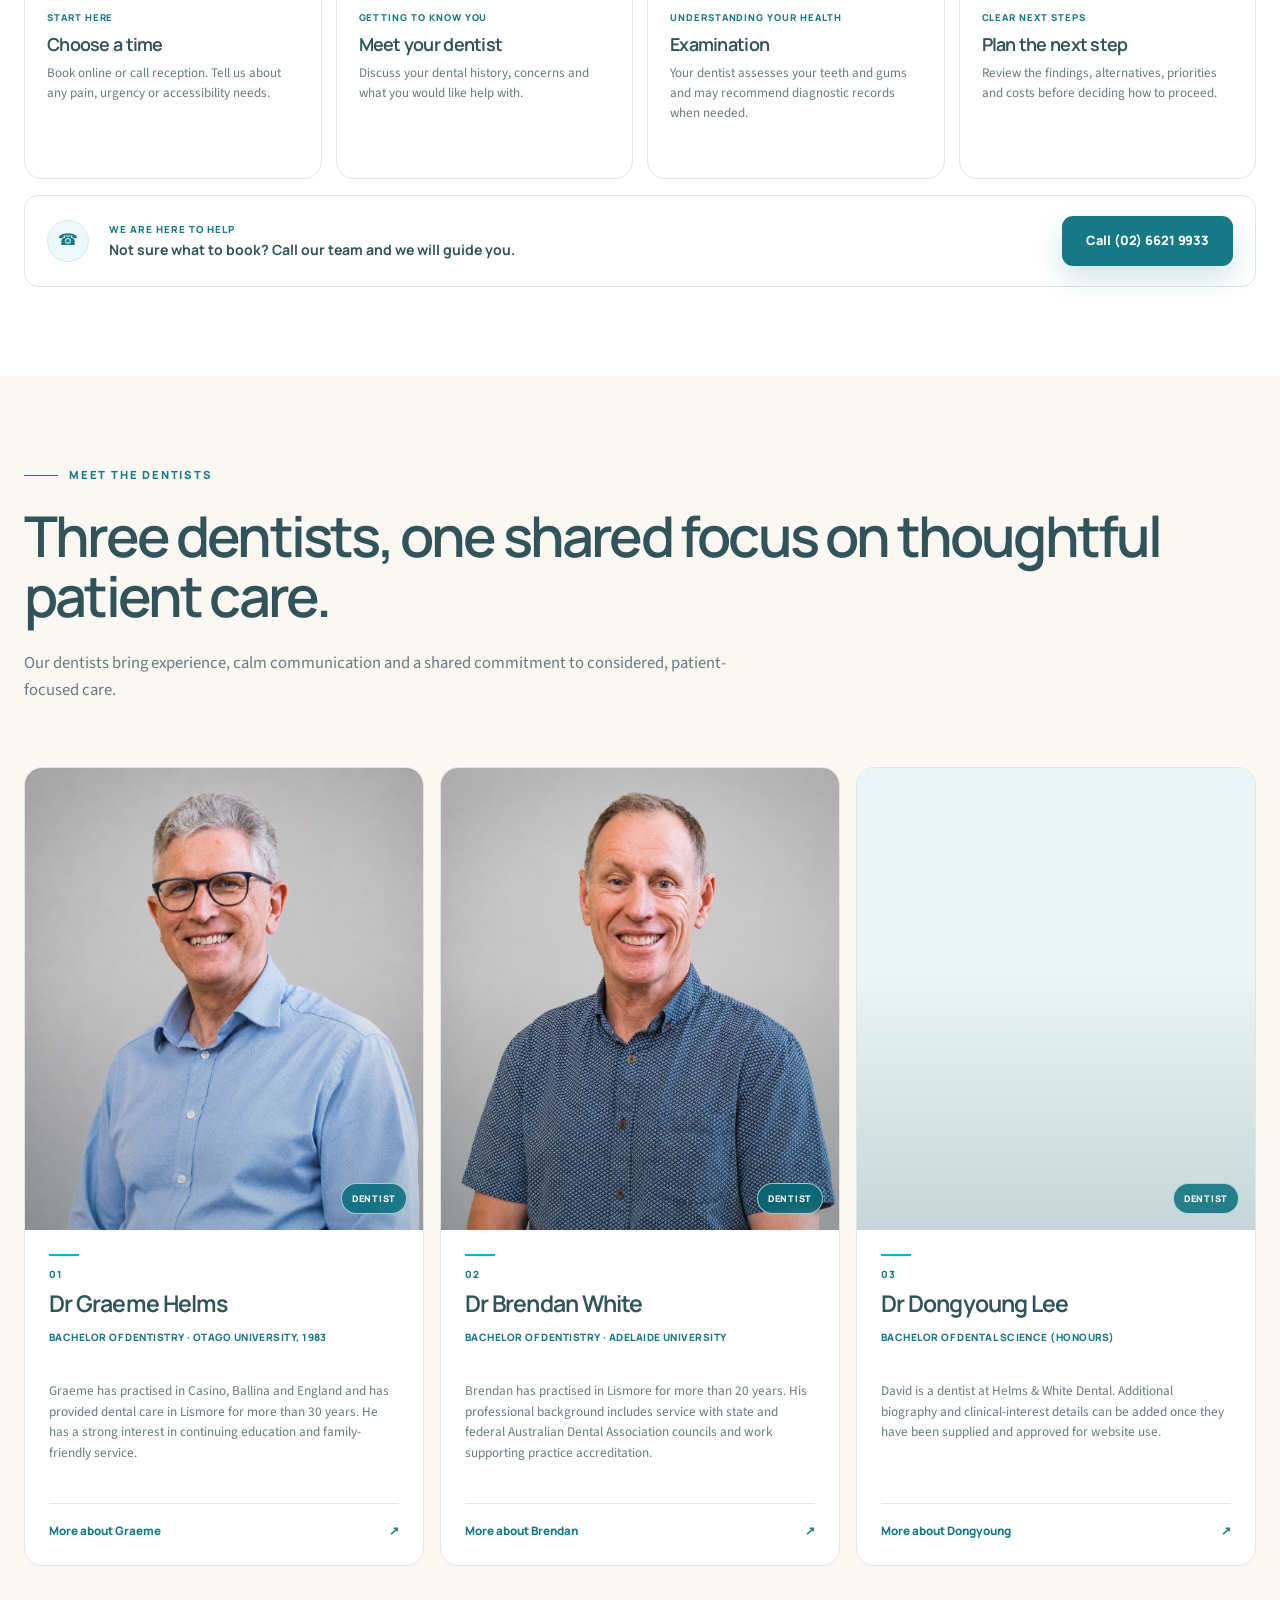
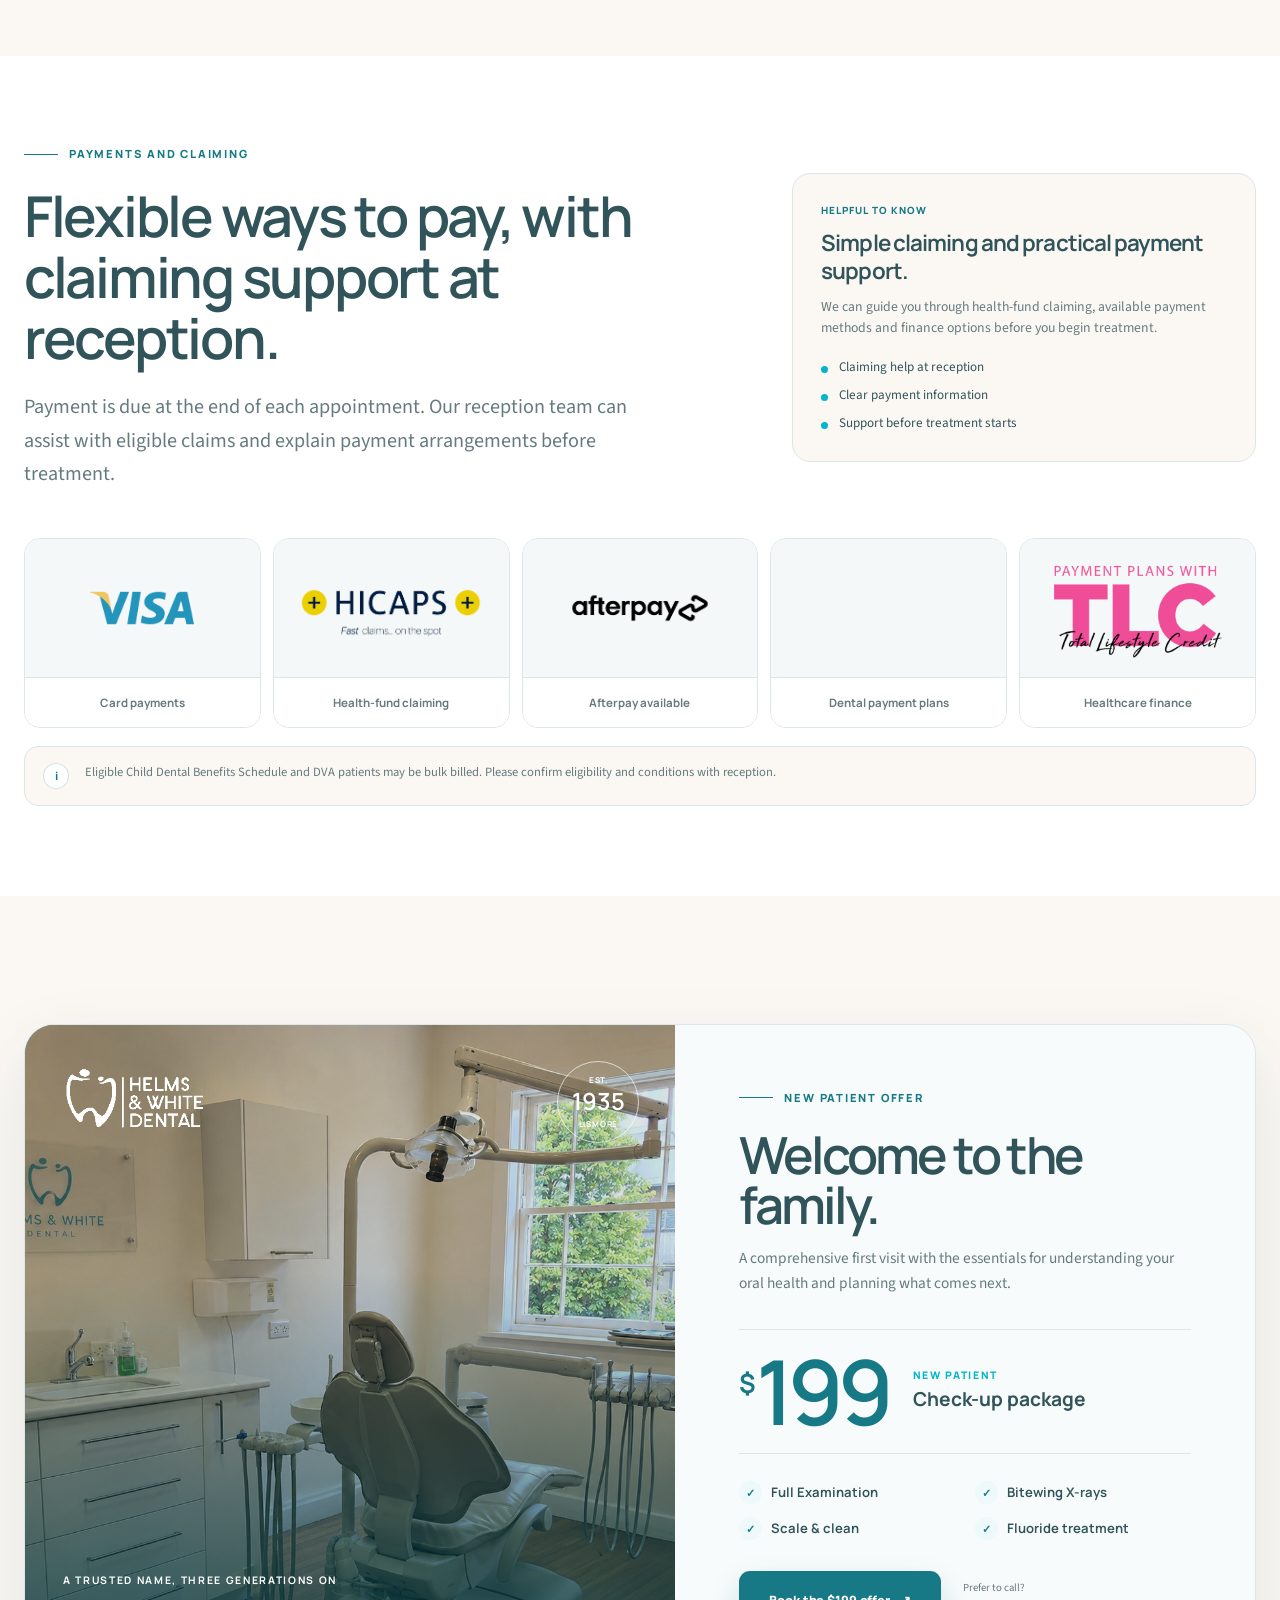
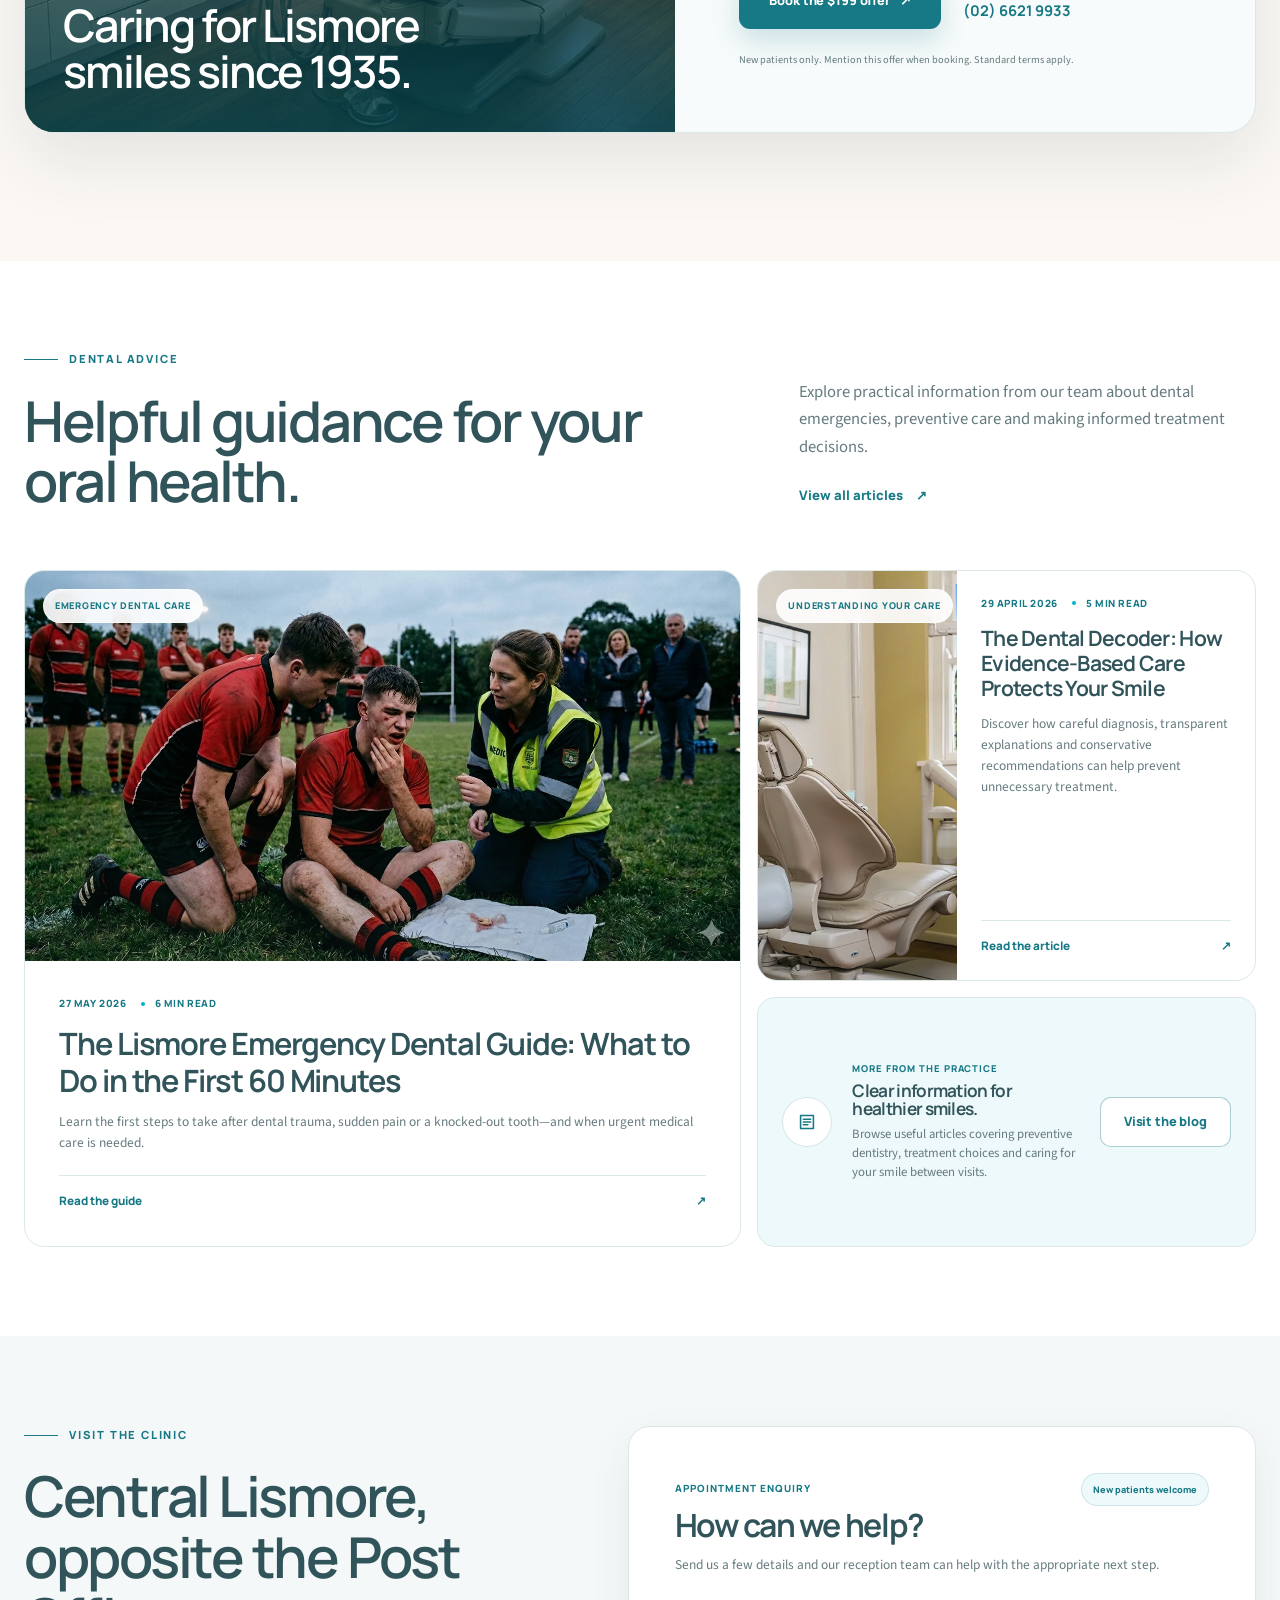
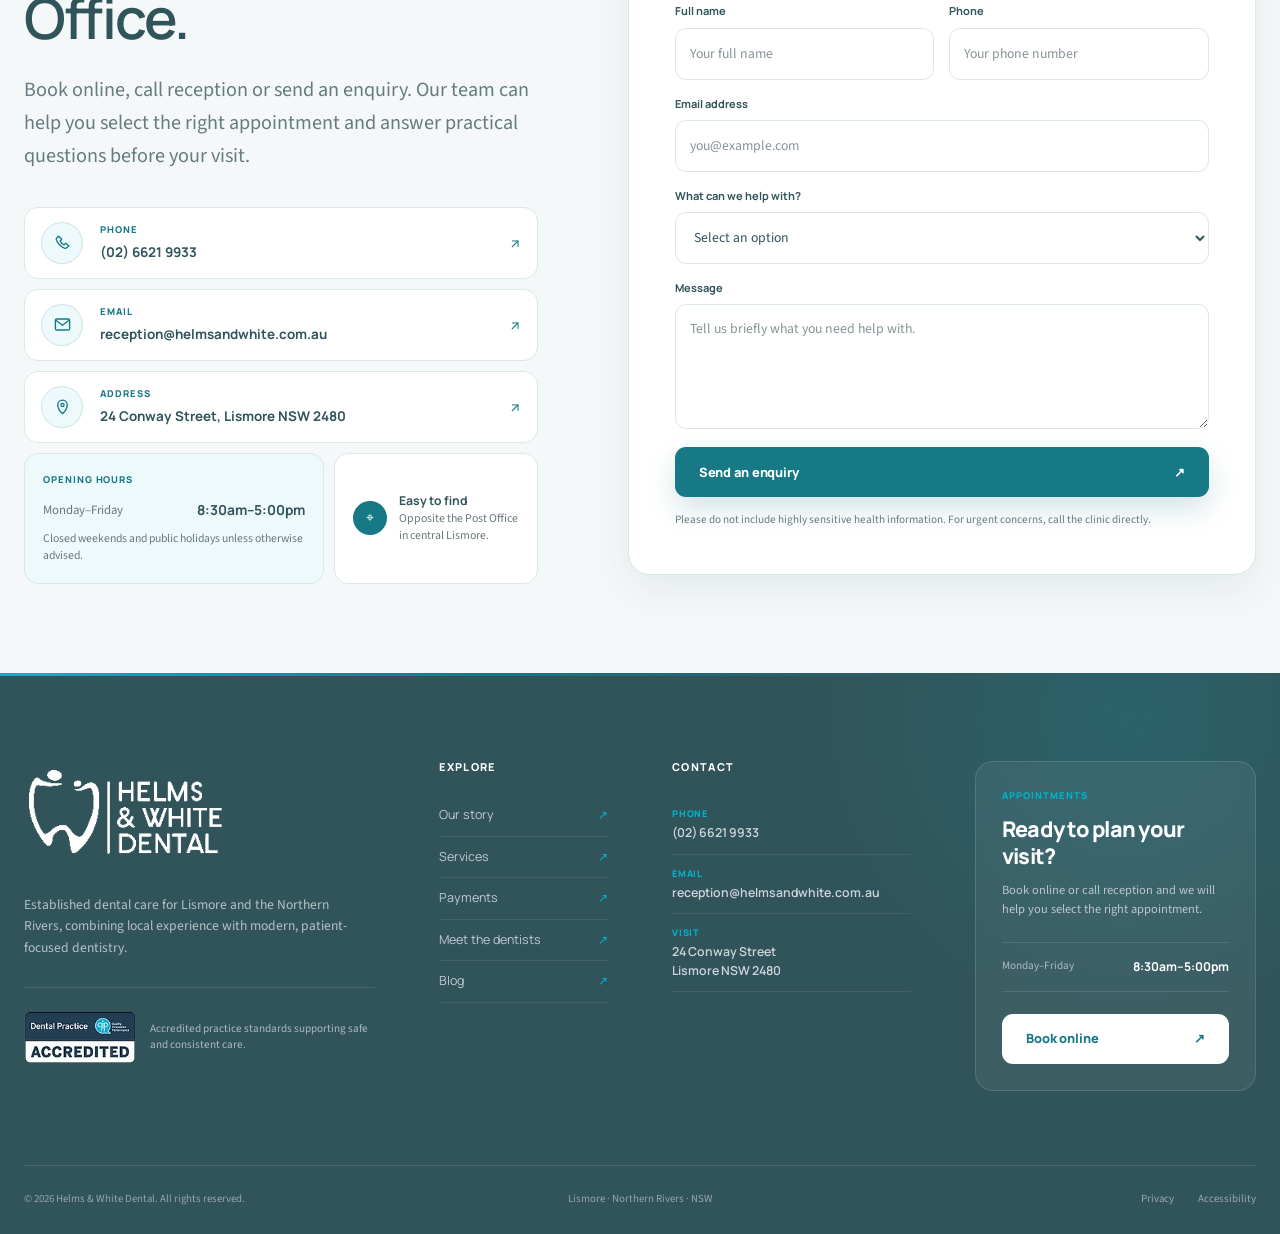
==== commit 8322ce0e: "content: add pop up promo section" ====
--- a/index.html
+++ b/index.html
@@ -1115,6 +1115,130 @@
         </div>
       </section>
 
+      <section
+        class="section new-patient-offer"
+        id="new-patient-offer"
+        aria-labelledby="new-patient-offer-title"
+      >
+        <div class="container">
+          <div class="new-patient-offer__shell">
+            <!-- Image -->
+            <figure class="new-patient-offer__media">
+              <img
+                src="assets/images/home/story/treatment-room.png"
+                alt="Treatment room at Helms and White Dental in Lismore"
+                width="1200"
+                height="1400"
+                loading="lazy"
+                decoding="async"
+              />
+
+              <div
+                class="new-patient-offer__media-overlay"
+                aria-hidden="true"
+              ></div>
+
+              <div class="new-patient-offer__media-content">
+                <img
+                  class="new-patient-offer__logo"
+                  src="assets/images/brand/logo-reversed.png"
+                  alt="Helms and White Dental"
+                  width="251"
+                  height="124"
+                  loading="lazy"
+                />
+
+                <div class="new-patient-offer__est">
+                  <span>EST.</span>
+                  <strong>1935</strong>
+                  <small>Lismore</small>
+                </div>
+
+                <div class="new-patient-offer__media-copy">
+                  <span>A trusted name, three generations on</span>
+
+                  <strong> Caring for Lismore smiles since 1935. </strong>
+                </div>
+              </div>
+            </figure>
+
+            <!-- Offer -->
+            <div class="new-patient-offer__content">
+              <div class="new-patient-offer__heading">
+                <p class="eyebrow">
+                  <span></span>
+                  New patient offer
+                </p>
+
+                <h2 id="new-patient-offer-title">Welcome to the family.</h2>
+
+                <p>
+                  A comprehensive first visit with the essentials for
+                  understanding your oral health and planning what comes next.
+                </p>
+              </div>
+
+              <div class="new-patient-offer__price-block">
+                <div class="new-patient-offer__price">
+                  <sup>$</sup>
+                  <strong>199</strong>
+                </div>
+
+                <div class="new-patient-offer__price-copy">
+                  <span>New patient</span>
+                  <strong>Check-up package</strong>
+                </div>
+              </div>
+
+              <ul
+                class="new-patient-offer__inclusions"
+                aria-label="Package inclusions"
+              >
+                <li>
+                  <span aria-hidden="true">✓</span>
+                  Full Examination
+                </li>
+
+                <li>
+                  <span aria-hidden="true">✓</span>
+                  Bitewing X-rays
+                </li>
+
+                <li>
+                  <span aria-hidden="true">✓</span>
+                  Scale &amp; clean
+                </li>
+
+                <li>
+                  <span aria-hidden="true">✓</span>
+                  Fluoride treatment
+                </li>
+              </ul>
+
+              <div class="new-patient-offer__actions">
+                <a
+                  class="button button--primary button--large"
+                  href="pages/booking.html"
+                >
+                  Book the $199 offer
+                  <span aria-hidden="true">↗</span>
+                </a>
+
+                <a class="new-patient-offer__call" href="tel:+61266219933">
+                  <small>Prefer to call?</small>
+                  <strong>(02) 6621 9933</strong>
+                </a>
+              </div>
+
+              <p class="new-patient-offer__terms">
+                New patients only. Mention this offer when booking. Standard
+                terms apply.
+              </p>
+            </div>
+          </div>
+        </div>
+      </section>
+      
       <section class="section blog" id="blog">
         <div class="container">
           <div class="blog__heading">
@@ -1536,6 +1660,162 @@
       <a href="pages/booking.html"> Book online </a>
     </div>
 
+    <!-- =========================================================
+     NEW PATIENT PROMO POPUP
+     Appears 5 seconds after viewing the hero
+     ========================================================= -->
+
+    <div class="promo-modal" data-js="promo-modal" hidden>
+      <div
+        class="promo-modal__backdrop"
+        data-js="promo-close"
+        aria-hidden="true"
+      ></div>
+
+      <div
+        class="promo-modal__dialog"
+        role="dialog"
+        aria-modal="true"
+        aria-labelledby="promo-modal-title"
+        aria-describedby="promo-modal-description"
+      >
+        <!-- Close -->
+        <button
+          class="promo-modal__close"
+          data-js="promo-close"
+          type="button"
+          aria-label="Close new patient offer"
+        >
+          <span aria-hidden="true">×</span>
+        </button>
+
+        <!-- ===============================================
+         Image side
+         =============================================== -->
+
+        <div class="promo-modal__media">
+          <img
+            src="assets/images/home/first-visit/first-visit-overview.png"
+            alt="Welcoming care at Helms and White Dental"
+            width="1400"
+            height="627"
+            decoding="async"
+          />
+
+          <div class="promo-modal__media-shade" aria-hidden="true"></div>
+
+          <div class="promo-modal__media-content">
+            <img
+              class="promo-modal__logo"
+              src="assets/images/brand/logo-reversed.png"
+              alt="Helms and White Dental"
+              width="251"
+              height="124"
+            />
+
+            <div class="promo-modal__est">
+              <span>EST.</span>
+              <strong>1935</strong>
+              <small>Lismore</small>
+            </div>
+
+            <div class="promo-modal__media-message">
+              <span> A trusted name, three generations on </span>
+
+              <strong> Caring for Lismore smiles since 1935. </strong>
+            </div>
+          </div>
+        </div>
+
+        <!-- ===============================================
+         Offer content
+         =============================================== -->
+
+        <div class="promo-modal__content">
+          <div class="promo-modal__topline">
+            <span class="promo-modal__badge"> New patient offer </span>
+
+            <span class="promo-modal__available"> New patients welcome </span>
+          </div>
+
+          <div class="promo-modal__headline">
+            <p>Welcome to the family.</p>
+
+            <h2 id="promo-modal-title">
+              <span class="promo-modal__price"> <sup>$</sup>199 </span>
+
+              <span class="promo-modal__package">
+                <small>New patient</small>
+                Check-up package
+              </span>
+            </h2>
+          </div>
+
+          <p class="promo-modal__description" id="promo-modal-description">
+            Start your care with a comprehensive new-patient visit at Helms
+            &amp; White Dental in Lismore.
+          </p>
+
+          <div class="promo-modal__divider"></div>
+
+          <p class="promo-modal__includes-label">Your package includes</p>
+
+          <ul class="promo-modal__includes">
+            <li>
+              <span aria-hidden="true">✓</span>
+              Full Examination
+            </li>
+
+            <li>
+              <span aria-hidden="true">✓</span>
+              Bitewing X-rays
+            </li>
+
+            <li>
+              <span aria-hidden="true">✓</span>
+              Scale &amp; clean
+            </li>
+
+            <li>
+              <span aria-hidden="true">✓</span>
+              Fluoride treatment
+            </li>
+          </ul>
+
+          <!-- Two CTAs -->
+          <div class="promo-modal__actions">
+            <a
+              class="button button--primary button--large"
+              href="pages/booking.html"
+            >
+              Book the $199 offer
+              <span aria-hidden="true">↗</span>
+            </a>
+
+            <a
+              class="button promo-modal__details-button button--large"
+              href="#new-patient-offer"
+              data-js="promo-details"
+            >
+              More offer details
+              <span aria-hidden="true">↓</span>
+            </a>
+          </div>
+
+          <div class="promo-modal__contact">
+            <span>Questions?</span>
+
+            <a href="tel:+61266219933"> Call (02) 6621 9933 </a>
+          </div>
+
+          <p class="promo-modal__terms">
+            New patients only. Mention this offer when booking. Standard terms
+            apply.
+          </p>
+        </div>
+      </div>
+    </div>
+
     <script defer src="assets/js/site.js"></script>
     <script defer src="assets/js/pages/home.js"></script>
   </body>
--- a/assets/css/pages/home.css
+++ b/assets/css/pages/home.css
@@ -5,6 +5,7 @@
 @import url("./home/services.css");
 @import url("./home/first-visit.css");
 @import url("./home/team.css");
+@import url("./home/promo.css");
 @import url("./home/payments.css");
 @import url("./home/blog.css");
 @import url("./home/contact.css");
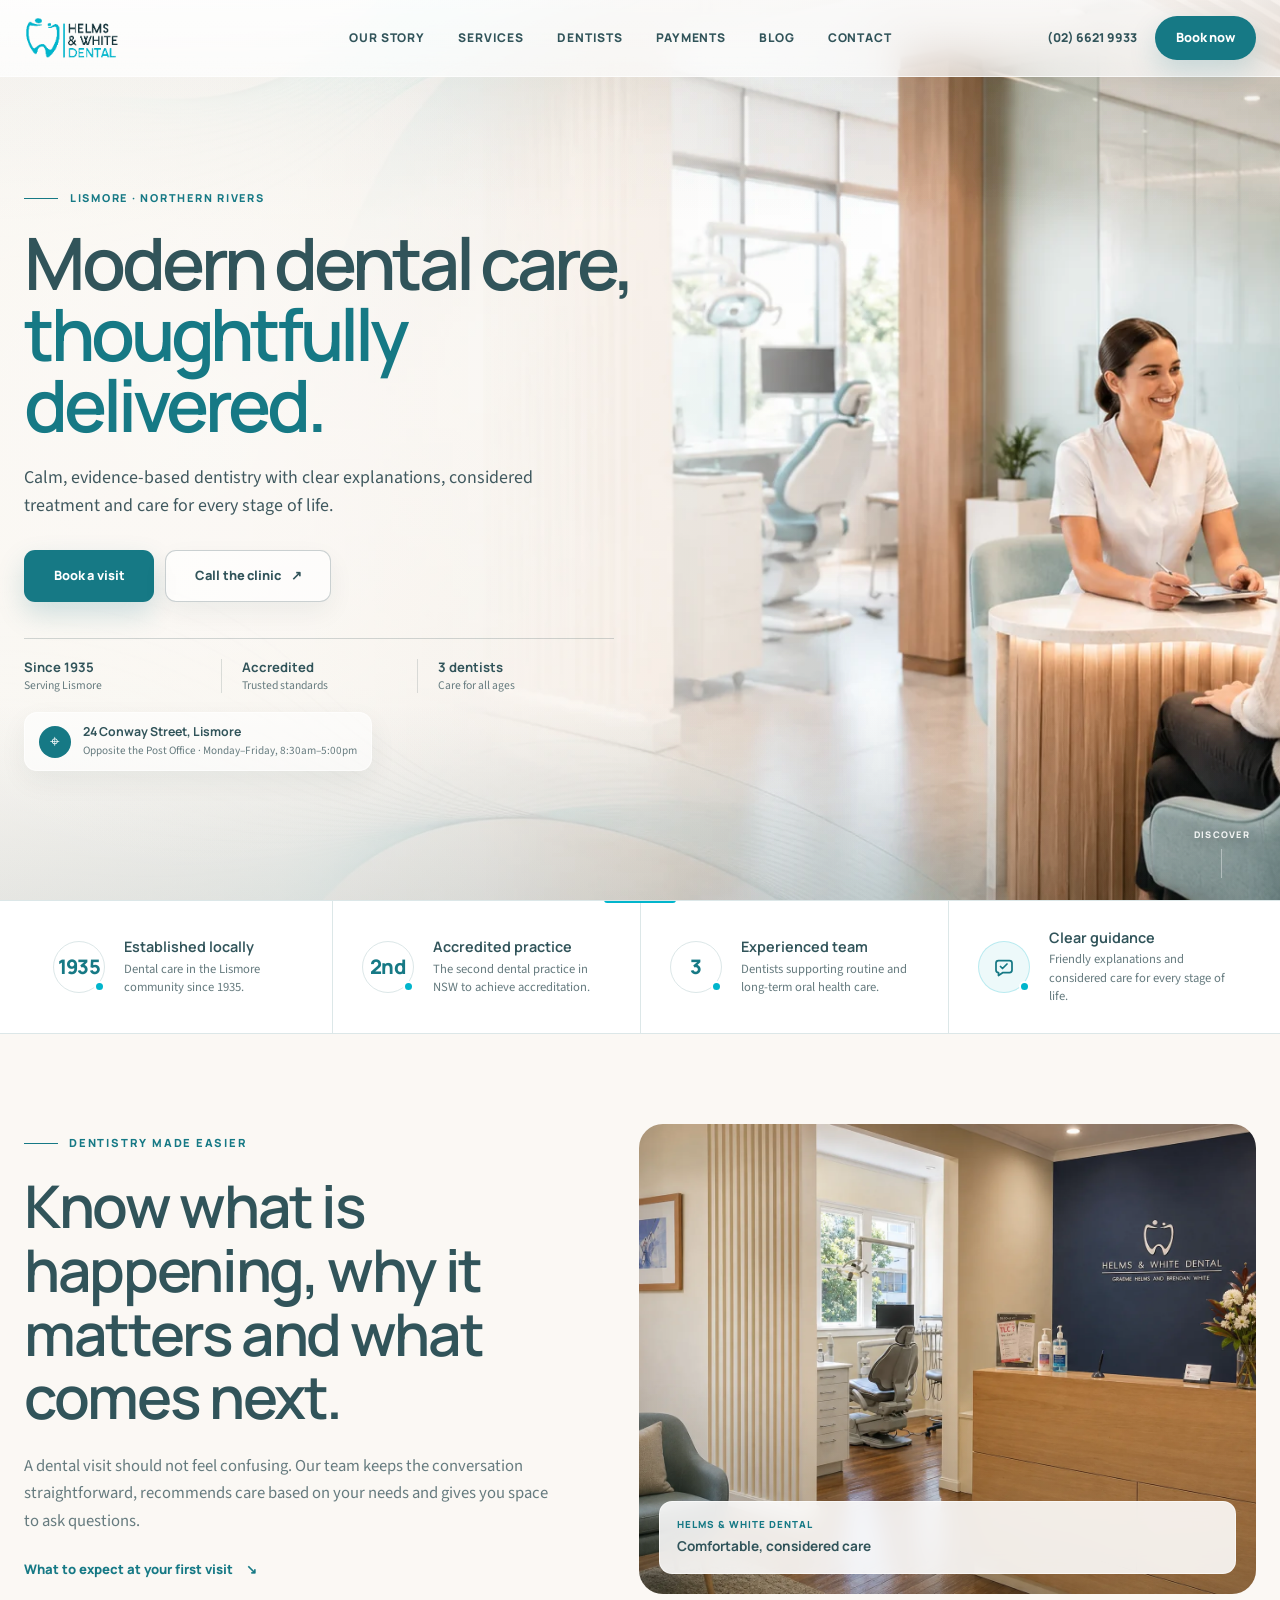
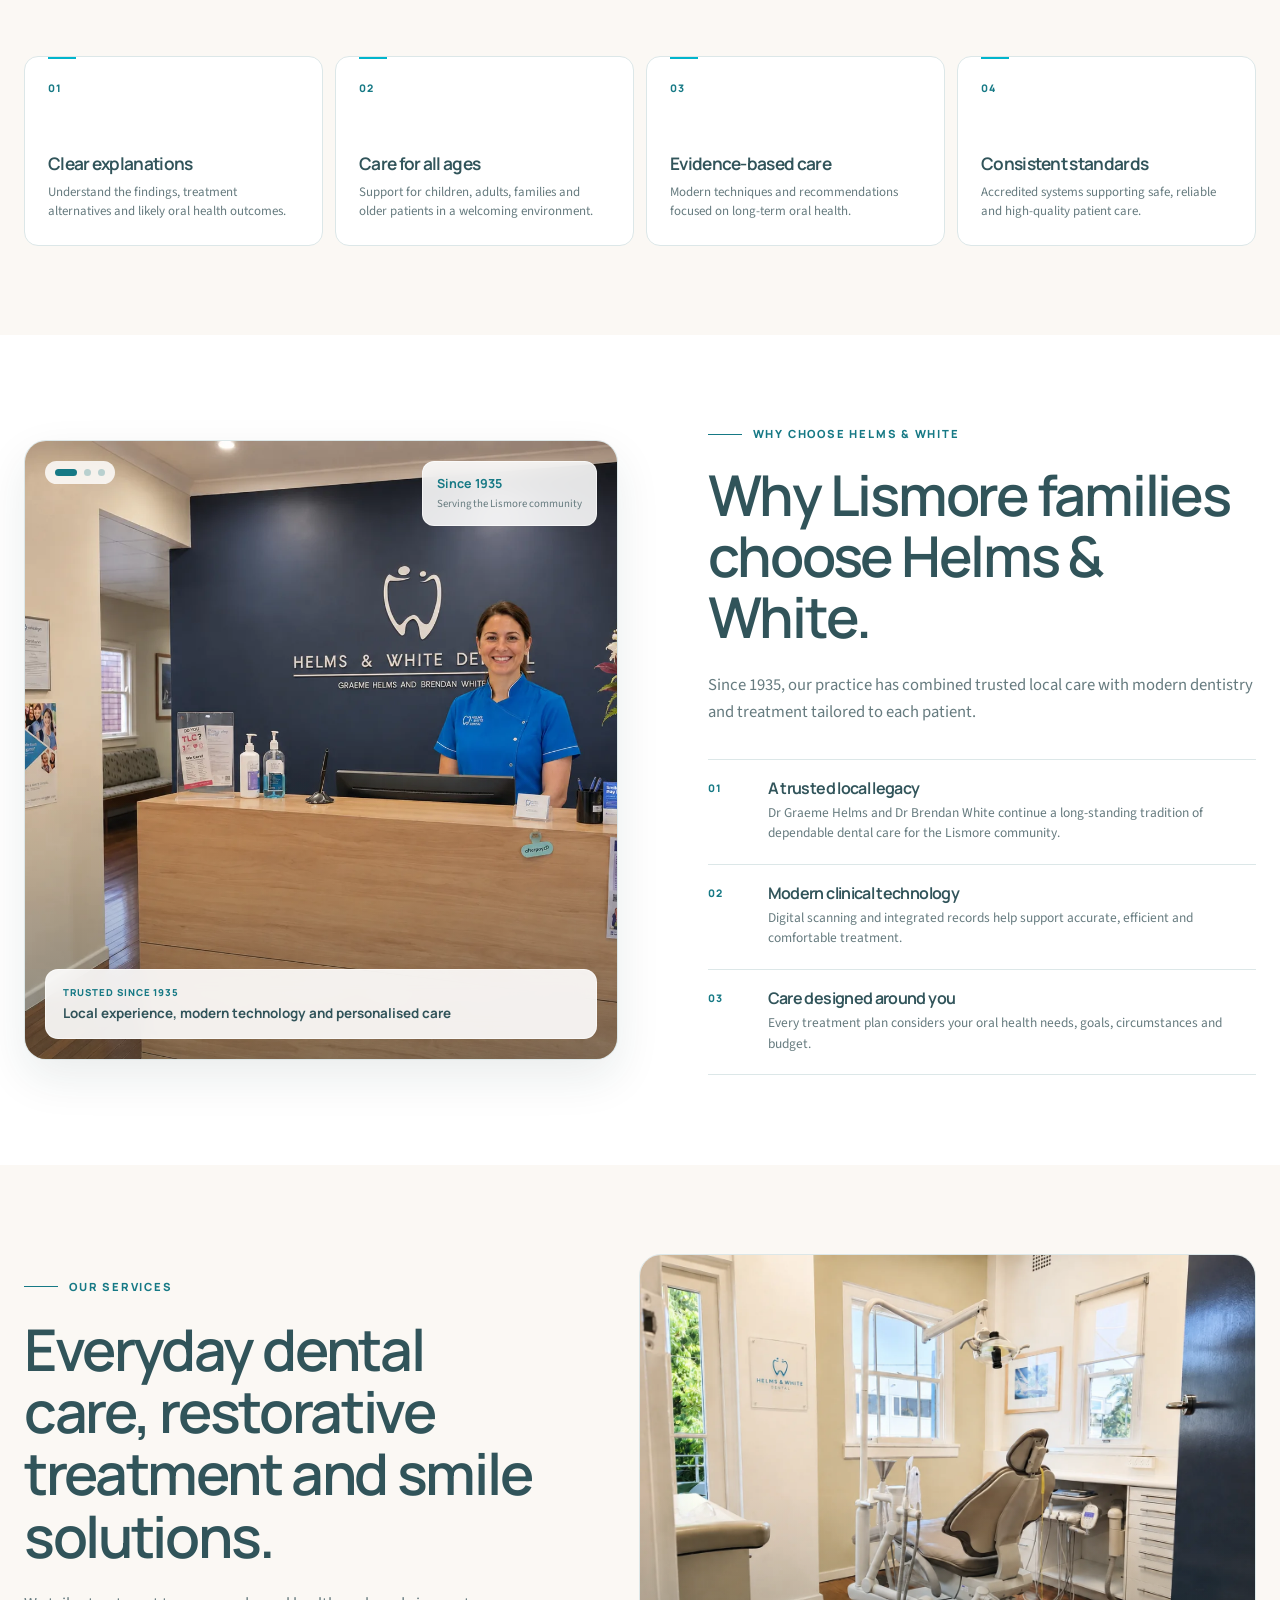
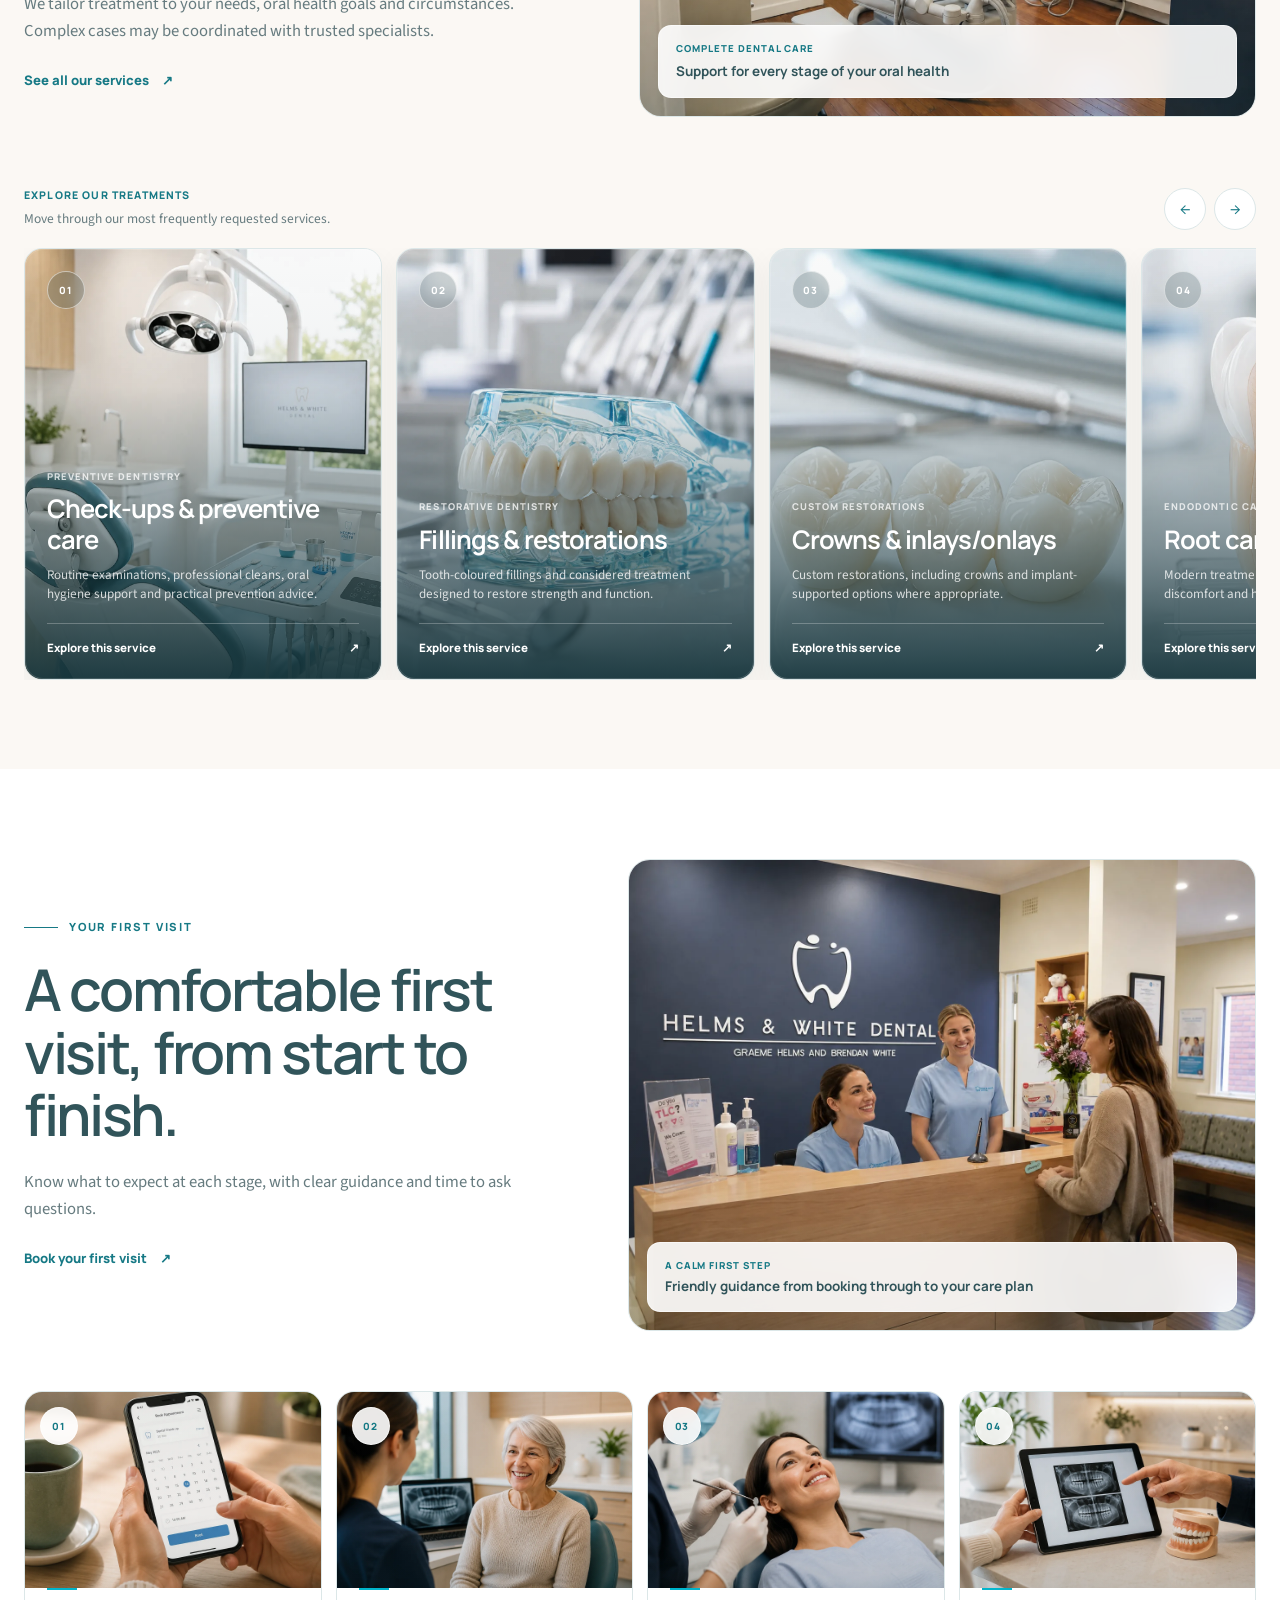
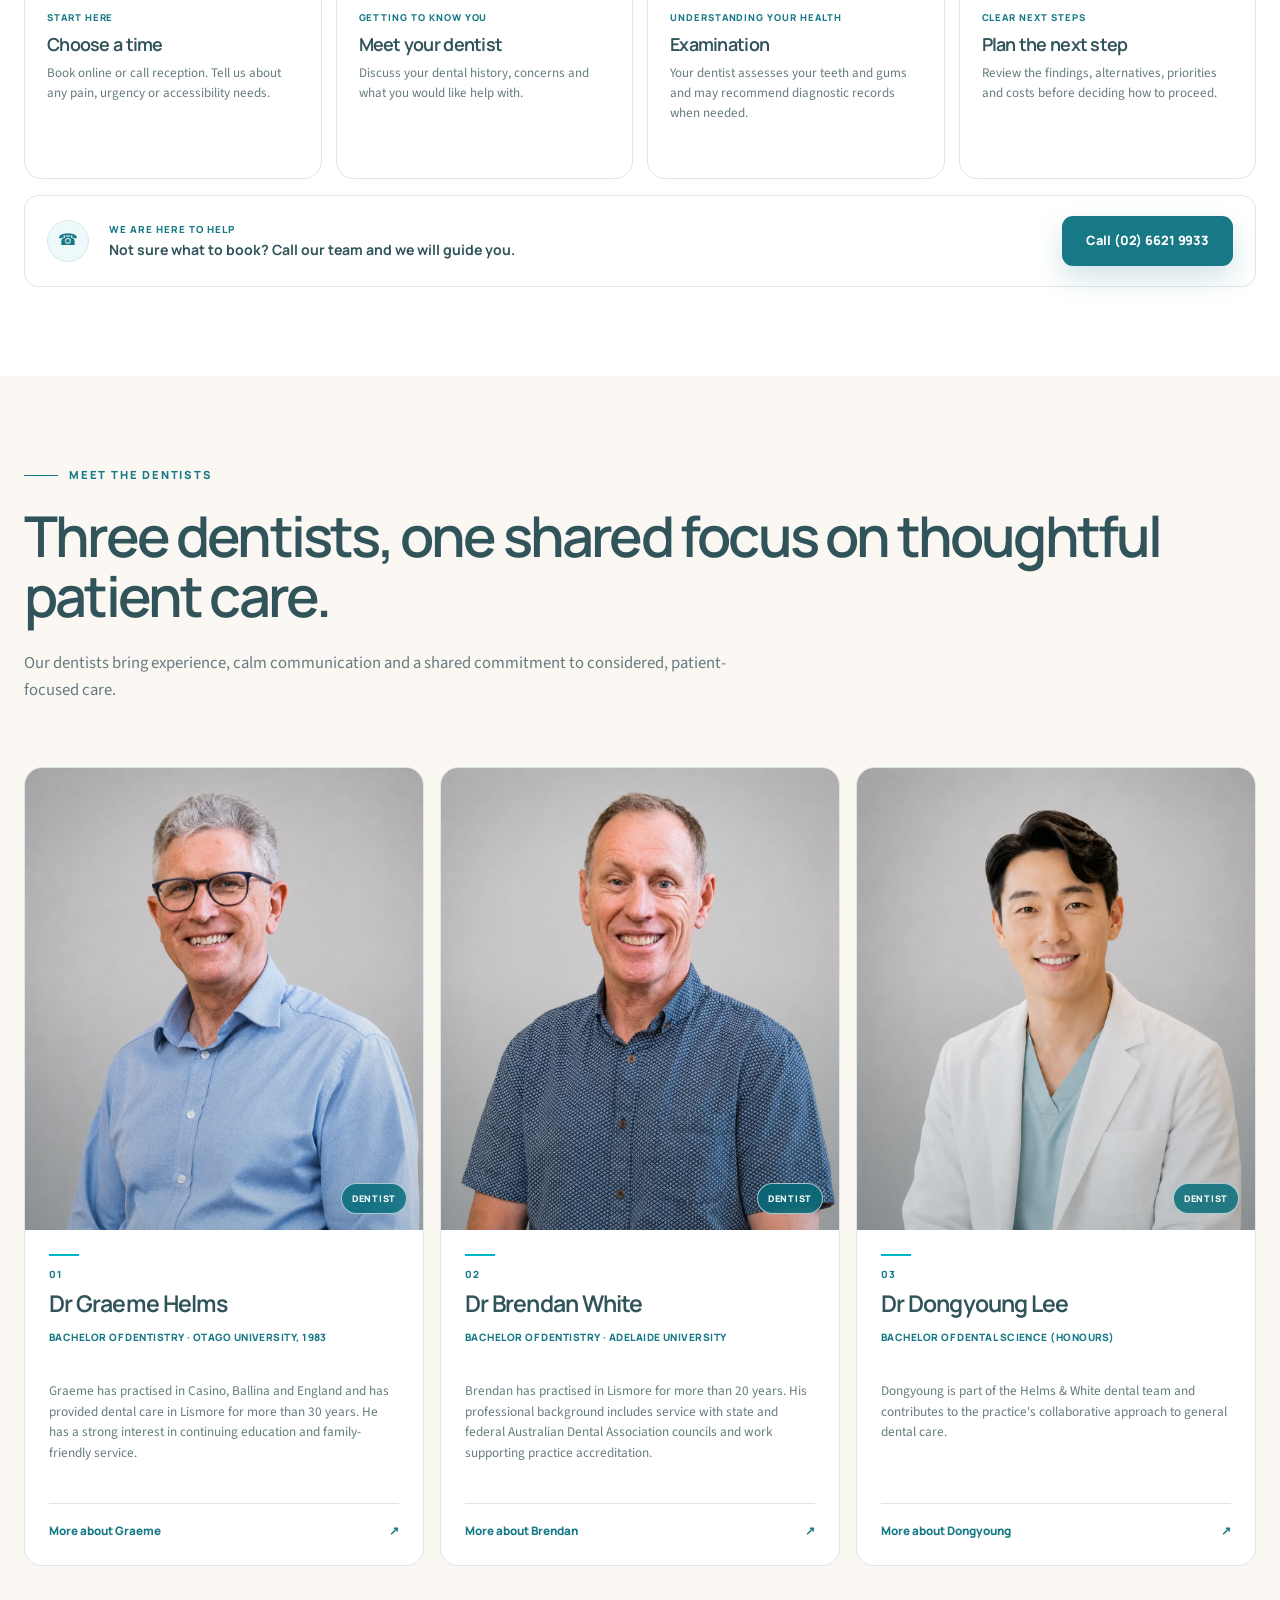
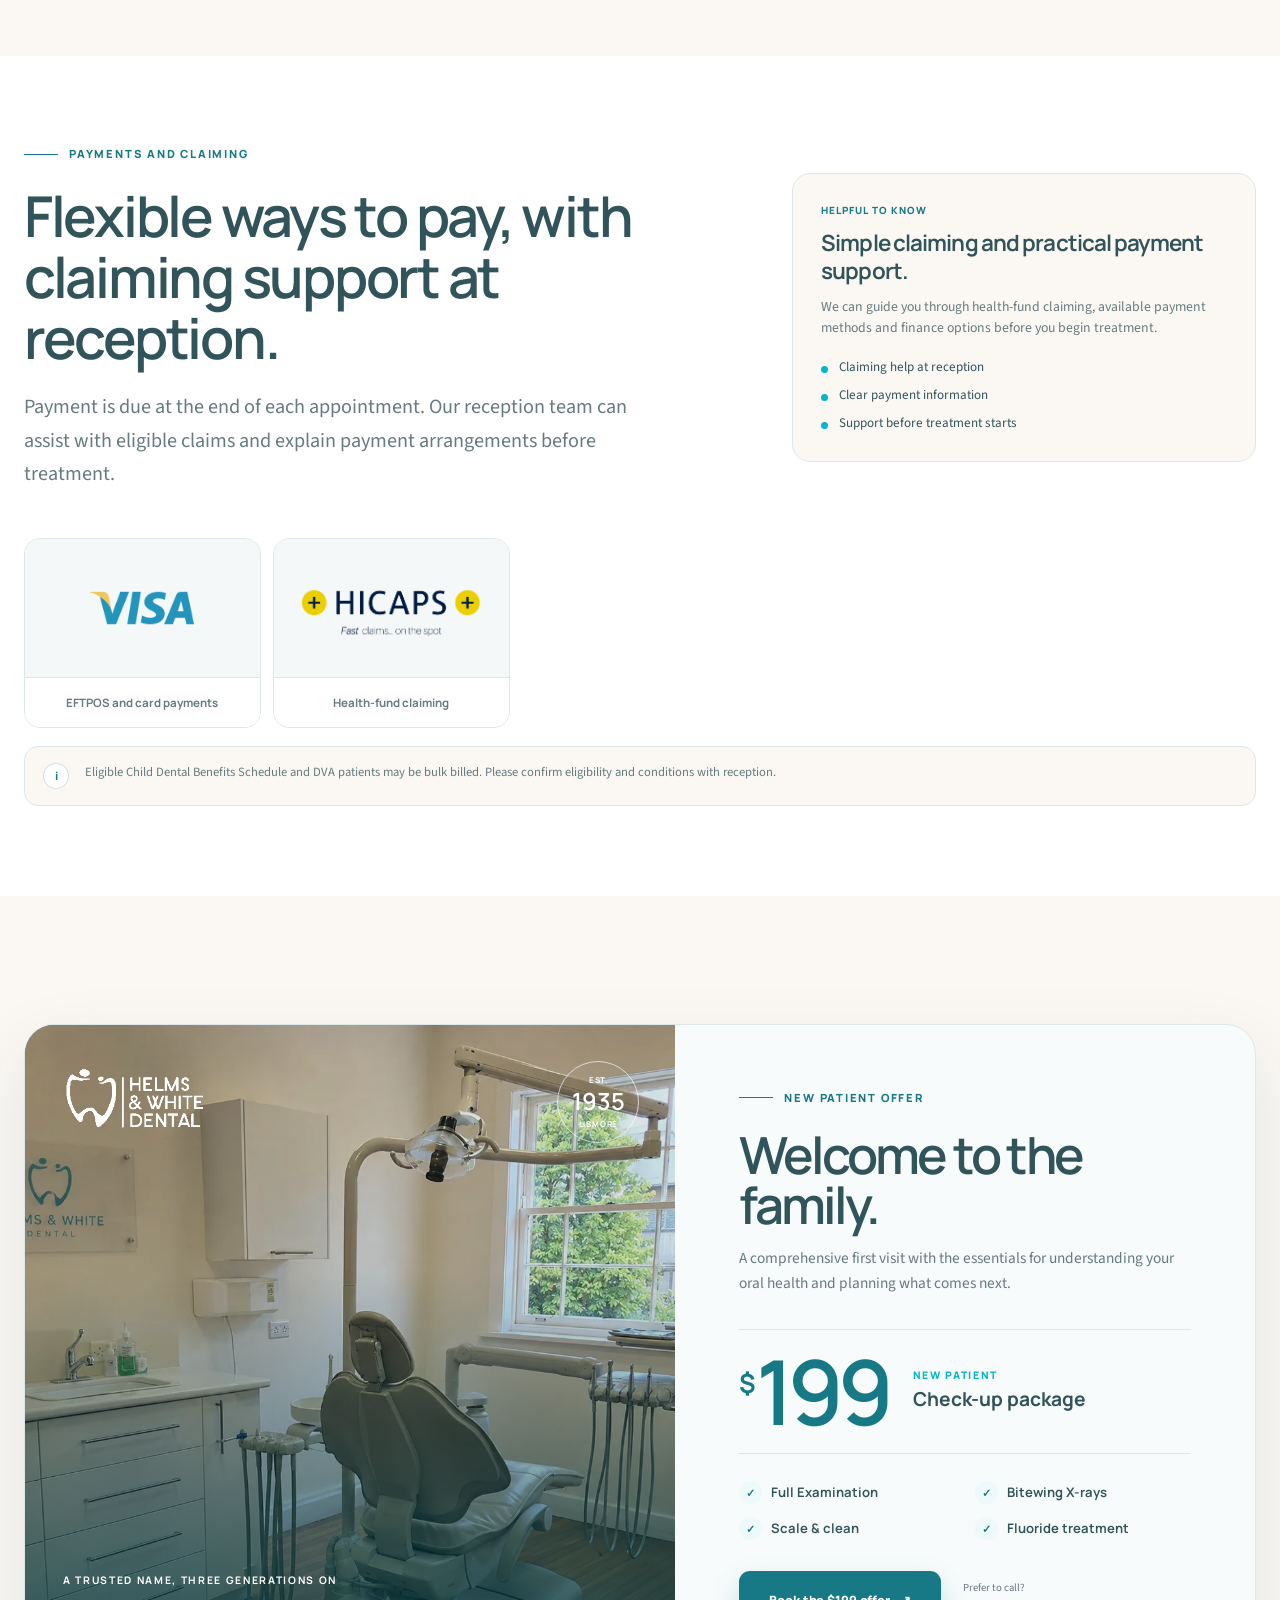
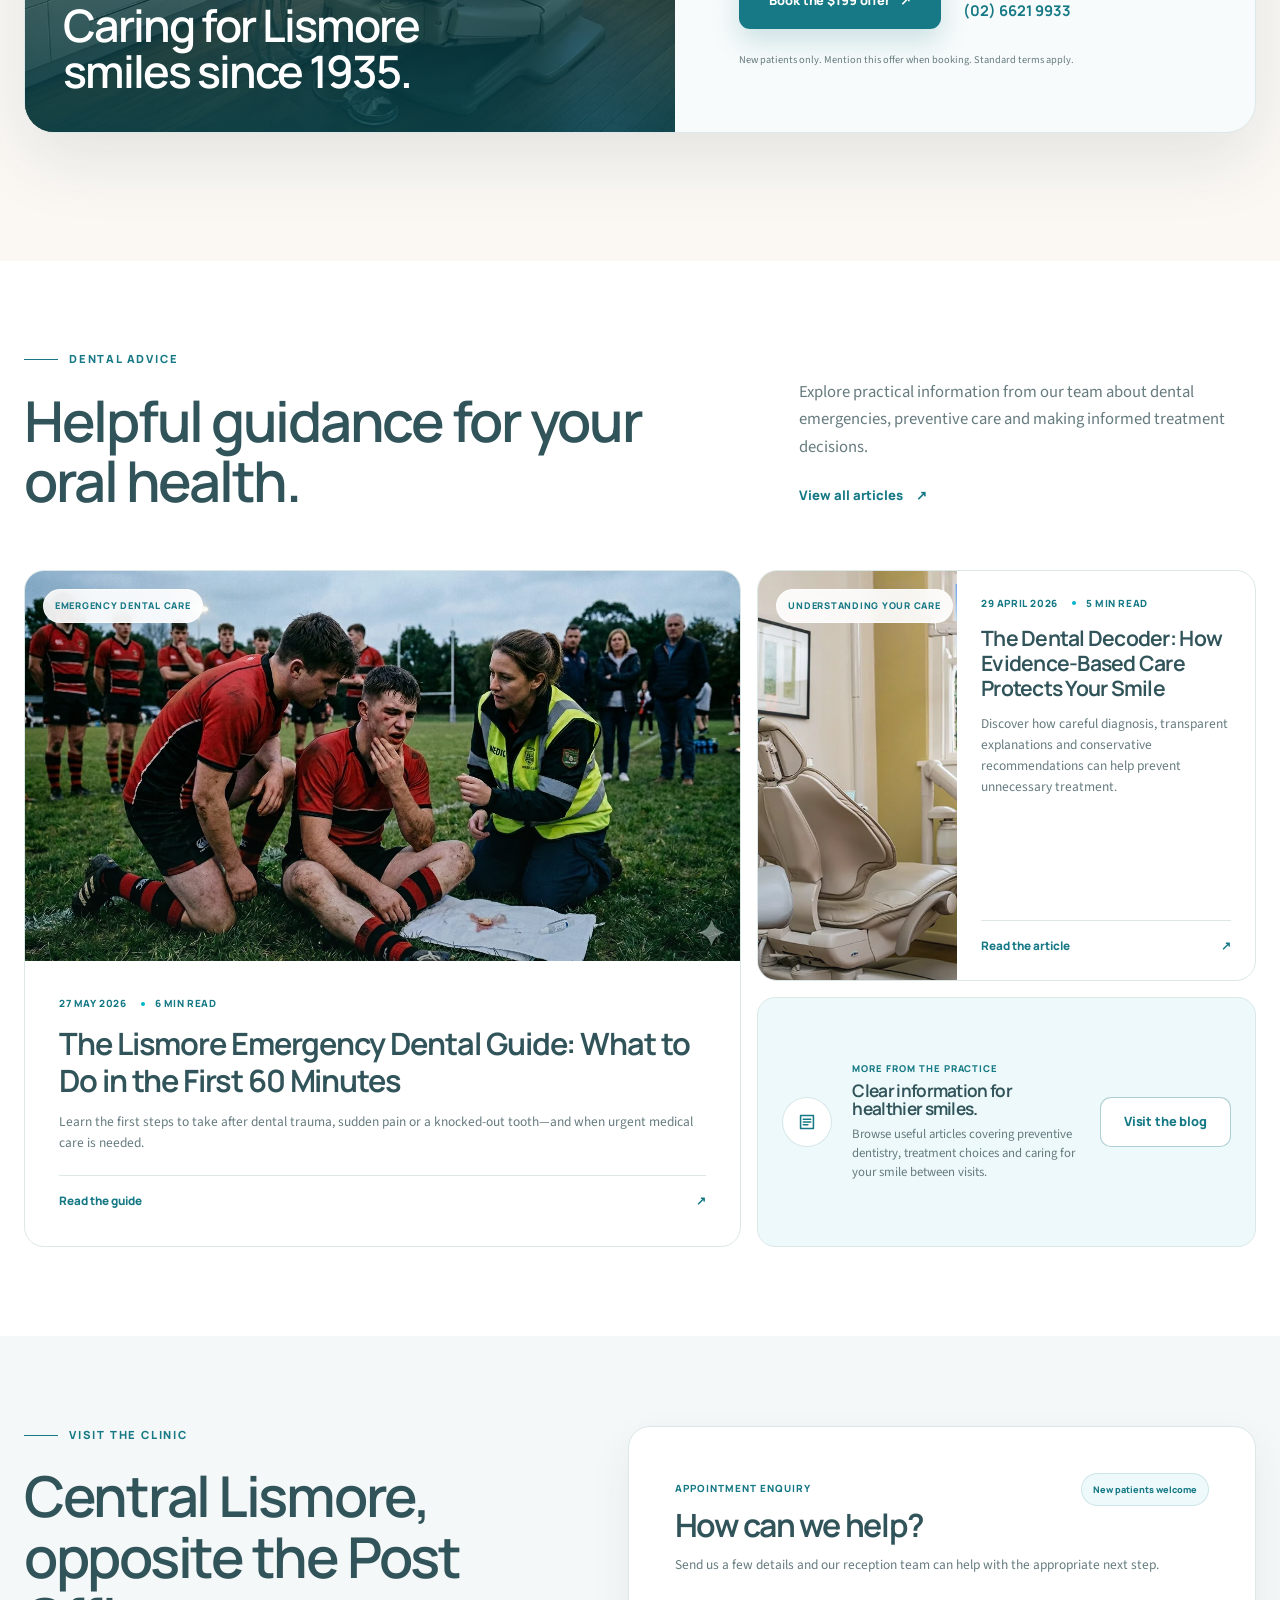
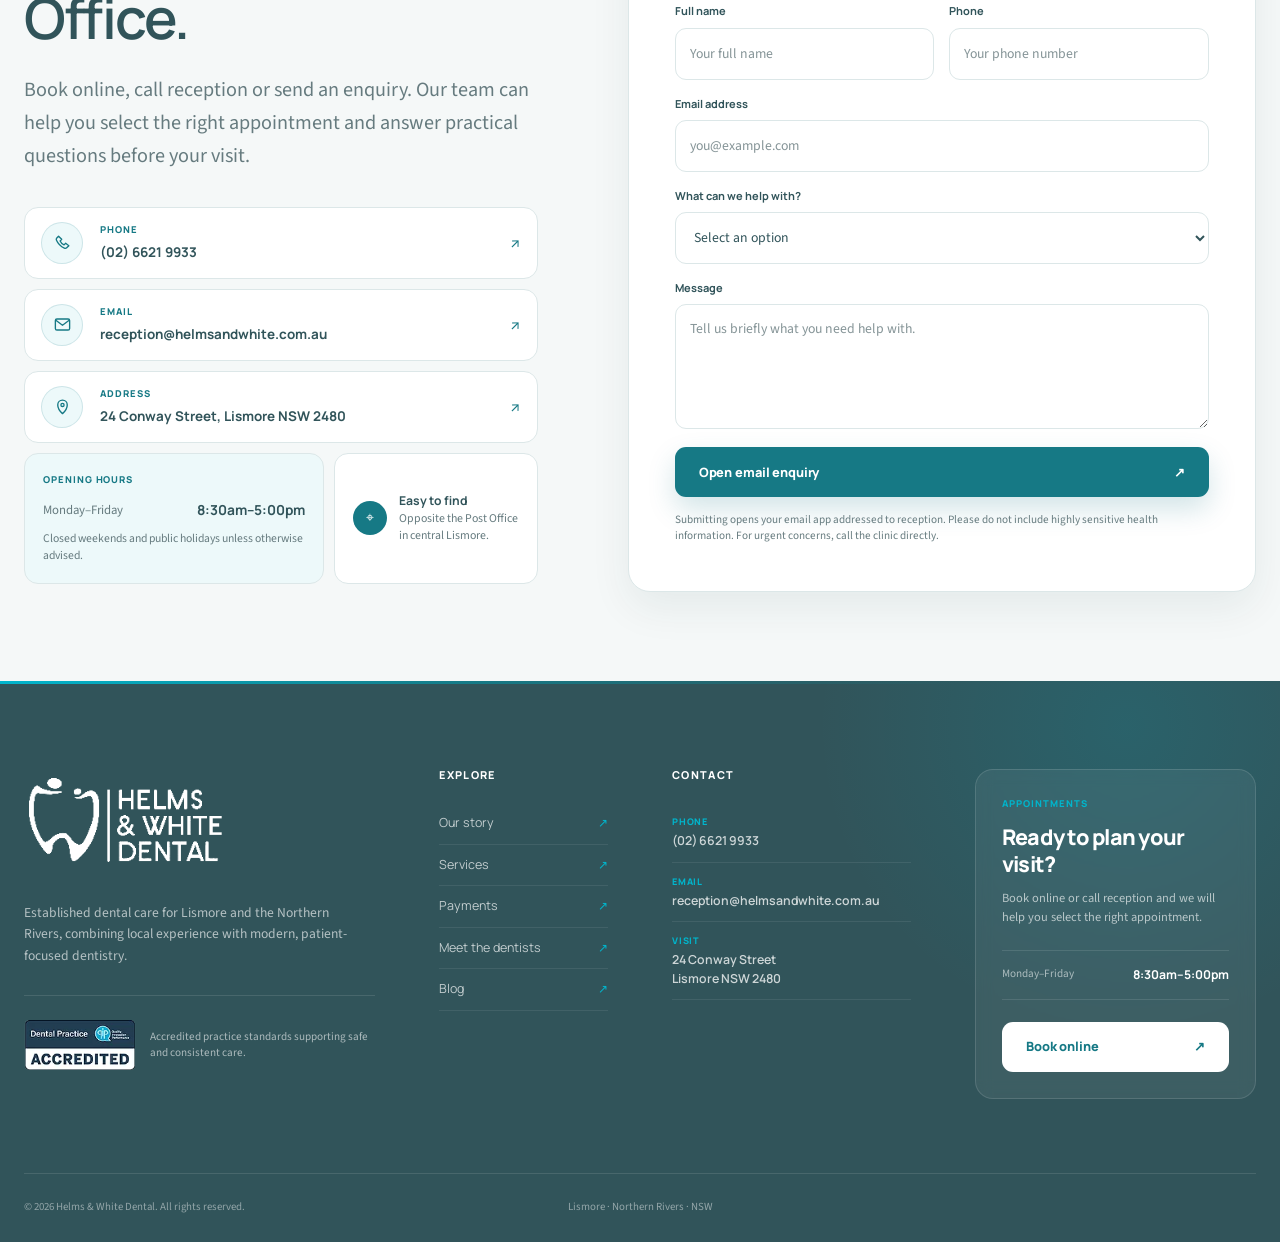
==== commit 77582ccb: "refactor: seo opt" ====
--- a/index.html
+++ b/index.html
@@ -9,6 +9,7 @@
     />
     <meta content="#ffffff" name="theme-color" />
     <title>Helms &amp; White Dental | Family Dentist in Lismore</title>
+    <link rel="canonical" href="https://helmsandwhite.com.au/" />
     <link href="https://fonts.googleapis.com" rel="preconnect" />
     <link crossorigin="" href="https://fonts.gstatic.com" rel="preconnect" />
     <link
@@ -39,7 +40,13 @@
           "postalCode": "2480",
           "addressCountry": "AU"
         },
-        "openingHours": "Mo-Fr 08:30-17:00"
+        "openingHours": "Mo-Fr 08:30-17:00",
+        "areaServed": [
+          {"@type": "City", "name": "Lismore"},
+          {"@type": "City", "name": "Casino"},
+          {"@type": "City", "name": "Kyogle"},
+          {"@type": "City", "name": "Ballina"}
+        ]
       }
     </script>
   </head>
@@ -51,7 +58,7 @@
         <a
           aria-label="Helms &amp; White Dental home"
           class="site-header__brand"
-          href="index.html"
+          href="/"
         >
           <img
             alt="Helms &amp; White Dental"
@@ -280,7 +287,7 @@
             <img
               alt="Bright and welcoming treatment space at Helms and White Dental"
               height="1050"
-              src="assets/images/home/intro/clinic-interior.png"
+              src="assets/images/home/intro/clinic-interior.webp"
               width="1400"
             />
             <figcaption class="intro__media-label">
@@ -347,7 +354,7 @@
                 class="story__slide is-active"
                 data-story-slide=""
                 height="1400"
-                src="assets/images/home/story/reception.png"
+                src="assets/images/home/story/reception.webp"
                 width="1200"
               />
               <img
@@ -358,7 +365,7 @@
                 decoding="async"
                 height="1400"
                 loading="lazy"
-                src="assets/images/home/story/consultation.png"
+                src="assets/images/home/story/consultation.webp"
                 width="1200"
               />
               <img
@@ -369,7 +376,7 @@
                 decoding="async"
                 height="1400"
                 loading="lazy"
-                src="assets/images/home/story/treatment-room.png"
+                src="assets/images/home/story/treatment-room.webp"
                 width="1200"
               />
             </div>
@@ -481,7 +488,7 @@
                 alt="Modern treatment room at Helms and White Dental"
                 decoding="async"
                 height="1000"
-                src="assets/images/home/services/services-overview.png"
+                src="assets/images/home/services/services-overview.webp"
                 width="1500"
               />
               <figcaption>
@@ -538,7 +545,7 @@
                     decoding="async"
                     height="1200"
                     loading="lazy"
-                    src="assets/images/home/services/preventive-care.png"
+                    src="assets/images/home/services/preventive-care.webp"
                     width="960"
                   />
                   <a
@@ -570,7 +577,7 @@
                     decoding="async"
                     height="1200"
                     loading="lazy"
-                    src="assets/images/home/services/restorations.png"
+                    src="assets/images/home/services/restorations.webp"
                     width="960"
                   />
                   <a
@@ -602,7 +609,7 @@
                     decoding="async"
                     height="1200"
                     loading="lazy"
-                    src="assets/images/home/services/crowns-and-inlays.png"
+                    src="assets/images/home/services/crowns-and-inlays.webp"
                     width="960"
                   />
                   <a
@@ -634,7 +641,7 @@
                     decoding="async"
                     height="1200"
                     loading="lazy"
-                    src="assets/images/home/services/root-canal.png"
+                    src="assets/images/home/services/root-canal.webp"
                     width="960"
                   />
                   <a
@@ -666,7 +673,7 @@
                     decoding="async"
                     height="1200"
                     loading="lazy"
-                    src="assets/images/home/services/cosmetic-dentistry.png"
+                    src="assets/images/home/services/cosmetic-dentistry.webp"
                     width="960"
                   />
                   <a
@@ -698,7 +705,7 @@
                     decoding="async"
                     height="1200"
                     loading="lazy"
-                    src="assets/images/home/services/extractions-and-referrals.png"
+                    src="assets/images/home/services/extractions-and-referrals.webp"
                     width="960"
                   />
                   <a
@@ -752,7 +759,7 @@
                 decoding="async"
                 height="627"
                 loading="lazy"
-                src="assets/images/home/first-visit/first-visit-overview.png"
+                src="assets/images/home/first-visit/first-visit-overview.webp"
                 width="1400"
               />
               <figcaption>
@@ -771,7 +778,7 @@
                   decoding="async"
                   height="566"
                   loading="lazy"
-                  src="assets/images/home/first-visit/booking.png"
+                  src="assets/images/home/first-visit/booking.webp"
                   width="900"
                 />
                 <span class="visit-step__number"> 01 </span>
@@ -792,7 +799,7 @@
                   decoding="async"
                   height="566"
                   loading="lazy"
-                  src="assets/images/home/first-visit/welcome.png"
+                  src="assets/images/home/first-visit/welcome.webp"
                   width="900"
                 />
                 <span class="visit-step__number"> 02 </span>
@@ -813,7 +820,7 @@
                   decoding="async"
                   height="566"
                   loading="lazy"
-                  src="assets/images/home/first-visit/examination.png"
+                  src="assets/images/home/first-visit/examination.webp"
                   width="900"
                 />
                 <span class="visit-step__number"> 03 </span>
@@ -836,7 +843,7 @@
                   decoding="async"
                   height="566"
                   loading="lazy"
-                  src="assets/images/home/first-visit/care-plan.png"
+                  src="assets/images/home/first-visit/care-plan.webp"
                   width="900"
                 />
                 <span class="visit-step__number"> 04 </span>
@@ -895,7 +902,7 @@
                   decoding="async"
                   height="653"
                   loading="lazy"
-                  src="assets/images/home/team/graeme-helms.png"
+                  src="assets/images/home/team/graeme-helms.webp"
                   width="560"
                 />
                 <div aria-hidden="true" class="team-card__image-overlay"></div>
@@ -933,7 +940,7 @@
                   decoding="async"
                   height="653"
                   loading="lazy"
-                  src="assets/images/home/team/brendan-white.png"
+                  src="assets/images/home/team/brendan-white.webp"
                   width="560"
                 />
                 <div aria-hidden="true" class="team-card__image-overlay"></div>
@@ -967,11 +974,11 @@
             <article class="team-card">
               <div class="team-card__image">
                 <img
-                  alt="AI-generated placeholder portrait for Dr Dongyoung David Lee"
+                  alt="Portrait of Dr Dongyoung Lee"
                   decoding="async"
                   height="1200"
                   loading="lazy"
-                  src="assets/images/home/team/david-lee-placeholder.png"
+                  src="assets/images/home/team/dongyoung-lee.webp"
                   width="900"
                 />
                 <div aria-hidden="true" class="team-card__image-overlay"></div>
@@ -988,9 +995,9 @@
                   Bachelor of Dental Science (Honours)
                 </p>
                 <p class="team-card__description">
-                  David is a dentist at Helms &amp; White Dental. Additional
-                  biography and clinical-interest details can be added once they
-                  have been supplied and approved for website use.
+                  Dongyoung is part of the Helms &amp; White dental team and
+                  contributes to the practice's collaborative approach to
+                  general dental care.
                 </p>
                 <a
                   class="team-card__link"
@@ -1035,7 +1042,7 @@
             </aside>
           </div>
           <div
-            aria-label="Accepted payment and finance options"
+            aria-label="Payment and claiming options"
             class="payments__options"
           >
             <article class="payment-option">
@@ -1049,7 +1056,7 @@
                   width="128"
                 />
               </div>
-              <span> Card payments </span>
+              <span> EFTPOS and card payments </span>
             </article>
             <article class="payment-option">
               <div class="payment-option__logo">
@@ -1064,45 +1071,6 @@
               </div>
               <span> Health-fund claiming </span>
             </article>
-            <article class="payment-option">
-              <div class="payment-option__logo">
-                <img
-                  alt="Afterpay"
-                  decoding="async"
-                  height="2204"
-                  loading="lazy"
-                  src="assets/images/home/payments/afterpay.png"
-                  width="6328"
-                />
-              </div>
-              <span> Afterpay available </span>
-            </article>
-            <article class="payment-option">
-              <div class="payment-option__logo">
-                <img
-                  alt="Fund My Dental"
-                  decoding="async"
-                  height="525"
-                  loading="lazy"
-                  src="assets/images/home/payments/fund-my-dental.png"
-                  width="1024"
-                />
-              </div>
-              <span> Dental payment plans </span>
-            </article>
-            <article class="payment-option">
-              <div class="payment-option__logo">
-                <img
-                  alt="TLC"
-                  decoding="async"
-                  height="292"
-                  loading="lazy"
-                  src="assets/images/home/payments/tlc.png"
-                  width="488"
-                />
-              </div>
-              <span> Healthcare finance </span>
-            </article>
           </div>
           <div class="payments__note">
             <span aria-hidden="true" class="payments__note-icon"> i </span>
@@ -1125,7 +1093,7 @@
             <!-- Image -->
             <figure class="new-patient-offer__media">
               <img
-                src="assets/images/home/story/treatment-room.png"
+                src="assets/images/home/story/treatment-room.webp"
                 alt="Treatment room at Helms and White Dental in Lismore"
                 width="1200"
                 height="1400"
@@ -1524,7 +1492,7 @@
                 ></textarea>
               </label>
               <button class="button button--primary button--full" type="submit">
-                Send an enquiry
+                Open email enquiry
                 <span aria-hidden="true"> ↗ </span>
               </button>
               <p
@@ -1534,8 +1502,9 @@
                 id="form-note"
                 role="status"
               >
-                Please do not include highly sensitive health information. For
-                urgent concerns, call the clinic directly.
+                Submitting opens your email app addressed to reception. Please do
+                not include highly sensitive health information. For urgent
+                concerns, call the clinic directly.
               </p>
             </form>
           </div>
@@ -1650,8 +1619,6 @@
         </p>
         <p class="site-footer__location">Lismore · Northern Rivers · NSW</p>
         <div class="site-footer__legal">
-          <a href="pages/privacy.html"> Privacy </a>
-          <a href="pages/accessibility.html"> Accessibility </a>
         </div>
       </div>
     </footer>
@@ -1695,7 +1662,7 @@
 
         <div class="promo-modal__media">
           <img
-            src="assets/images/home/first-visit/first-visit-overview.png"
+            src="assets/images/home/first-visit/first-visit-overview.webp"
             alt="Welcoming care at Helms and White Dental"
             width="1400"
             height="627"
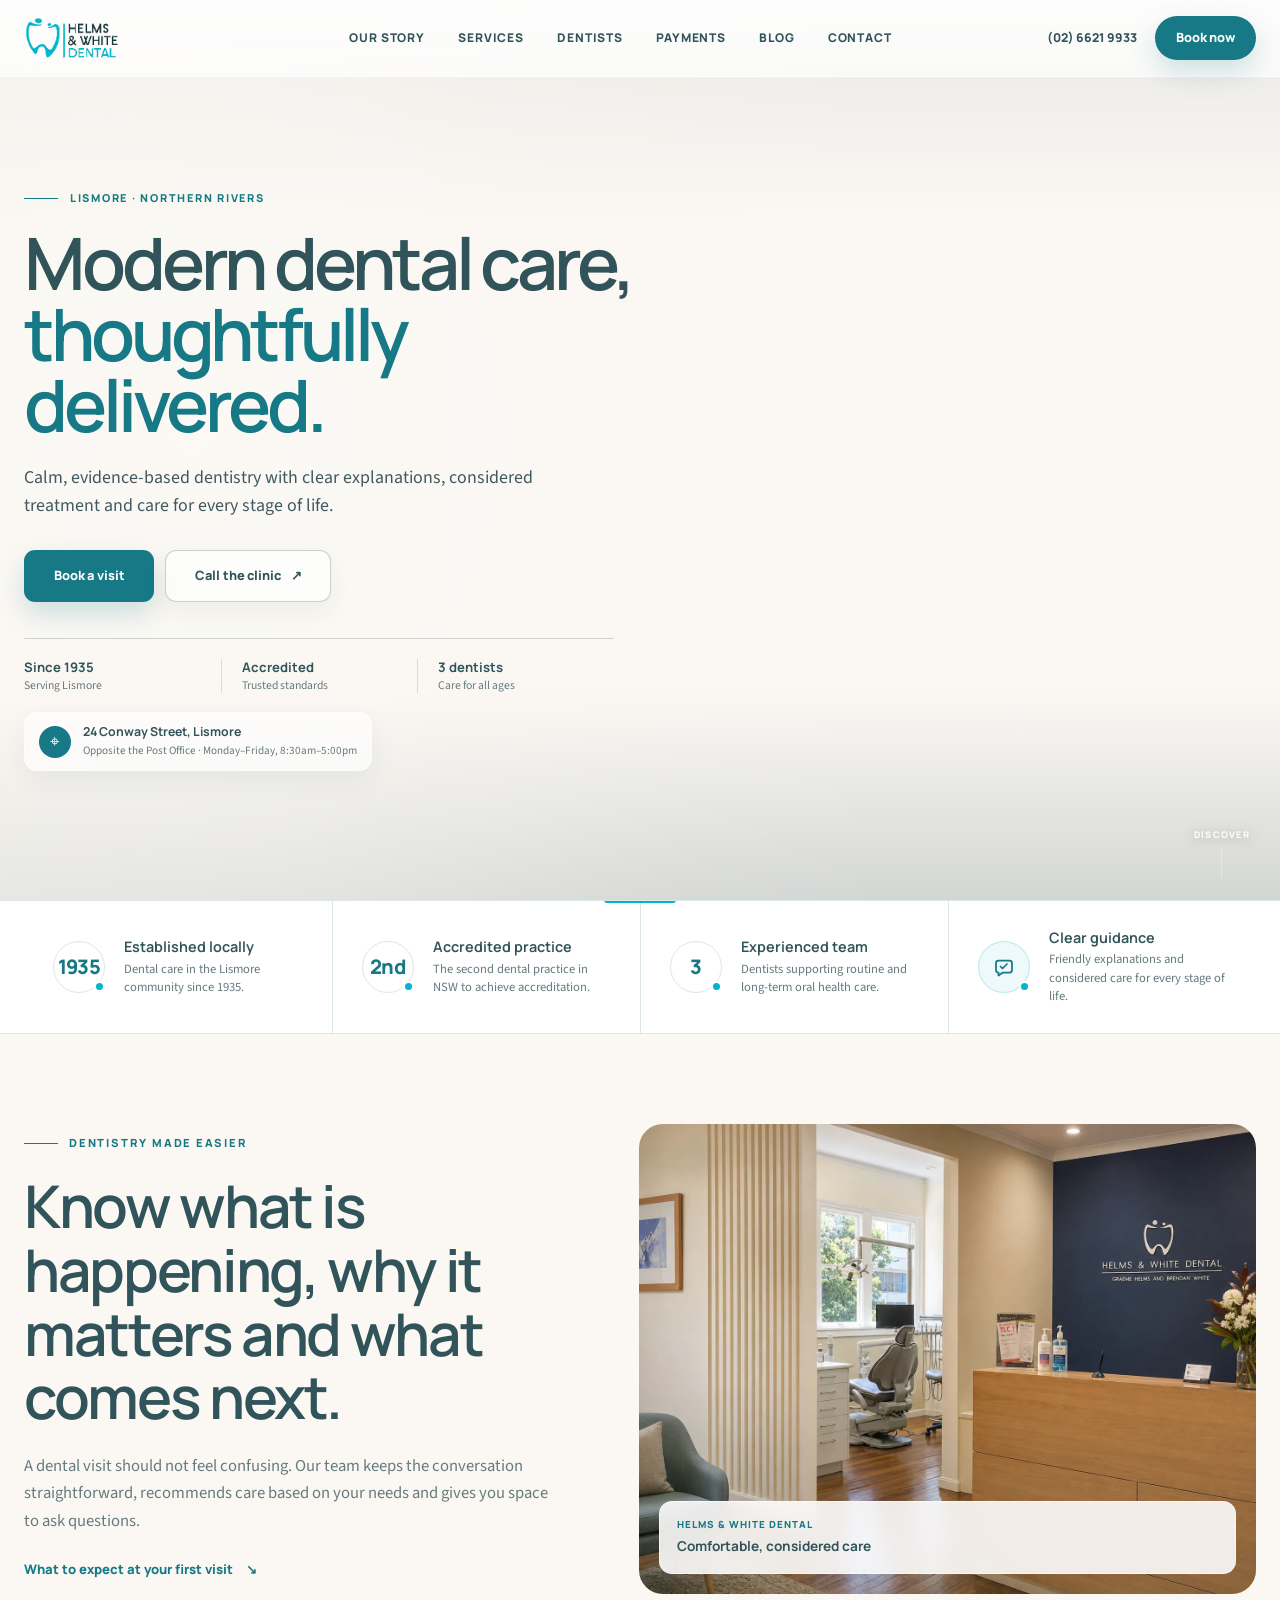
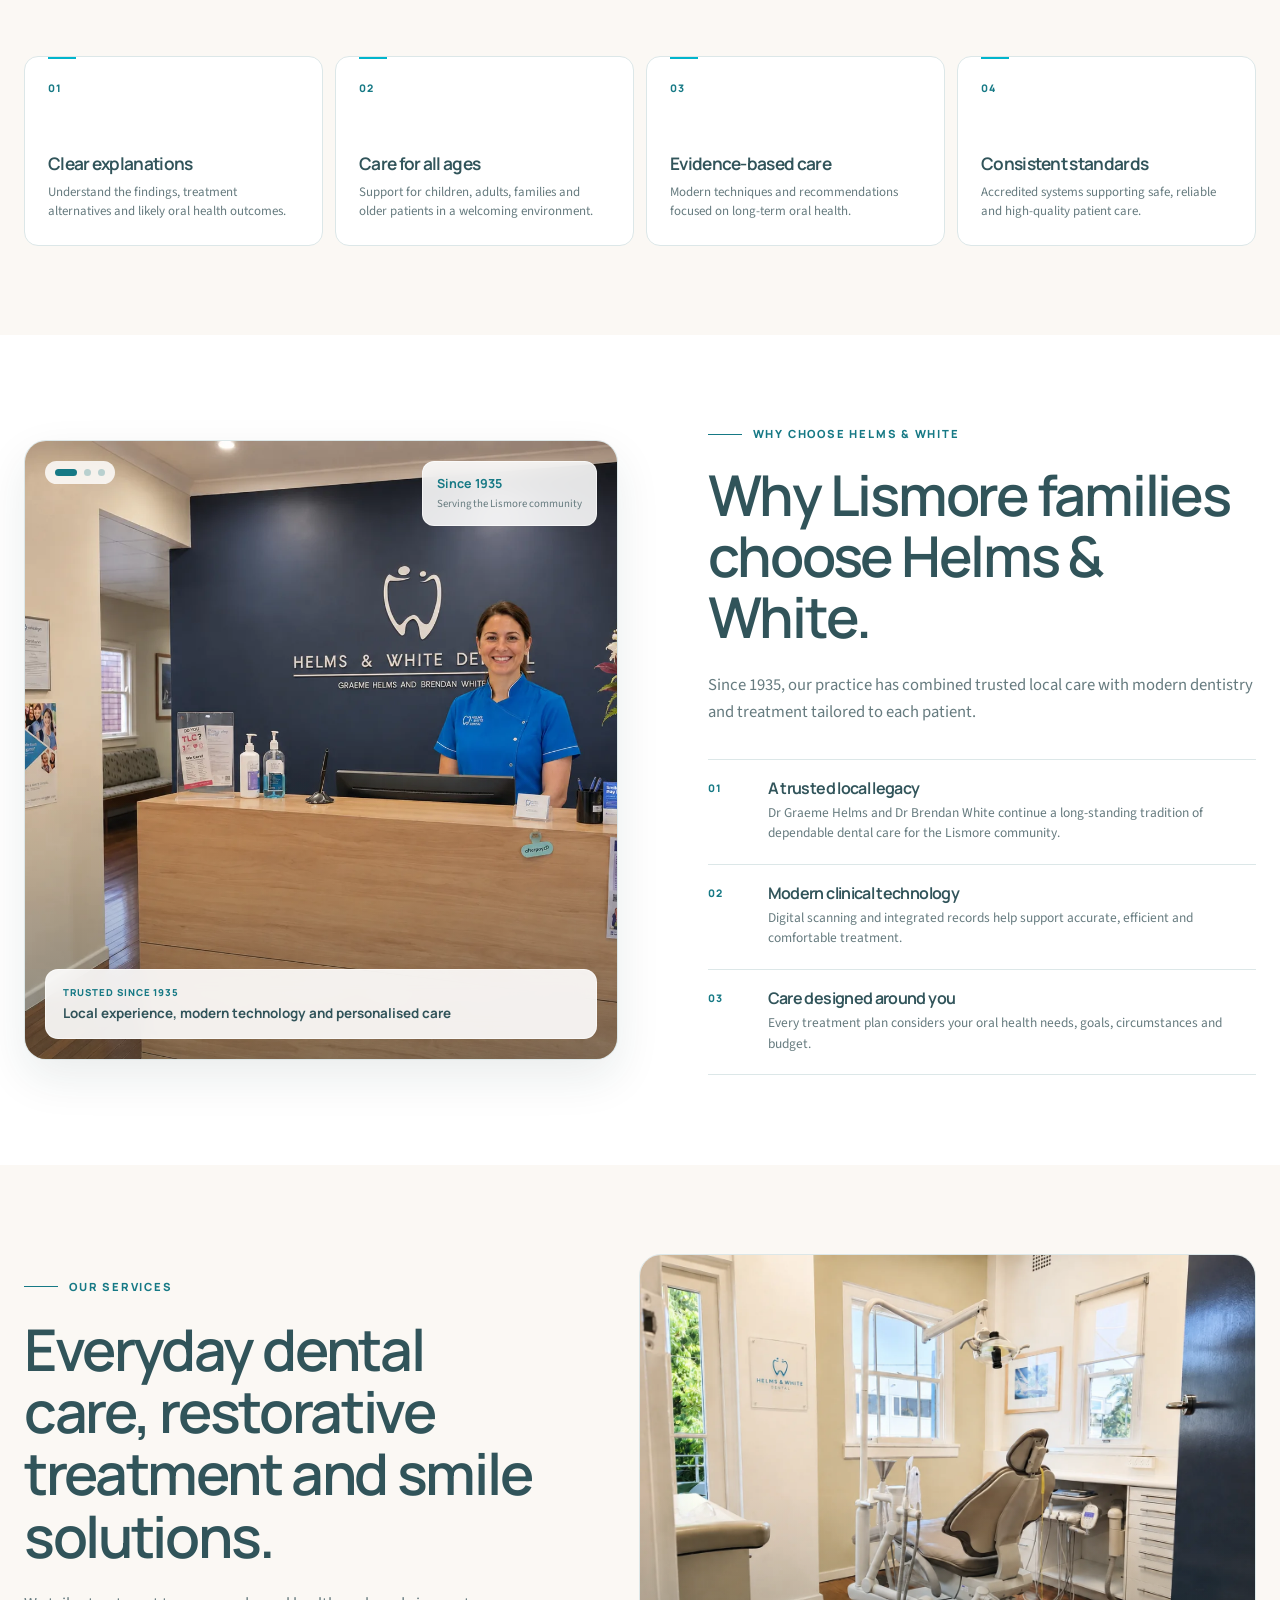
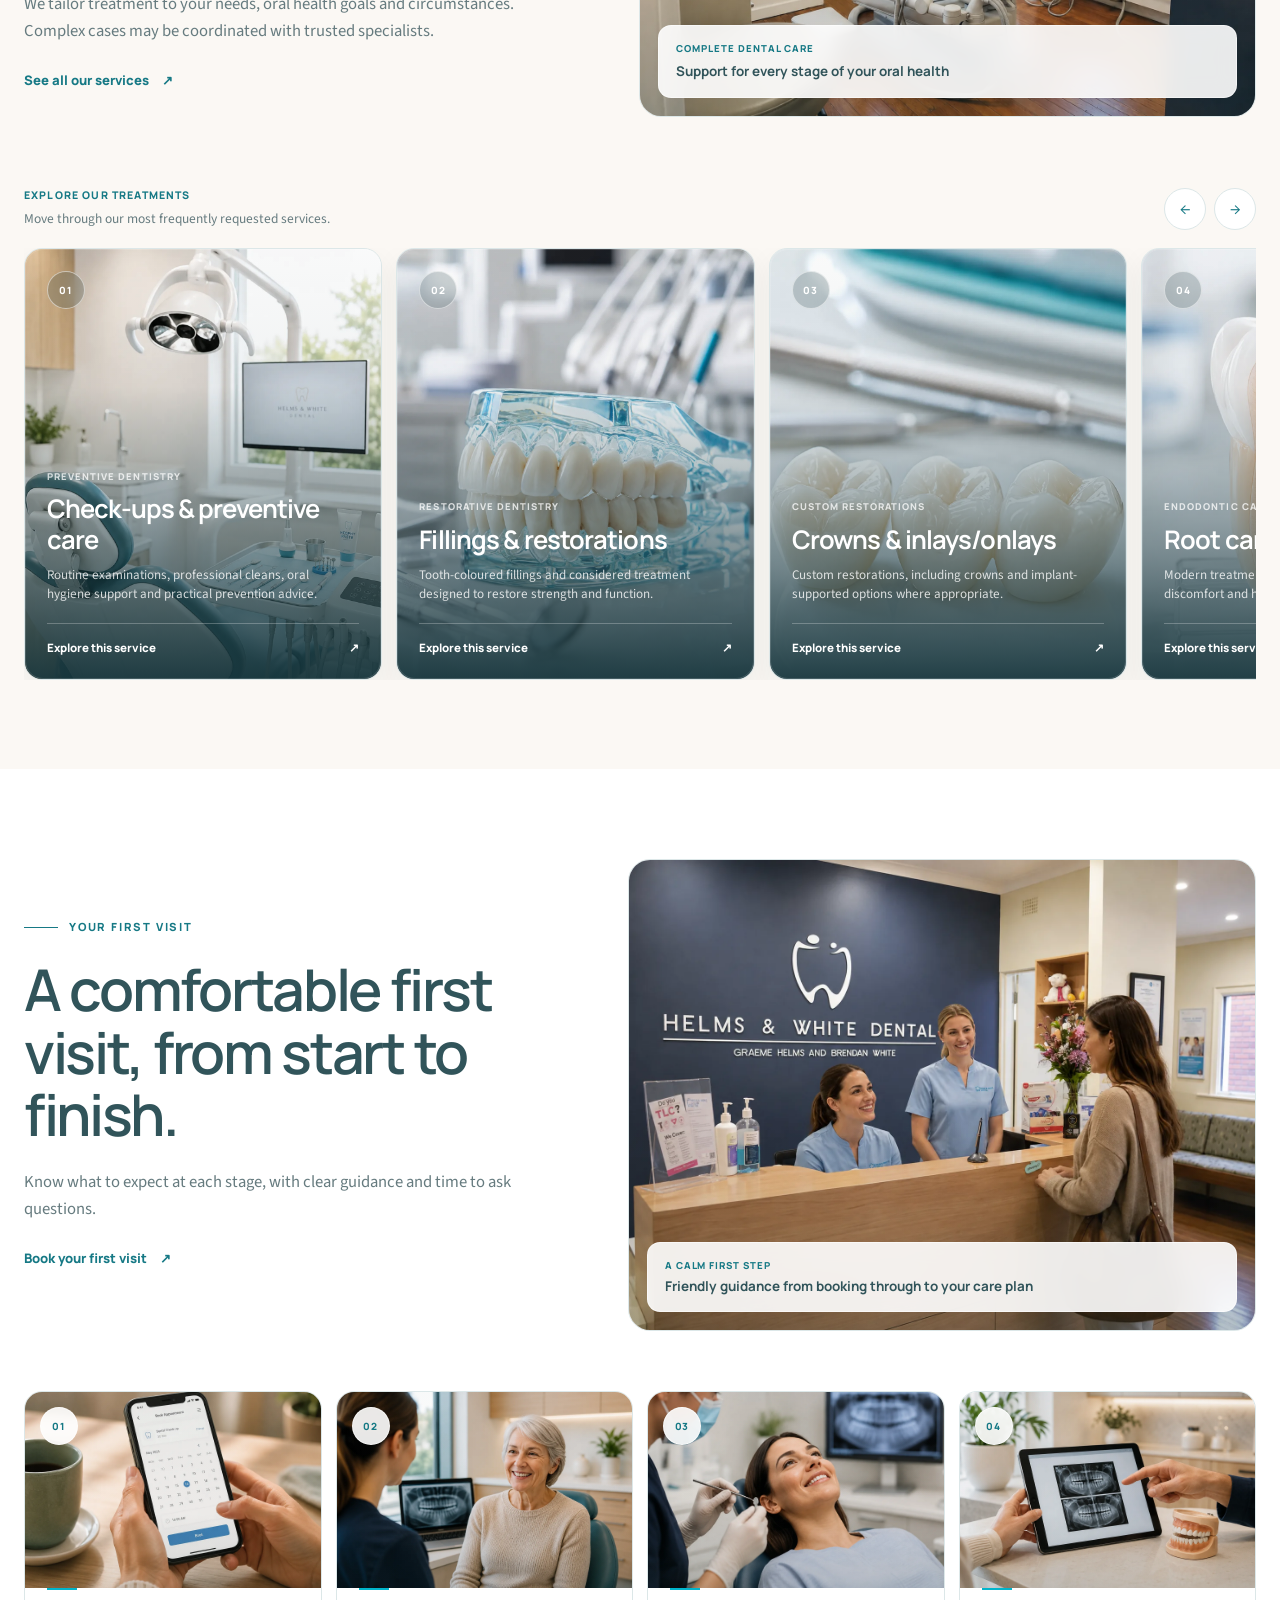
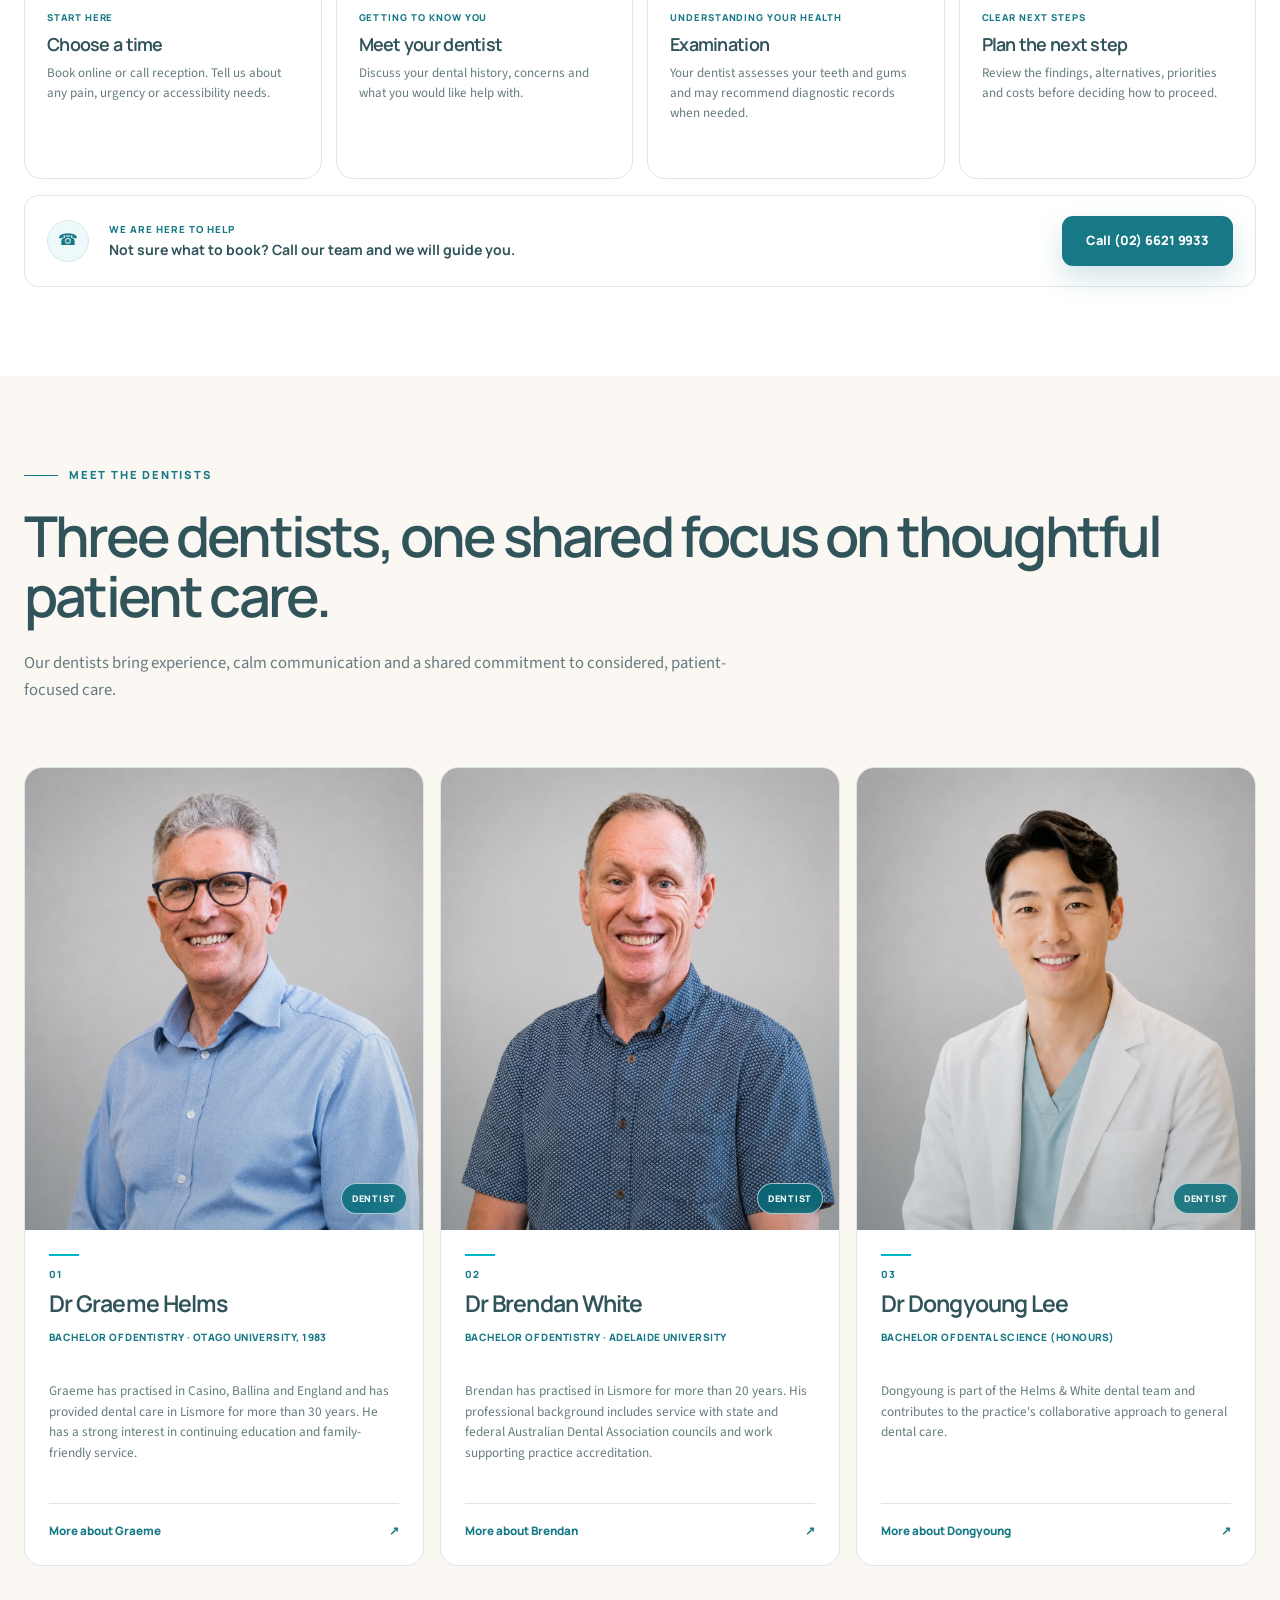
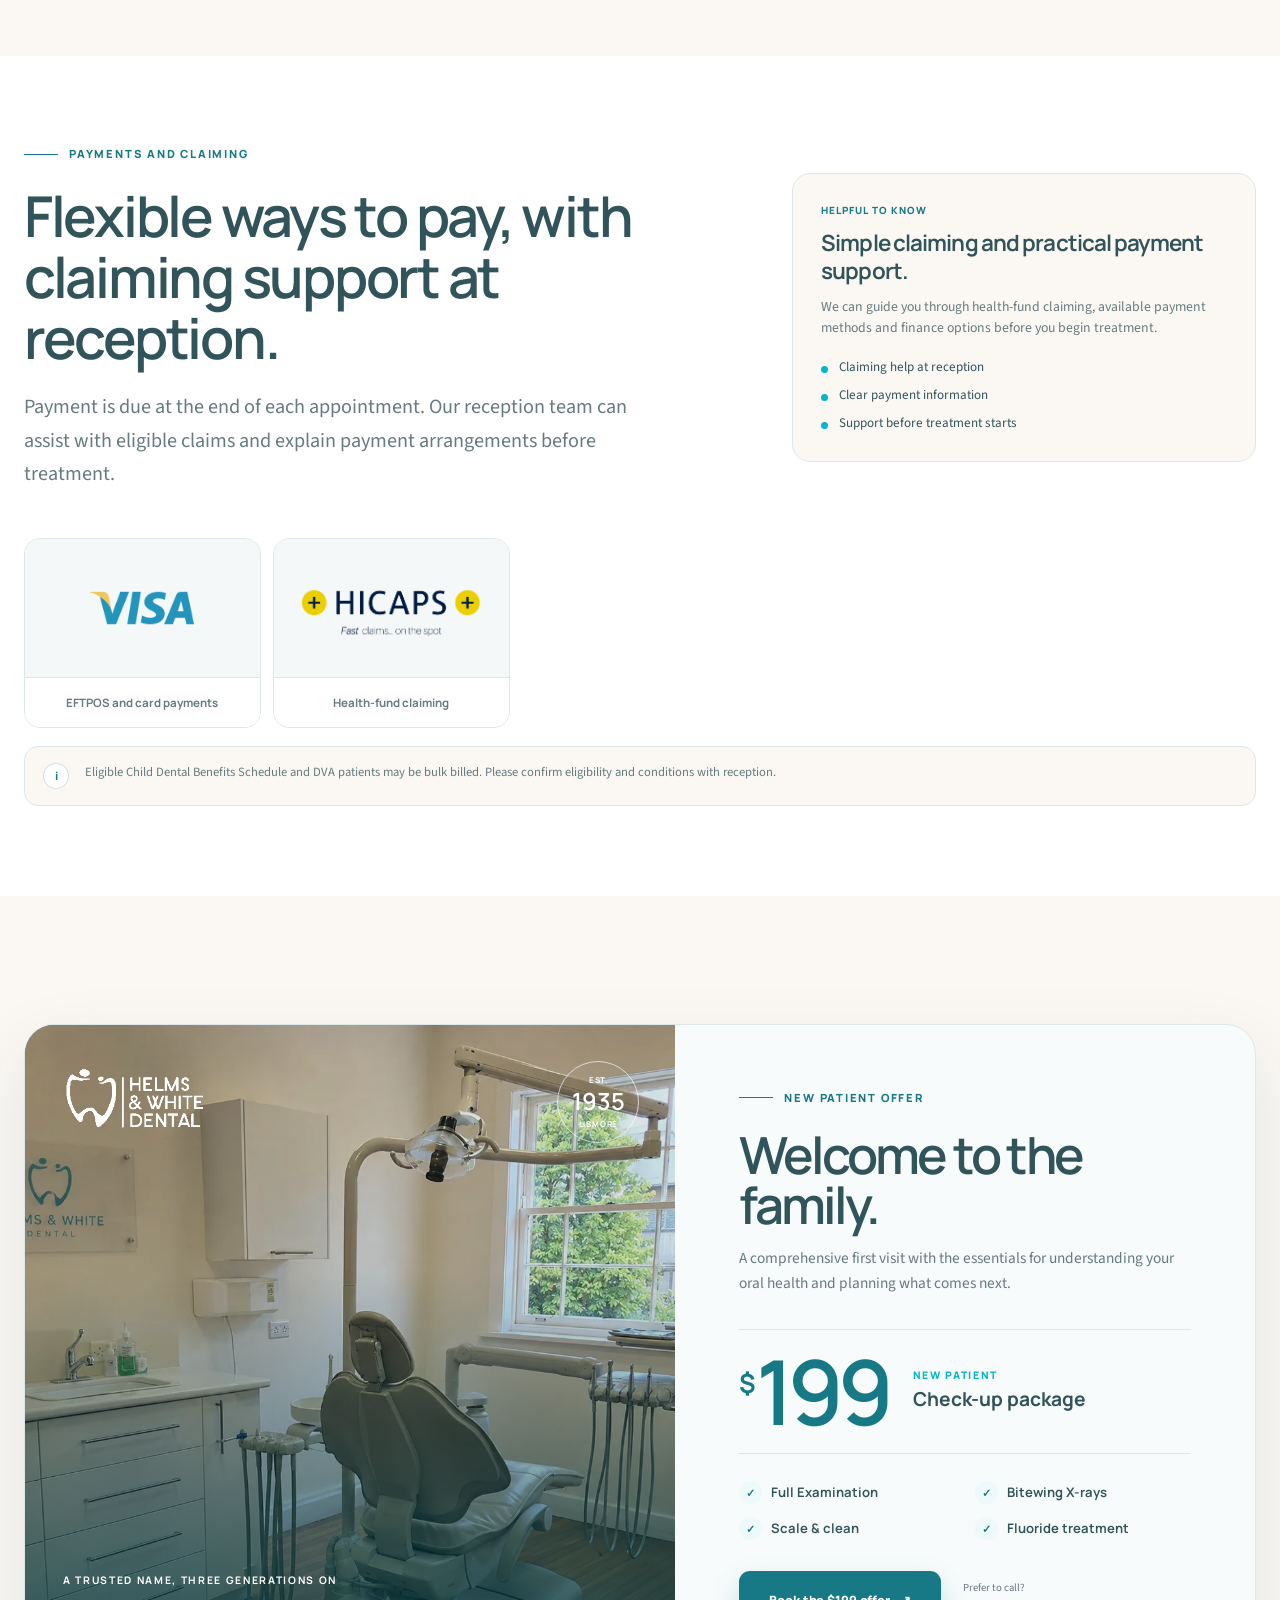
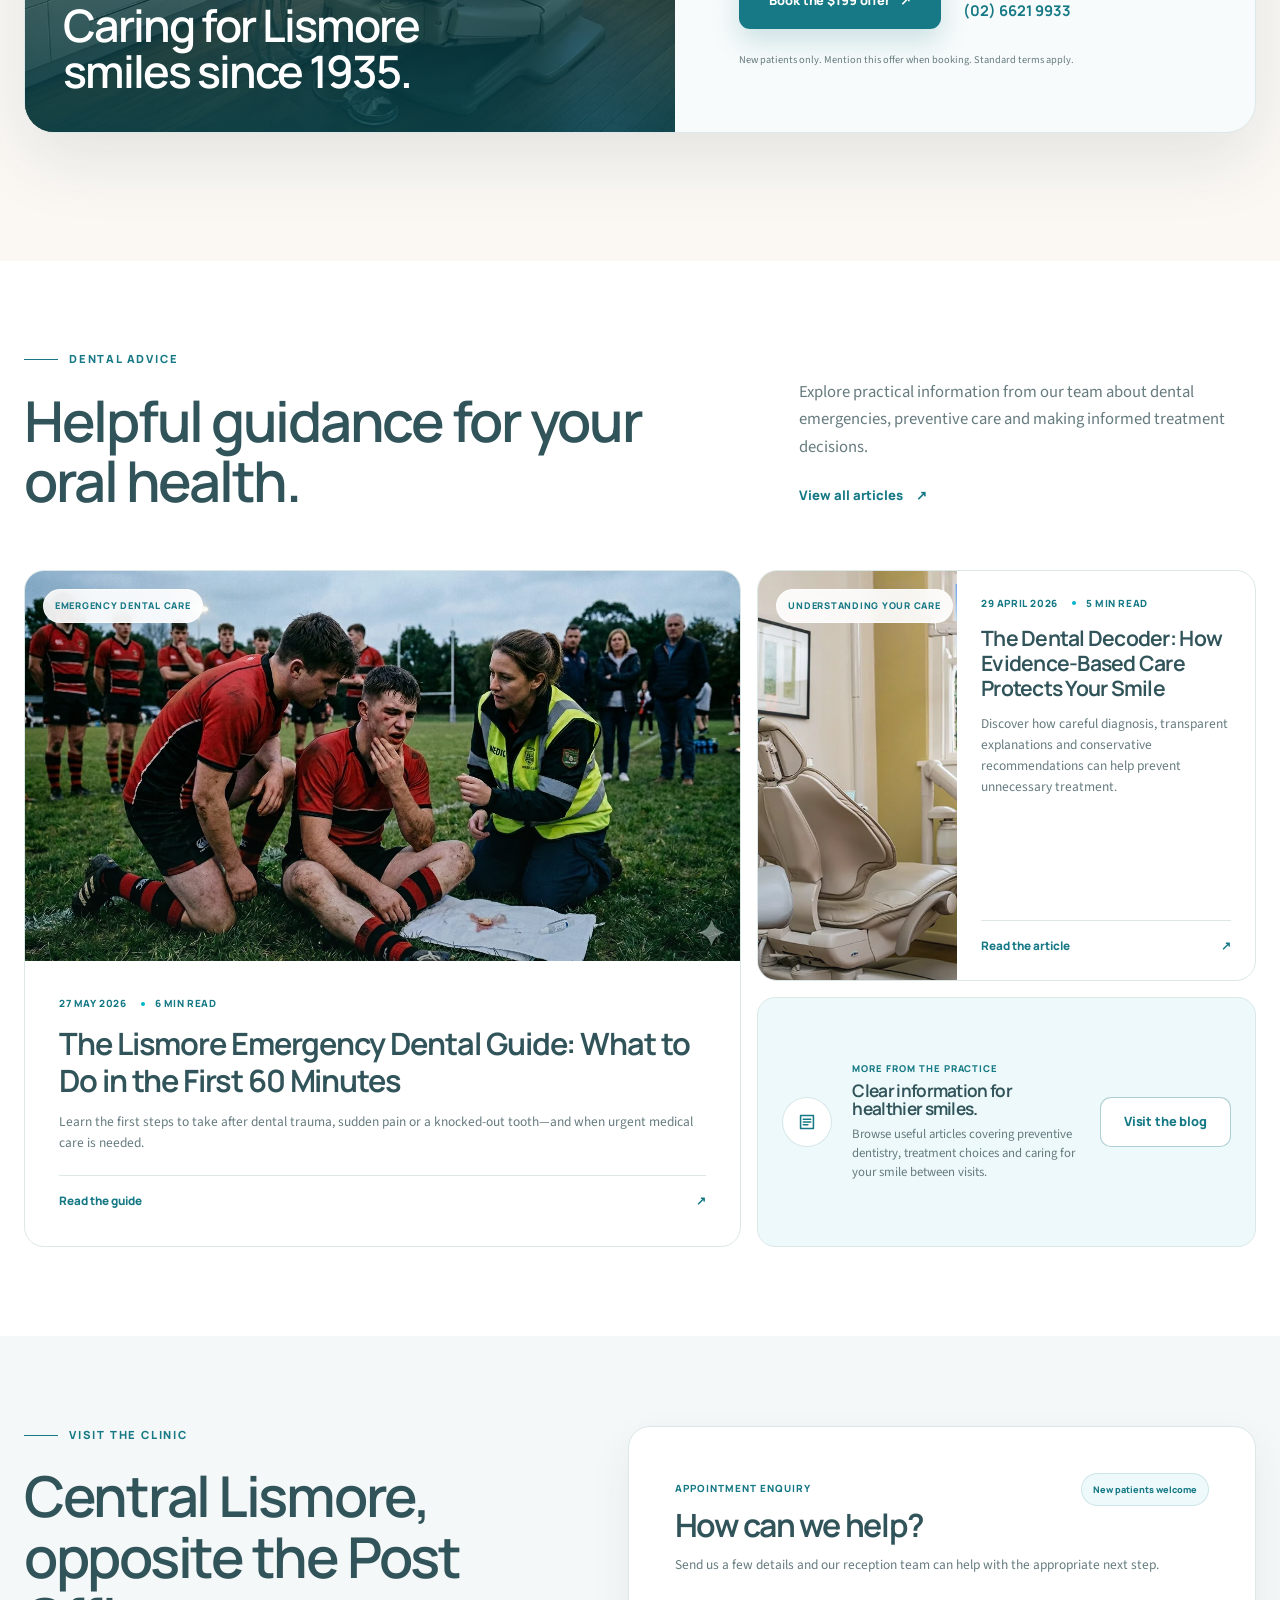
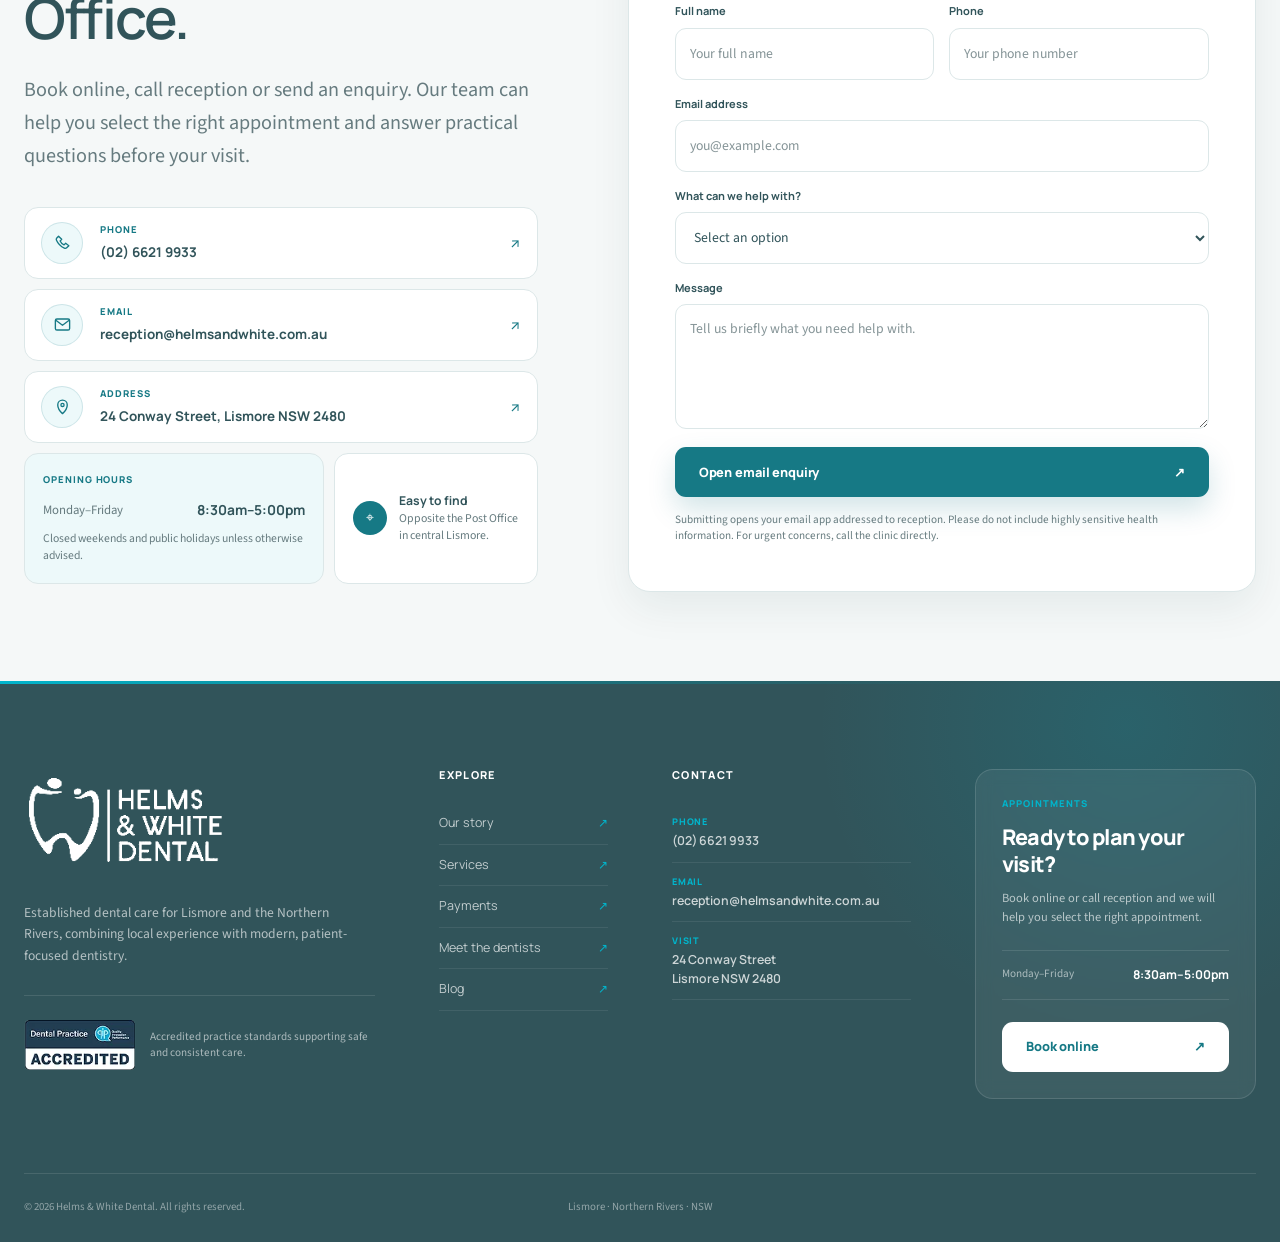
==== commit 7baef2e3: "remove plaeholder" ====
--- a/index.html
+++ b/index.html
@@ -121,7 +121,7 @@
             loop=""
             muted=""
             playsinline=""
-            poster="assets/images/home/hero/hero-poster.webp"
+            poster=""
             preload="metadata"
           >
             <source src="assets/videos/home/hero-intro.mp4" type="video/mp4" />
